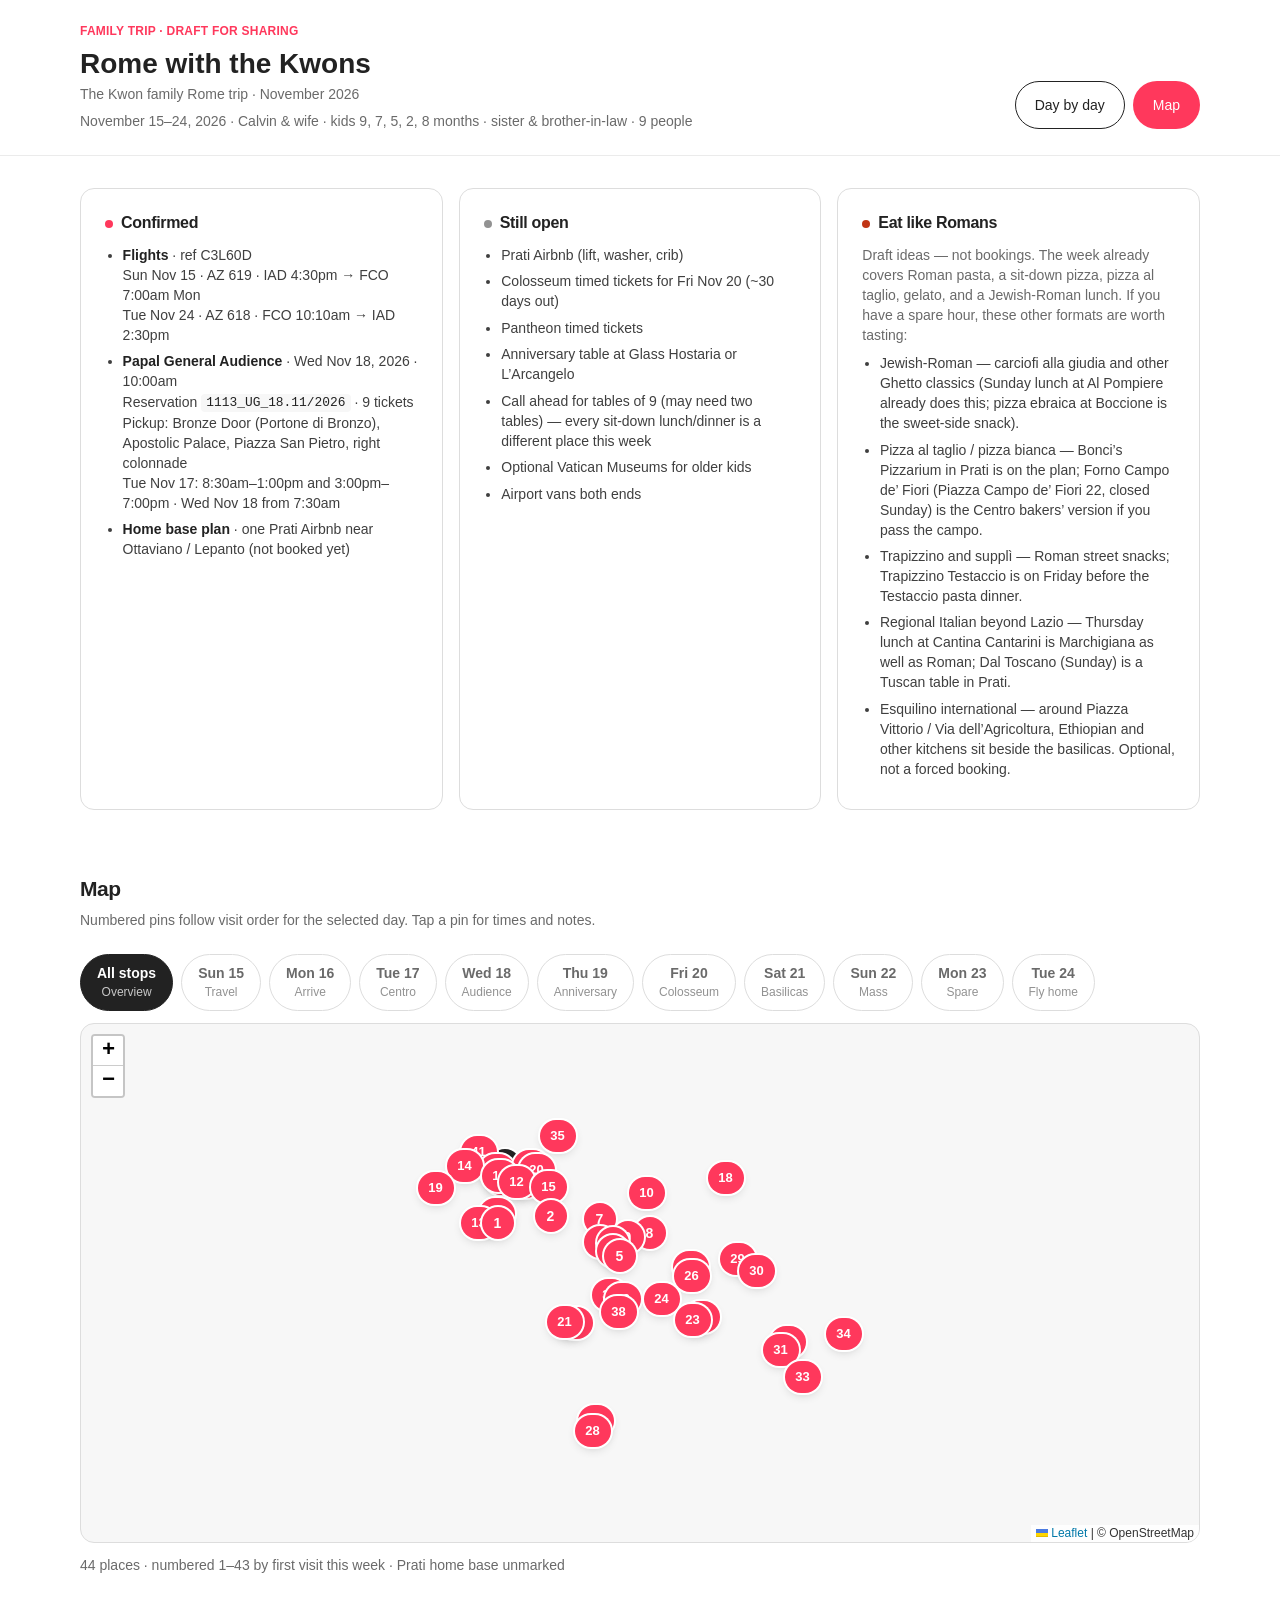
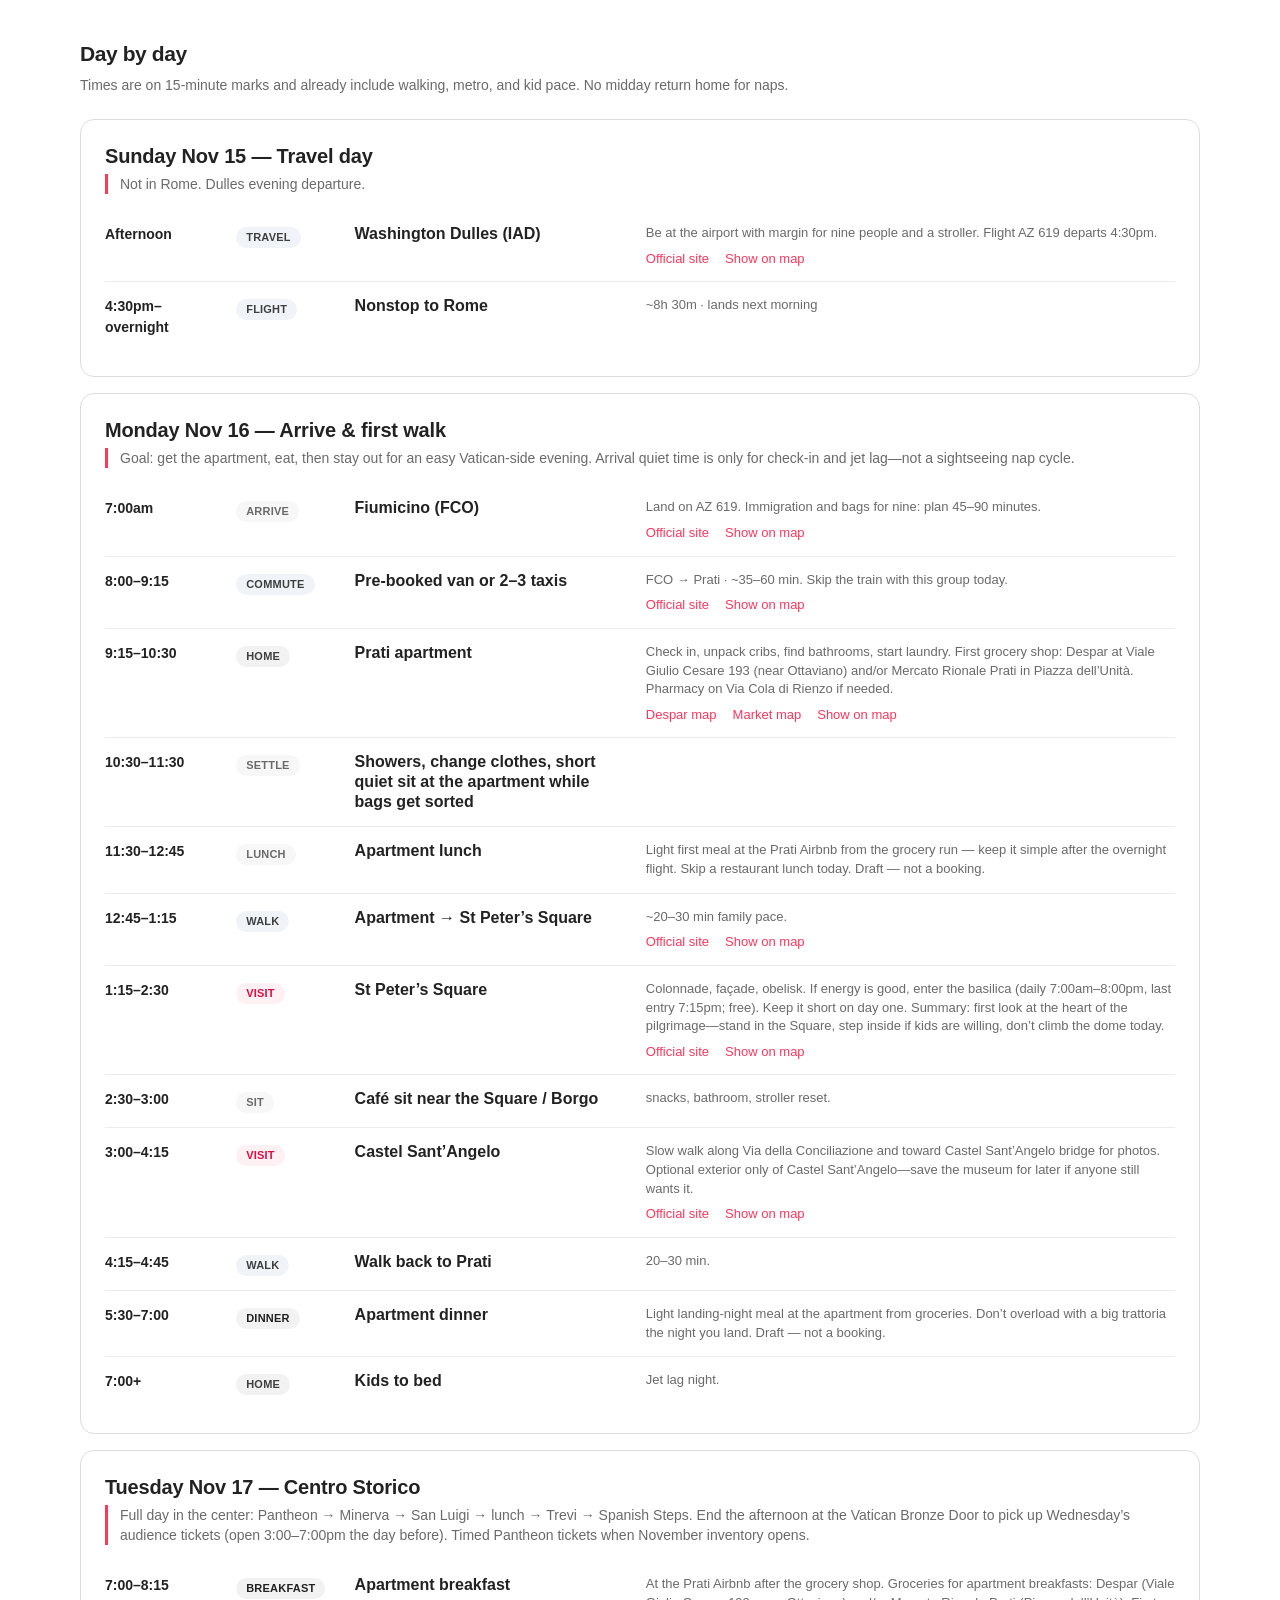
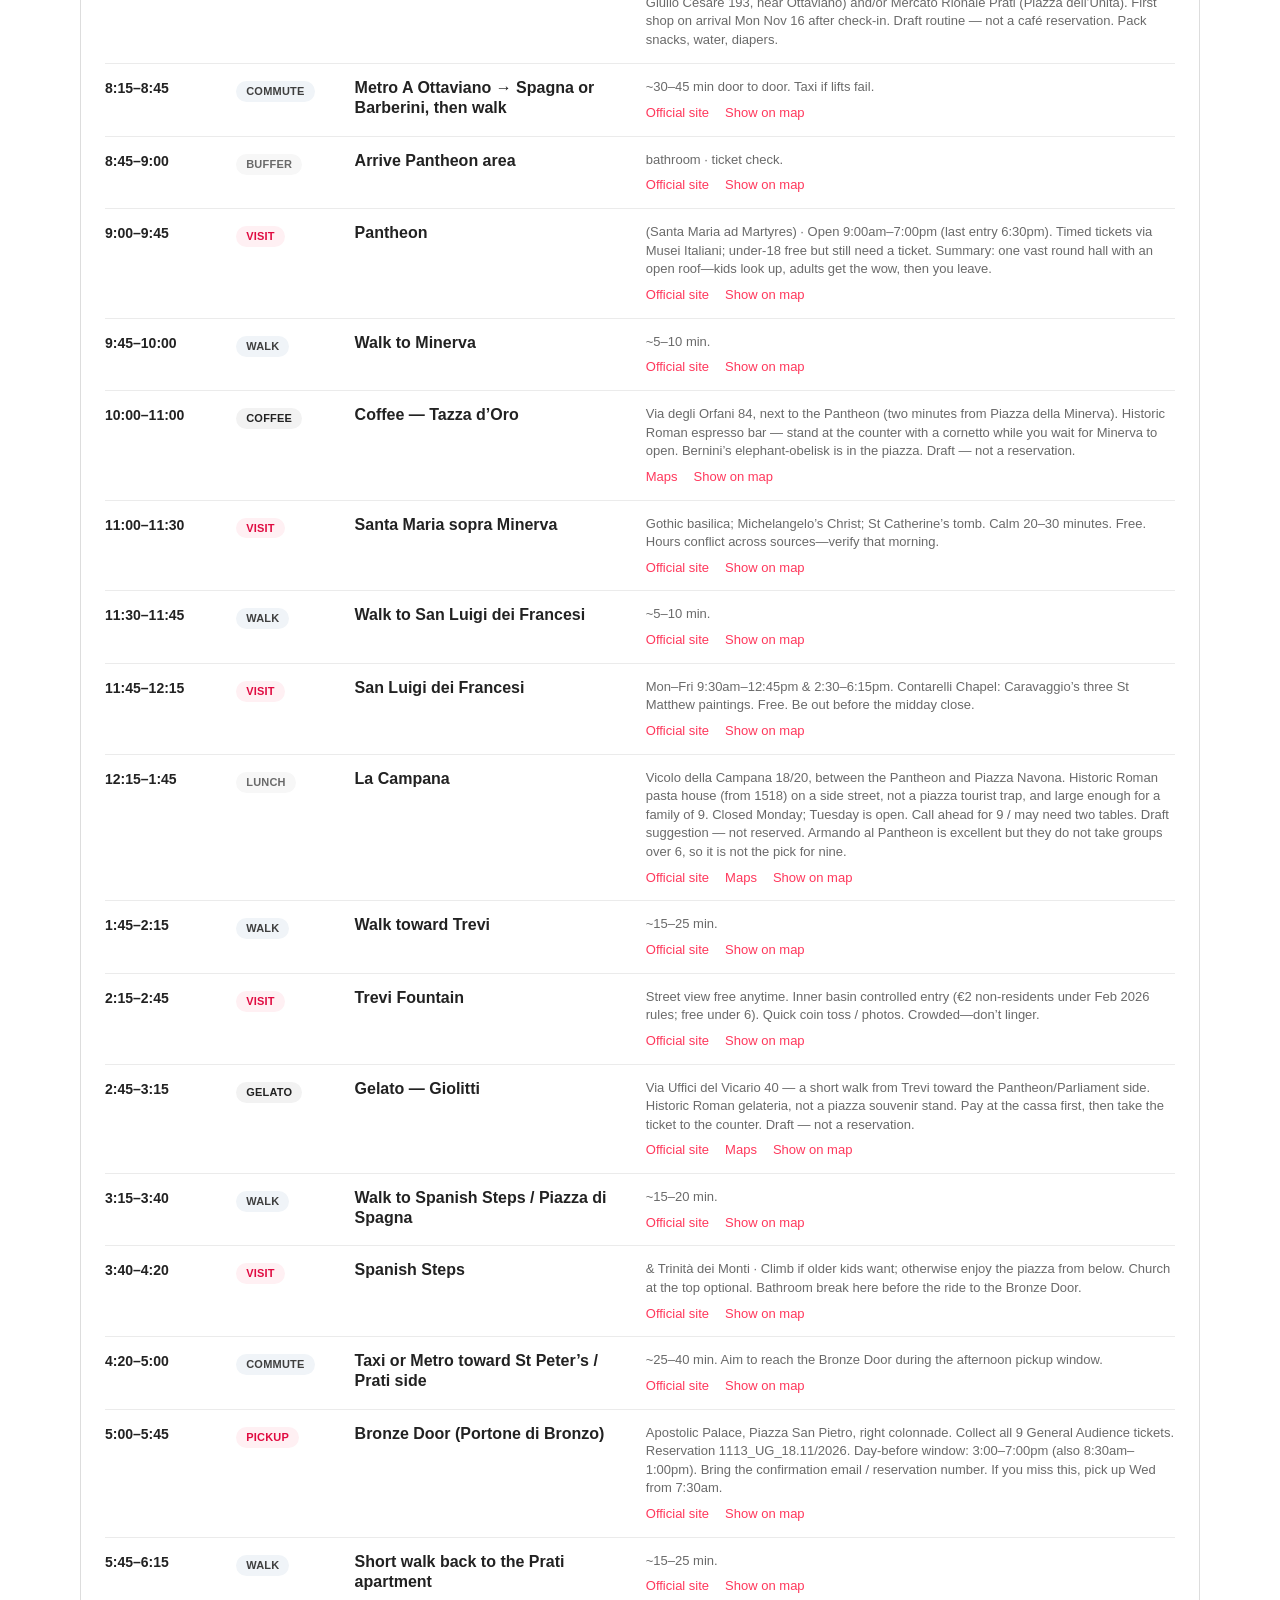
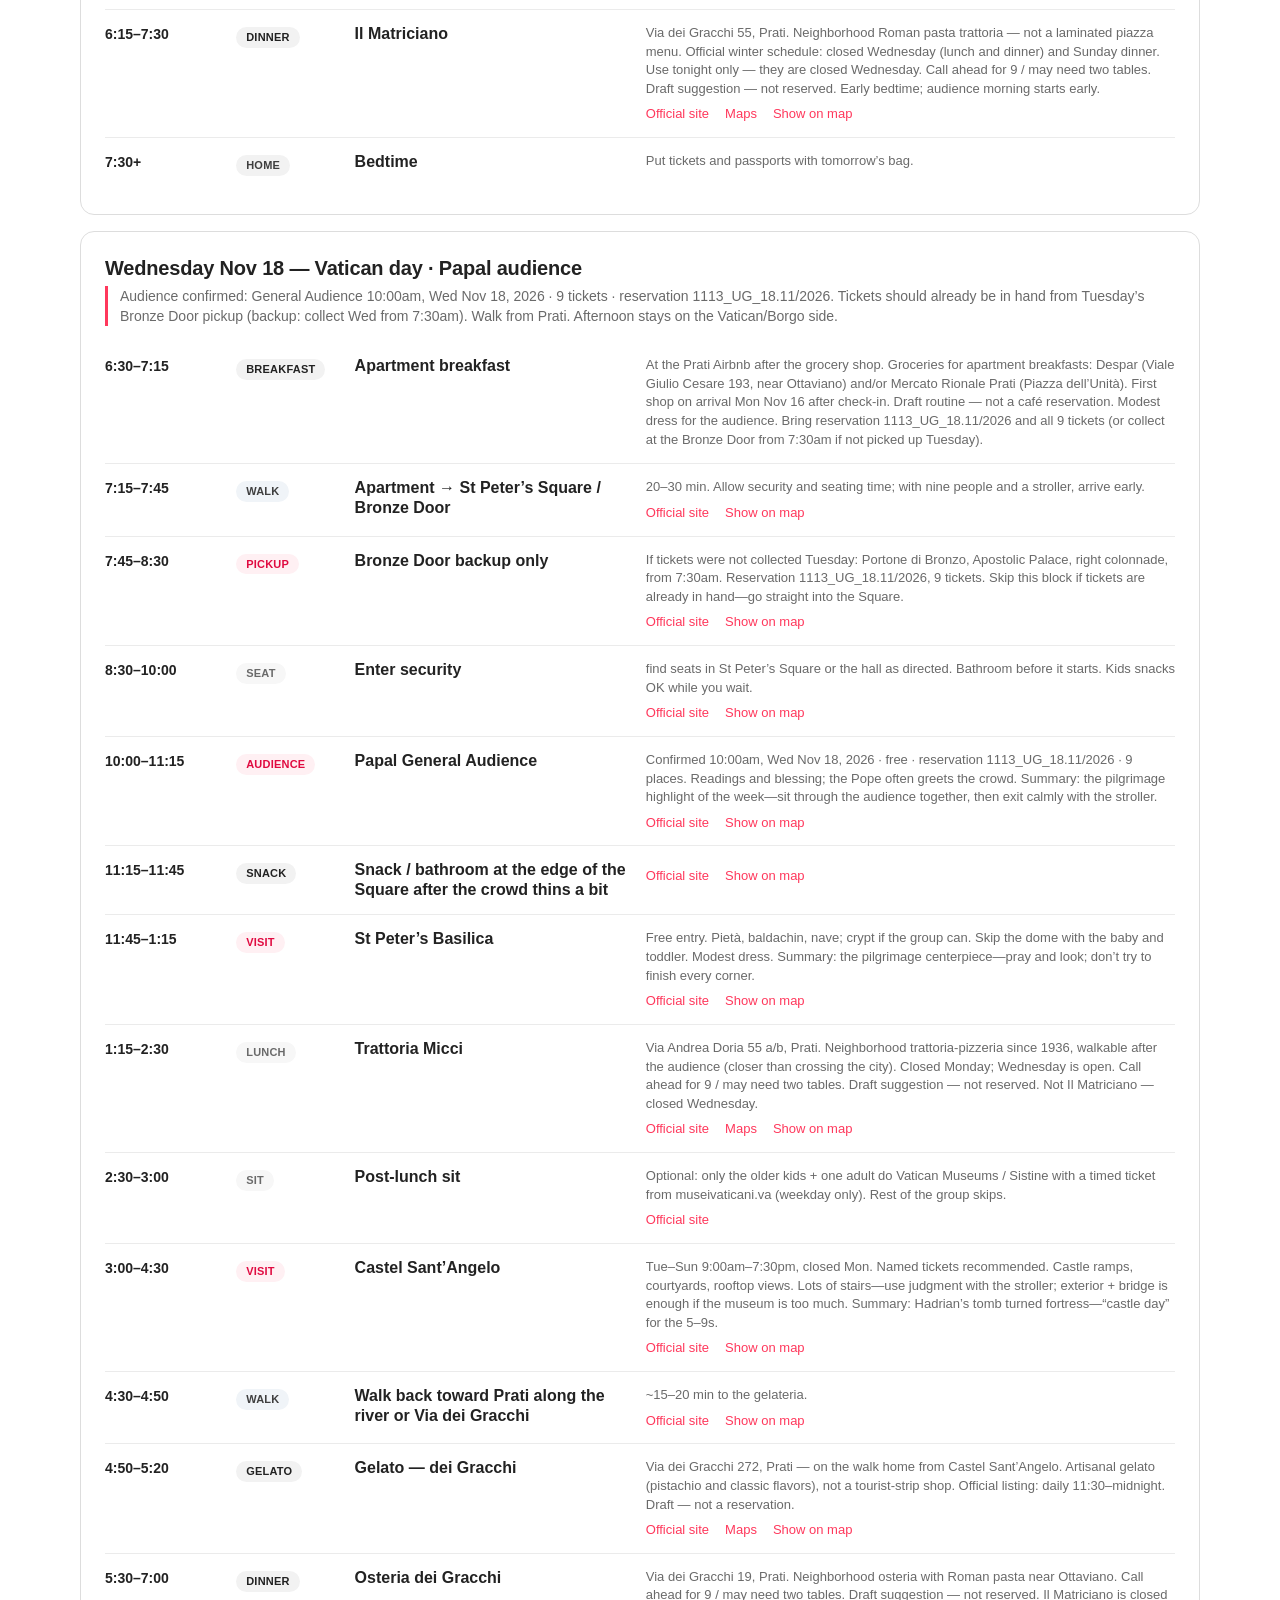
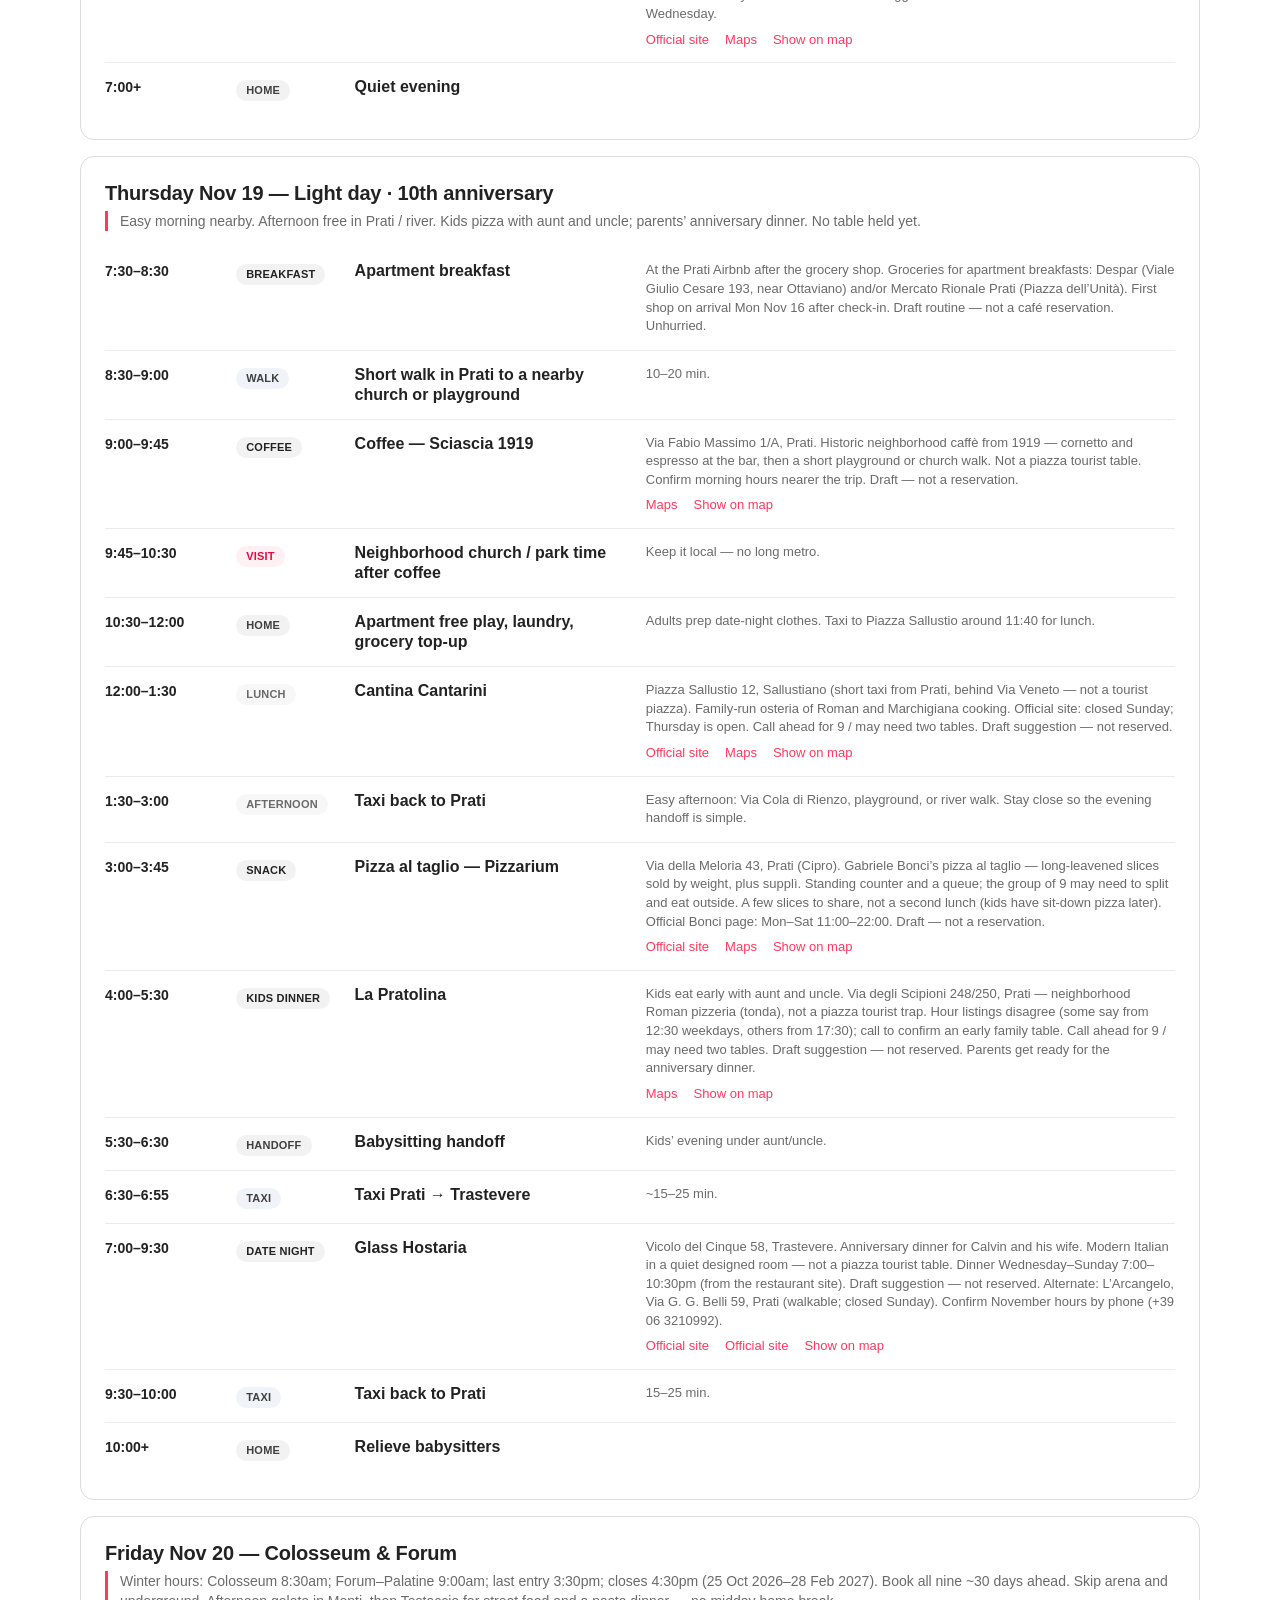
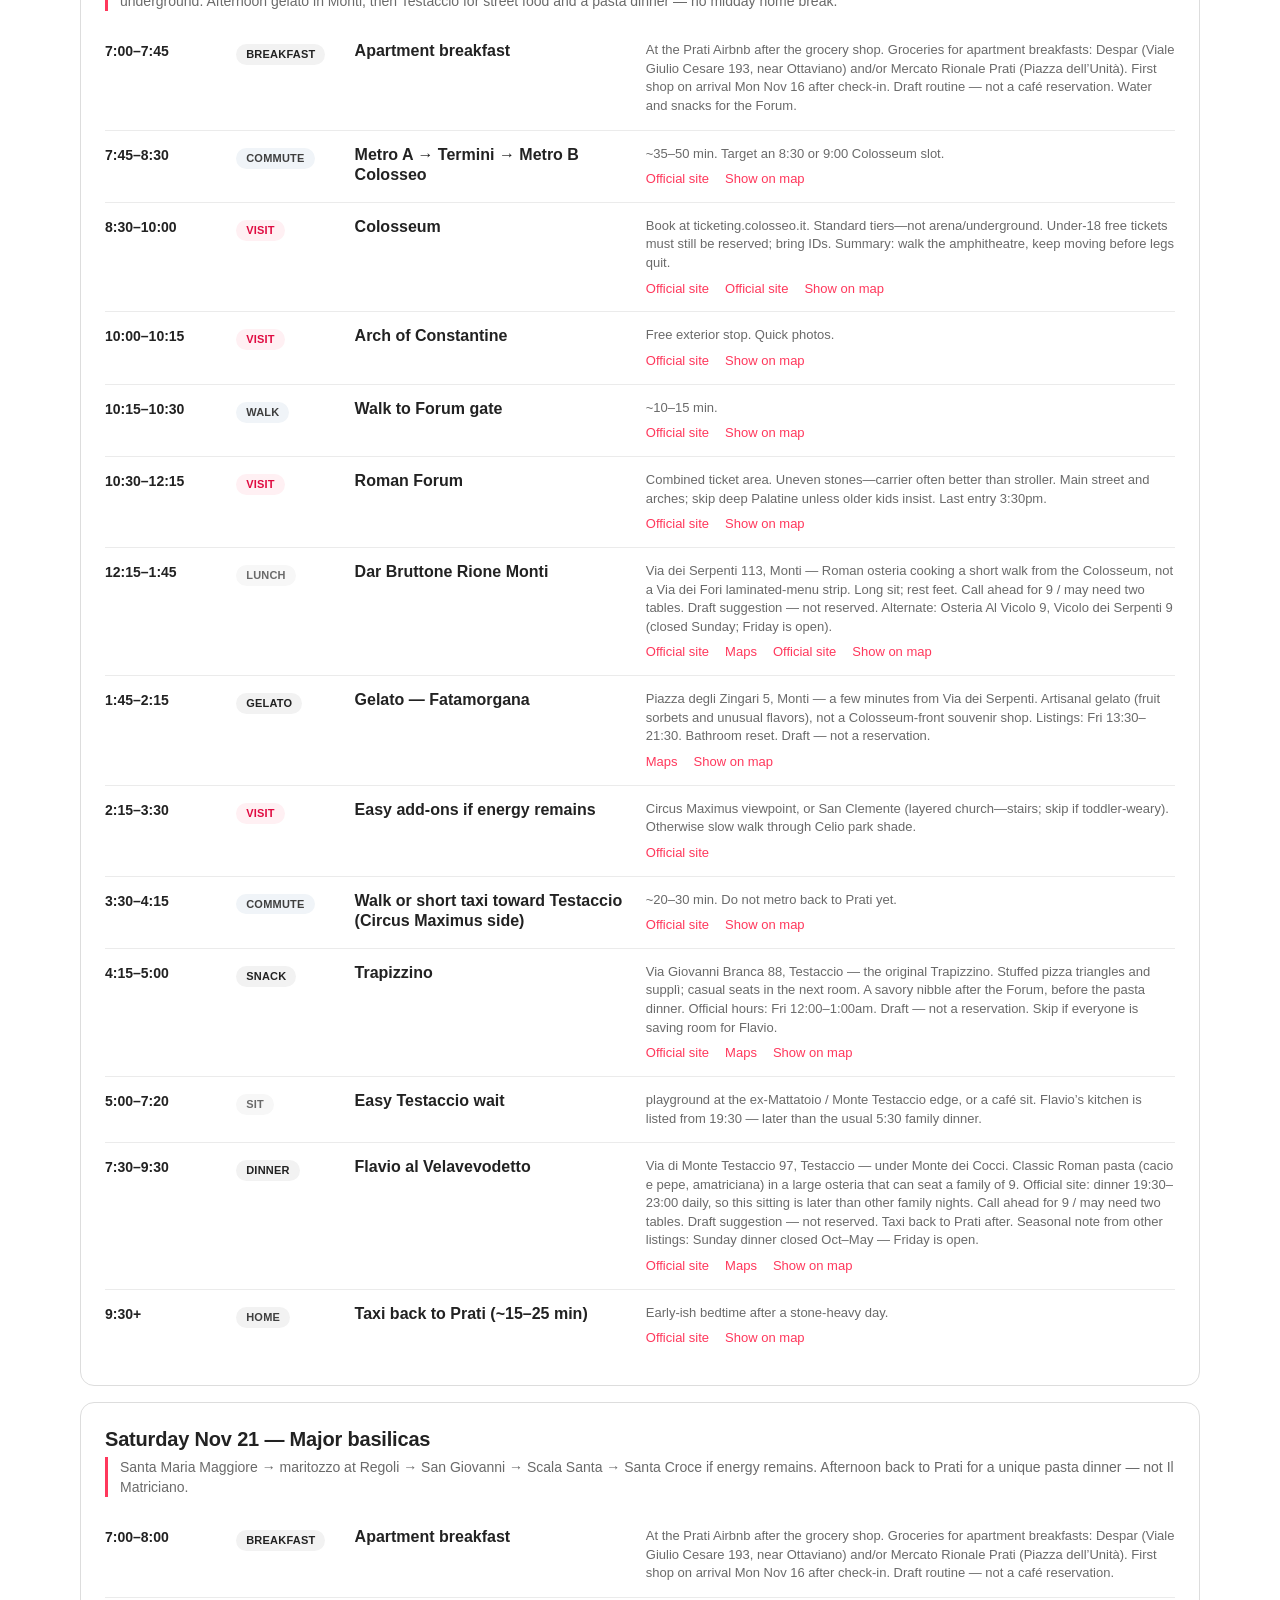
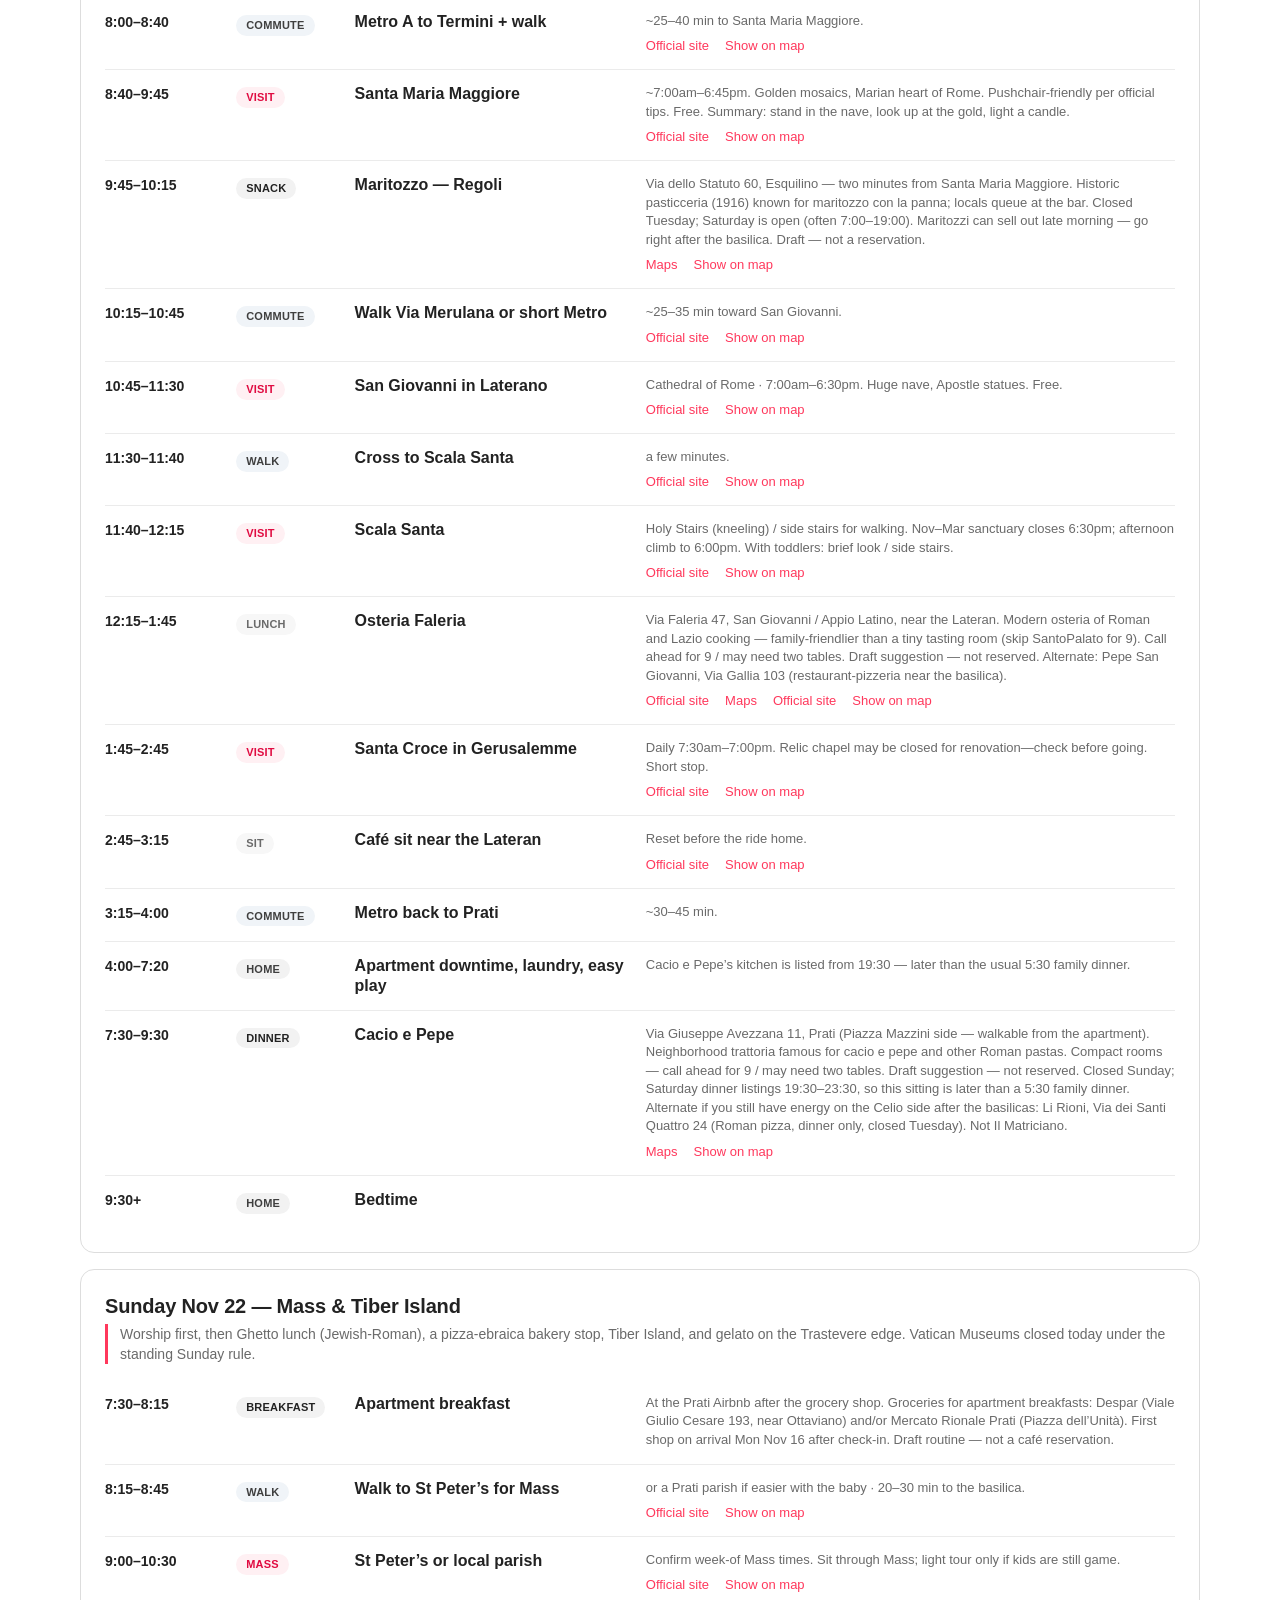
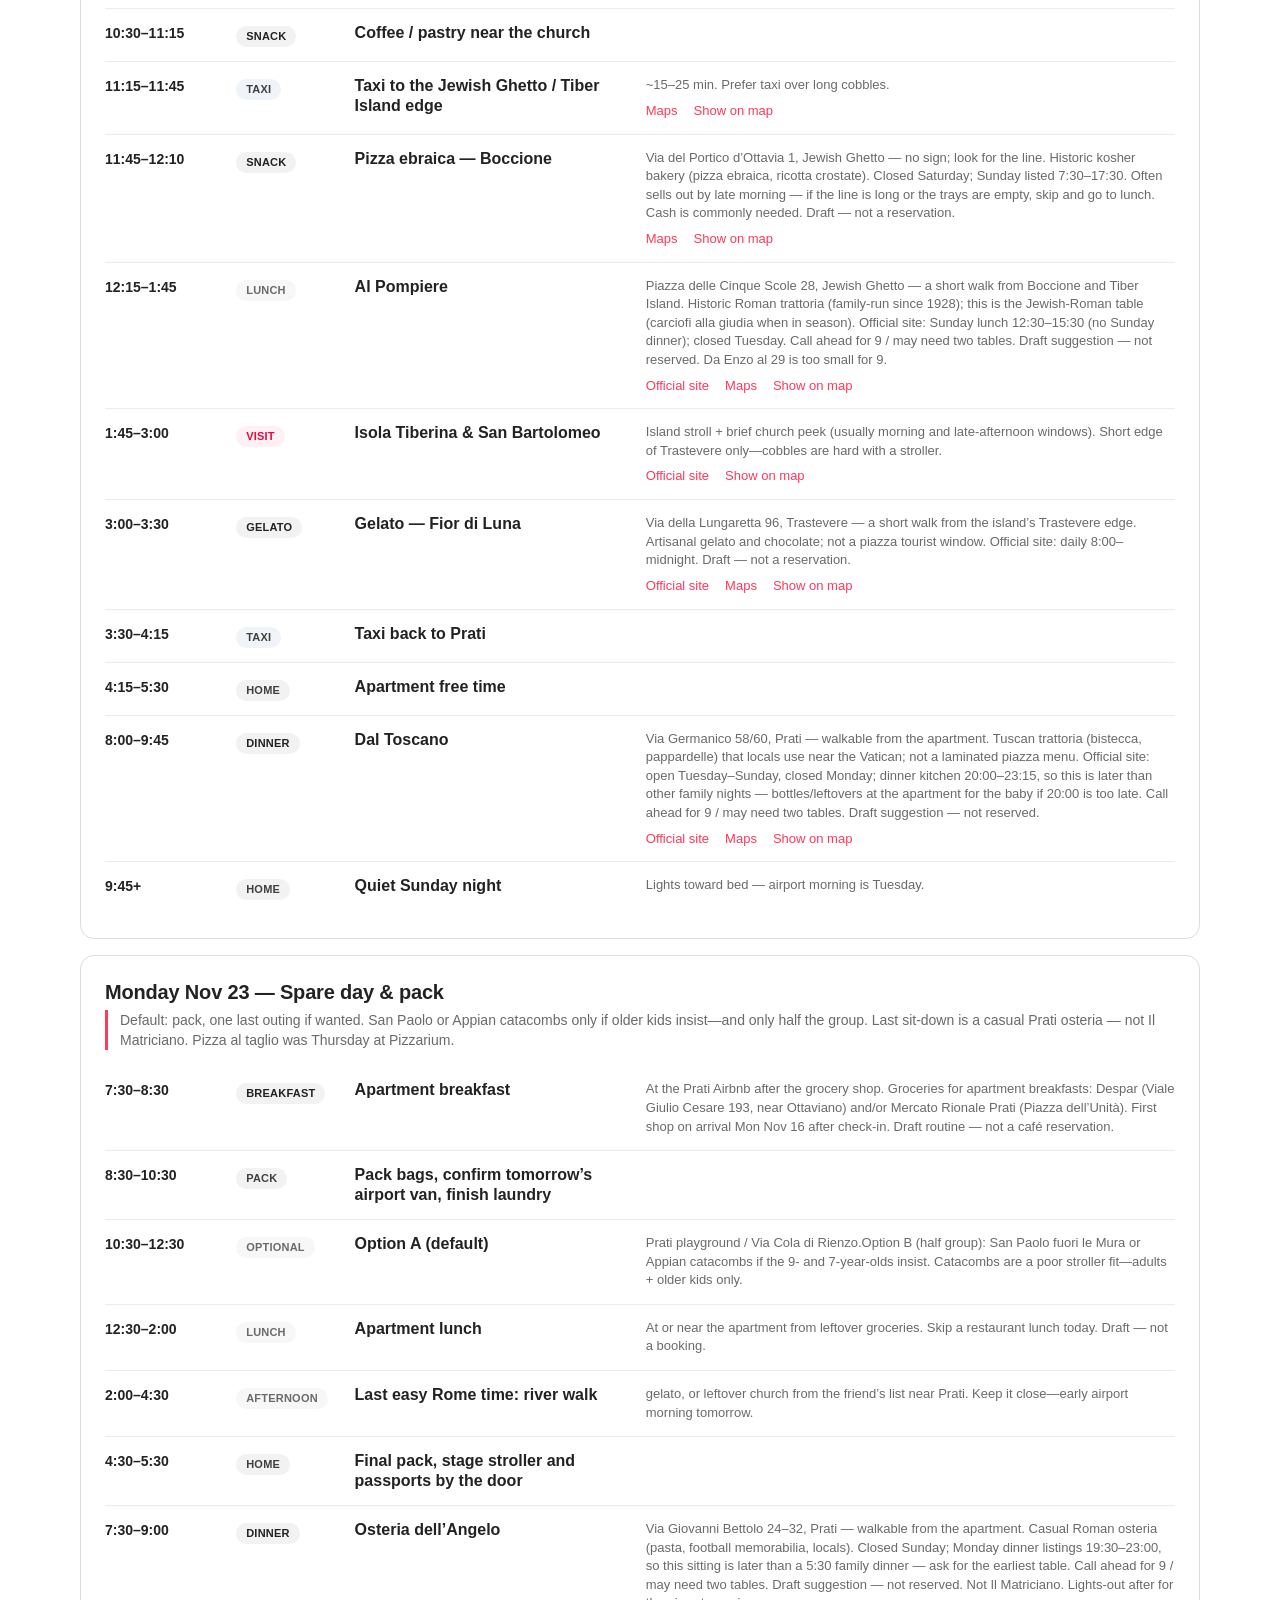
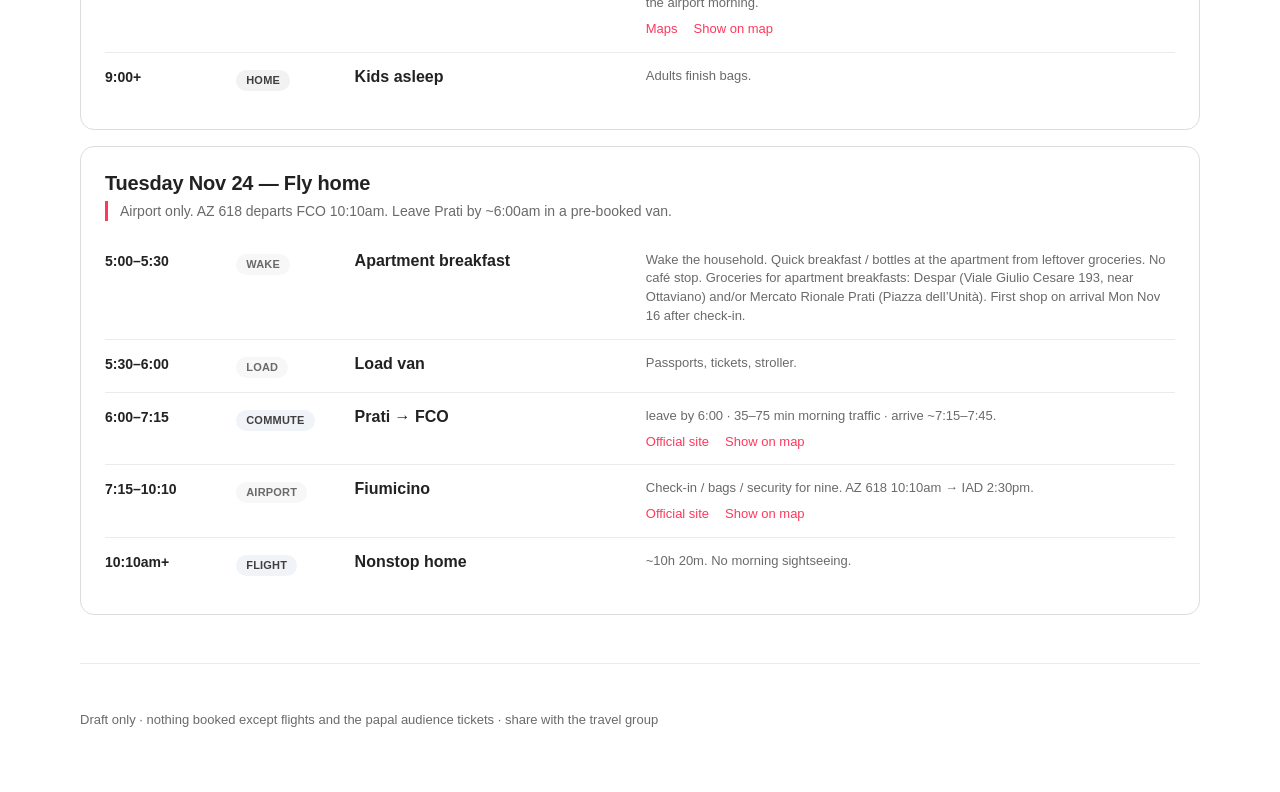
==== index.html @ 2310b5a6 "Give each sit-down meal a unique place and add snack stops. Stop repeating Il Matriciano and Trattor" ====
<!DOCTYPE html>
<html lang="en">
<head>
  <meta charset="utf-8" />
  <meta name="viewport" content="width=device-width, initial-scale=1" />
  <meta http-equiv="Cache-Control" content="no-cache" />
  <title>Kwon Family Rome · Nov 15–24, 2026</title>
  <meta name="description" content="Shared family itinerary for Rome with maps, times, and visit notes." />
  <link rel="icon" href="data:image/svg+xml,%3Csvg xmlns='http://www.w3.org/2000/svg' viewBox='0 0 32 32'%3E%3Ccircle cx='16' cy='16' r='16' fill='%23ff385c'/%3E%3C/svg%3E" />
  <link rel="stylesheet" href="vendor/leaflet/leaflet.css?v=20260917f" />
  <link rel="stylesheet" href="css/styles.css?v=20260917f" />
</head>
<body>
  <header class="top">
    <div class="wrap top-inner">
      <div>
        <p class="eyebrow">Family trip · draft for sharing</p>
        <h1>Rome with the Kwons</h1>
        <p class="hero-line">The Kwon family Rome trip · November 2026</p>
        <p class="lede" id="lede">November 15–24, 2026</p>
      </div>
      <div class="top-actions">
        <a class="btn ghost" href="#days">Day by day</a>
        <a class="btn" href="#map-section">Map</a>
      </div>
    </div>
  </header>

  <main>
    <section class="wrap hero-grid">
      <article class="card confirm">
        <h2>Confirmed</h2>
        <ul id="confirmed-list"></ul>
      </article>
      <article class="card open">
        <h2>Still open</h2>
        <ul id="open-list"></ul>
      </article>
      <article class="card eat">
        <h2>Eat like Romans</h2>
        <p class="eat-intro" id="eat-intro"></p>
        <ul id="eat-list"></ul>
      </article>
    </section>

    <section class="wrap" id="map-section">
      <div class="section-head">
        <h2>Map</h2>
        <p class="hint">Numbered pins follow visit order for the selected day. Tap a pin for times and notes.</p>
      </div>
      <div class="day-tabs" id="day-tabs" role="tablist" aria-label="Choose a day"></div>
      <div id="map-canvas" data-map-root="1" aria-label="Rome trip map" style="min-height:420px;width:100%"></div>
      <p class="map-caption" id="map-caption"></p>
    </section>

    <section class="wrap" id="days">
      <div class="section-head">
        <h2>Day by day</h2>
        <p class="hint">Times are on 15-minute marks and already include walking, metro, and kid pace. No midday return home for naps.</p>
      </div>
      <div id="day-panels"></div>
    </section>
  </main>

  <footer class="wrap foot">
    <p>Draft only · nothing booked except flights and the papal audience tickets · share with the travel group</p>
  </footer>

  <script src="vendor/leaflet/leaflet.js?v=20260917f"></script>
  <script src="js/trip-app.20260917f.js"></script>
</body>
</html>
---- vendor/leaflet/leaflet.css ----
/* required styles */

.leaflet-pane,
.leaflet-tile,
.leaflet-marker-icon,
.leaflet-marker-shadow,
.leaflet-tile-container,
.leaflet-pane > svg,
.leaflet-pane > canvas,
.leaflet-zoom-box,
.leaflet-image-layer,
.leaflet-layer {
	position: absolute;
	left: 0;
	top: 0;
	}
.leaflet-container {
	overflow: hidden;
	}
.leaflet-tile,
.leaflet-marker-icon,
.leaflet-marker-shadow {
	-webkit-user-select: none;
	   -moz-user-select: none;
	        user-select: none;
	  -webkit-user-drag: none;
	}
/* Prevents IE11 from highlighting tiles in blue */
.leaflet-tile::selection {
	background: transparent;
}
/* Safari renders non-retina tile on retina better with this, but Chrome is worse */
.leaflet-safari .leaflet-tile {
	image-rendering: -webkit-optimize-contrast;
	}
/* hack that prevents hw layers "stretching" when loading new tiles */
.leaflet-safari .leaflet-tile-container {
	width: 1600px;
	height: 1600px;
	-webkit-transform-origin: 0 0;
	}
.leaflet-marker-icon,
.leaflet-marker-shadow {
	display: block;
	}
/* .leaflet-container svg: reset svg max-width decleration shipped in Joomla! (joomla.org) 3.x */
/* .leaflet-container img: map is broken in FF if you have max-width: 100% on tiles */
.leaflet-container .leaflet-overlay-pane svg {
	max-width: none !important;
	max-height: none !important;
	}
.leaflet-container .leaflet-marker-pane img,
.leaflet-container .leaflet-shadow-pane img,
.leaflet-container .leaflet-tile-pane img,
.leaflet-container img.leaflet-image-layer,
.leaflet-container .leaflet-tile {
	max-width: none !important;
	max-height: none !important;
	width: auto;
	padding: 0;
	}

.leaflet-container img.leaflet-tile {
	/* See: https://bugs.chromium.org/p/chromium/issues/detail?id=600120 */
	mix-blend-mode: plus-lighter;
}

.leaflet-container.leaflet-touch-zoom {
	-ms-touch-action: pan-x pan-y;
	touch-action: pan-x pan-y;
	}
.leaflet-container.leaflet-touch-drag {
	-ms-touch-action: pinch-zoom;
	/* Fallback for FF which doesn't support pinch-zoom */
	touch-action: none;
	touch-action: pinch-zoom;
}
.leaflet-container.leaflet-touch-drag.leaflet-touch-zoom {
	-ms-touch-action: none;
	touch-action: none;
}
.leaflet-container {
	-webkit-tap-highlight-color: transparent;
}
.leaflet-container a {
	-webkit-tap-highlight-color: rgba(51, 181, 229, 0.4);
}
.leaflet-tile {
	filter: inherit;
	visibility: hidden;
	}
.leaflet-tile-loaded {
	visibility: inherit;
	}
.leaflet-zoom-box {
	width: 0;
	height: 0;
	-moz-box-sizing: border-box;
	     box-sizing: border-box;
	z-index: 800;
	}
/* workaround for https://bugzilla.mozilla.org/show_bug.cgi?id=888319 */
.leaflet-overlay-pane svg {
	-moz-user-select: none;
	}

.leaflet-pane         { z-index: 400; }

.leaflet-tile-pane    { z-index: 200; }
.leaflet-overlay-pane { z-index: 400; }
.leaflet-shadow-pane  { z-index: 500; }
.leaflet-marker-pane  { z-index: 600; }
.leaflet-tooltip-pane   { z-index: 650; }
.leaflet-popup-pane   { z-index: 700; }

.leaflet-map-pane canvas { z-index: 100; }
.leaflet-map-pane svg    { z-index: 200; }

.leaflet-vml-shape {
	width: 1px;
	height: 1px;
	}
.lvml {
	behavior: url(#default#VML);
	display: inline-block;
	position: absolute;
	}


/* control positioning */

.leaflet-control {
	position: relative;
	z-index: 800;
	pointer-events: visiblePainted; /* IE 9-10 doesn't have auto */
	pointer-events: auto;
	}
.leaflet-top,
.leaflet-bottom {
	position: absolute;
	z-index: 1000;
	pointer-events: none;
	}
.leaflet-top {
	top: 0;
	}
.leaflet-right {
	right: 0;
	}
.leaflet-bottom {
	bottom: 0;
	}
.leaflet-left {
	left: 0;
	}
.leaflet-control {
	float: left;
	clear: both;
	}
.leaflet-right .leaflet-control {
	float: right;
	}
.leaflet-top .leaflet-control {
	margin-top: 10px;
	}
.leaflet-bottom .leaflet-control {
	margin-bottom: 10px;
	}
.leaflet-left .leaflet-control {
	margin-left: 10px;
	}
.leaflet-right .leaflet-control {
	margin-right: 10px;
	}


/* zoom and fade animations */

.leaflet-fade-anim .leaflet-popup {
	opacity: 0;
	-webkit-transition: opacity 0.2s linear;
	   -moz-transition: opacity 0.2s linear;
	        transition: opacity 0.2s linear;
	}
.leaflet-fade-anim .leaflet-map-pane .leaflet-popup {
	opacity: 1;
	}
.leaflet-zoom-animated {
	-webkit-transform-origin: 0 0;
	    -ms-transform-origin: 0 0;
	        transform-origin: 0 0;
	}
svg.leaflet-zoom-animated {
	will-change: transform;
}

.leaflet-zoom-anim .leaflet-zoom-animated {
	-webkit-transition: -webkit-transform 0.25s cubic-bezier(0,0,0.25,1);
	   -moz-transition:    -moz-transform 0.25s cubic-bezier(0,0,0.25,1);
	        transition:         transform 0.25s cubic-bezier(0,0,0.25,1);
	}
.leaflet-zoom-anim .leaflet-tile,
.leaflet-pan-anim .leaflet-tile {
	-webkit-transition: none;
	   -moz-transition: none;
	        transition: none;
	}

.leaflet-zoom-anim .leaflet-zoom-hide {
	visibility: hidden;
	}


/* cursors */

.leaflet-interactive {
	cursor: pointer;
	}
.leaflet-grab {
	cursor: -webkit-grab;
	cursor:    -moz-grab;
	cursor:         grab;
	}
.leaflet-crosshair,
.leaflet-crosshair .leaflet-interactive {
	cursor: crosshair;
	}
.leaflet-popup-pane,
.leaflet-control {
	cursor: auto;
	}
.leaflet-dragging .leaflet-grab,
.leaflet-dragging .leaflet-grab .leaflet-interactive,
.leaflet-dragging .leaflet-marker-draggable {
	cursor: move;
	cursor: -webkit-grabbing;
	cursor:    -moz-grabbing;
	cursor:         grabbing;
	}

/* marker & overlays interactivity */
.leaflet-marker-icon,
.leaflet-marker-shadow,
.leaflet-image-layer,
.leaflet-pane > svg path,
.leaflet-tile-container {
	pointer-events: none;
	}

.leaflet-marker-icon.leaflet-interactive,
.leaflet-image-layer.leaflet-interactive,
.leaflet-pane > svg path.leaflet-interactive,
svg.leaflet-image-layer.leaflet-interactive path {
	pointer-events: visiblePainted; /* IE 9-10 doesn't have auto */
	pointer-events: auto;
	}

/* visual tweaks */

.leaflet-container {
	background: #ddd;
	outline-offset: 1px;
	}
.leaflet-container a {
	color: #0078A8;
	}
.leaflet-zoom-box {
	border: 2px dotted #38f;
	background: rgba(255,255,255,0.5);
	}


/* general typography */
.leaflet-container {
	font-family: "Helvetica Neue", Arial, Helvetica, sans-serif;
	font-size: 12px;
	font-size: 0.75rem;
	line-height: 1.5;
	}


/* general toolbar styles */

.leaflet-bar {
	box-shadow: 0 1px 5px rgba(0,0,0,0.65);
	border-radius: 4px;
	}
.leaflet-bar a {
	background-color: #fff;
	border-bottom: 1px solid #ccc;
	width: 26px;
	height: 26px;
	line-height: 26px;
	display: block;
	text-align: center;
	text-decoration: none;
	color: black;
	}
.leaflet-bar a,
.leaflet-control-layers-toggle {
	background-position: 50% 50%;
	background-repeat: no-repeat;
	display: block;
	}
.leaflet-bar a:hover,
.leaflet-bar a:focus {
	background-color: #f4f4f4;
	}
.leaflet-bar a:first-child {
	border-top-left-radius: 4px;
	border-top-right-radius: 4px;
	}
.leaflet-bar a:last-child {
	border-bottom-left-radius: 4px;
	border-bottom-right-radius: 4px;
	border-bottom: none;
	}
.leaflet-bar a.leaflet-disabled {
	cursor: default;
	background-color: #f4f4f4;
	color: #bbb;
	}

.leaflet-touch .leaflet-bar a {
	width: 30px;
	height: 30px;
	line-height: 30px;
	}
.leaflet-touch .leaflet-bar a:first-child {
	border-top-left-radius: 2px;
	border-top-right-radius: 2px;
	}
.leaflet-touch .leaflet-bar a:last-child {
	border-bottom-left-radius: 2px;
	border-bottom-right-radius: 2px;
	}

/* zoom control */

.leaflet-control-zoom-in,
.leaflet-control-zoom-out {
	font: bold 18px 'Lucida Console', Monaco, monospace;
	text-indent: 1px;
	}

.leaflet-touch .leaflet-control-zoom-in, .leaflet-touch .leaflet-control-zoom-out  {
	font-size: 22px;
	}


/* layers control */

.leaflet-control-layers {
	box-shadow: 0 1px 5px rgba(0,0,0,0.4);
	background: #fff;
	border-radius: 5px;
	}
.leaflet-control-layers-toggle {
	background-image: url(images/layers.png);
	width: 36px;
	height: 36px;
	}
.leaflet-retina .leaflet-control-layers-toggle {
	background-image: url(images/layers-2x.png);
	background-size: 26px 26px;
	}
.leaflet-touch .leaflet-control-layers-toggle {
	width: 44px;
	height: 44px;
	}
.leaflet-control-layers .leaflet-control-layers-list,
.leaflet-control-layers-expanded .leaflet-control-layers-toggle {
	display: none;
	}
.leaflet-control-layers-expanded .leaflet-control-layers-list {
	display: block;
	position: relative;
	}
.leaflet-control-layers-expanded {
	padding: 6px 10px 6px 6px;
	color: #333;
	background: #fff;
	}
.leaflet-control-layers-scrollbar {
	overflow-y: scroll;
	overflow-x: hidden;
	padding-right: 5px;
	}
.leaflet-control-layers-selector {
	margin-top: 2px;
	position: relative;
	top: 1px;
	}
.leaflet-control-layers label {
	display: block;
	font-size: 13px;
	font-size: 1.08333em;
	}
.leaflet-control-layers-separator {
	height: 0;
	border-top: 1px solid #ddd;
	margin: 5px -10px 5px -6px;
	}

/* Default icon URLs */
.leaflet-default-icon-path { /* used only in path-guessing heuristic, see L.Icon.Default */
	background-image: url(images/marker-icon.png);
	}


/* attribution and scale controls */

.leaflet-container .leaflet-control-attribution {
	background: #fff;
	background: rgba(255, 255, 255, 0.8);
	margin: 0;
	}
.leaflet-control-attribution,
.leaflet-control-scale-line {
	padding: 0 5px;
	color: #333;
	line-height: 1.4;
	}
.leaflet-control-attribution a {
	text-decoration: none;
	}
.leaflet-control-attribution a:hover,
.leaflet-control-attribution a:focus {
	text-decoration: underline;
	}
.leaflet-attribution-flag {
	display: inline !important;
	vertical-align: baseline !important;
	width: 1em;
	height: 0.6669em;
	}
.leaflet-left .leaflet-control-scale {
	margin-left: 5px;
	}
.leaflet-bottom .leaflet-control-scale {
	margin-bottom: 5px;
	}
.leaflet-control-scale-line {
	border: 2px solid #777;
	border-top: none;
	line-height: 1.1;
	padding: 2px 5px 1px;
	white-space: nowrap;
	-moz-box-sizing: border-box;
	     box-sizing: border-box;
	background: rgba(255, 255, 255, 0.8);
	text-shadow: 1px 1px #fff;
	}
.leaflet-control-scale-line:not(:first-child) {
	border-top: 2px solid #777;
	border-bottom: none;
	margin-top: -2px;
	}
.leaflet-control-scale-line:not(:first-child):not(:last-child) {
	border-bottom: 2px solid #777;
	}

.leaflet-touch .leaflet-control-attribution,
.leaflet-touch .leaflet-control-layers,
.leaflet-touch .leaflet-bar {
	box-shadow: none;
	}
.leaflet-touch .leaflet-control-layers,
.leaflet-touch .leaflet-bar {
	border: 2px solid rgba(0,0,0,0.2);
	background-clip: padding-box;
	}


/* popup */

.leaflet-popup {
	position: absolute;
	text-align: center;
	margin-bottom: 20px;
	}
.leaflet-popup-content-wrapper {
	padding: 1px;
	text-align: left;
	border-radius: 12px;
	}
.leaflet-popup-content {
	margin: 13px 24px 13px 20px;
	line-height: 1.3;
	font-size: 13px;
	font-size: 1.08333em;
	min-height: 1px;
	}
.leaflet-popup-content p {
	margin: 17px 0;
	margin: 1.3em 0;
	}
.leaflet-popup-tip-container {
	width: 40px;
	height: 20px;
	position: absolute;
	left: 50%;
	margin-top: -1px;
	margin-left: -20px;
	overflow: hidden;
	pointer-events: none;
	}
.leaflet-popup-tip {
	width: 17px;
	height: 17px;
	padding: 1px;

	margin: -10px auto 0;
	pointer-events: auto;

	-webkit-transform: rotate(45deg);
	   -moz-transform: rotate(45deg);
	    -ms-transform: rotate(45deg);
	        transform: rotate(45deg);
	}
.leaflet-popup-content-wrapper,
.leaflet-popup-tip {
	background: white;
	color: #333;
	box-shadow: 0 3px 14px rgba(0,0,0,0.4);
	}
.leaflet-container a.leaflet-popup-close-button {
	position: absolute;
	top: 0;
	right: 0;
	border: none;
	text-align: center;
	width: 24px;
	height: 24px;
	font: 16px/24px Tahoma, Verdana, sans-serif;
	color: #757575;
	text-decoration: none;
	background: transparent;
	}
.leaflet-container a.leaflet-popup-close-button:hover,
.leaflet-container a.leaflet-popup-close-button:focus {
	color: #585858;
	}
.leaflet-popup-scrolled {
	overflow: auto;
	}

.leaflet-oldie .leaflet-popup-content-wrapper {
	-ms-zoom: 1;
	}
.leaflet-oldie .leaflet-popup-tip {
	width: 24px;
	margin: 0 auto;

	-ms-filter: "progid:DXImageTransform.Microsoft.Matrix(M11=0.70710678, M12=0.70710678, M21=-0.70710678, M22=0.70710678)";
	filter: progid:DXImageTransform.Microsoft.Matrix(M11=0.70710678, M12=0.70710678, M21=-0.70710678, M22=0.70710678);
	}

.leaflet-oldie .leaflet-control-zoom,
.leaflet-oldie .leaflet-control-layers,
.leaflet-oldie .leaflet-popup-content-wrapper,
.leaflet-oldie .leaflet-popup-tip {
	border: 1px solid #999;
	}


/* div icon */

.leaflet-div-icon {
	background: #fff;
	border: 1px solid #666;
	}


/* Tooltip */
/* Base styles for the element that has a tooltip */
.leaflet-tooltip {
	position: absolute;
	padding: 6px;
	background-color: #fff;
	border: 1px solid #fff;
	border-radius: 3px;
	color: #222;
	white-space: nowrap;
	-webkit-user-select: none;
	-moz-user-select: none;
	-ms-user-select: none;
	user-select: none;
	pointer-events: none;
	box-shadow: 0 1px 3px rgba(0,0,0,0.4);
	}
.leaflet-tooltip.leaflet-interactive {
	cursor: pointer;
	pointer-events: auto;
	}
.leaflet-tooltip-top:before,
.leaflet-tooltip-bottom:before,
.leaflet-tooltip-left:before,
.leaflet-tooltip-right:before {
	position: absolute;
	pointer-events: none;
	border: 6px solid transparent;
	background: transparent;
	content: "";
	}

/* Directions */

.leaflet-tooltip-bottom {
	margin-top: 6px;
}
.leaflet-tooltip-top {
	margin-top: -6px;
}
.leaflet-tooltip-bottom:before,
.leaflet-tooltip-top:before {
	left: 50%;
	margin-left: -6px;
	}
.leaflet-tooltip-top:before {
	bottom: 0;
	margin-bottom: -12px;
	border-top-color: #fff;
	}
.leaflet-tooltip-bottom:before {
	top: 0;
	margin-top: -12px;
	margin-left: -6px;
	border-bottom-color: #fff;
	}
.leaflet-tooltip-left {
	margin-left: -6px;
}
.leaflet-tooltip-right {
	margin-left: 6px;
}
.leaflet-tooltip-left:before,
.leaflet-tooltip-right:before {
	top: 50%;
	margin-top: -6px;
	}
.leaflet-tooltip-left:before {
	right: 0;
	margin-right: -12px;
	border-left-color: #fff;
	}
.leaflet-tooltip-right:before {
	left: 0;
	margin-left: -12px;
	border-right-color: #fff;
	}

/* Printing */

@media print {
	/* Prevent printers from removing background-images of controls. */
	.leaflet-control {
		-webkit-print-color-adjust: exact;
		print-color-adjust: exact;
		}
	}
---- css/styles.css ----
/* Kwon Family Rome — visual language guided by Airbnb DESIGN.md tokens */

:root {
  --primary: #ff385c;
  --primary-active: #e00b41;
  --primary-disabled: #ffd1da;
  --ink: #222222;
  --body: #3f3f3f;
  --muted: #6a6a6a;
  --muted-soft: #929292;
  --hairline: #dddddd;
  --hairline-soft: #ebebeb;
  --border-strong: #c1c1c1;
  --canvas: #ffffff;
  --surface-soft: #f7f7f7;
  --surface-card: #ffffff;
  --surface-strong: #f2f2f2;
  --on-primary: #ffffff;
  --legal-link: #428bff;
  --error: #c13515;

  --font: -apple-system, BlinkMacSystemFont, "Segoe UI", Roboto, Helvetica, Arial, sans-serif;
  --radius-sm: 8px;
  --radius-md: 14px;
  --radius-lg: 20px;
  --radius-full: 9999px;
  --shadow: rgba(0, 0, 0, 0.02) 0 0 0 1px, rgba(0, 0, 0, 0.04) 0 2px 6px, rgba(0, 0, 0, 0.1) 0 4px 8px;
  --space-sm: 8px;
  --space-md: 12px;
  --space-base: 16px;
  --space-lg: 24px;
  --space-xl: 32px;
  --space-xxl: 48px;
  --space-section: 64px;
}

* { box-sizing: border-box; }

html { scroll-behavior: smooth; }

body {
  margin: 0;
  font-family: var(--font);
  font-size: 16px;
  font-weight: 400;
  line-height: 1.5;
  color: var(--ink);
  background: var(--canvas);
  -webkit-font-smoothing: antialiased;
}

h1, h2, h3 {
  font-family: var(--font);
  font-weight: 600;
  letter-spacing: -0.02em;
  color: var(--ink);
  margin: 0;
}

h1 {
  font-size: clamp(1.5rem, 4vw, 1.75rem); /* ~24–28px display-xl */
  font-weight: 700;
  line-height: 1.43;
  letter-spacing: 0;
}

h2 {
  font-size: 1.3125rem; /* 21px display-md */
  font-weight: 700;
  line-height: 1.43;
}

h3 {
  font-size: 1.25rem; /* 20px display-sm */
  font-weight: 600;
  line-height: 1.2;
  letter-spacing: -0.18px;
}

a { color: var(--ink); }
a:hover { color: var(--primary); }

.wrap {
  width: min(1120px, calc(100% - 2.5rem));
  margin-inline: auto;
}

/* —— Top nav / header —— */
.top {
  position: sticky;
  top: 0;
  z-index: 20;
  background: var(--canvas);
  border-bottom: 1px solid var(--hairline-soft);
}

.top-inner {
  display: flex;
  gap: var(--space-lg);
  justify-content: space-between;
  align-items: flex-end;
  padding: var(--space-lg) 0;
  min-height: 80px;
}

.eyebrow {
  margin: 0 0 4px;
  font-size: 12px;
  font-weight: 700;
  line-height: 1.33;
  letter-spacing: 0.02em;
  text-transform: uppercase;
  color: var(--primary);
}

.hero-line {
  margin: 0 0 6px;
  font-size: 14px;
  font-weight: 500;
  color: var(--muted);
}

.lede {
  margin: 0;
  font-size: 14px;
  line-height: 1.43;
  color: var(--muted);
}

.top-actions {
  display: flex;
  gap: var(--space-sm);
  flex-wrap: wrap;
  padding-bottom: 2px;
}

/* —— Buttons (pill / soft) —— */
.btn {
  display: inline-flex;
  align-items: center;
  justify-content: center;
  height: 48px;
  padding: 10px 20px;
  border-radius: var(--radius-full);
  text-decoration: none;
  background: var(--primary);
  color: var(--on-primary);
  font-family: var(--font);
  font-size: 14px;
  font-weight: 500;
  line-height: 1.29;
  border: none;
  cursor: pointer;
  transition: background 0.15s ease;
}

.btn:hover {
  background: var(--primary-active);
  color: var(--on-primary);
}

.btn.ghost {
  background: var(--canvas);
  color: var(--ink);
  border: 1px solid var(--ink);
  padding: 9px 19px;
}

.btn.ghost:hover {
  background: var(--surface-soft);
  color: var(--ink);
}

/* —— Hero cards —— */
.hero-grid {
  display: grid;
  grid-template-columns: repeat(3, minmax(0, 1fr));
  gap: var(--space-base);
  margin: var(--space-xl) auto var(--space-base);
}

.card {
  background: var(--surface-card);
  border: 1px solid var(--hairline);
  border-radius: var(--radius-md);
  padding: var(--space-lg);
  box-shadow: none;
}

.card:hover {
  box-shadow: var(--shadow);
}

.card h2 {
  margin: 0 0 var(--space-md);
  font-size: 16px;
  font-weight: 600;
  line-height: 1.25;
}

.card.confirm h2::before,
.card.open h2::before,
.card.eat h2::before {
  content: "";
  display: inline-block;
  width: 8px;
  height: 8px;
  border-radius: 50%;
  margin-right: 8px;
  vertical-align: middle;
}

.card.confirm h2::before { background: var(--primary); }
.card.open h2::before { background: var(--muted-soft); }
.card.eat h2::before { background: #c13515; }

.eat-intro {
  margin: 0 0 8px;
  font-size: 14px;
  line-height: 1.43;
  color: var(--muted);
}

.card ul {
  margin: 0;
  padding-left: 1.1rem;
  color: var(--body);
  font-size: 14px;
  line-height: 1.43;
}

.card li { margin: 0.4rem 0; }
.card li strong { color: var(--ink); font-weight: 600; }
.card code {
  font-size: 0.92em;
  background: var(--surface-soft);
  padding: 0.1em 0.4em;
  border-radius: 4px;
  color: var(--ink);
}

/* —— Sections —— */
.section-head {
  margin: var(--space-section) 0 var(--space-lg);
}

.section-head h2 { margin: 0 0 6px; }

.hint {
  margin: 0;
  font-size: 14px;
  line-height: 1.43;
  color: var(--muted);
}

/* —— Day tabs (pill category strip) —— */
.day-tabs {
  display: flex;
  gap: var(--space-sm);
  overflow-x: auto;
  padding-bottom: var(--space-md);
  scrollbar-width: thin;
}

.day-tab {
  flex: 0 0 auto;
  border: 1px solid var(--hairline);
  background: var(--canvas);
  border-radius: var(--radius-full);
  padding: 10px 16px;
  cursor: pointer;
  font-family: var(--font);
  font-size: 14px;
  font-weight: 500;
  color: var(--muted);
  line-height: 1.25;
  transition: background 0.15s ease, color 0.15s ease, border-color 0.15s ease;
}

.day-tab strong {
  display: block;
  font-size: 14px;
  font-weight: 600;
  color: inherit;
}

.day-tab span {
  display: block;
  font-size: 12px;
  font-weight: 400;
  color: var(--muted-soft);
  margin-top: 2px;
}

.day-tab:hover {
  background: var(--surface-soft);
  color: var(--ink);
}

.day-tab.active {
  background: var(--ink);
  color: var(--on-primary);
  border-color: var(--ink);
}

.day-tab.active span {
  color: rgba(255, 255, 255, 0.75);
}

/* —— Map —— */
#map-canvas,
#leaflet-map {
  min-height: 420px;
  height: min(58vh, 520px);
  border-radius: var(--radius-md);
  border: 1px solid var(--hairline);
  background: var(--surface-soft);
  overflow: hidden;
}

.map-caption {
  color: var(--muted);
  font-size: 14px;
  line-height: 1.43;
  margin: var(--space-md) 0 0;
}

/* Numbered map pins — coral circle badges, readable on OSM tiles */
.leaflet-div-icon.map-pin-wrap {
  background: transparent;
  border: none;
}

.map-pin {
  width: 32px;
  height: 32px;
  border-radius: var(--radius-full);
  background: var(--primary);
  color: var(--on-primary);
  font-family: var(--font);
  font-size: 14px;
  font-weight: 700;
  line-height: 1;
  font-variant-numeric: tabular-nums;
  display: flex;
  align-items: center;
  justify-content: center;
  box-shadow: 0 0 0 2px var(--canvas), var(--shadow);
  letter-spacing: 0;
}

.map-pin-wide {
  width: 36px;
  font-size: 13px;
}

.map-pin-home {
  background: var(--ink);
  color: var(--on-primary);
  font-size: 12px;
  font-weight: 700;
  letter-spacing: 0.02em;
}

/* —— Day panels —— */
.day-panel {
  background: var(--surface-card);
  border: 1px solid var(--hairline);
  border-radius: var(--radius-md);
  padding: var(--space-lg);
  margin: 0 0 var(--space-base);
}

.day-panel h3 {
  margin: 0 0 6px;
}

.day-note {
  margin: 0 0 var(--space-base);
  color: var(--muted);
  font-size: 14px;
  line-height: 1.43;
  border-left: 3px solid var(--primary);
  padding-left: 12px;
}

.timeline {
  list-style: none;
  margin: 0;
  padding: 0;
}

.block {
  display: grid;
  grid-template-columns: 7.2rem 6.4rem minmax(9.5rem, 0.78fr) minmax(12rem, 1.5fr);
  column-gap: var(--space-base);
  row-gap: 6px;
  padding: 14px 0;
  border-top: 1px solid var(--hairline-soft);
  align-items: start;
}

.block:first-child { border-top: none; }

.time {
  font-variant-numeric: tabular-nums;
  font-weight: 600;
  font-size: 14px;
  color: var(--ink);
}

.kind-cell {
  min-width: 0;
}

.kind {
  display: inline-flex;
  align-self: start;
  justify-content: center;
  border-radius: var(--radius-full);
  padding: 4px 10px;
  font-size: 11px;
  font-weight: 600;
  line-height: 1.18;
  letter-spacing: 0.02em;
  text-transform: uppercase;
  background: var(--surface-soft);
  color: var(--muted);
}

.kind.visit,
.kind.pickup,
.kind.audience,
.kind.mass {
  background: #fff0f3;
  color: var(--primary-active);
}

.kind.meal,
.kind.dinner,
.kind.date,
.kind.lunch,
.kind.breakfast,
.kind.snack,
.kind.gelato,
.kind.coffee {
  background: var(--surface-strong);
  color: var(--ink);
}

.kind.move,
.kind.commute,
.kind.walk,
.kind.flight,
.kind.travel,
.kind.taxi,
.kind.arrive,
.kind.airport {
  background: #f0f4f8;
  color: #3f3f3f;
}

.kind.rest,
.kind.sit,
.kind.settle,
.kind.seat,
.kind.afternoon,
.kind.optional {
  background: var(--surface-soft);
  color: var(--muted);
}

.kind.home,
.kind.pack,
.kind.handoff,
.kind.load,
.kind.wake,
.kind.buffer {
  background: var(--surface-strong);
  color: var(--body);
}

.label {
  font-size: 16px;
  font-weight: 600;
  line-height: 1.25;
  color: var(--ink);
  min-width: 0;
}

.detail {
  min-width: 0;
}

.detail-text {
  margin: 0;
  color: var(--muted);
  font-size: 13px;
  font-weight: 400;
  line-height: 1.43;
}

.block-actions {
  display: flex;
  flex-wrap: wrap;
  align-items: center;
  gap: 4px 16px;
  margin-top: 8px;
}

.place-link {
  font-size: 13px;
  font-weight: 500;
  line-height: 1.29;
  color: var(--primary);
  text-decoration: none;
}

.place-link:hover {
  color: var(--primary-active);
  text-decoration: underline;
}

.pin-link {
  display: inline-block;
  margin-top: 0;
  font-size: 13px;
  font-weight: 500;
  line-height: 1.29;
  color: var(--primary);
  cursor: pointer;
  background: none;
  border: none;
  padding: 0;
  font-family: var(--font);
}

.pin-link:hover { color: var(--primary-active); text-decoration: underline; }

/* —— Footer —— */
.foot {
  padding: var(--space-xxl) 0 var(--space-section);
  color: var(--muted);
  font-size: 13px;
  line-height: 1.23;
  border-top: 1px solid var(--hairline-soft);
  margin-top: var(--space-xxl);
}

.foot p { margin: 0; }

/* —— Leaflet popup —— */
.leaflet-popup-content {
  font-family: var(--font);
  margin: 12px 14px !important;
}

.popup h4 {
  margin: 0 0 4px;
  font-family: var(--font);
  font-size: 16px;
  font-weight: 600;
  color: var(--ink);
}

.popup p {
  margin: 4px 0;
  color: var(--body);
  font-size: 14px;
  line-height: 1.43;
}

.popup a { color: var(--primary); font-weight: 500; }

.badge {
  display: inline-block;
  font-size: 11px;
  font-weight: 600;
  line-height: 1.18;
  letter-spacing: 0;
  text-transform: none;
  background: var(--canvas);
  color: var(--ink);
  border: 1px solid var(--hairline);
  border-radius: var(--radius-full);
  padding: 4px 10px;
  margin-bottom: 8px;
  margin-right: 6px;
  box-shadow: var(--shadow);
}

.badge.stop-badge {
  background: var(--primary);
  color: var(--on-primary);
  border-color: var(--primary);
  box-shadow: none;
}

@media (max-width: 960px) {
  .hero-grid { grid-template-columns: 1fr; }
}

@media (max-width: 800px) {
  .top-inner {
    align-items: flex-start;
    flex-direction: column;
    min-height: auto;
  }
  .block {
    grid-template-columns: 5.8rem 6rem 1fr;
  }
  .kind-cell { grid-column: 2; width: max-content; }
  .label { grid-column: 3; }
  .detail { grid-column: 1 / -1; }
  .section-head { margin-top: var(--space-xxl); }
}

@media (max-width: 560px) {
  .block {
    grid-template-columns: 5.5rem 1fr;
  }
  .kind-cell { grid-column: 2; }
  .label,
  .detail { grid-column: 1 / -1; }
}
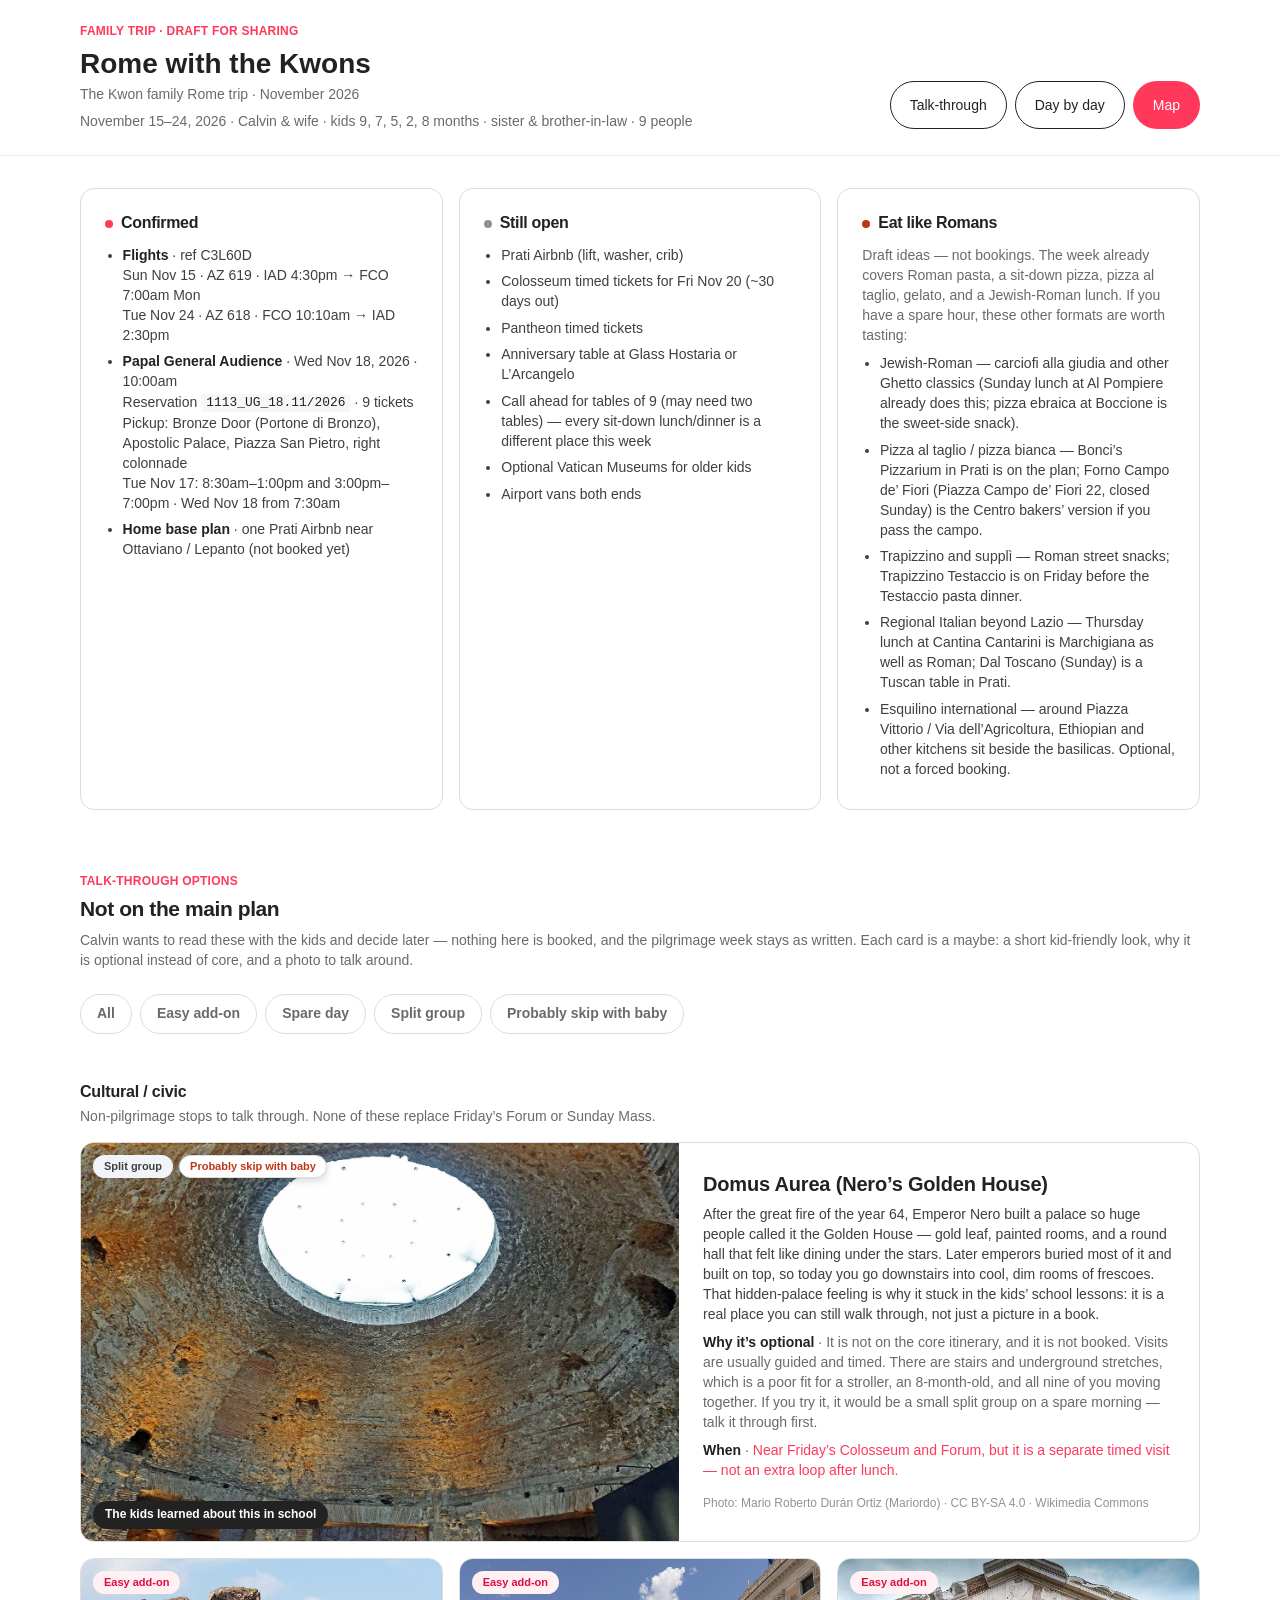
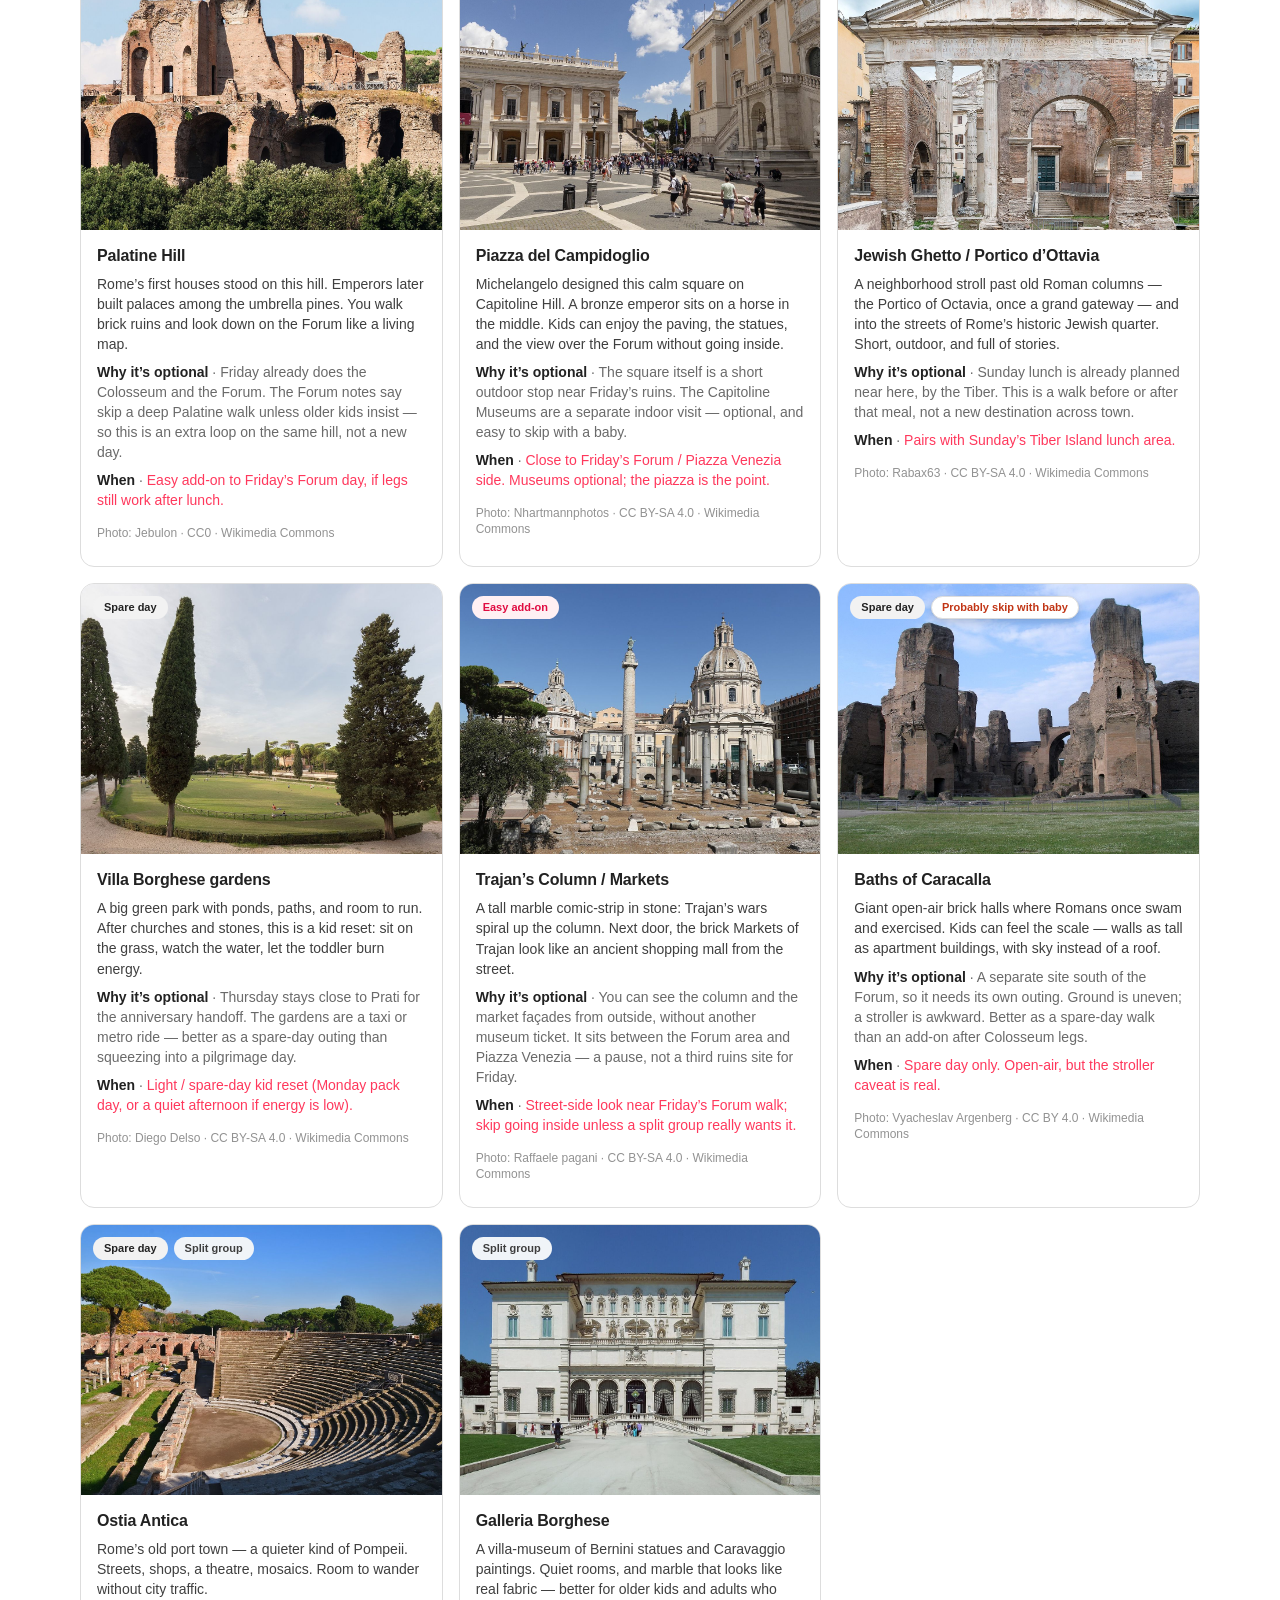
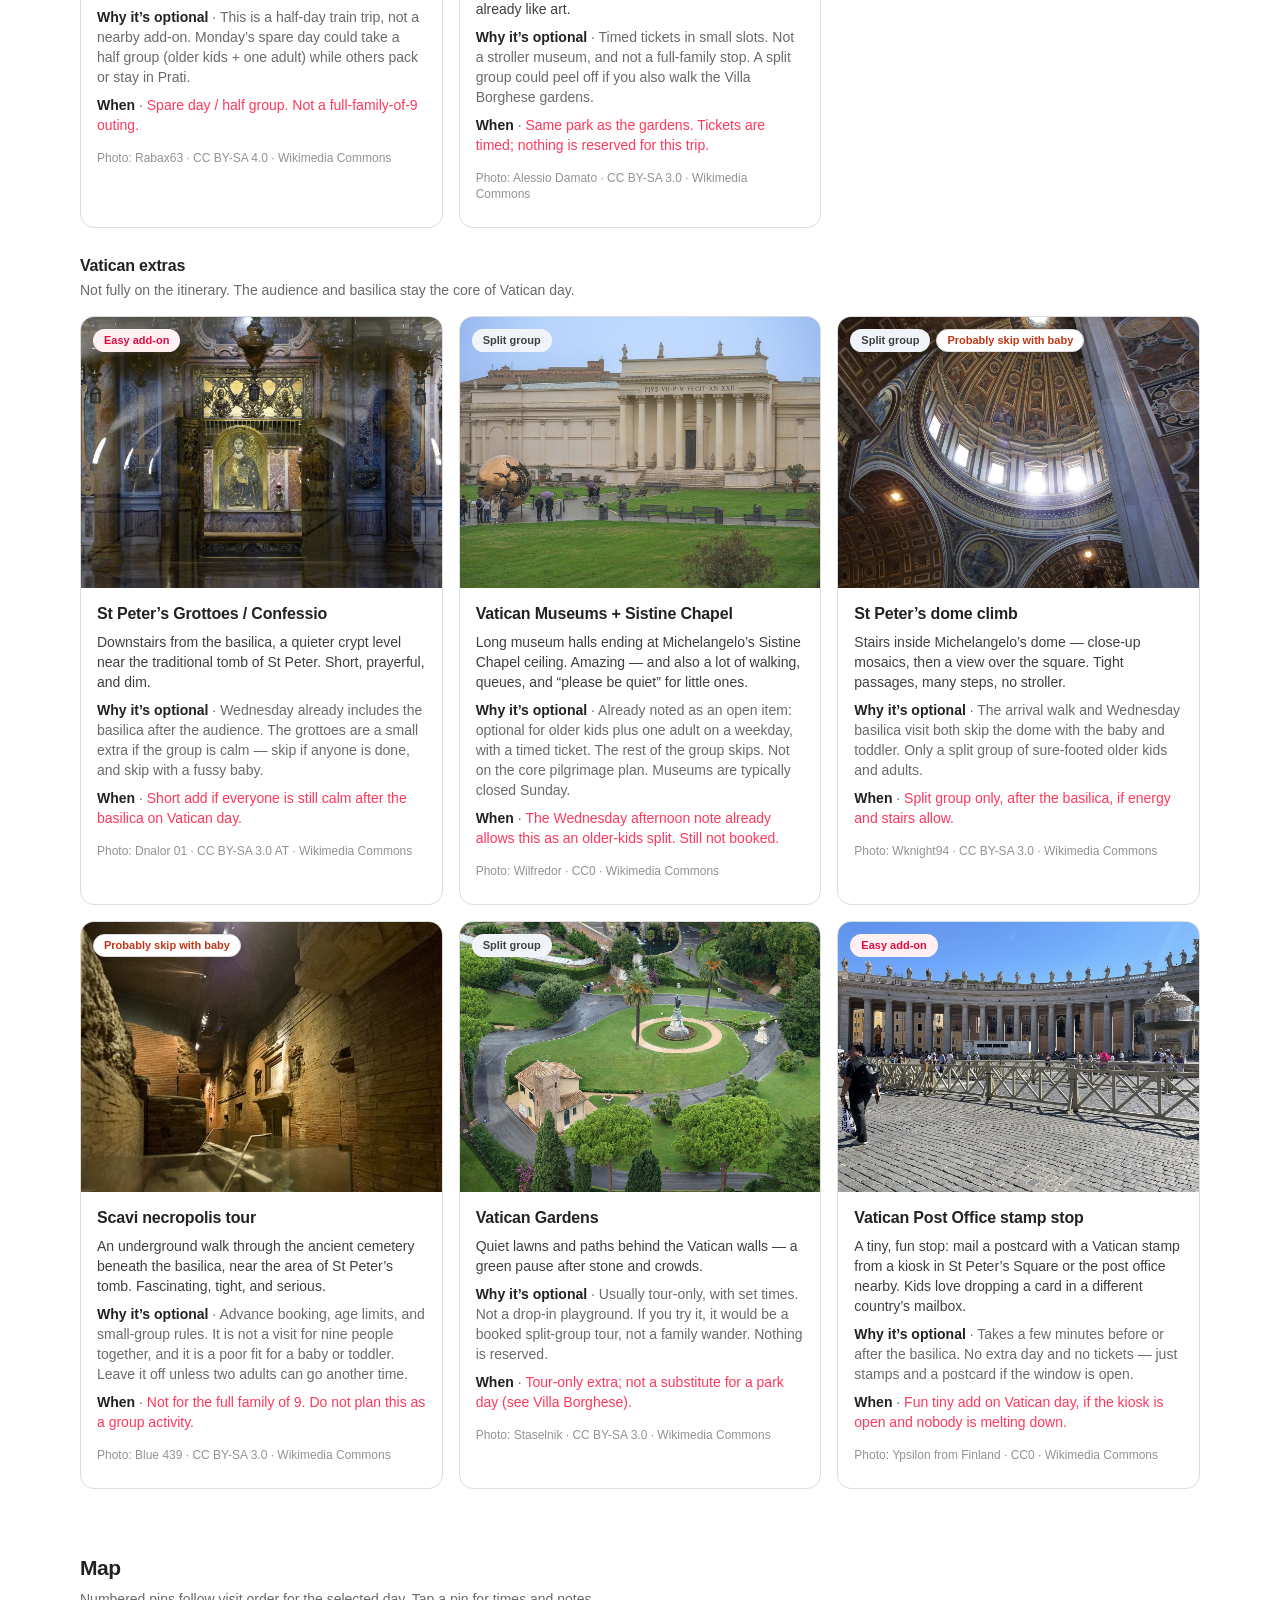
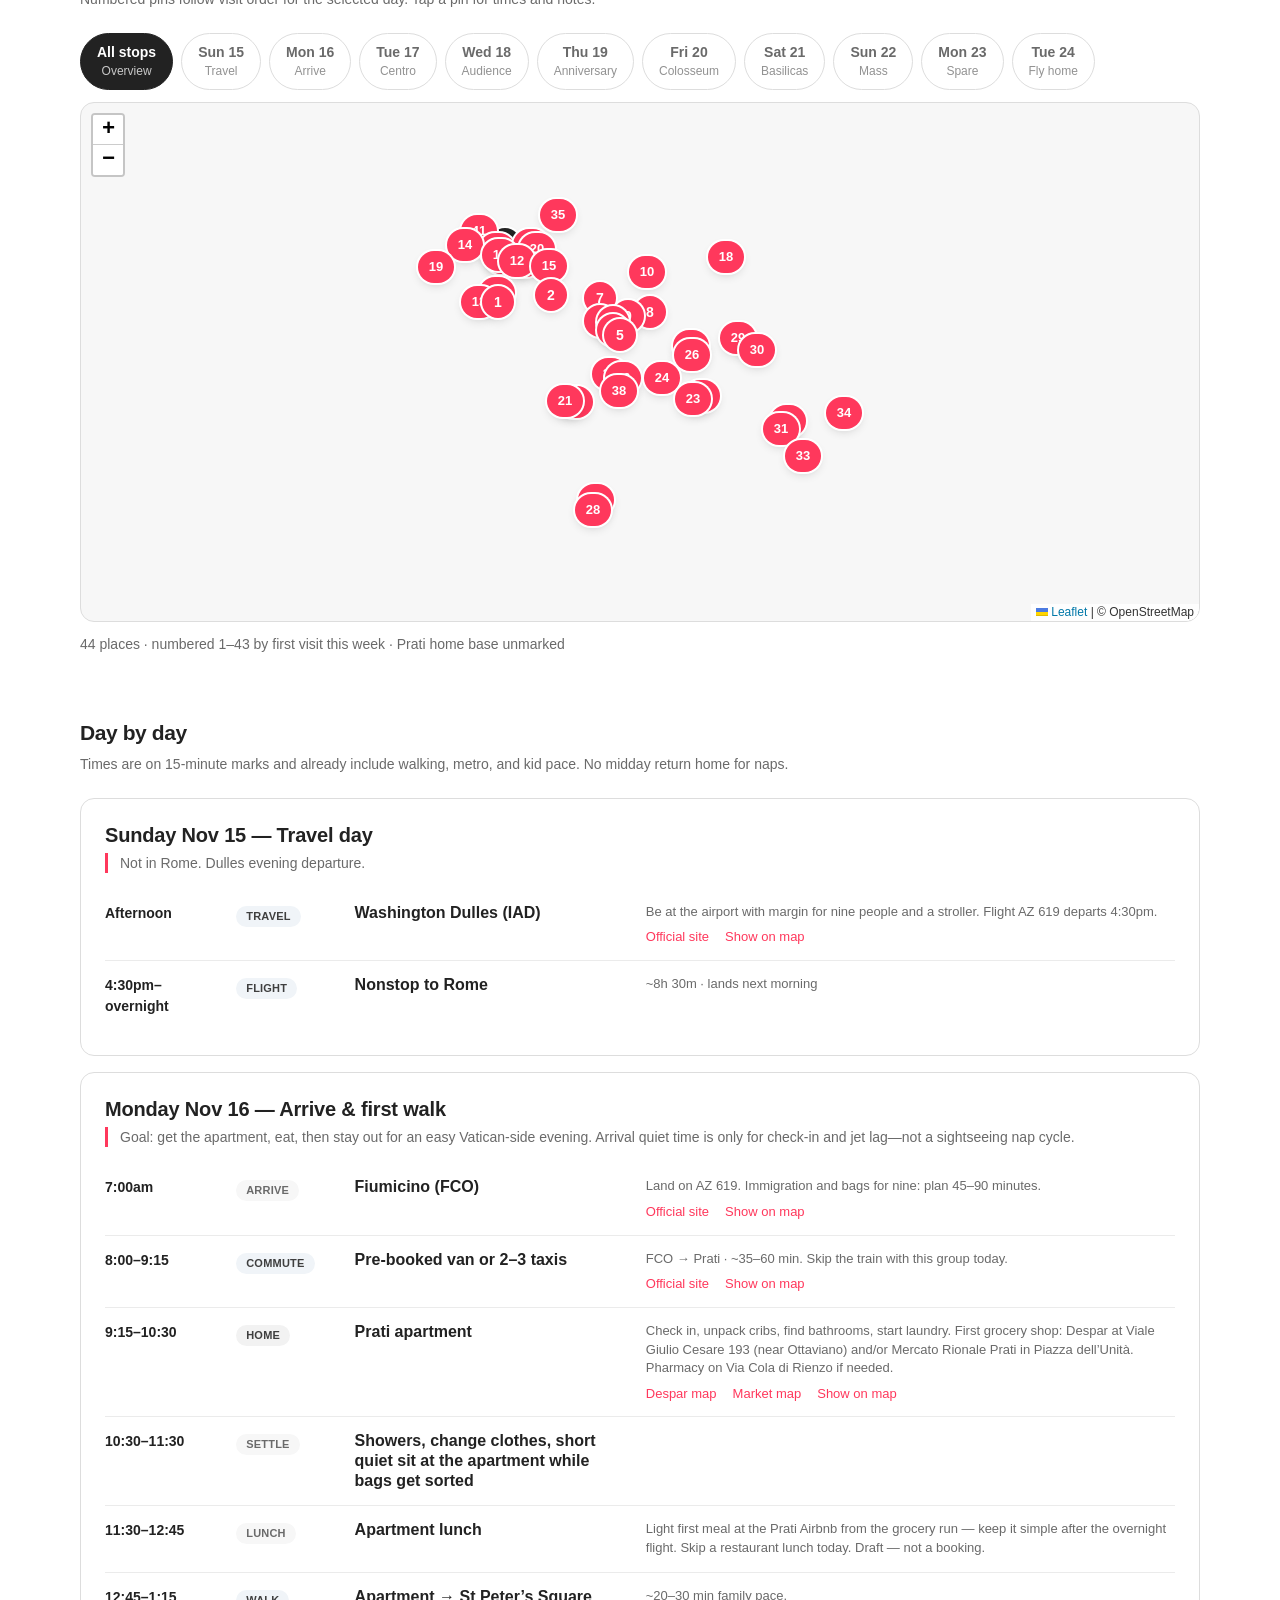
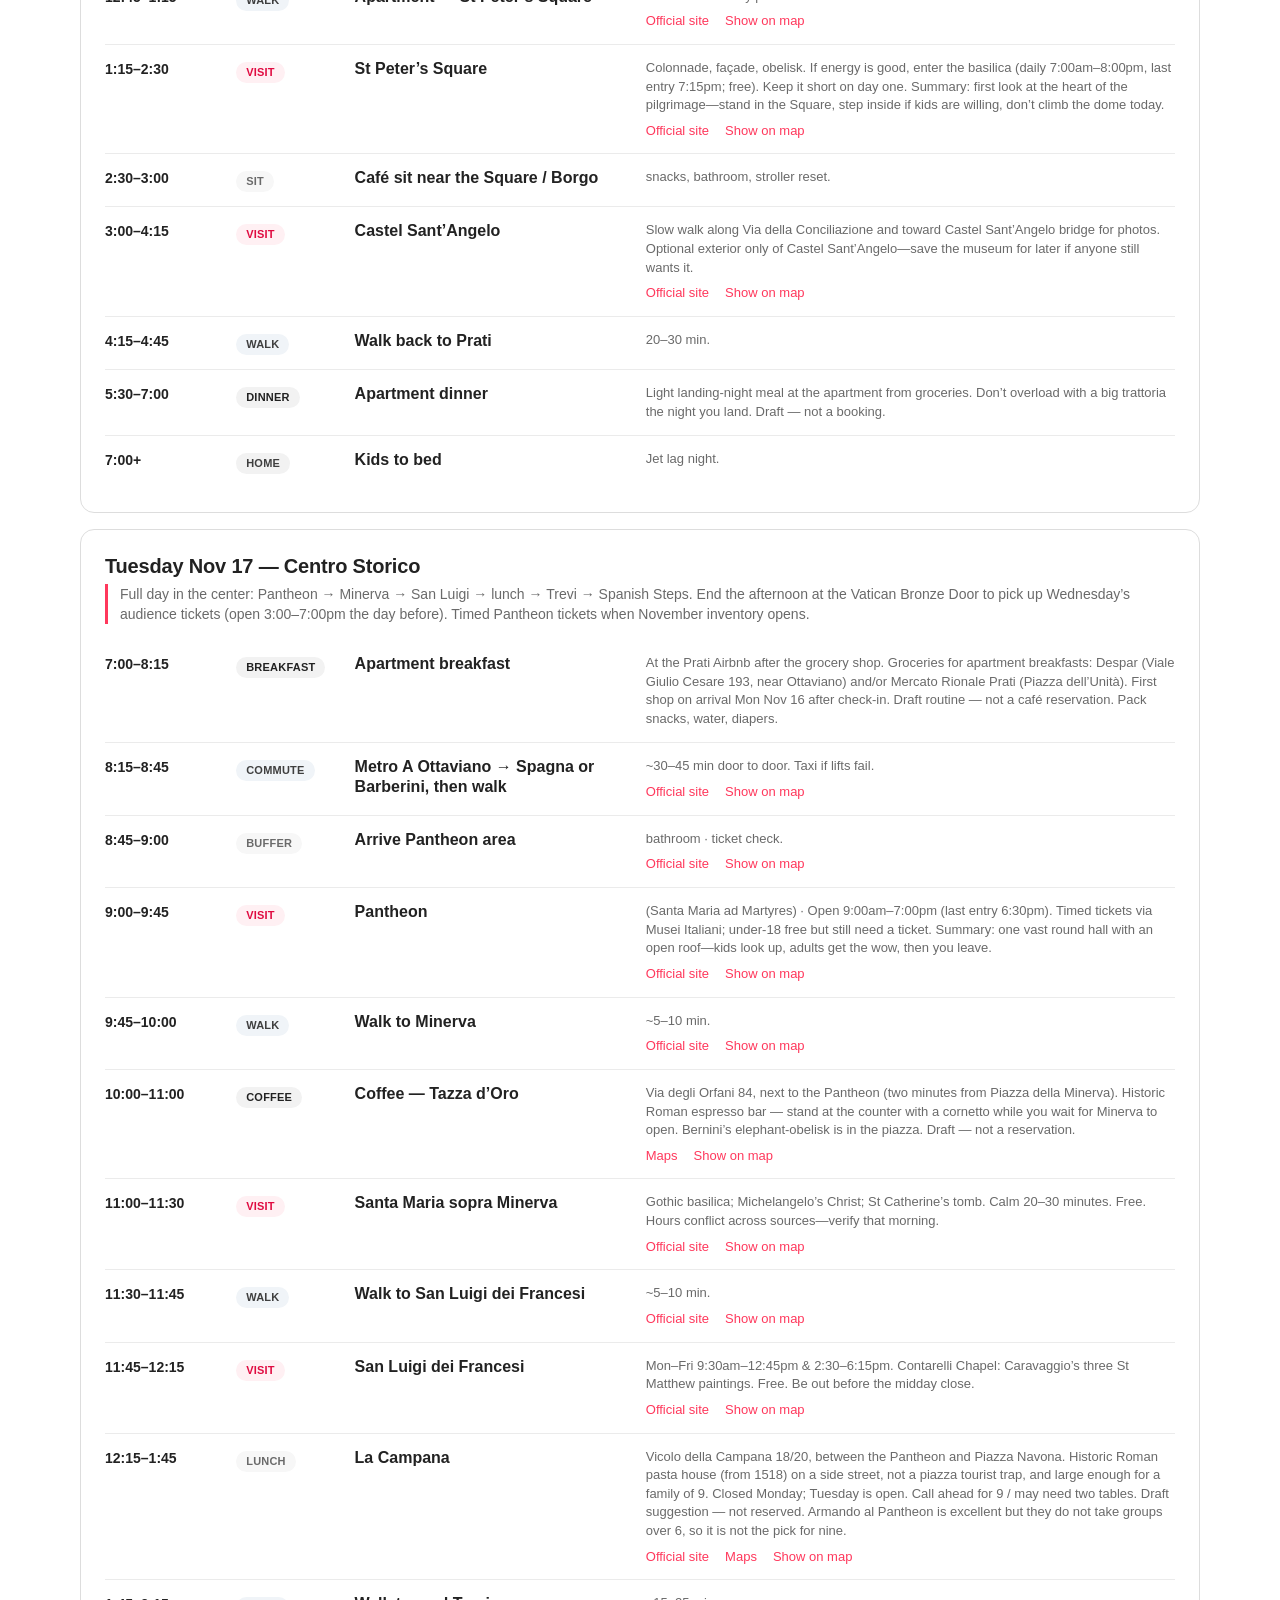
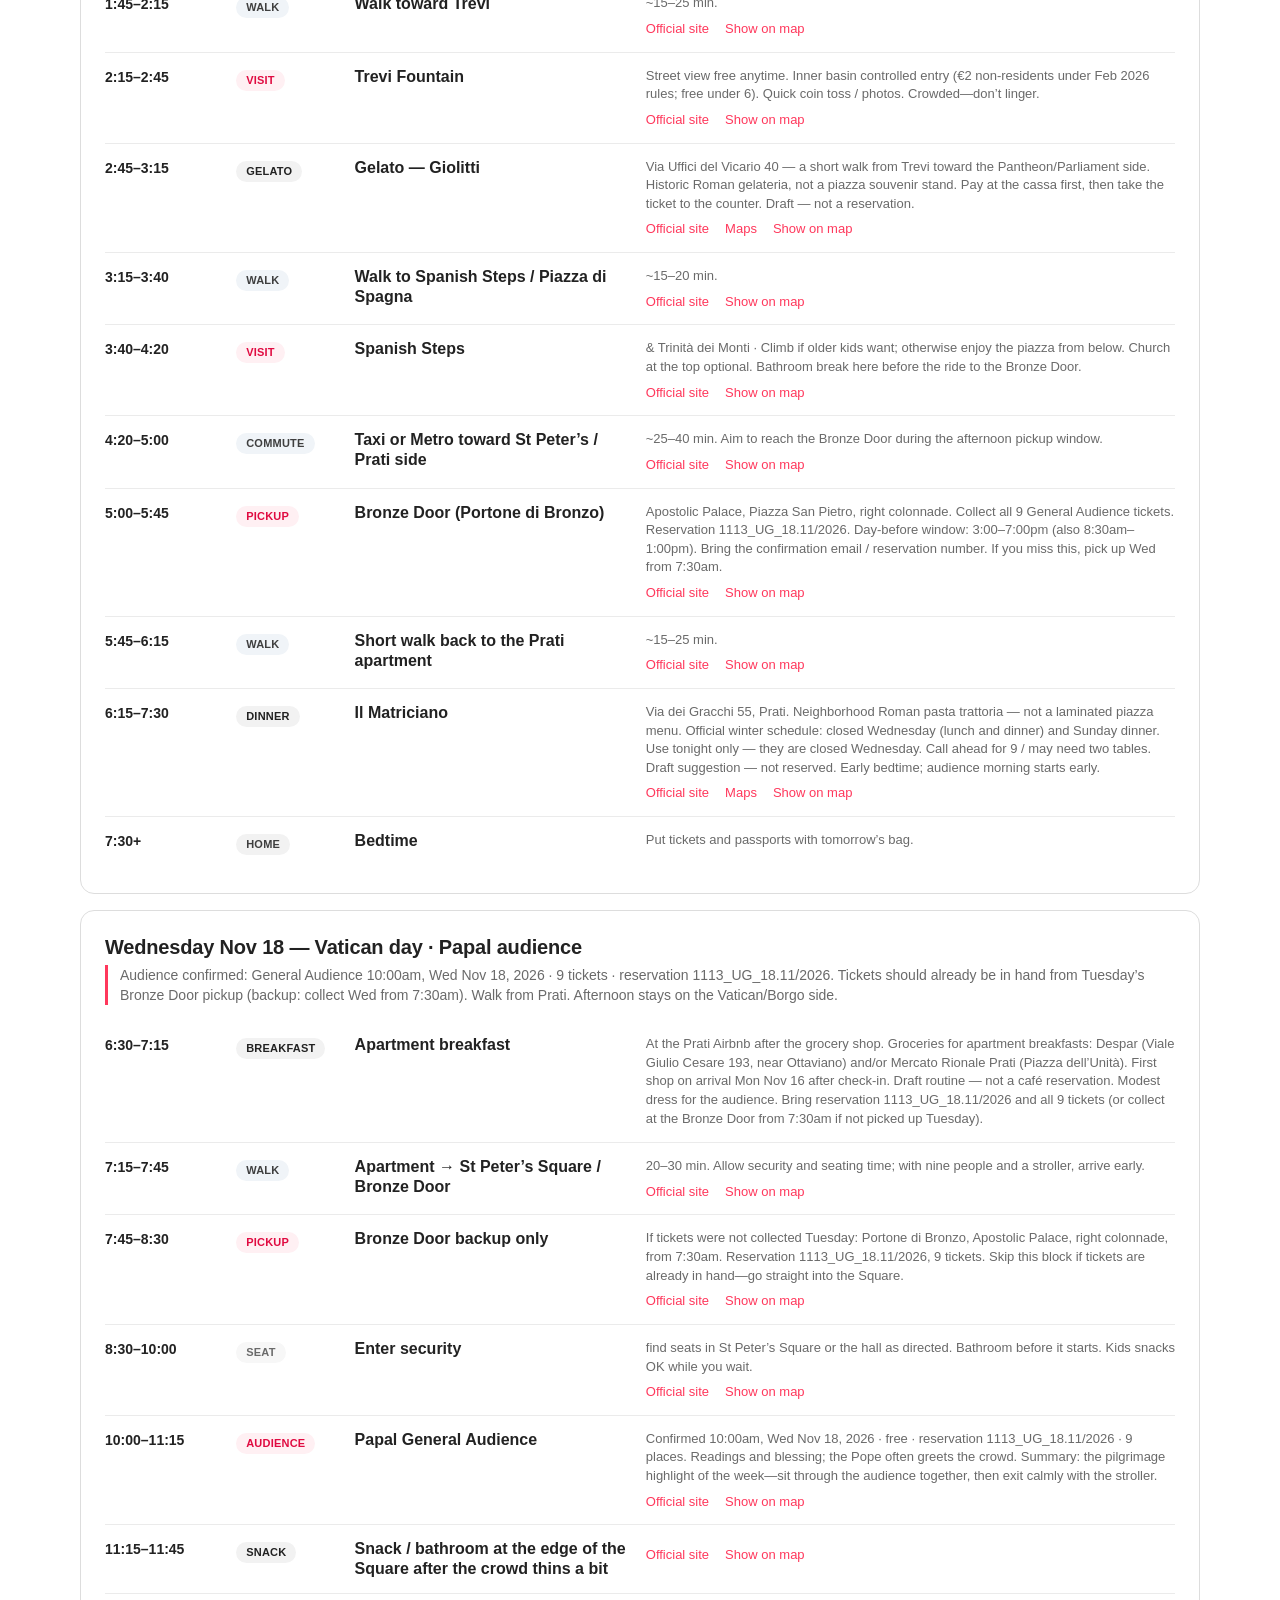
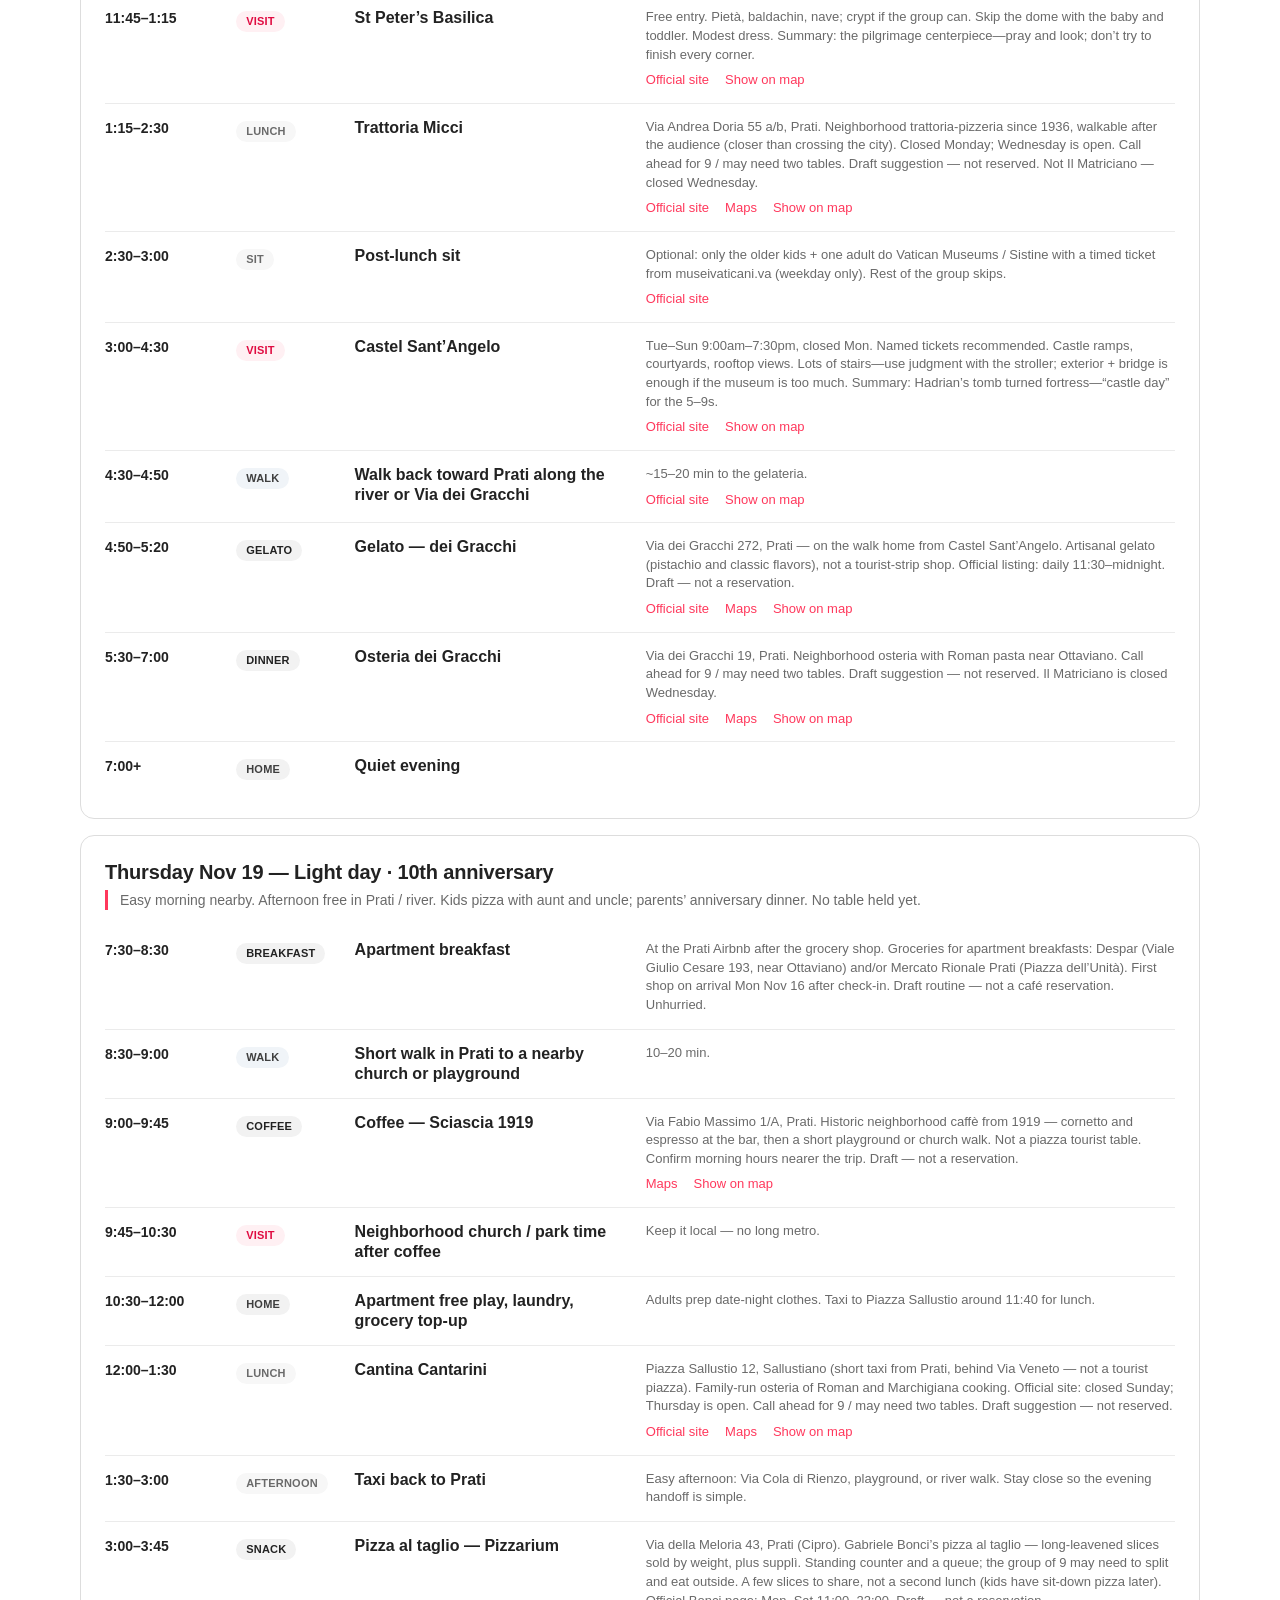
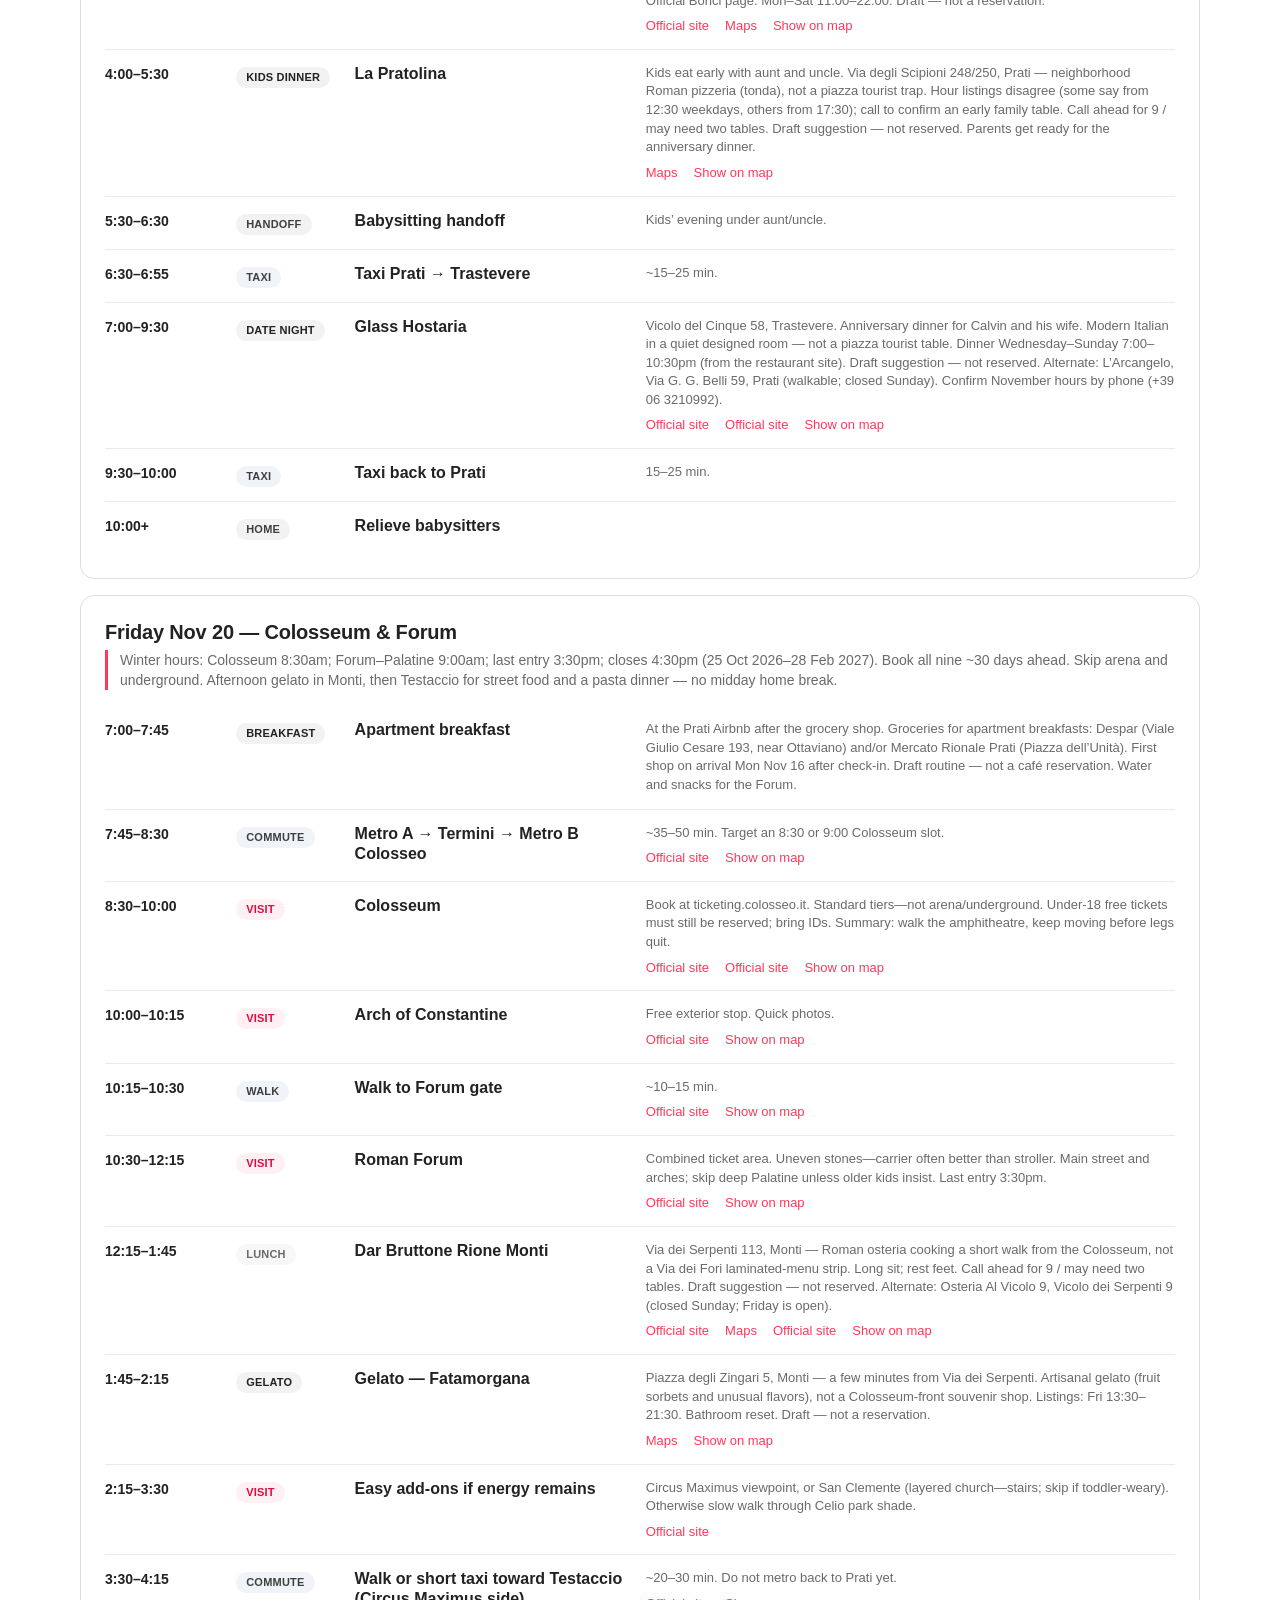
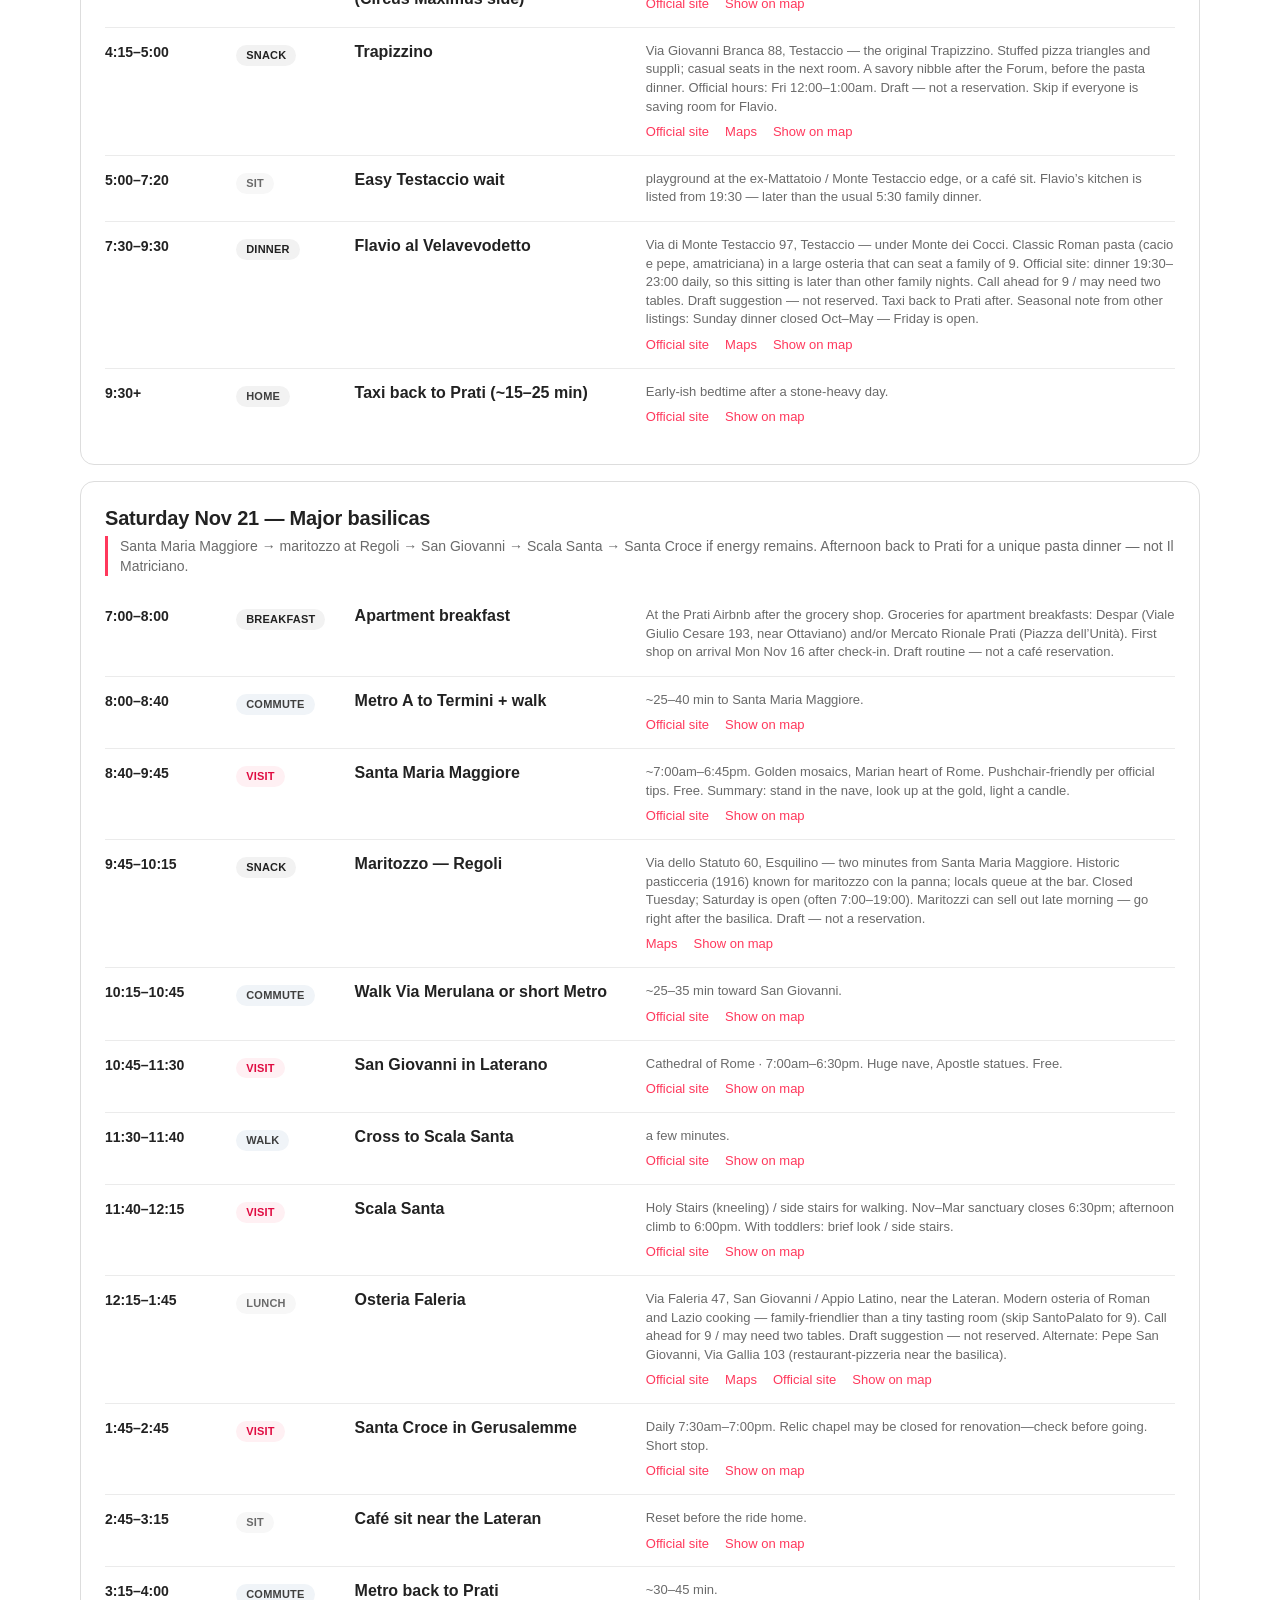
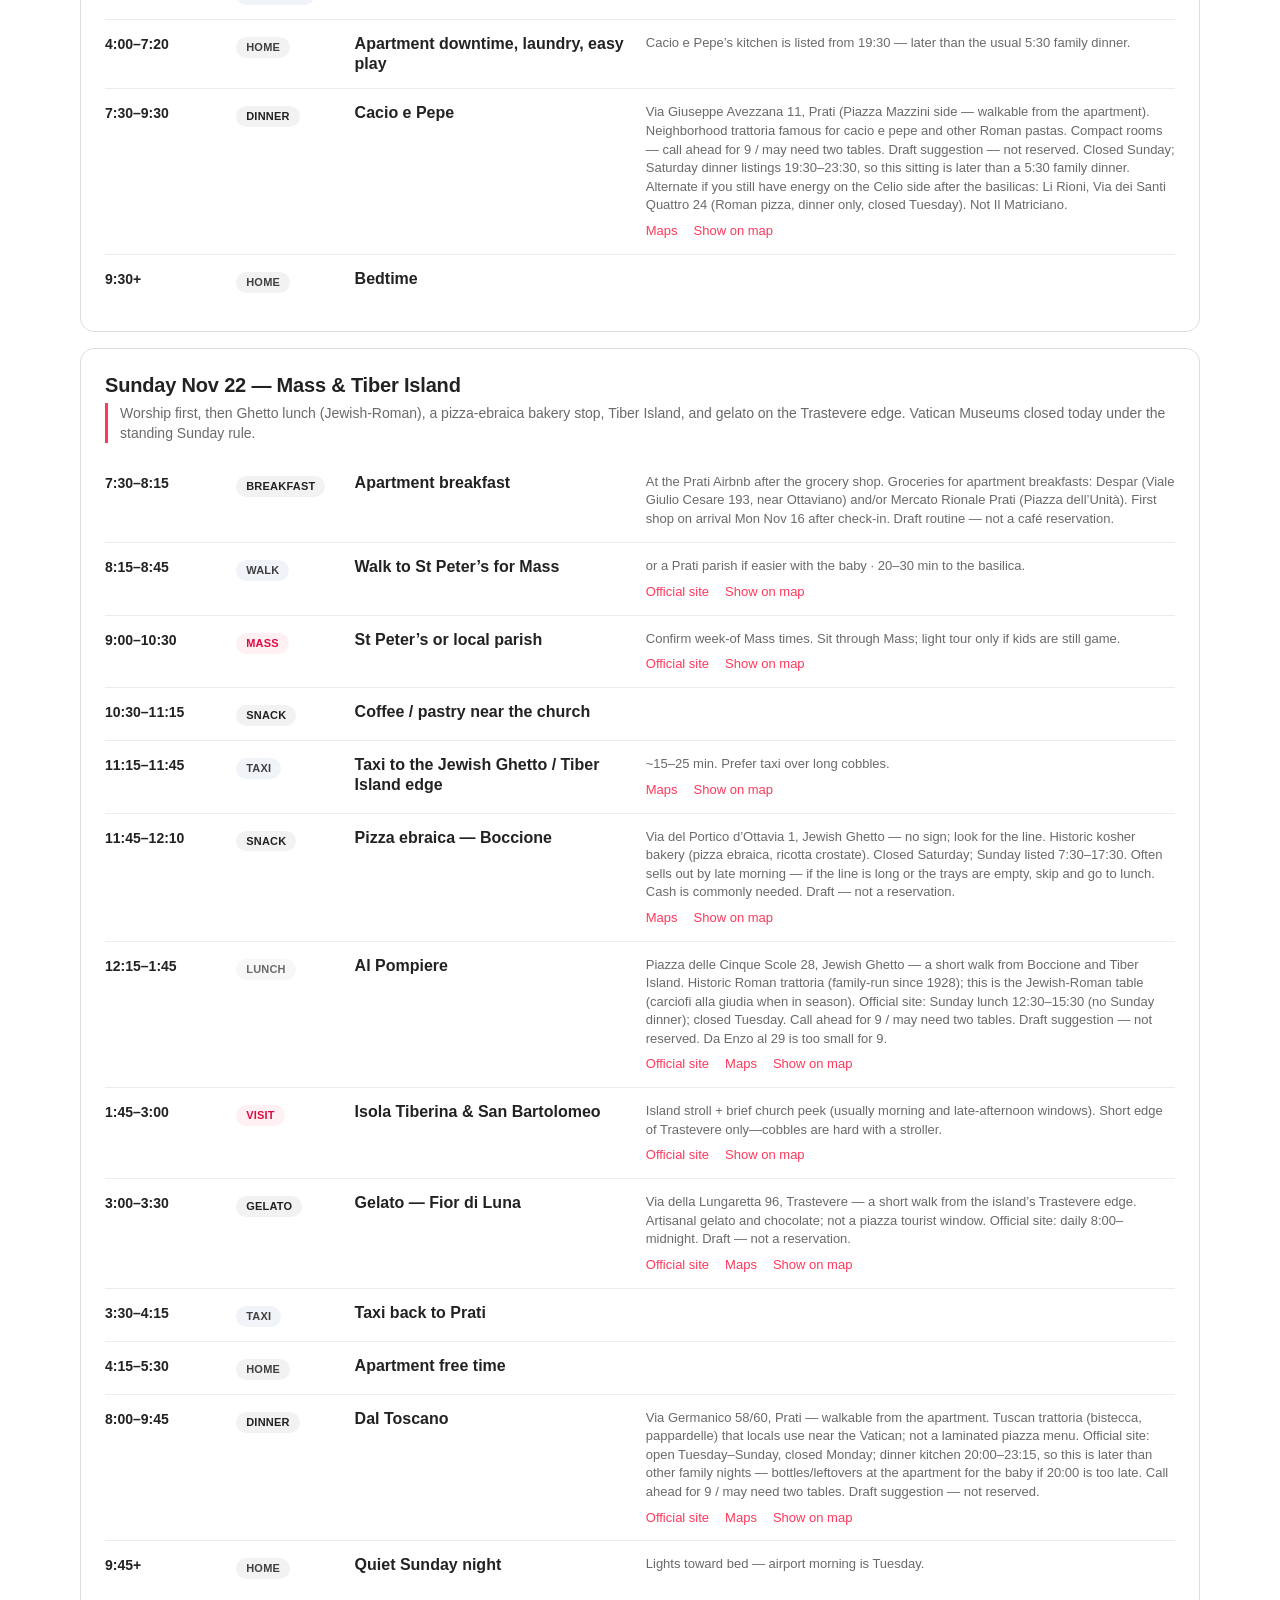
==== commit 524c977b: "Add talk-through options gallery for optional Rome stops Family-facing section of cultural and Vatic" ====
--- a/index.html
+++ b/index.html
@@ -7,8 +7,8 @@
   <title>Kwon Family Rome · Nov 15–24, 2026</title>
   <meta name="description" content="Shared family itinerary for Rome with maps, times, and visit notes." />
   <link rel="icon" href="data:image/svg+xml,%3Csvg xmlns='http://www.w3.org/2000/svg' viewBox='0 0 32 32'%3E%3Ccircle cx='16' cy='16' r='16' fill='%23ff385c'/%3E%3C/svg%3E" />
-  <link rel="stylesheet" href="vendor/leaflet/leaflet.css?v=20260917f" />
-  <link rel="stylesheet" href="css/styles.css?v=20260917f" />
+  <link rel="stylesheet" href="vendor/leaflet/leaflet.css?v=20260917g" />
+  <link rel="stylesheet" href="css/styles.css?v=20260917g" />
 </head>
 <body>
   <header class="top">
@@ -20,6 +20,7 @@
         <p class="lede" id="lede">November 15–24, 2026</p>
       </div>
       <div class="top-actions">
+        <a class="btn ghost" href="#options">Talk-through</a>
         <a class="btn ghost" href="#days">Day by day</a>
         <a class="btn" href="#map-section">Map</a>
       </div>
@@ -41,6 +42,16 @@
         <p class="eat-intro" id="eat-intro"></p>
         <ul id="eat-list"></ul>
       </article>
+    </section>
+
+    <section class="wrap" id="options">
+      <div class="section-head">
+        <p class="eyebrow" id="options-kicker">Talk-through options</p>
+        <h2 id="options-title">Not on the main plan</h2>
+        <p class="hint" id="options-intro">Optional cultural stops to discuss with the kids. Nothing here is booked, and the day-by-day pilgrimage plan stays as written.</p>
+      </div>
+      <div class="day-tabs options-filters" id="options-filters" role="tablist" aria-label="Filter talk-through options"></div>
+      <div class="options-grid" id="options-grid"></div>
     </section>
 
     <section class="wrap" id="map-section">
@@ -66,7 +77,7 @@
     <p>Draft only · nothing booked except flights and the papal audience tickets · share with the travel group</p>
   </footer>
 
-  <script src="vendor/leaflet/leaflet.js?v=20260917f"></script>
-  <script src="js/trip-app.20260917f.js"></script>
+  <script src="vendor/leaflet/leaflet.js?v=20260917g"></script>
+  <script src="js/trip-app.20260917g.js"></script>
 </body>
 </html>
--- a/css/styles.css
+++ b/css/styles.css
@@ -537,6 +537,235 @@
 
 .pin-link:hover { color: var(--primary-active); text-decoration: underline; }
 
+/* —— Talk-through options gallery —— */
+.options-filters {
+  margin-bottom: var(--space-lg);
+}
+
+.options-filters .day-tab strong {
+  display: inline;
+}
+
+.options-grid {
+  display: grid;
+  grid-template-columns: repeat(3, minmax(0, 1fr));
+  gap: var(--space-base);
+}
+
+.option-card {
+  background: var(--surface-card);
+  border: 1px solid var(--hairline);
+  border-radius: var(--radius-md);
+  overflow: hidden;
+  display: flex;
+  flex-direction: column;
+  min-width: 0;
+}
+
+.option-card:hover {
+  box-shadow: var(--shadow);
+}
+
+.option-card.featured {
+  grid-column: 1 / -1;
+  display: grid;
+  grid-template-columns: minmax(0, 1.15fr) minmax(0, 1fr);
+  align-items: stretch;
+}
+
+.option-photo-wrap {
+  position: relative;
+  background: var(--surface-strong);
+  aspect-ratio: 4 / 3;
+  overflow: hidden;
+}
+
+.option-card.featured .option-photo-wrap {
+  aspect-ratio: auto;
+  min-height: 280px;
+}
+
+.option-photo {
+  width: 100%;
+  height: 100%;
+  object-fit: cover;
+  display: block;
+}
+
+.option-photo-fallback {
+  width: 100%;
+  height: 100%;
+  min-height: 180px;
+  display: flex;
+  align-items: center;
+  justify-content: center;
+  padding: var(--space-lg);
+  text-align: center;
+  color: var(--muted);
+  font-size: 14px;
+  background: var(--surface-soft);
+}
+
+.option-badges {
+  position: absolute;
+  top: 12px;
+  left: 12px;
+  right: 12px;
+  display: flex;
+  flex-wrap: wrap;
+  gap: 6px;
+}
+
+.option-badge {
+  display: inline-flex;
+  align-items: center;
+  border-radius: var(--radius-full);
+  padding: 4px 10px;
+  font-size: 11px;
+  font-weight: 600;
+  line-height: 1.18;
+  background: var(--canvas);
+  color: var(--ink);
+  border: 1px solid var(--hairline);
+  box-shadow: var(--shadow);
+}
+
+.option-badge.easy-add-on {
+  background: #fff0f3;
+  color: var(--primary-active);
+  border-color: transparent;
+  box-shadow: none;
+}
+
+.option-badge.spare-day {
+  background: var(--surface-strong);
+  color: var(--ink);
+  border-color: transparent;
+  box-shadow: none;
+}
+
+.option-badge.split-group {
+  background: #f0f4f8;
+  color: var(--body);
+  border-color: transparent;
+  box-shadow: none;
+}
+
+.option-badge.skip-with-baby {
+  background: var(--canvas);
+  color: var(--error);
+  border-color: var(--hairline);
+  box-shadow: var(--shadow);
+}
+
+.option-callout {
+  position: absolute;
+  bottom: 12px;
+  left: 12px;
+  right: 12px;
+  width: max-content;
+  max-width: calc(100% - 24px);
+  background: var(--ink);
+  color: var(--on-primary);
+  border-radius: var(--radius-full);
+  padding: 6px 12px;
+  font-size: 12px;
+  font-weight: 600;
+  line-height: 1.33;
+}
+
+.option-body {
+  padding: var(--space-base) var(--space-base) var(--space-lg);
+  display: flex;
+  flex-direction: column;
+  gap: 8px;
+  flex: 1;
+}
+
+.option-card.featured .option-body {
+  padding: var(--space-lg);
+  justify-content: center;
+}
+
+.option-body h3 {
+  margin: 0;
+  font-size: 16px;
+  font-weight: 600;
+  line-height: 1.25;
+}
+
+.option-card.featured .option-body h3 {
+  font-size: 1.25rem;
+  line-height: 1.2;
+}
+
+.option-blurb,
+.option-why,
+.option-pair {
+  margin: 0;
+  font-size: 14px;
+  line-height: 1.43;
+  color: var(--body);
+}
+
+.option-why,
+.option-pair {
+  color: var(--muted);
+}
+
+.option-why strong,
+.option-pair strong {
+  color: var(--ink);
+  font-weight: 600;
+}
+
+.option-pair a {
+  color: var(--primary);
+  font-weight: 500;
+  text-decoration: none;
+}
+
+.option-pair a:hover {
+  color: var(--primary-active);
+  text-decoration: underline;
+}
+
+.option-credit {
+  margin: 8px 0 0;
+  font-size: 12px;
+  line-height: 1.33;
+  color: var(--muted-soft);
+}
+
+.option-empty {
+  grid-column: 1 / -1;
+  margin: 0;
+  padding: var(--space-xl);
+  text-align: center;
+  color: var(--muted);
+  background: var(--surface-soft);
+  border-radius: var(--radius-md);
+}
+
+.options-group {
+  grid-column: 1 / -1;
+  margin: var(--space-md) 0 0;
+}
+
+.options-group h3 {
+  margin: 0 0 4px;
+  font-size: 16px;
+  font-weight: 600;
+  line-height: 1.25;
+}
+
+.options-group p {
+  margin: 0;
+  font-size: 14px;
+  line-height: 1.43;
+  color: var(--muted);
+}
+
 /* —— Footer —— */
 .foot {
   padding: var(--space-xxl) 0 var(--space-section);
@@ -596,11 +825,23 @@
   box-shadow: none;
 }
 
+@media (max-width: 1128px) {
+  .options-grid { grid-template-columns: repeat(2, minmax(0, 1fr)); }
+}
+
 @media (max-width: 960px) {
   .hero-grid { grid-template-columns: 1fr; }
 }
 
 @media (max-width: 800px) {
+  .options-grid { grid-template-columns: 1fr; }
+  .option-card.featured {
+    grid-template-columns: 1fr;
+  }
+  .option-card.featured .option-photo-wrap {
+    aspect-ratio: 4 / 3;
+    min-height: 0;
+  }
   .top-inner {
     align-items: flex-start;
     flex-direction: column;
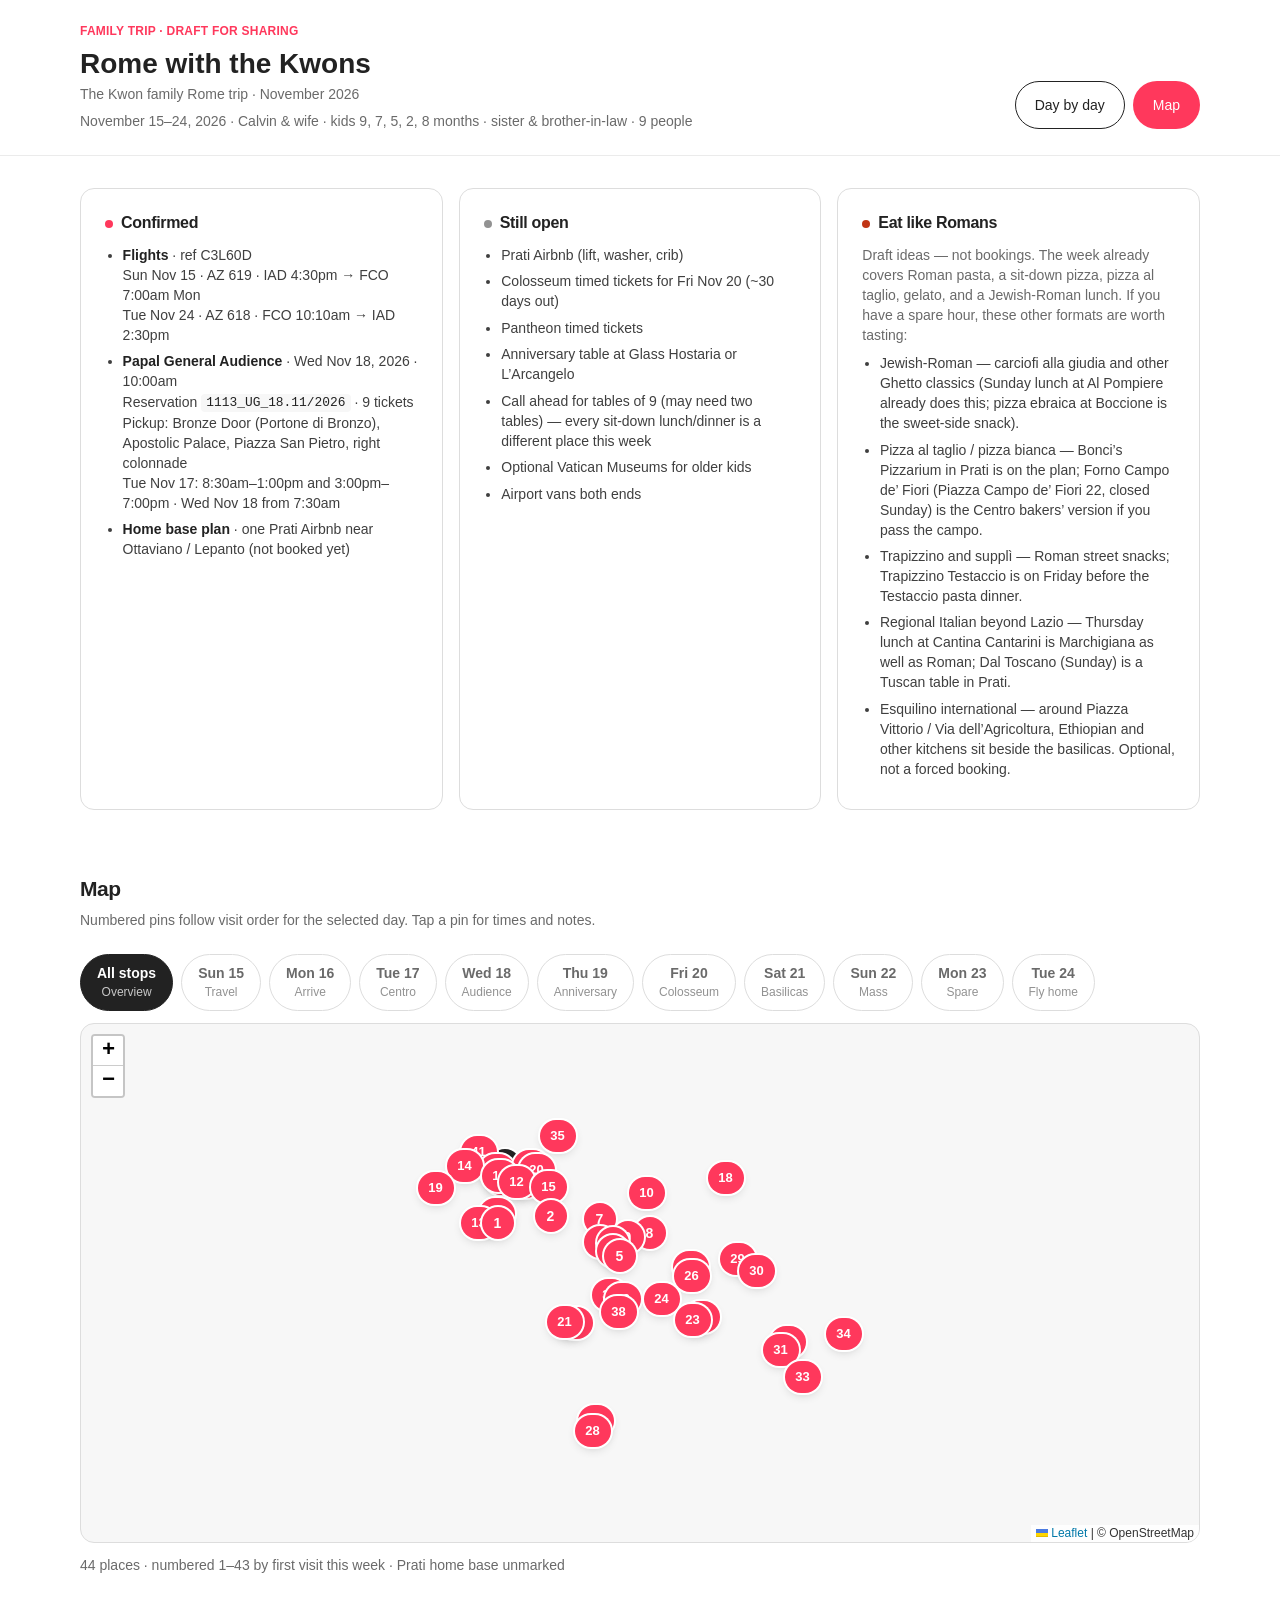
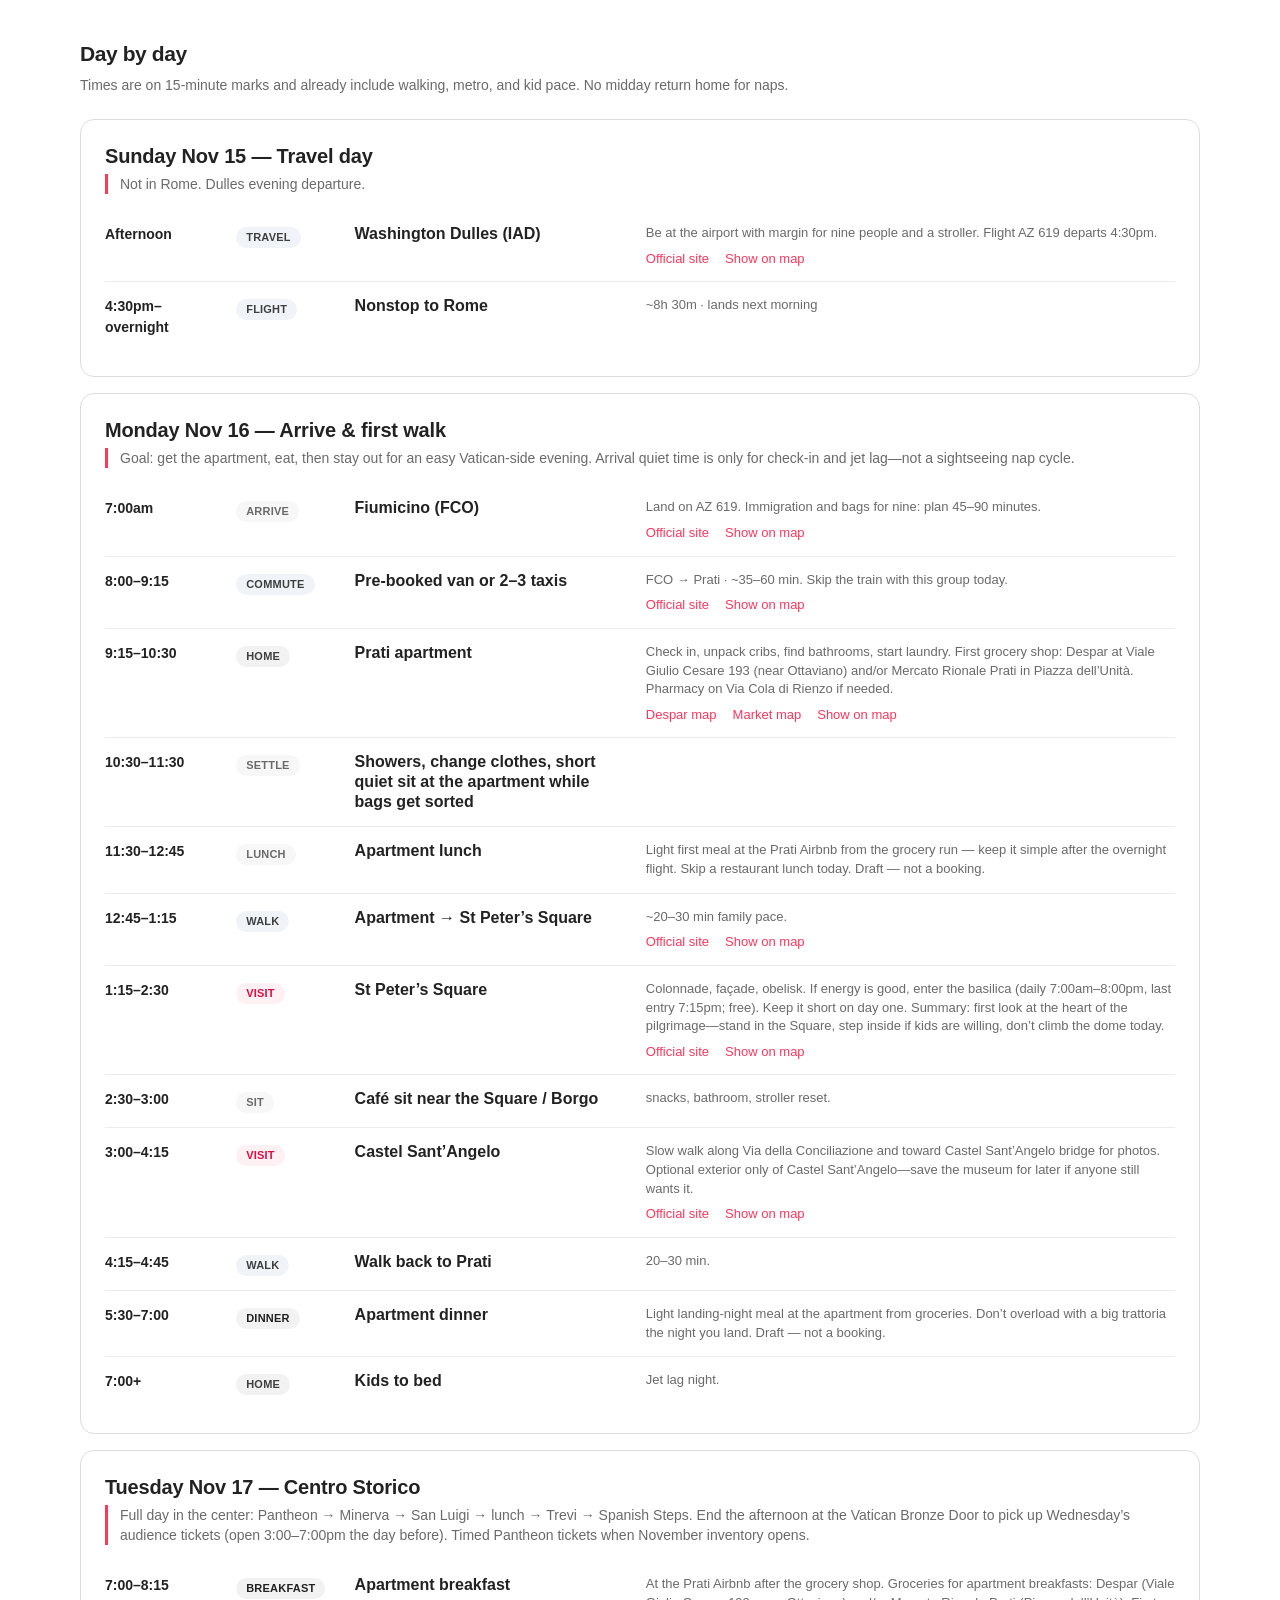
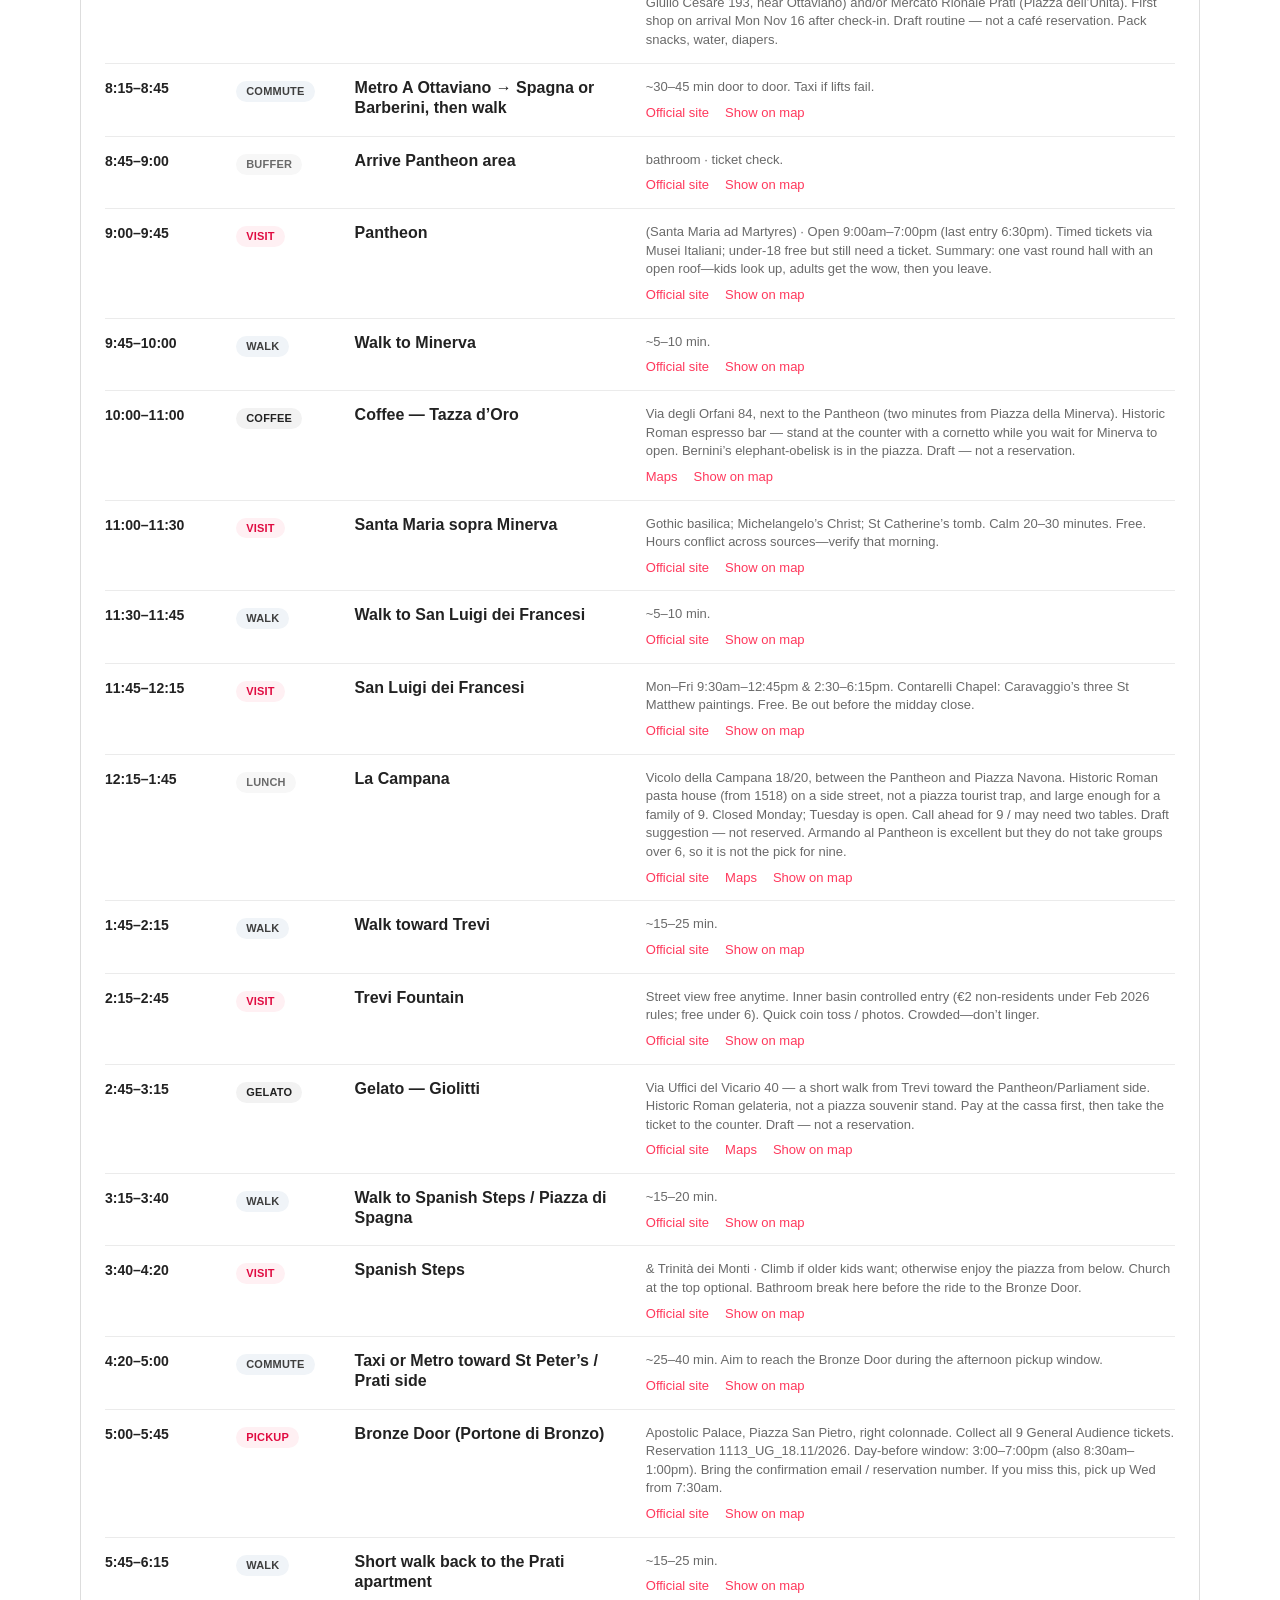
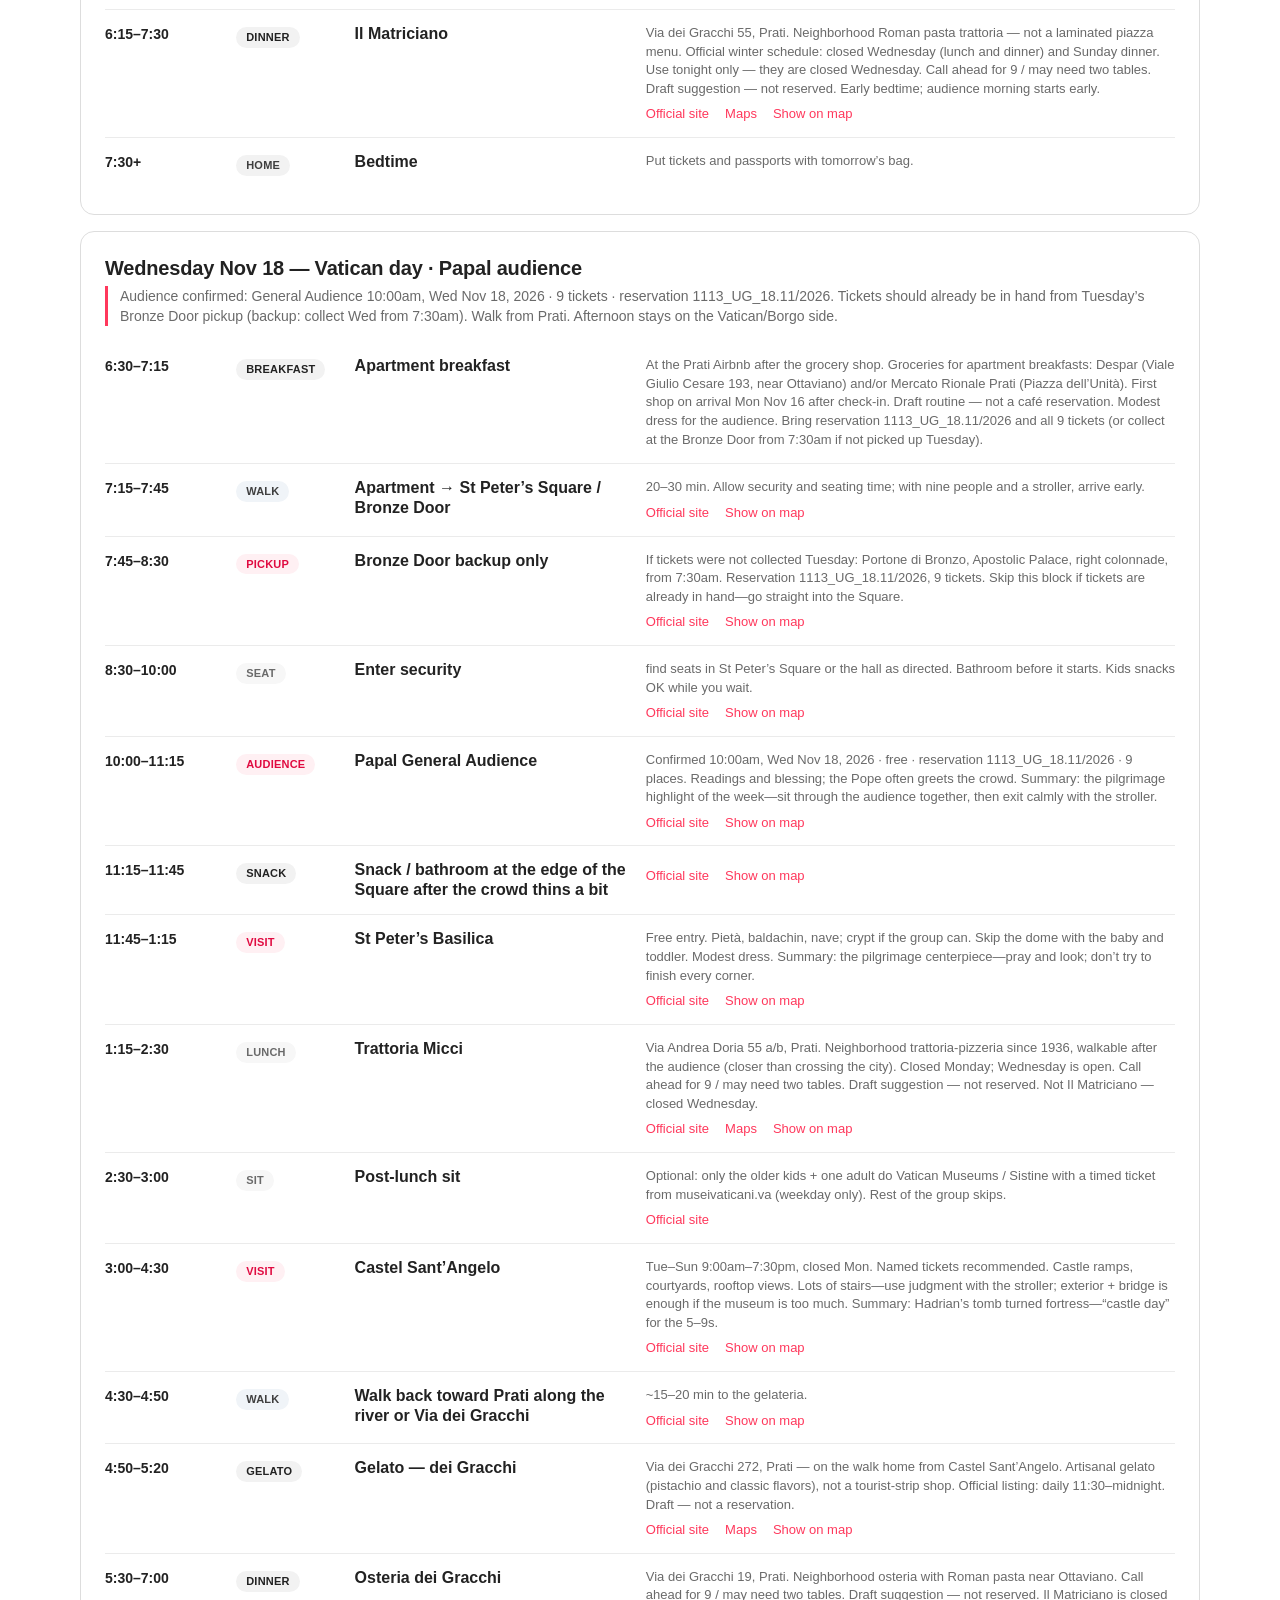
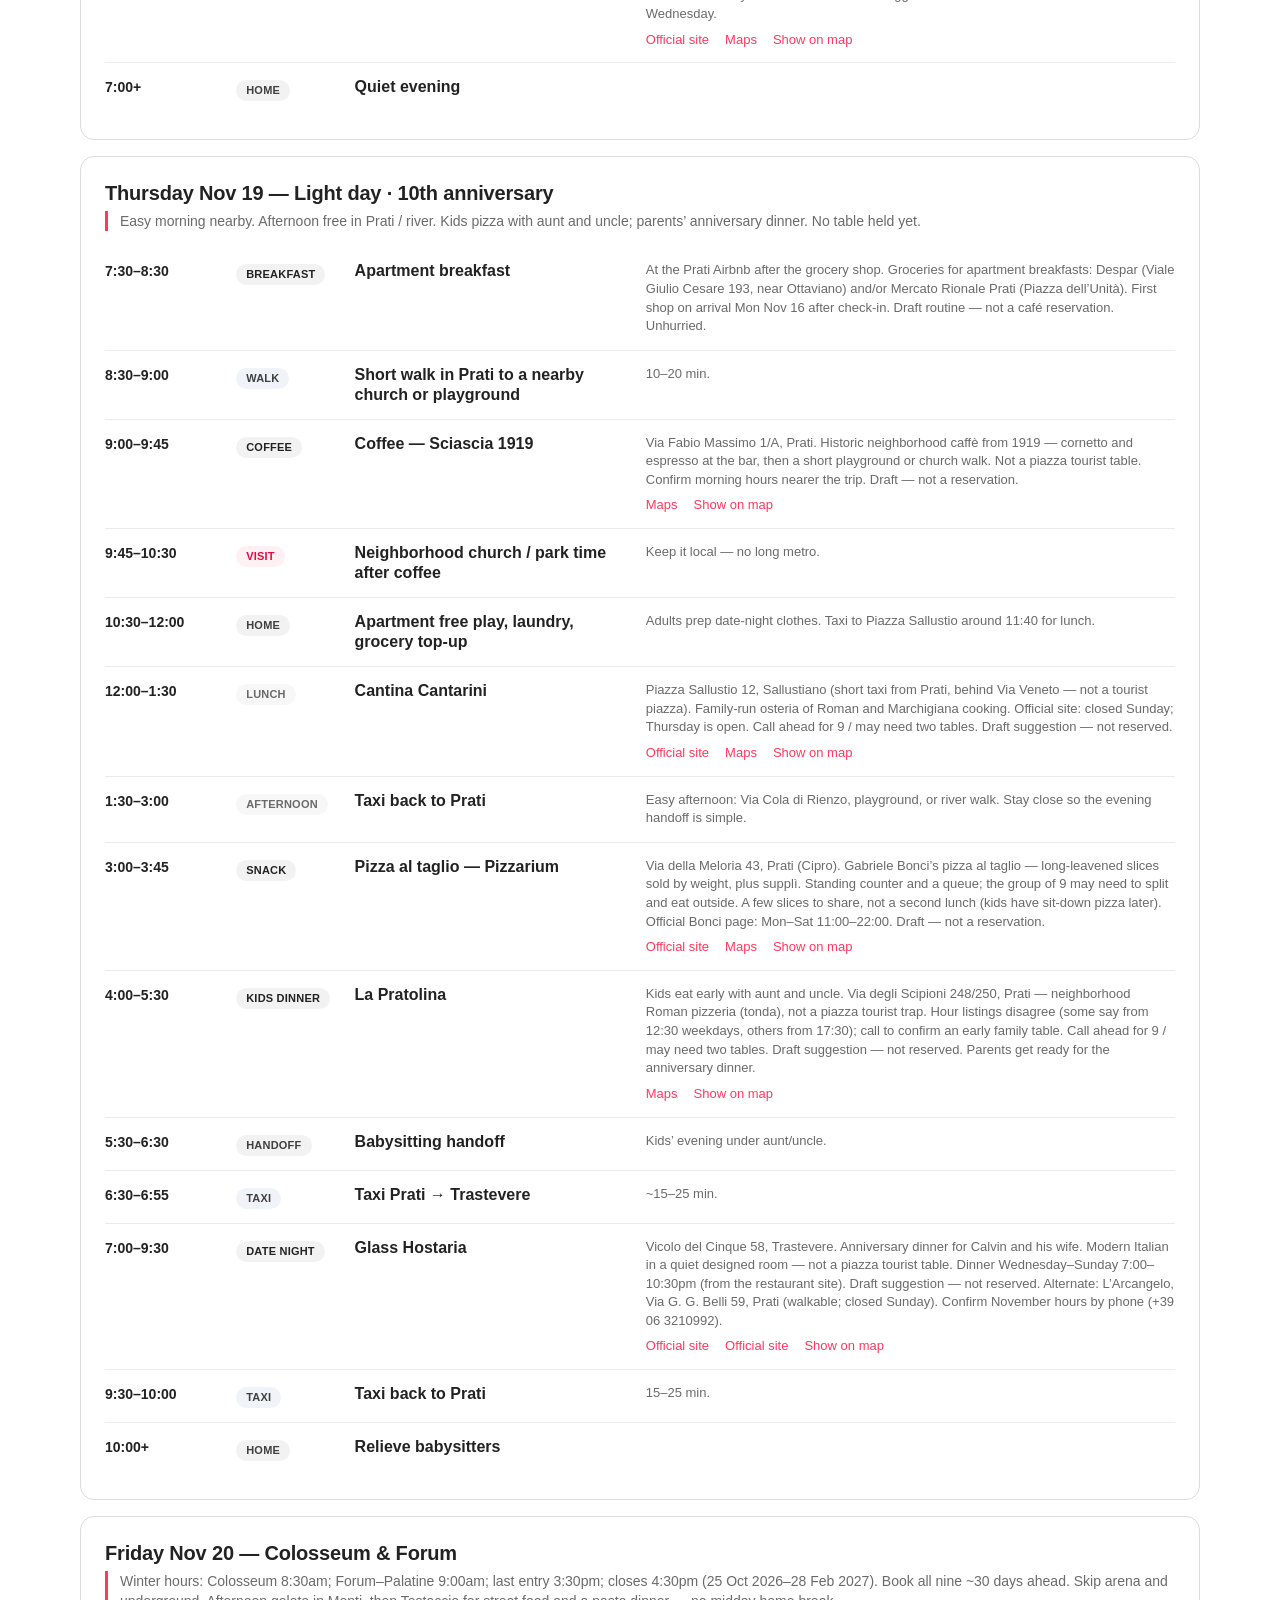
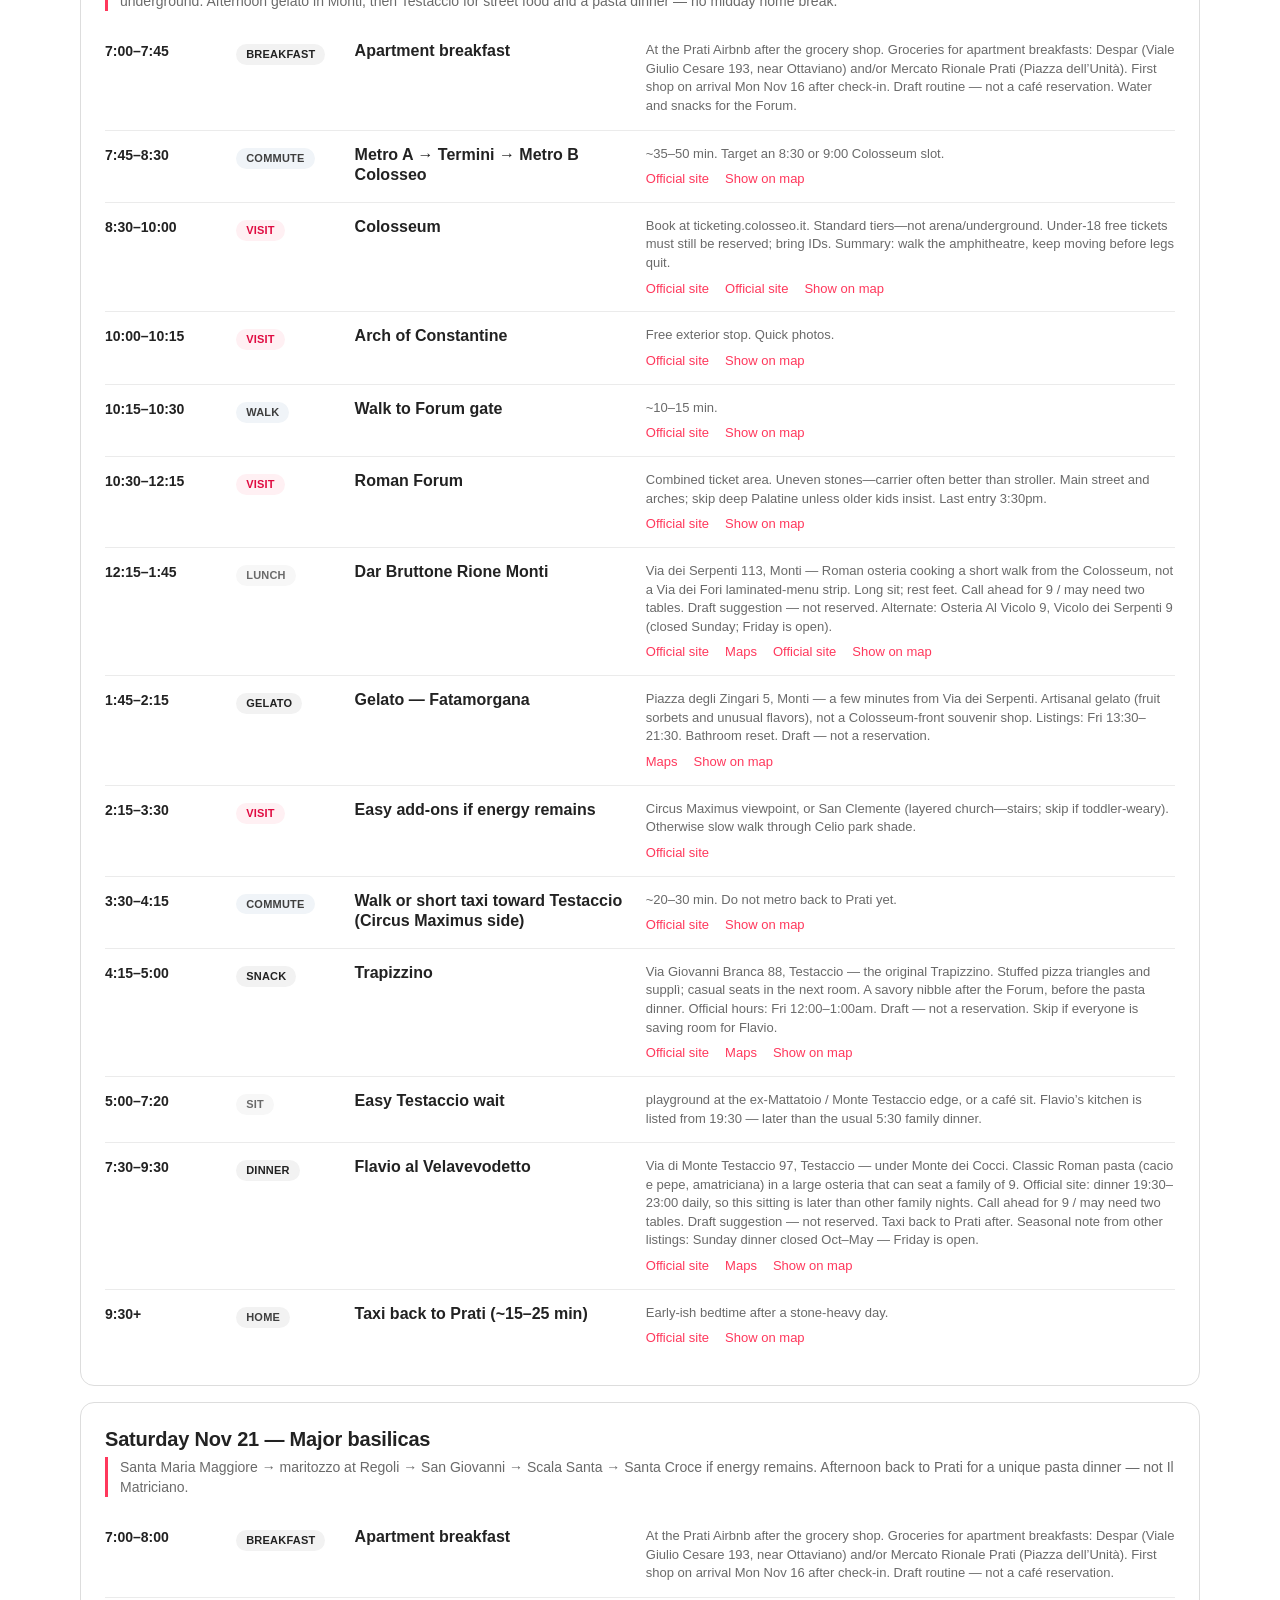
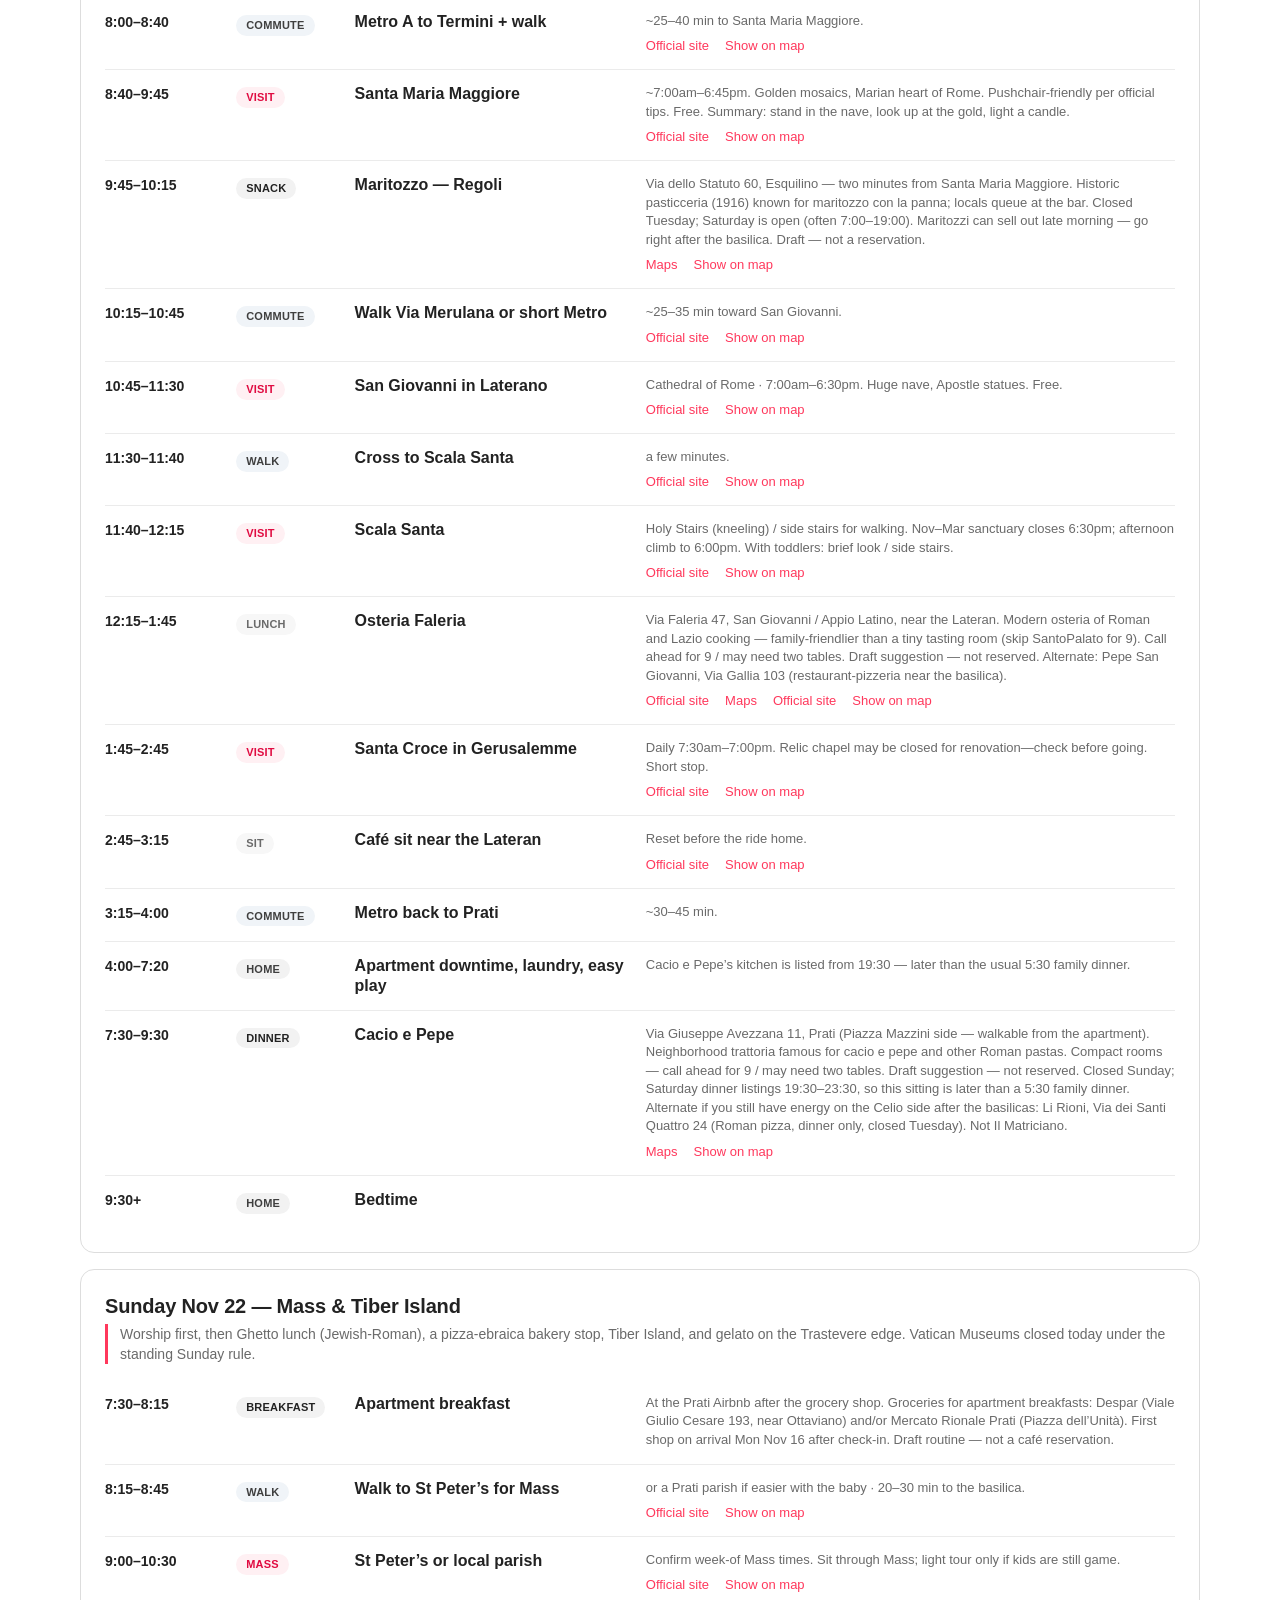
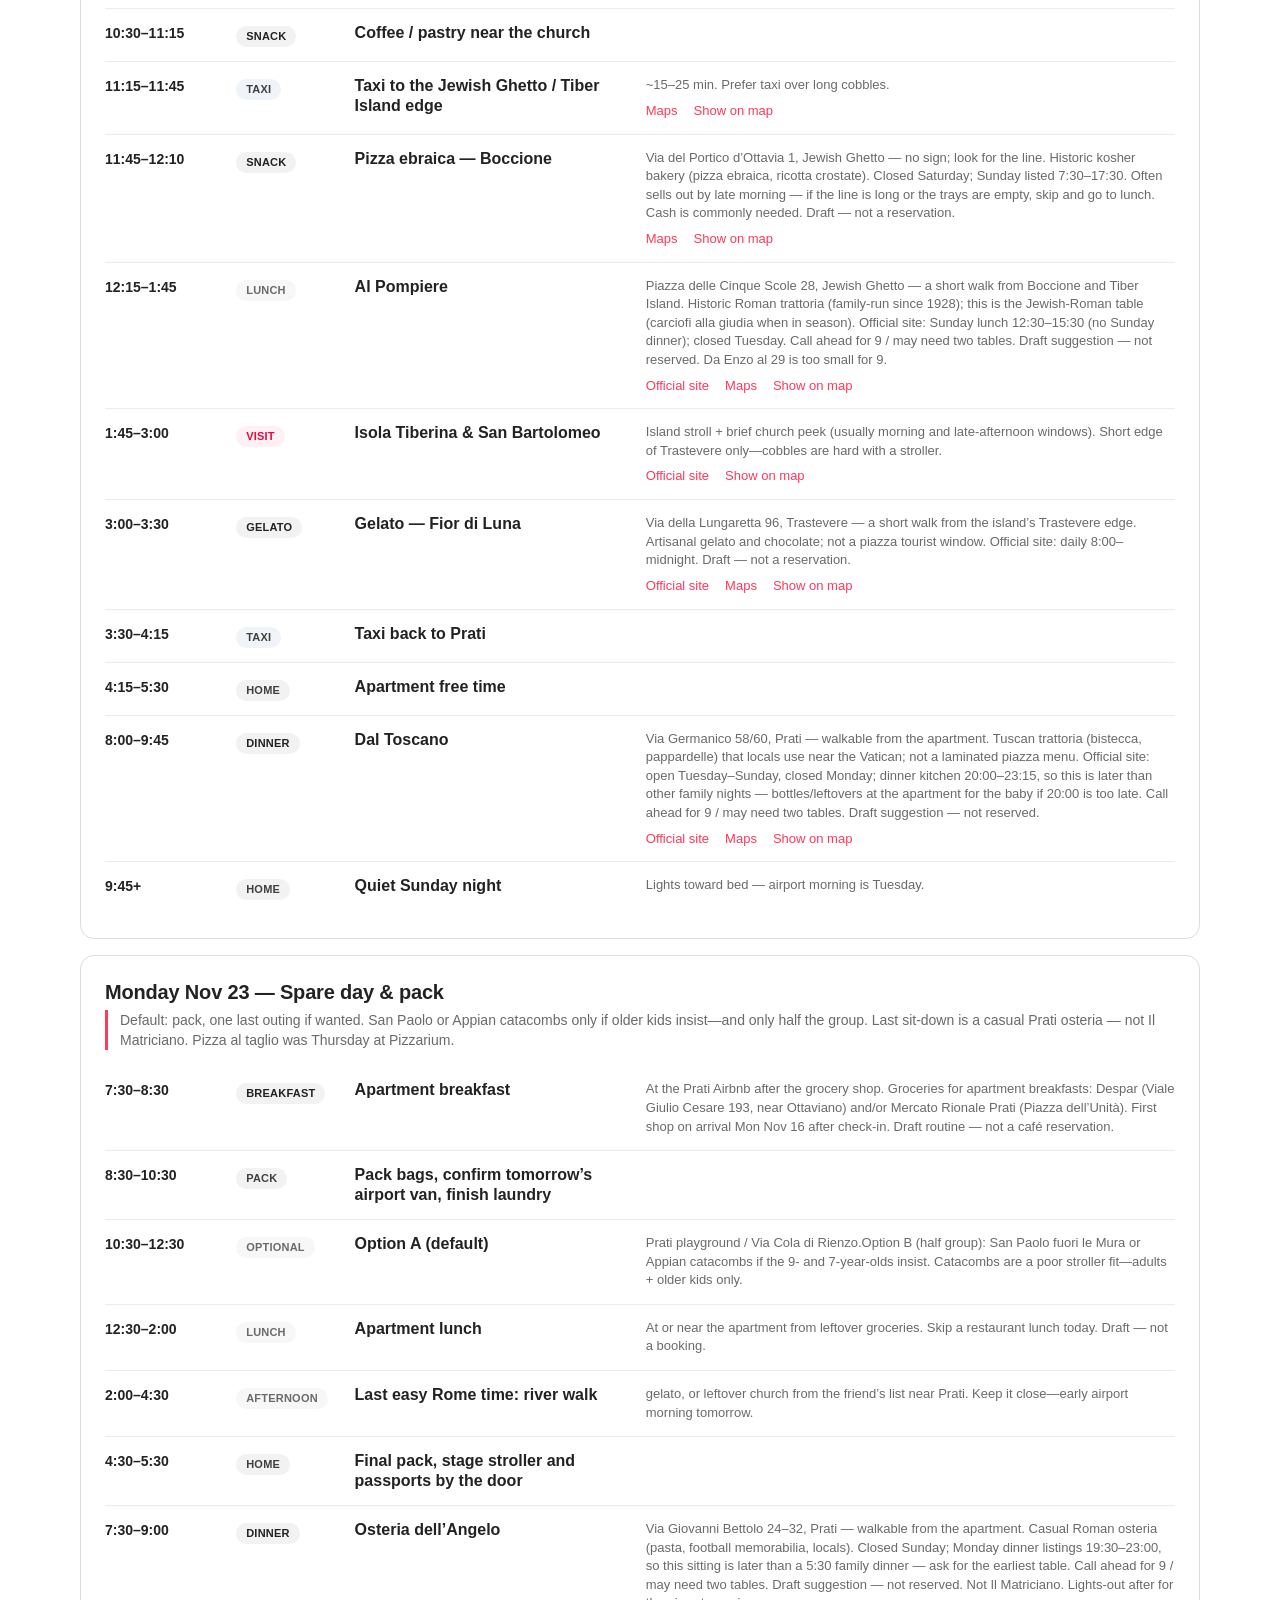
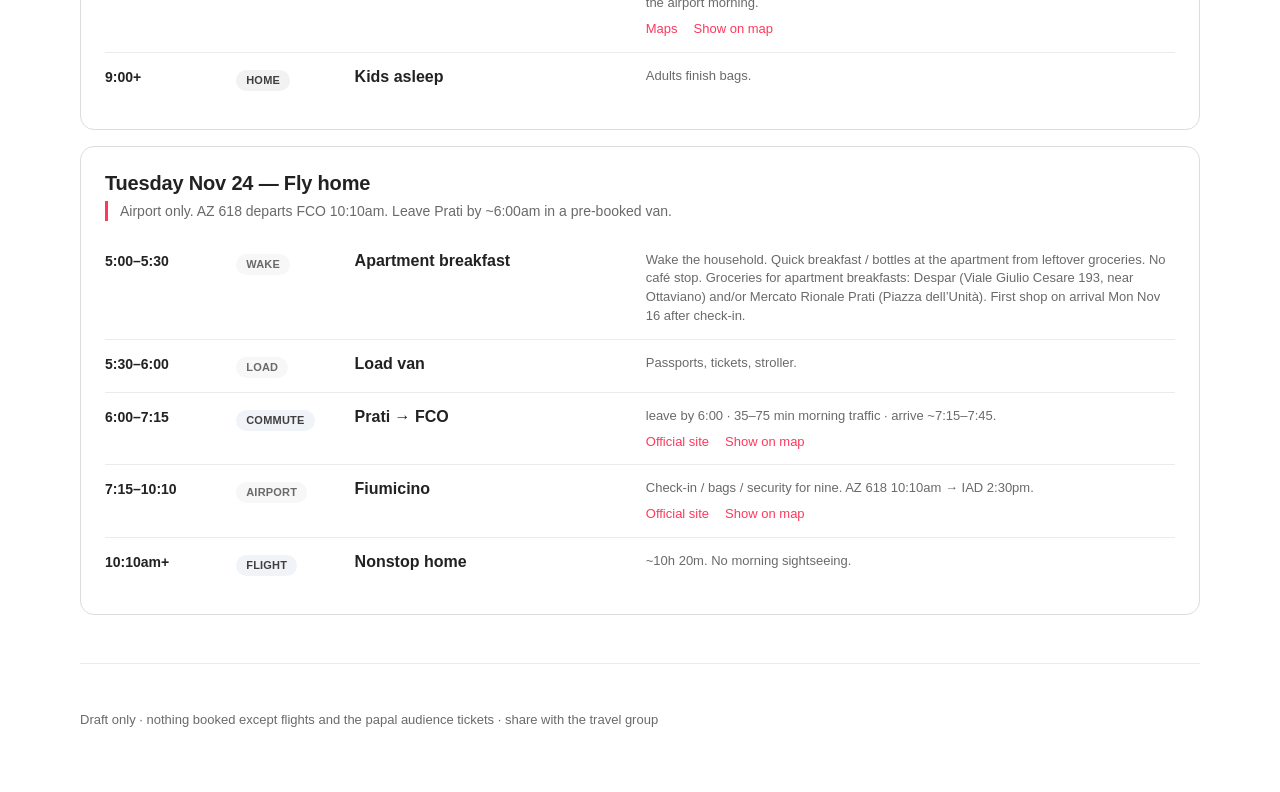
==== commit 9f77dc3d: "Unique meals, snack stops, and Eat like Romans Stop repeating Il Matriciano and Trattoria Micci. The" ====
--- a/index.html
+++ b/index.html
@@ -7,8 +7,8 @@
   <title>Kwon Family Rome · Nov 15–24, 2026</title>
   <meta name="description" content="Shared family itinerary for Rome with maps, times, and visit notes." />
   <link rel="icon" href="data:image/svg+xml,%3Csvg xmlns='http://www.w3.org/2000/svg' viewBox='0 0 32 32'%3E%3Ccircle cx='16' cy='16' r='16' fill='%23ff385c'/%3E%3C/svg%3E" />
-  <link rel="stylesheet" href="vendor/leaflet/leaflet.css?v=20260917g" />
-  <link rel="stylesheet" href="css/styles.css?v=20260917g" />
+  <link rel="stylesheet" href="vendor/leaflet/leaflet.css?v=20260917f" />
+  <link rel="stylesheet" href="css/styles.css?v=20260917f" />
 </head>
 <body>
   <header class="top">
@@ -20,7 +20,6 @@
         <p class="lede" id="lede">November 15–24, 2026</p>
       </div>
       <div class="top-actions">
-        <a class="btn ghost" href="#options">Talk-through</a>
         <a class="btn ghost" href="#days">Day by day</a>
         <a class="btn" href="#map-section">Map</a>
       </div>
@@ -42,16 +41,6 @@
         <p class="eat-intro" id="eat-intro"></p>
         <ul id="eat-list"></ul>
       </article>
-    </section>
-
-    <section class="wrap" id="options">
-      <div class="section-head">
-        <p class="eyebrow" id="options-kicker">Talk-through options</p>
-        <h2 id="options-title">Not on the main plan</h2>
-        <p class="hint" id="options-intro">Optional cultural stops to discuss with the kids. Nothing here is booked, and the day-by-day pilgrimage plan stays as written.</p>
-      </div>
-      <div class="day-tabs options-filters" id="options-filters" role="tablist" aria-label="Filter talk-through options"></div>
-      <div class="options-grid" id="options-grid"></div>
     </section>
 
     <section class="wrap" id="map-section">
@@ -77,7 +66,7 @@
     <p>Draft only · nothing booked except flights and the papal audience tickets · share with the travel group</p>
   </footer>
 
-  <script src="vendor/leaflet/leaflet.js?v=20260917g"></script>
-  <script src="js/trip-app.20260917g.js"></script>
+  <script src="vendor/leaflet/leaflet.js?v=20260917f"></script>
+  <script src="js/trip-app.20260917f.js"></script>
 </body>
 </html>
--- a/css/styles.css
+++ b/css/styles.css
@@ -537,235 +537,6 @@
 
 .pin-link:hover { color: var(--primary-active); text-decoration: underline; }
 
-/* —— Talk-through options gallery —— */
-.options-filters {
-  margin-bottom: var(--space-lg);
-}
-
-.options-filters .day-tab strong {
-  display: inline;
-}
-
-.options-grid {
-  display: grid;
-  grid-template-columns: repeat(3, minmax(0, 1fr));
-  gap: var(--space-base);
-}
-
-.option-card {
-  background: var(--surface-card);
-  border: 1px solid var(--hairline);
-  border-radius: var(--radius-md);
-  overflow: hidden;
-  display: flex;
-  flex-direction: column;
-  min-width: 0;
-}
-
-.option-card:hover {
-  box-shadow: var(--shadow);
-}
-
-.option-card.featured {
-  grid-column: 1 / -1;
-  display: grid;
-  grid-template-columns: minmax(0, 1.15fr) minmax(0, 1fr);
-  align-items: stretch;
-}
-
-.option-photo-wrap {
-  position: relative;
-  background: var(--surface-strong);
-  aspect-ratio: 4 / 3;
-  overflow: hidden;
-}
-
-.option-card.featured .option-photo-wrap {
-  aspect-ratio: auto;
-  min-height: 280px;
-}
-
-.option-photo {
-  width: 100%;
-  height: 100%;
-  object-fit: cover;
-  display: block;
-}
-
-.option-photo-fallback {
-  width: 100%;
-  height: 100%;
-  min-height: 180px;
-  display: flex;
-  align-items: center;
-  justify-content: center;
-  padding: var(--space-lg);
-  text-align: center;
-  color: var(--muted);
-  font-size: 14px;
-  background: var(--surface-soft);
-}
-
-.option-badges {
-  position: absolute;
-  top: 12px;
-  left: 12px;
-  right: 12px;
-  display: flex;
-  flex-wrap: wrap;
-  gap: 6px;
-}
-
-.option-badge {
-  display: inline-flex;
-  align-items: center;
-  border-radius: var(--radius-full);
-  padding: 4px 10px;
-  font-size: 11px;
-  font-weight: 600;
-  line-height: 1.18;
-  background: var(--canvas);
-  color: var(--ink);
-  border: 1px solid var(--hairline);
-  box-shadow: var(--shadow);
-}
-
-.option-badge.easy-add-on {
-  background: #fff0f3;
-  color: var(--primary-active);
-  border-color: transparent;
-  box-shadow: none;
-}
-
-.option-badge.spare-day {
-  background: var(--surface-strong);
-  color: var(--ink);
-  border-color: transparent;
-  box-shadow: none;
-}
-
-.option-badge.split-group {
-  background: #f0f4f8;
-  color: var(--body);
-  border-color: transparent;
-  box-shadow: none;
-}
-
-.option-badge.skip-with-baby {
-  background: var(--canvas);
-  color: var(--error);
-  border-color: var(--hairline);
-  box-shadow: var(--shadow);
-}
-
-.option-callout {
-  position: absolute;
-  bottom: 12px;
-  left: 12px;
-  right: 12px;
-  width: max-content;
-  max-width: calc(100% - 24px);
-  background: var(--ink);
-  color: var(--on-primary);
-  border-radius: var(--radius-full);
-  padding: 6px 12px;
-  font-size: 12px;
-  font-weight: 600;
-  line-height: 1.33;
-}
-
-.option-body {
-  padding: var(--space-base) var(--space-base) var(--space-lg);
-  display: flex;
-  flex-direction: column;
-  gap: 8px;
-  flex: 1;
-}
-
-.option-card.featured .option-body {
-  padding: var(--space-lg);
-  justify-content: center;
-}
-
-.option-body h3 {
-  margin: 0;
-  font-size: 16px;
-  font-weight: 600;
-  line-height: 1.25;
-}
-
-.option-card.featured .option-body h3 {
-  font-size: 1.25rem;
-  line-height: 1.2;
-}
-
-.option-blurb,
-.option-why,
-.option-pair {
-  margin: 0;
-  font-size: 14px;
-  line-height: 1.43;
-  color: var(--body);
-}
-
-.option-why,
-.option-pair {
-  color: var(--muted);
-}
-
-.option-why strong,
-.option-pair strong {
-  color: var(--ink);
-  font-weight: 600;
-}
-
-.option-pair a {
-  color: var(--primary);
-  font-weight: 500;
-  text-decoration: none;
-}
-
-.option-pair a:hover {
-  color: var(--primary-active);
-  text-decoration: underline;
-}
-
-.option-credit {
-  margin: 8px 0 0;
-  font-size: 12px;
-  line-height: 1.33;
-  color: var(--muted-soft);
-}
-
-.option-empty {
-  grid-column: 1 / -1;
-  margin: 0;
-  padding: var(--space-xl);
-  text-align: center;
-  color: var(--muted);
-  background: var(--surface-soft);
-  border-radius: var(--radius-md);
-}
-
-.options-group {
-  grid-column: 1 / -1;
-  margin: var(--space-md) 0 0;
-}
-
-.options-group h3 {
-  margin: 0 0 4px;
-  font-size: 16px;
-  font-weight: 600;
-  line-height: 1.25;
-}
-
-.options-group p {
-  margin: 0;
-  font-size: 14px;
-  line-height: 1.43;
-  color: var(--muted);
-}
-
 /* —— Footer —— */
 .foot {
   padding: var(--space-xxl) 0 var(--space-section);
@@ -825,23 +596,11 @@
   box-shadow: none;
 }
 
-@media (max-width: 1128px) {
-  .options-grid { grid-template-columns: repeat(2, minmax(0, 1fr)); }
-}
-
 @media (max-width: 960px) {
   .hero-grid { grid-template-columns: 1fr; }
 }
 
 @media (max-width: 800px) {
-  .options-grid { grid-template-columns: 1fr; }
-  .option-card.featured {
-    grid-template-columns: 1fr;
-  }
-  .option-card.featured .option-photo-wrap {
-    aspect-ratio: 4 / 3;
-    min-height: 0;
-  }
   .top-inner {
     align-items: flex-start;
     flex-direction: column;
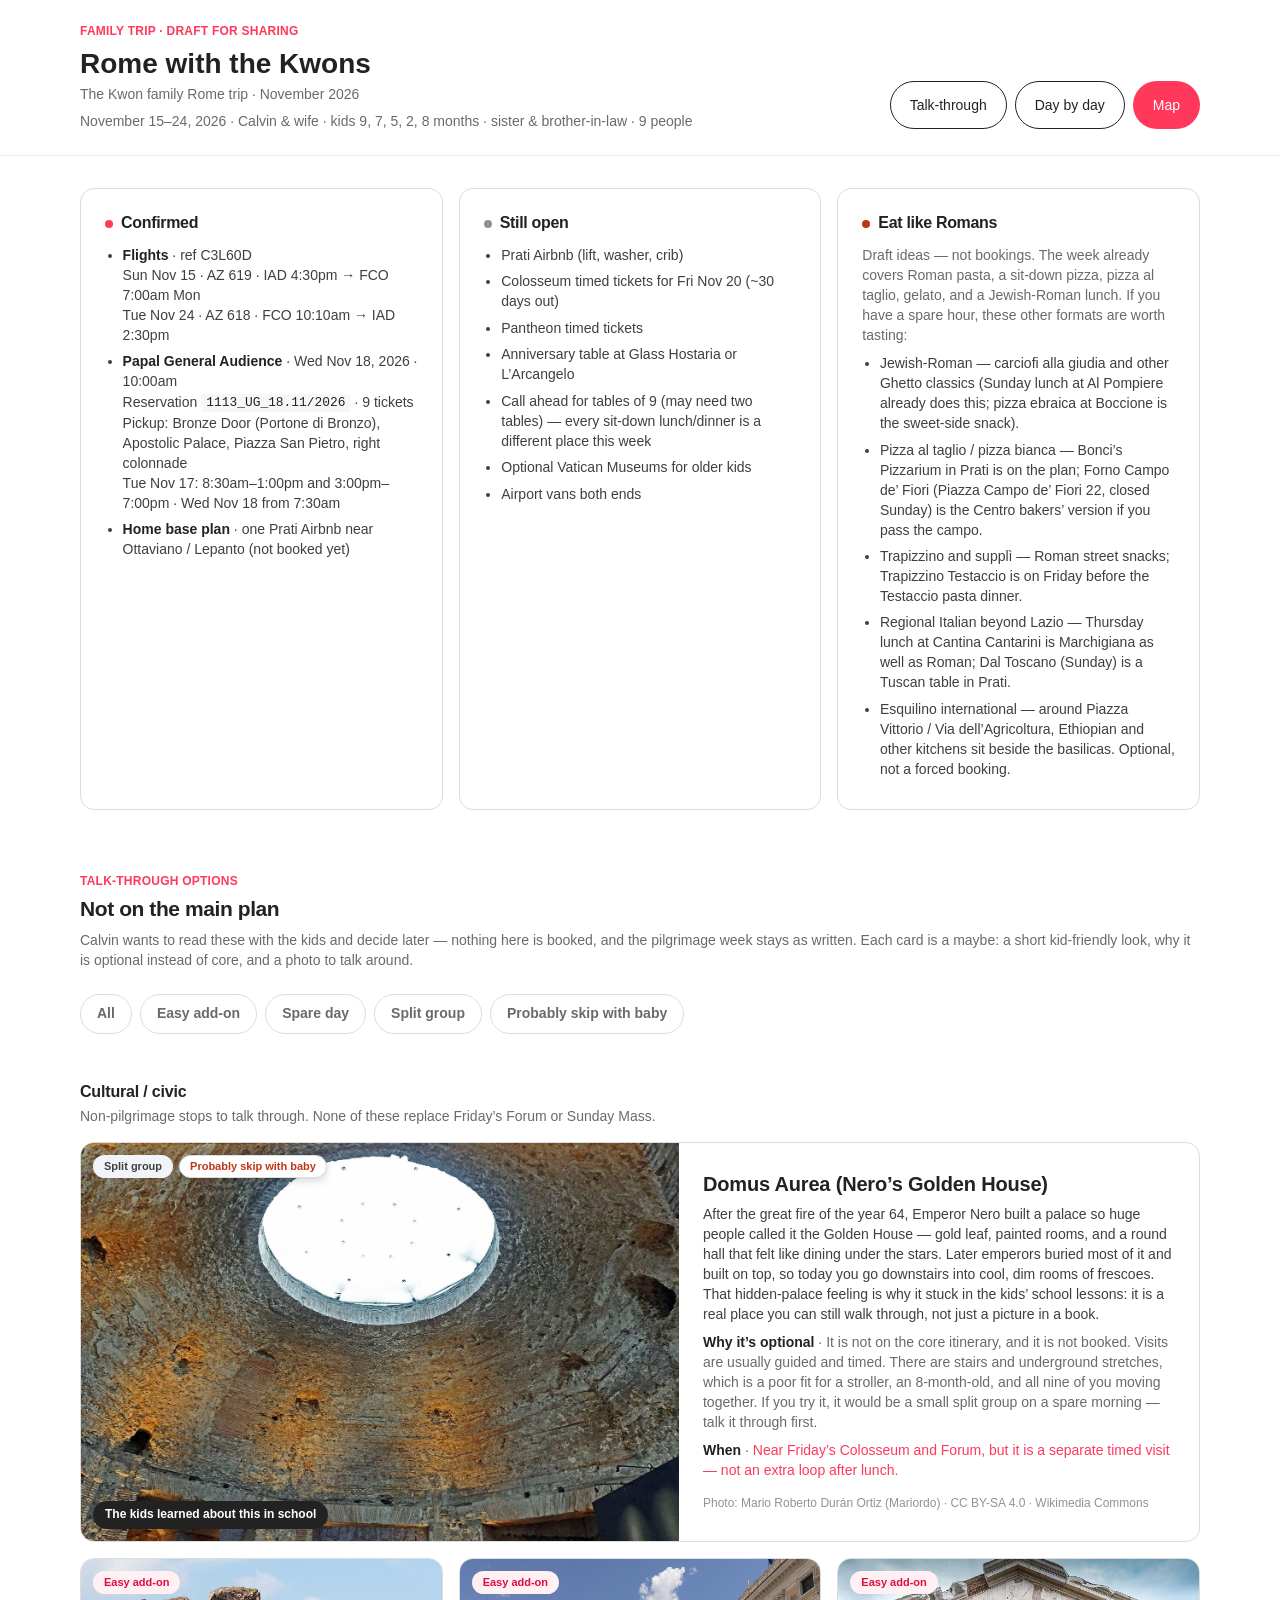
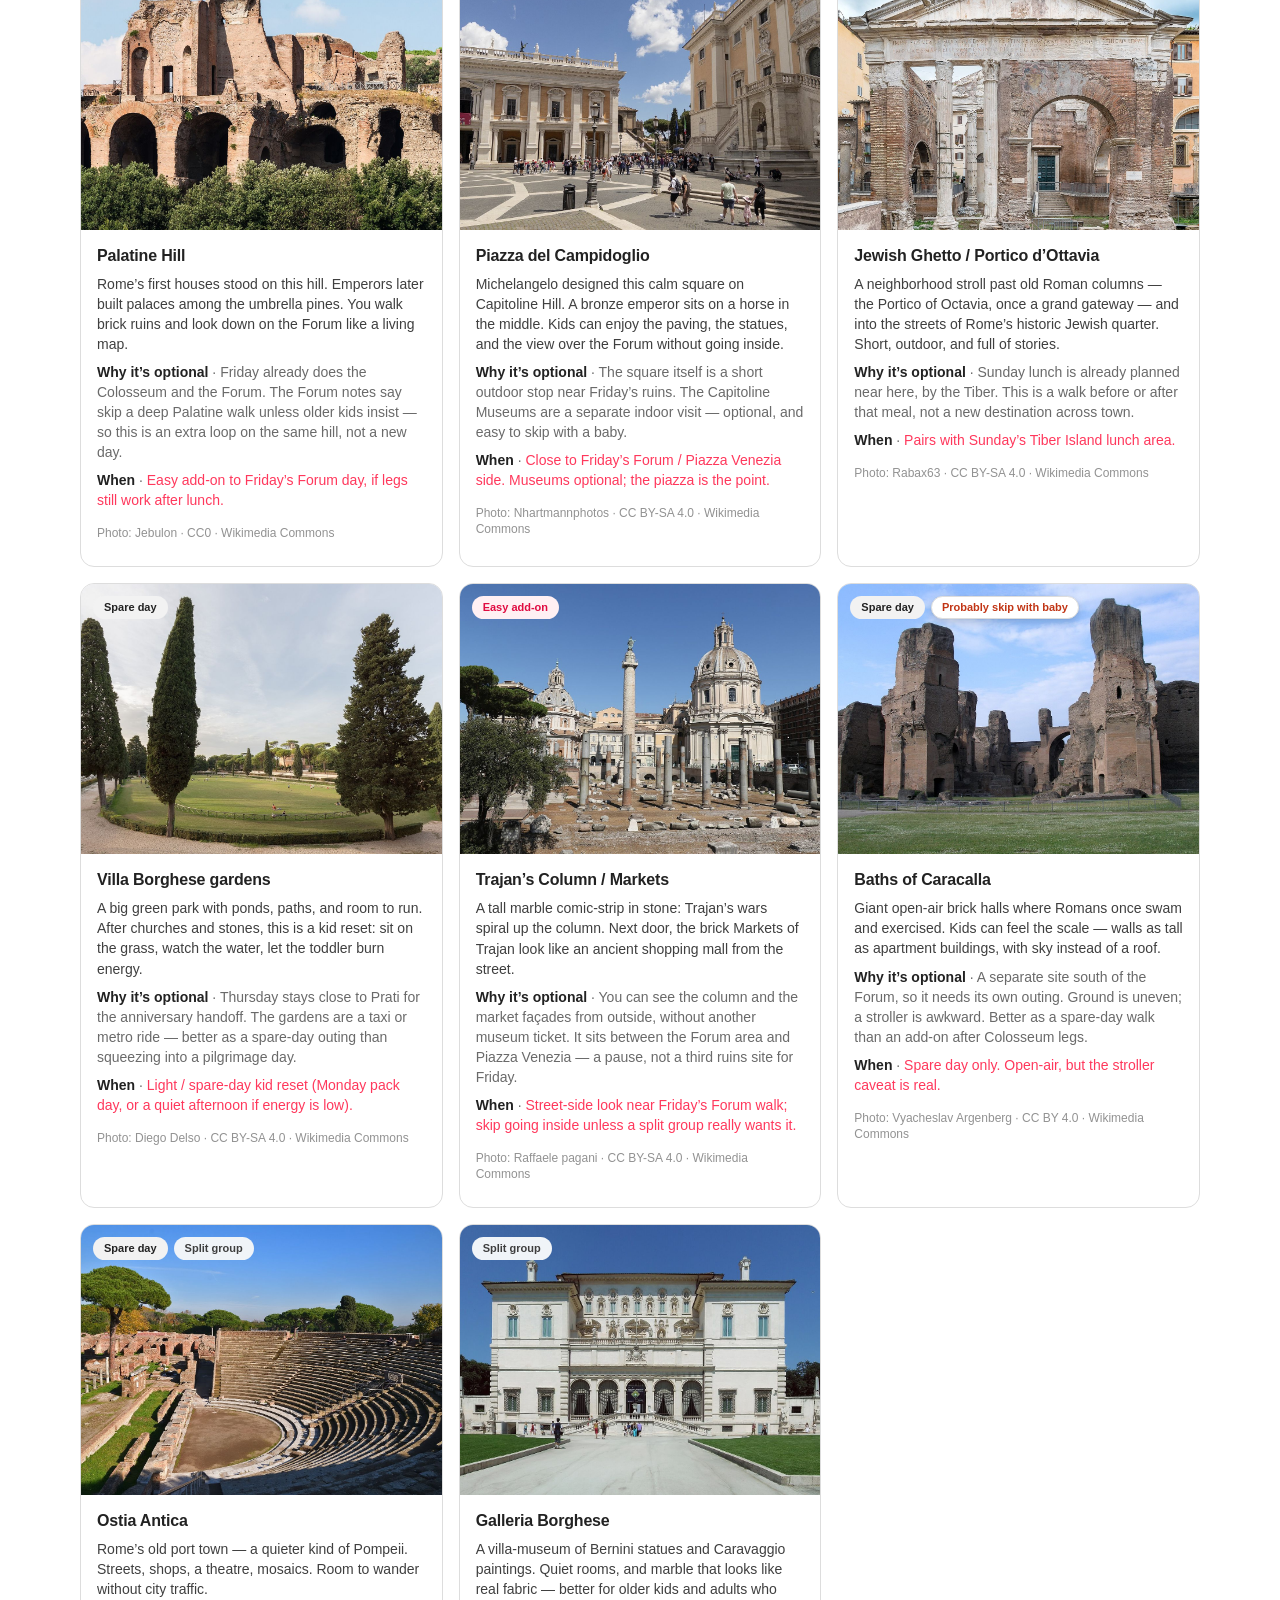
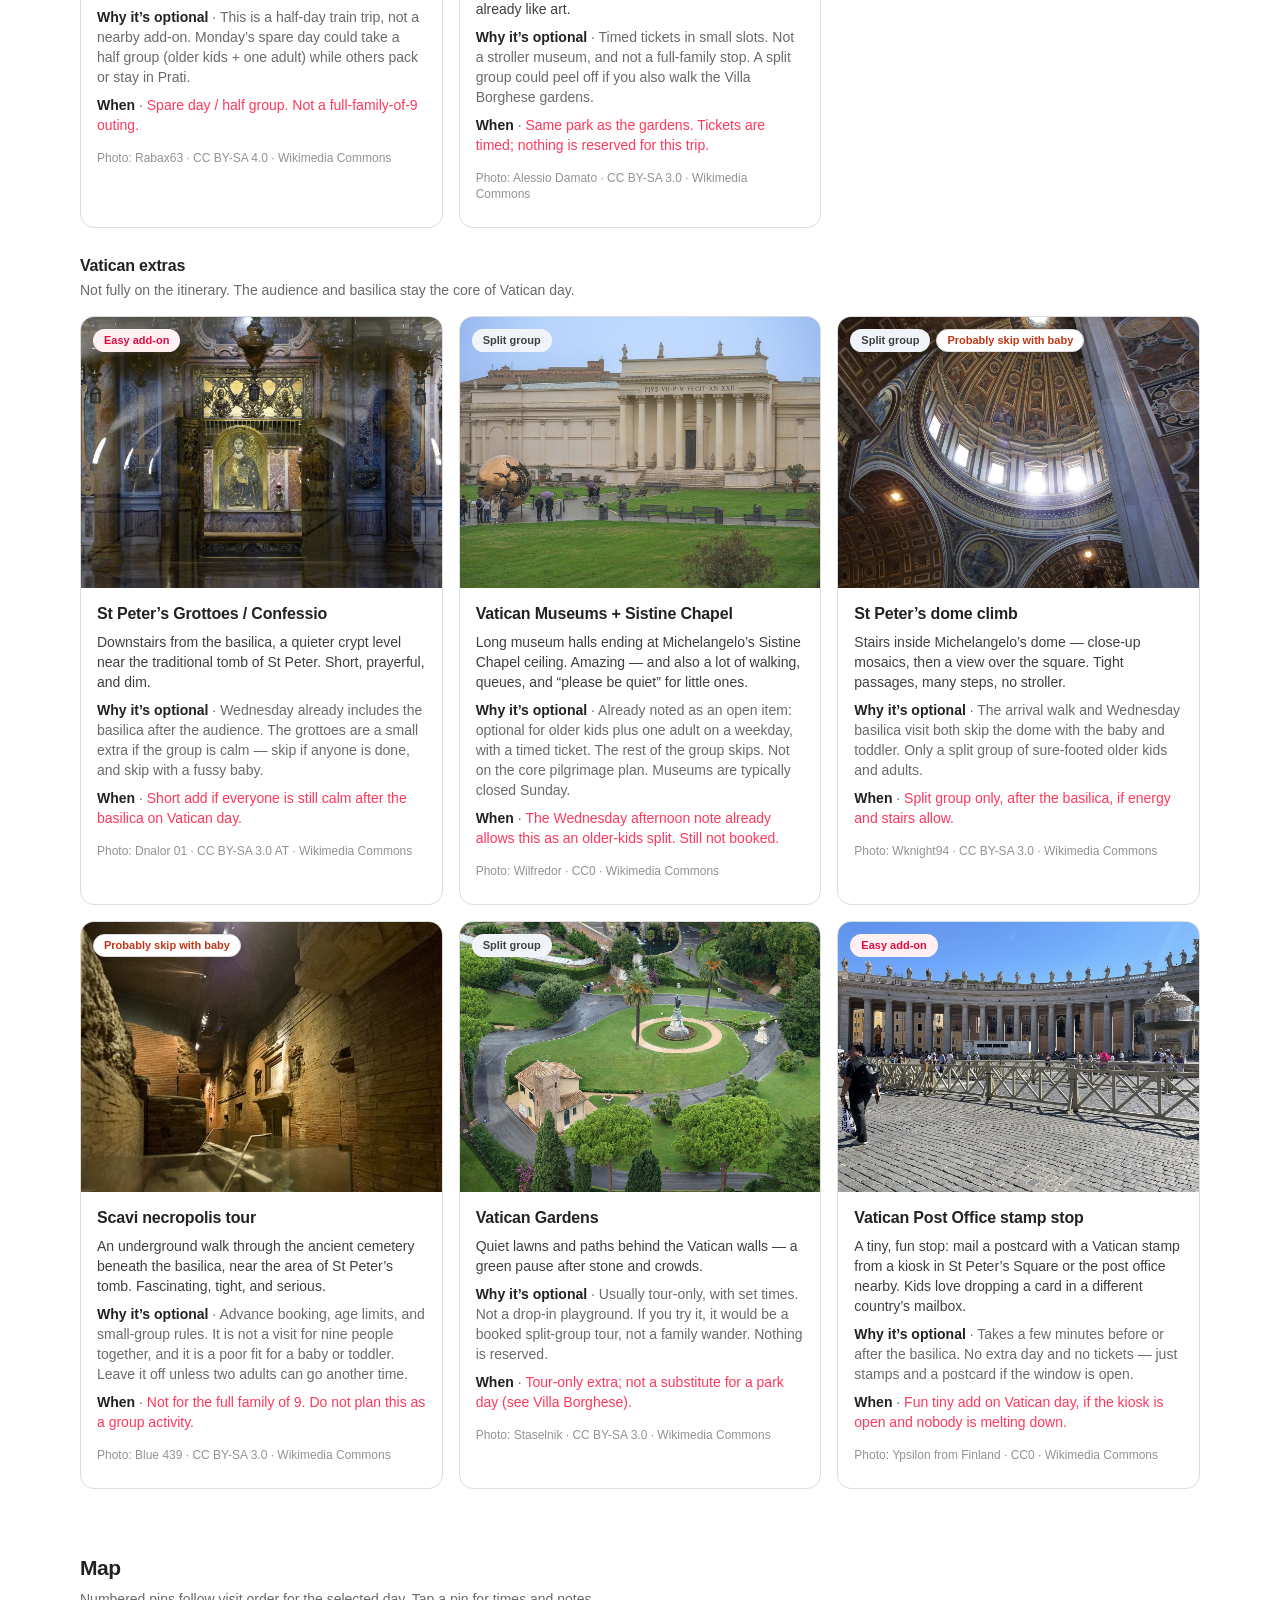
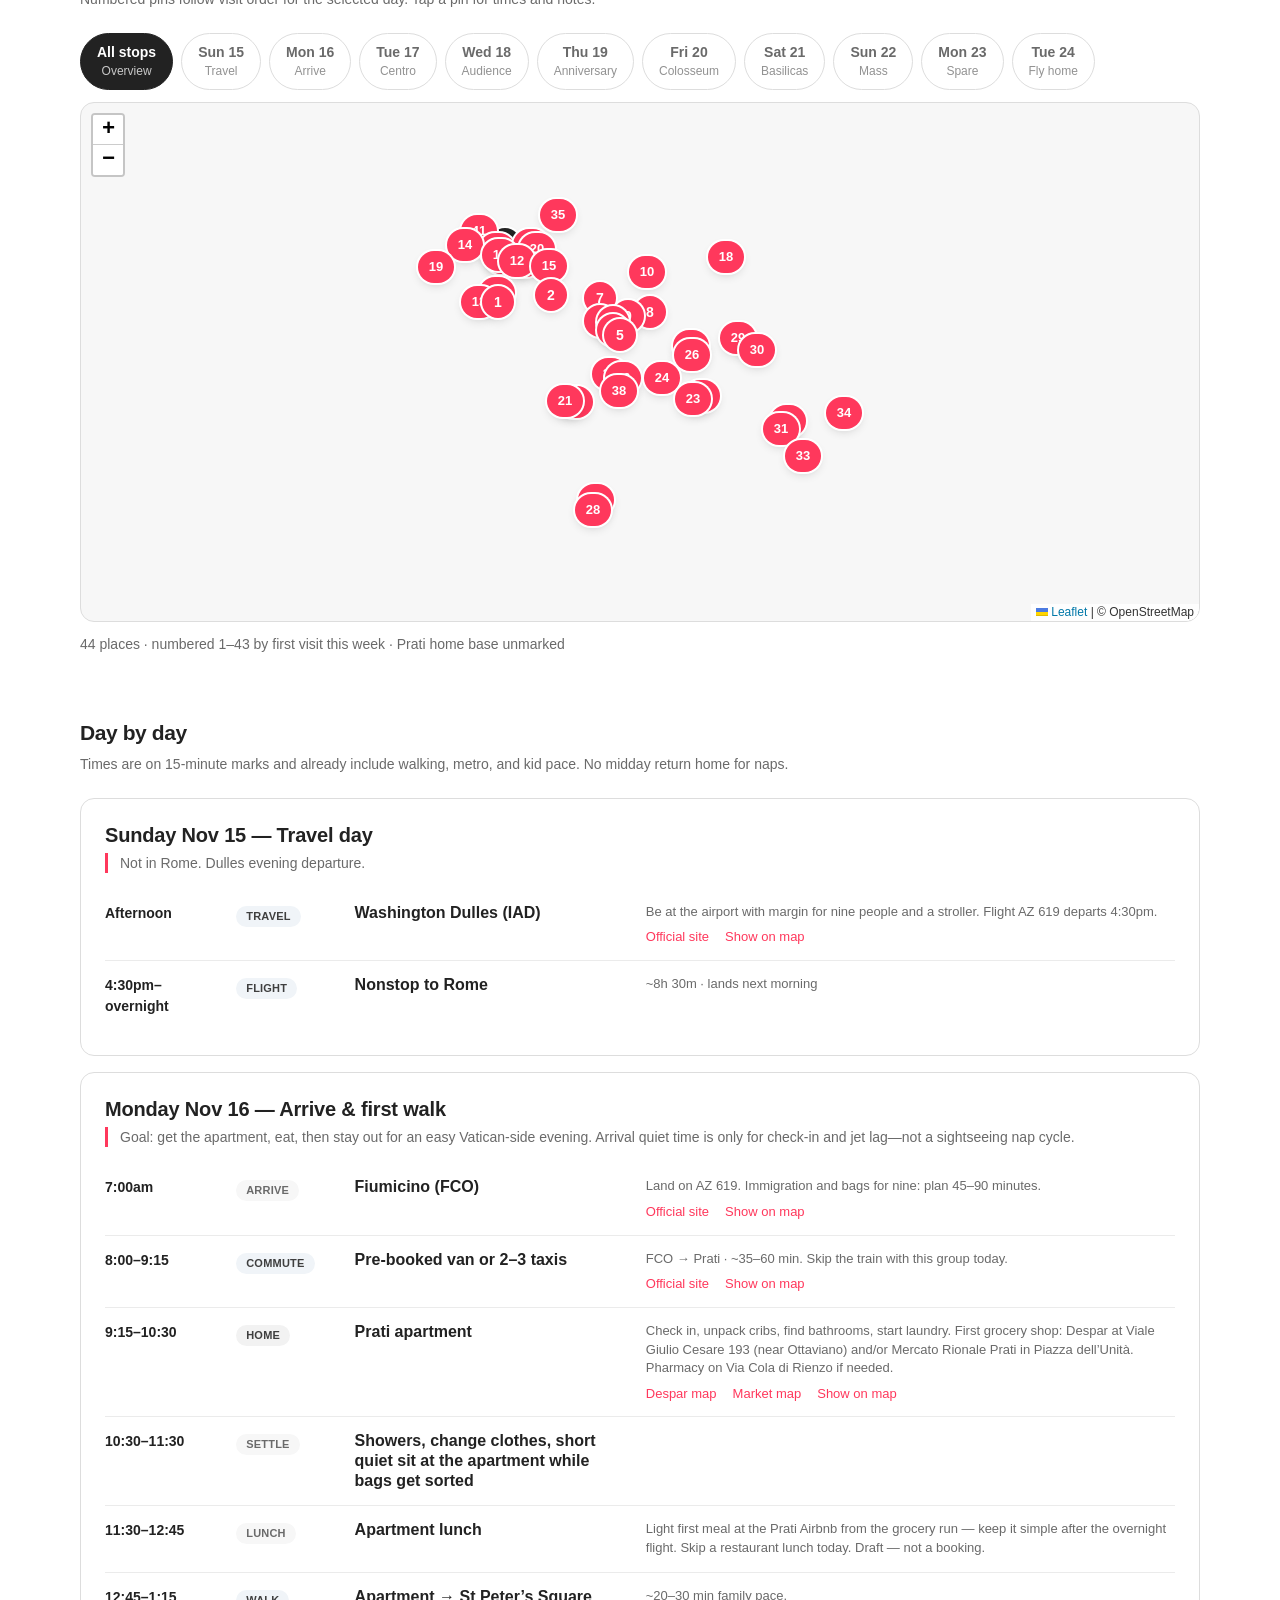
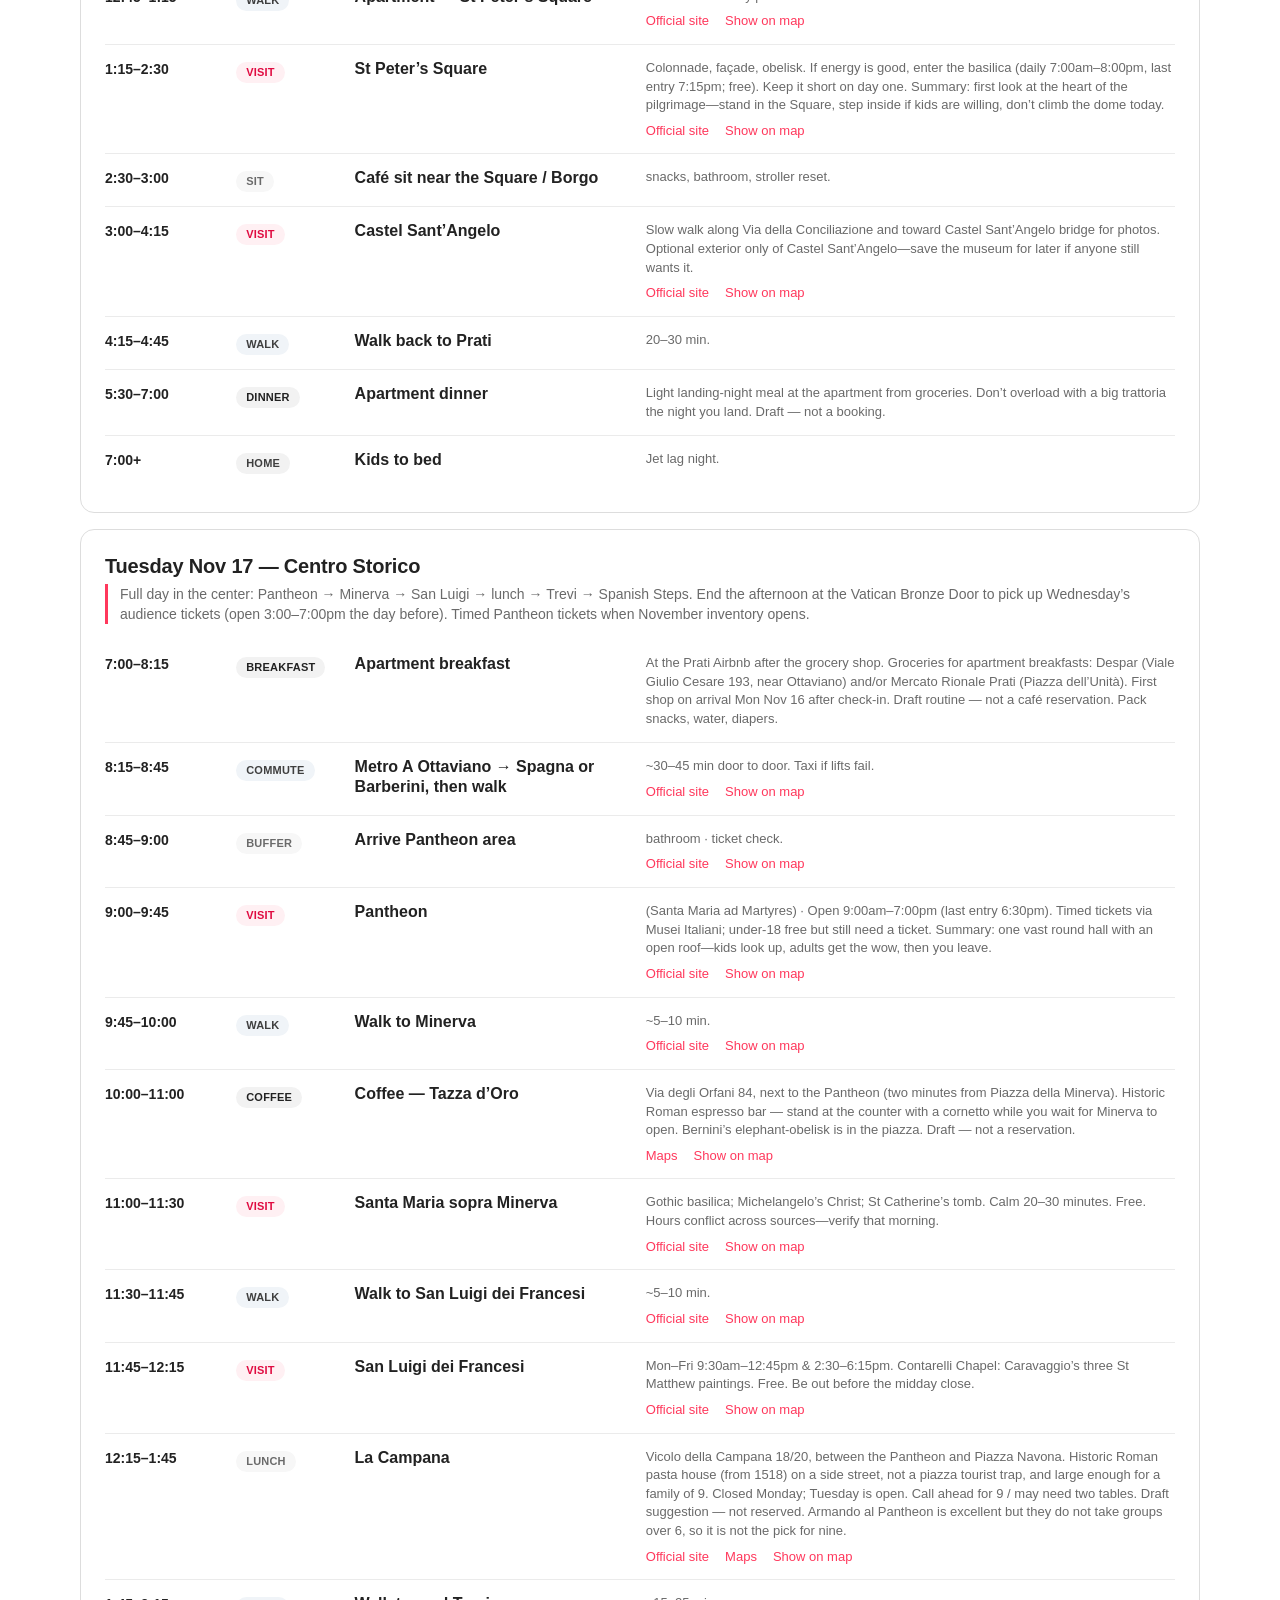
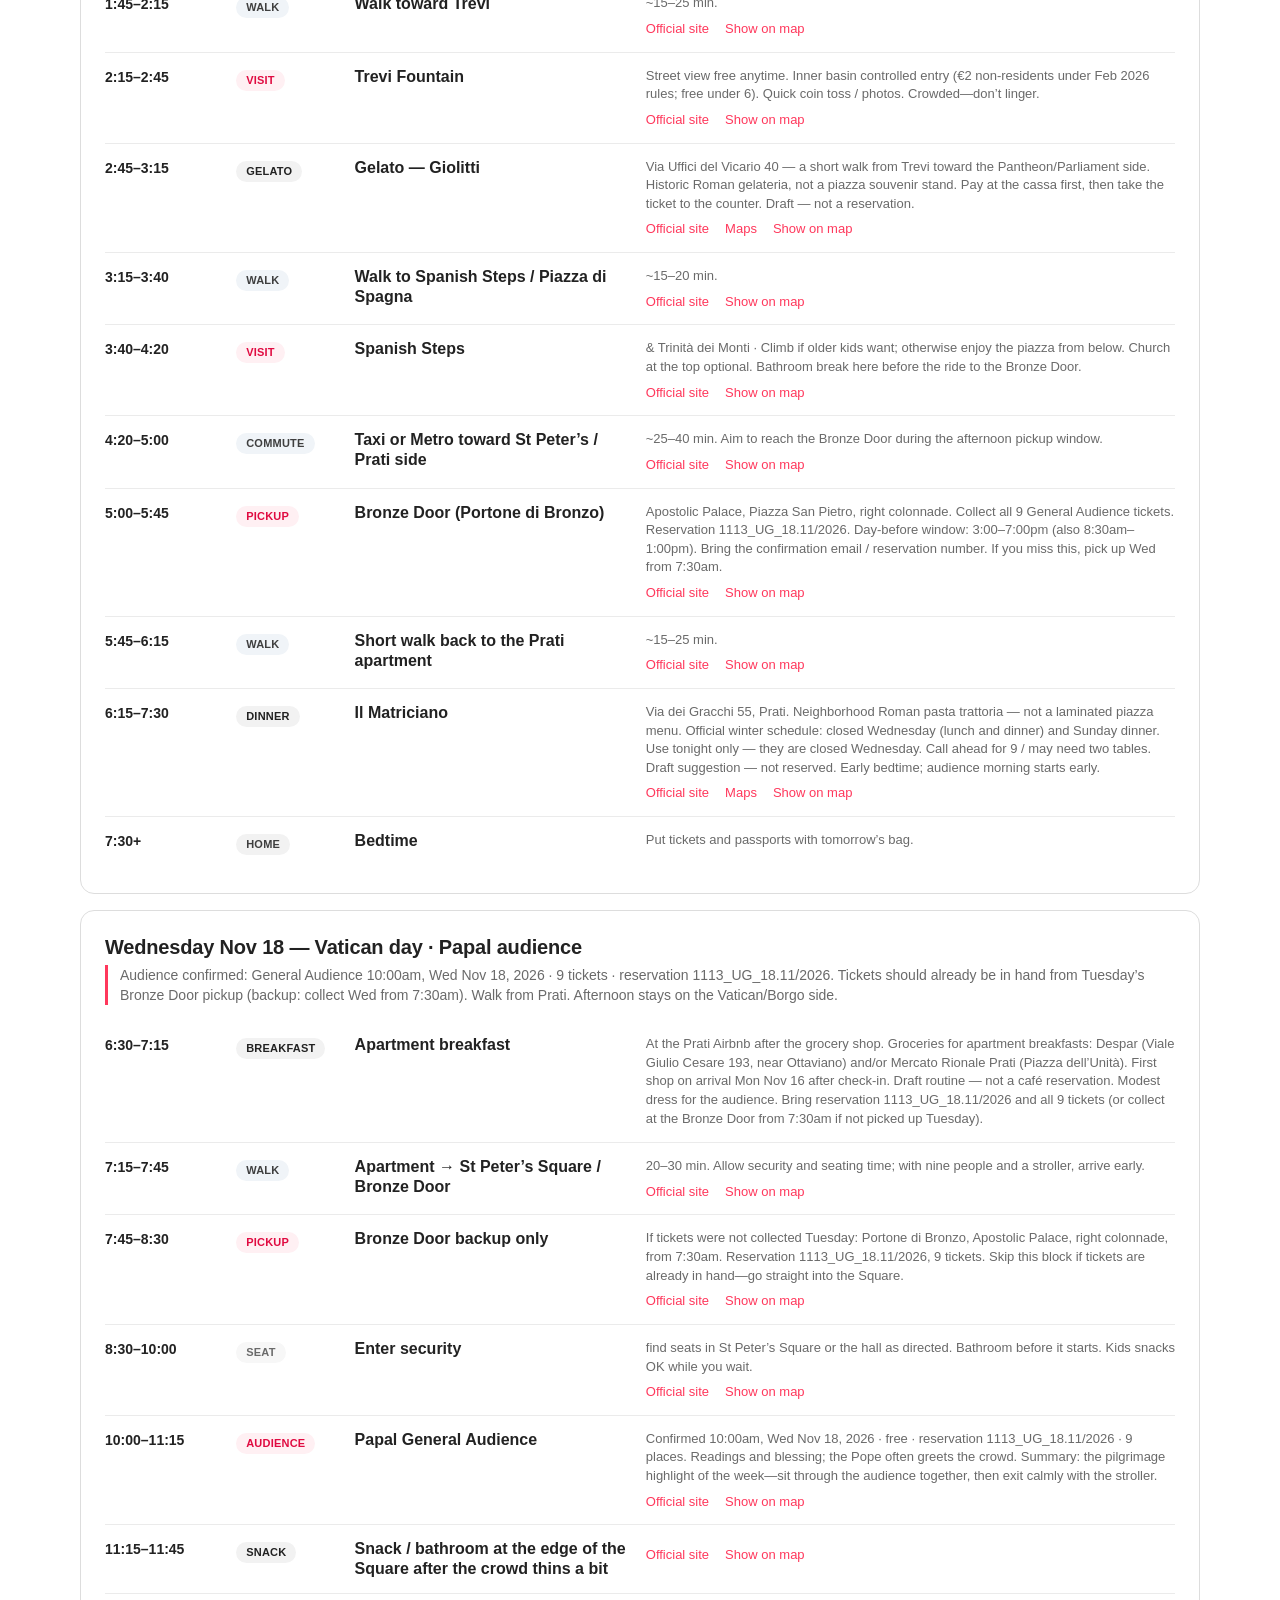
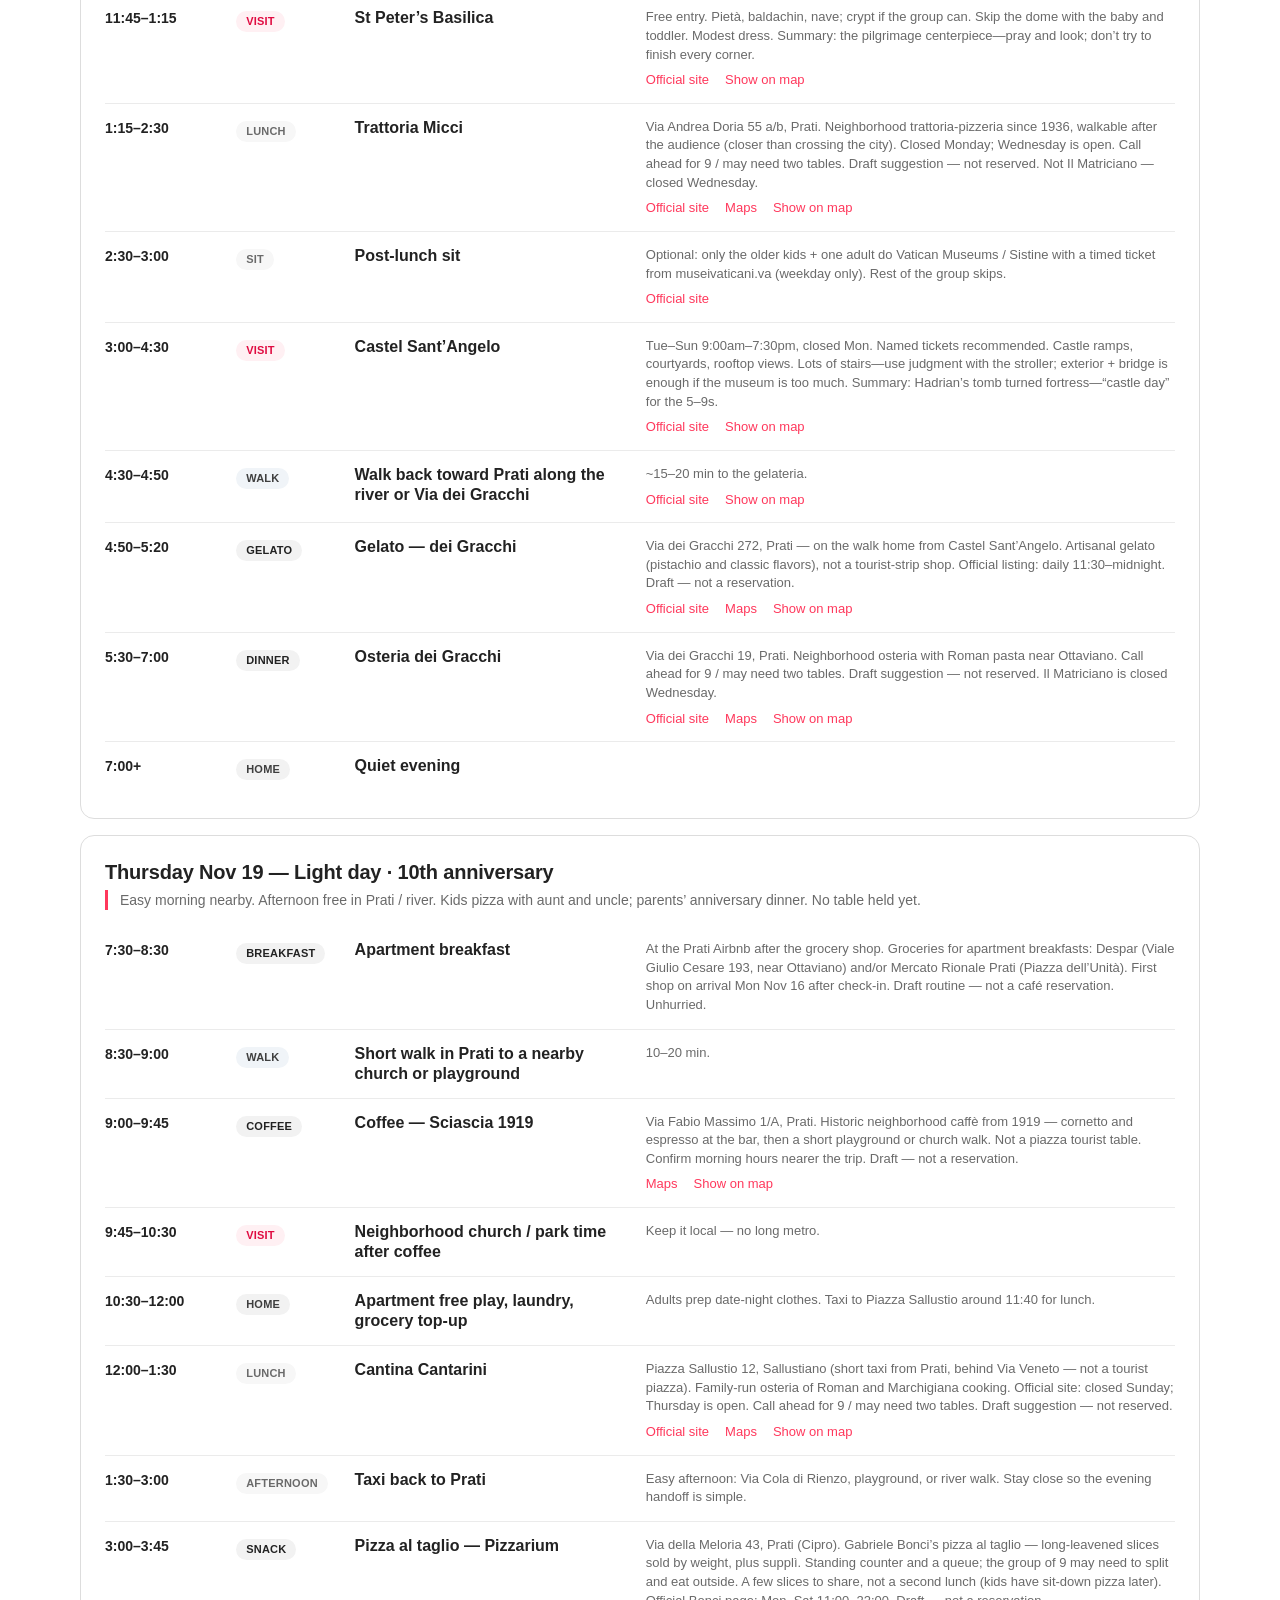
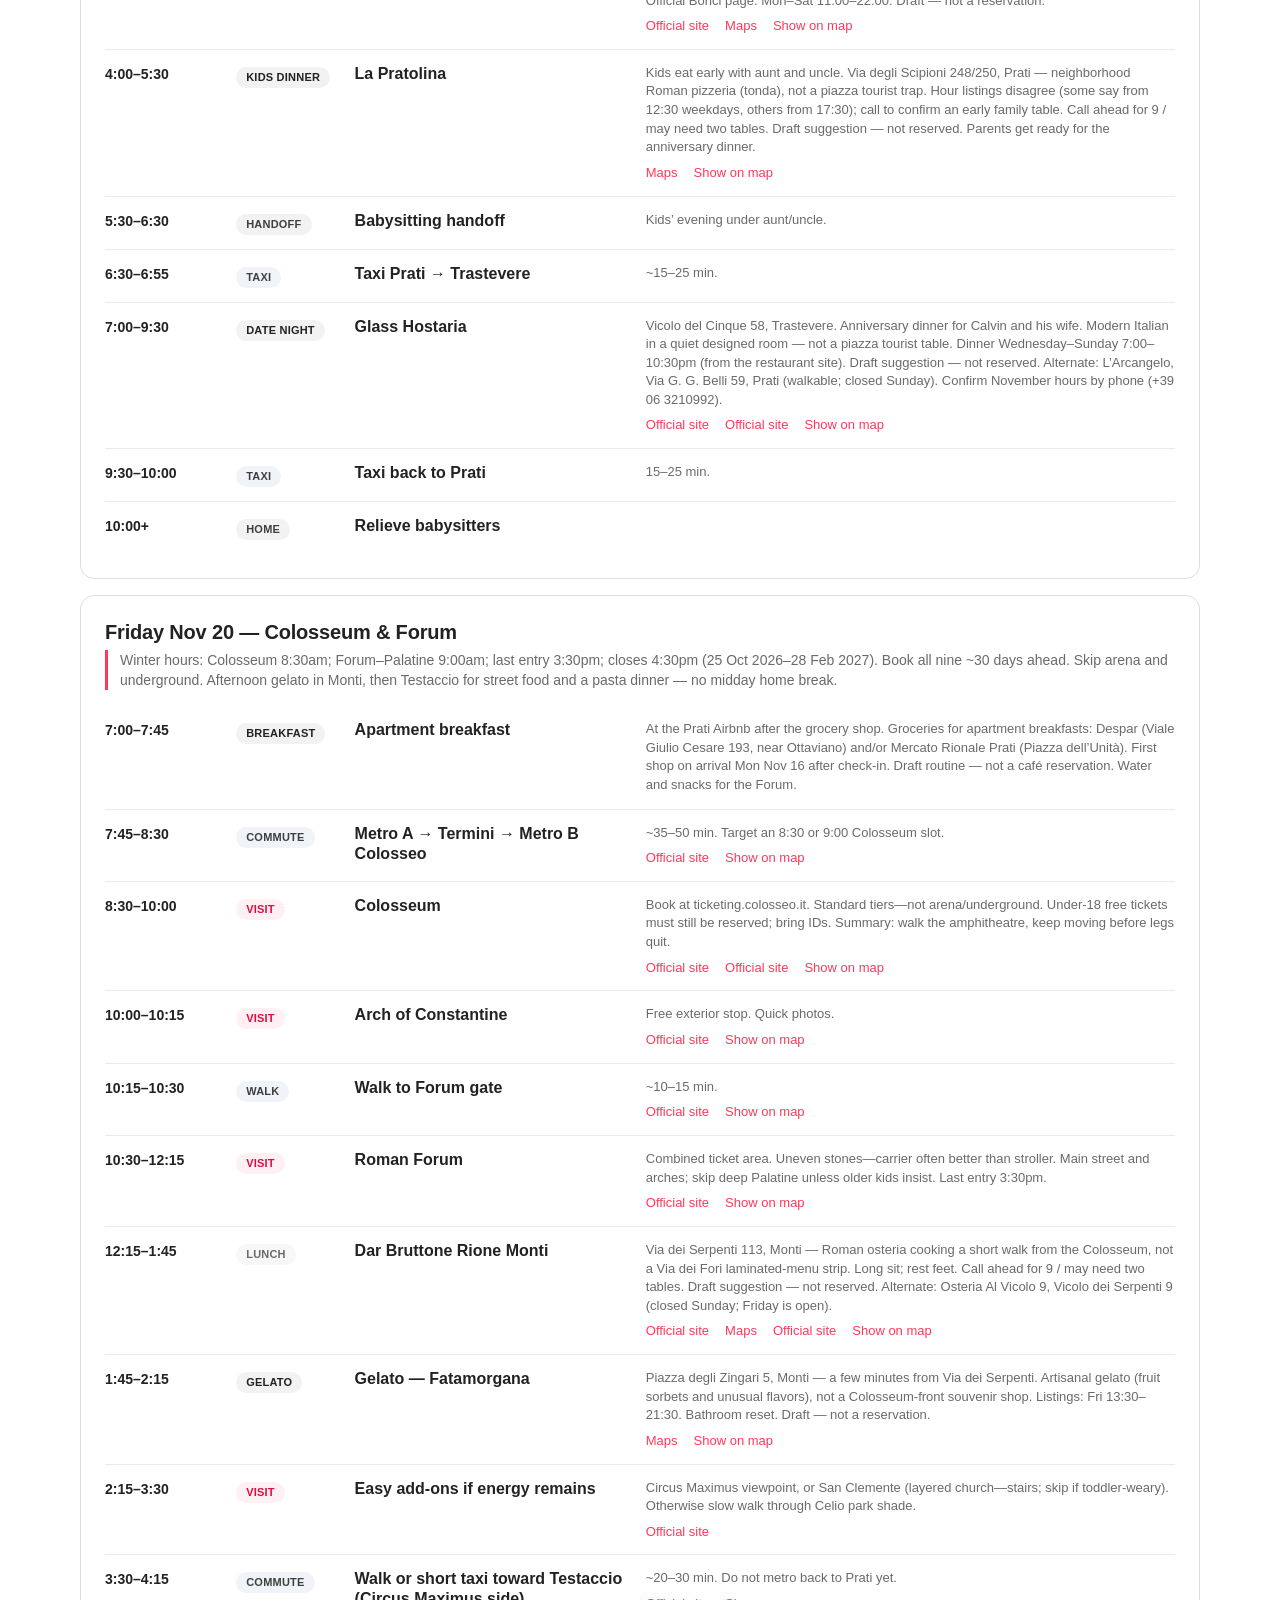
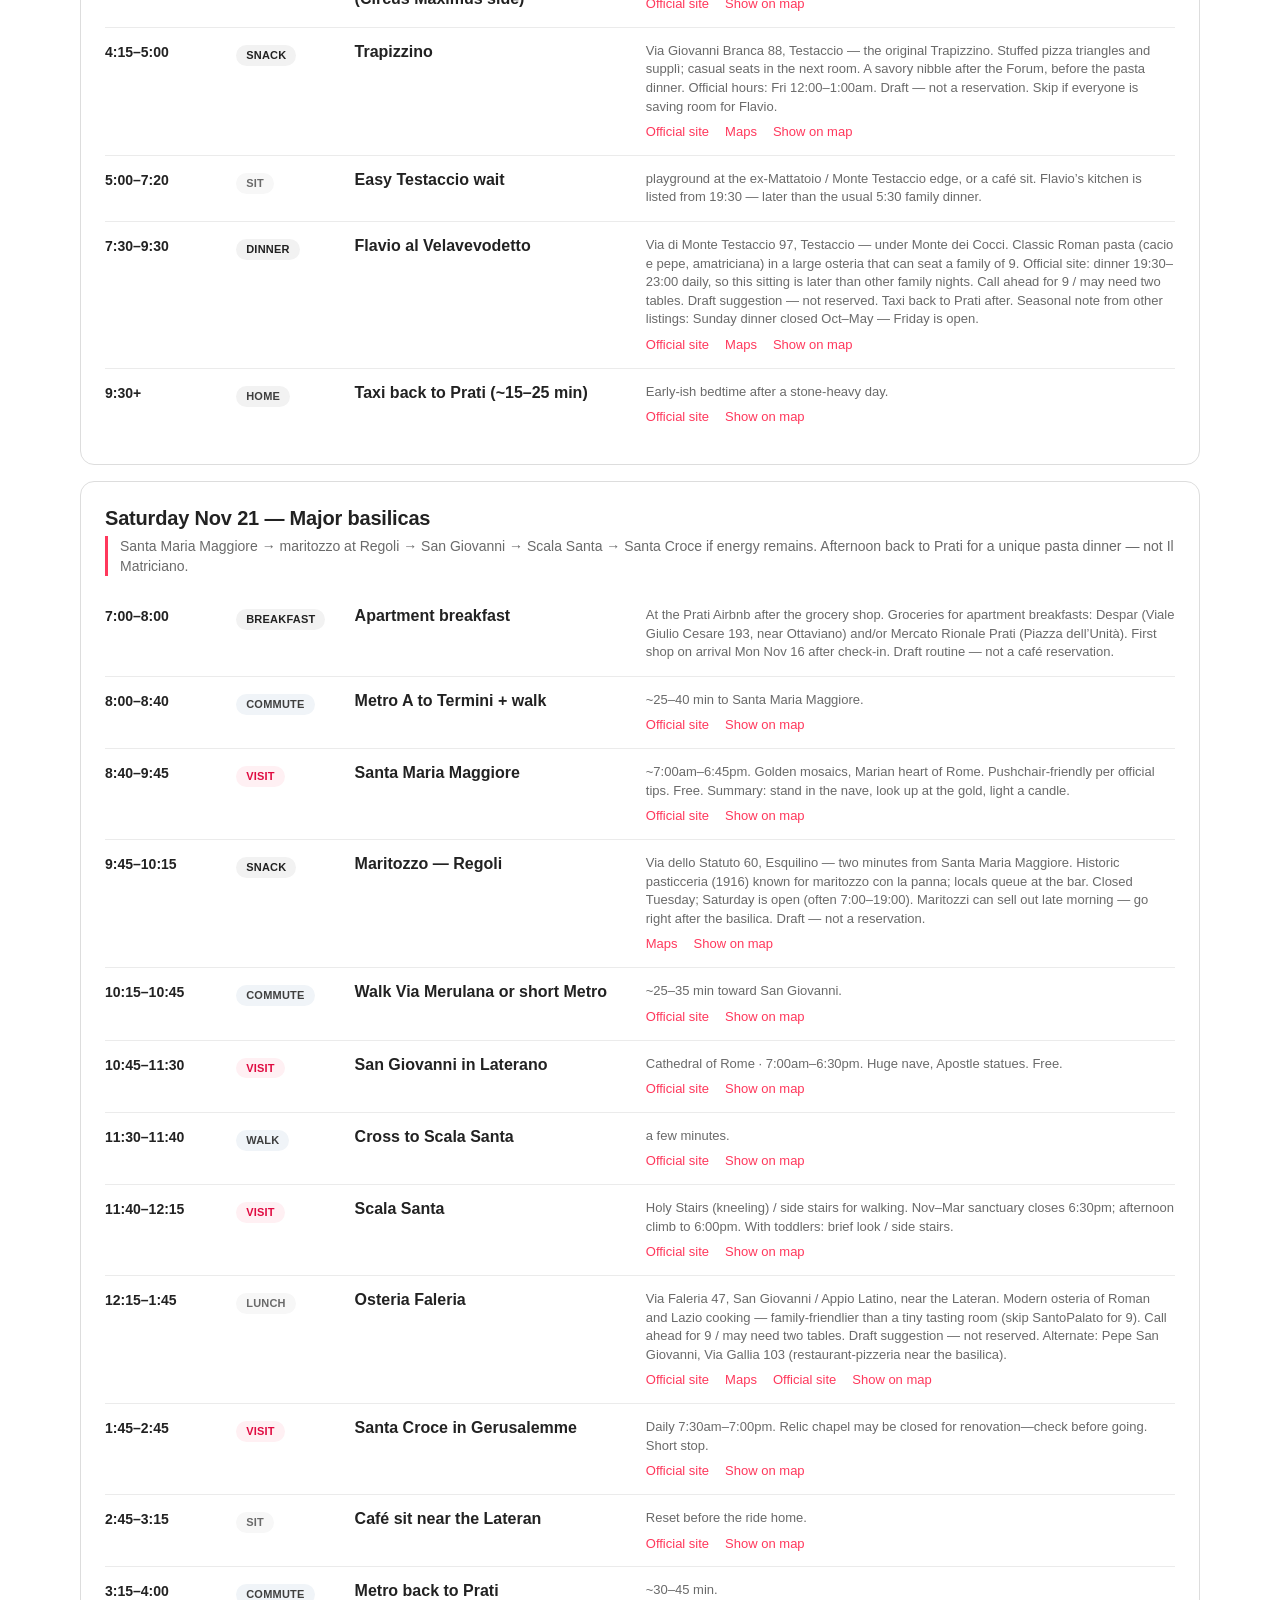
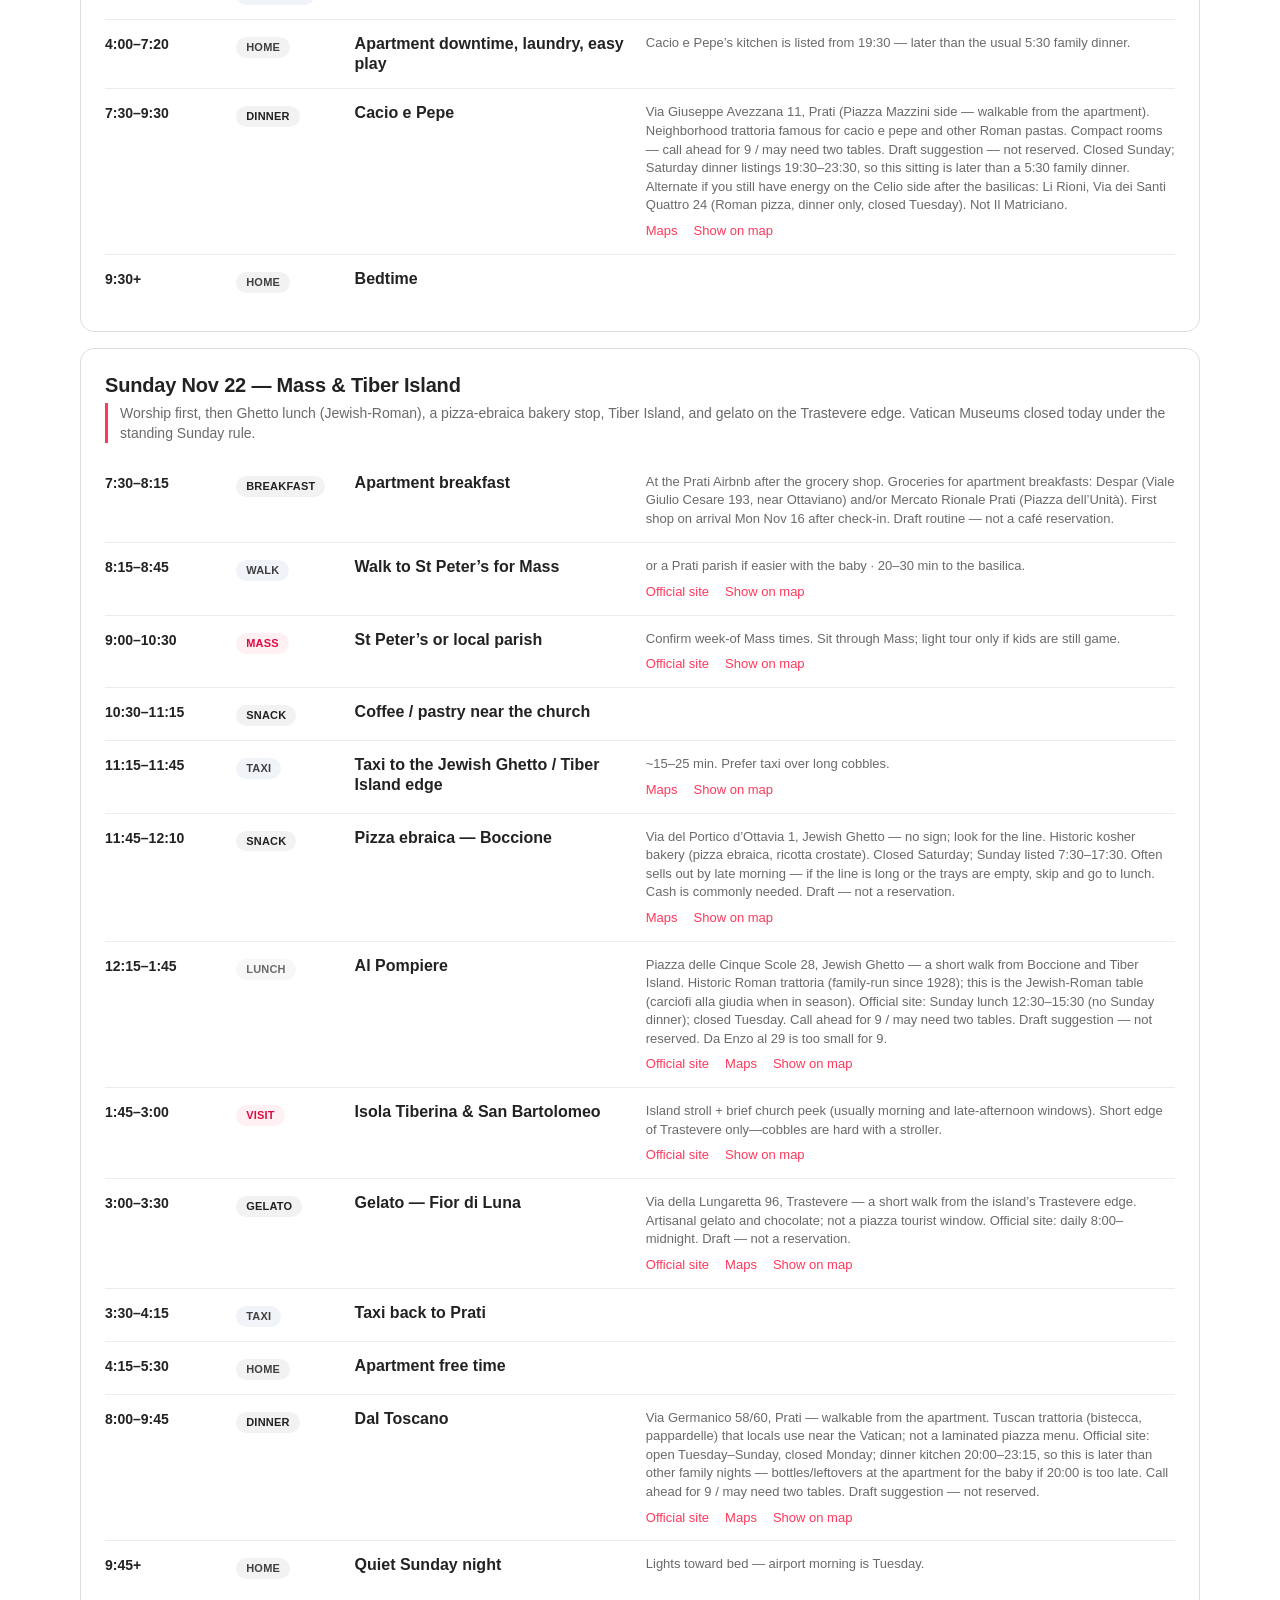
==== commit 7189733e: "Add talk-through options for optional Rome stops Family-facing section of cultural and Vatican extra" ====
--- a/index.html
+++ b/index.html
@@ -7,8 +7,8 @@
   <title>Kwon Family Rome · Nov 15–24, 2026</title>
   <meta name="description" content="Shared family itinerary for Rome with maps, times, and visit notes." />
   <link rel="icon" href="data:image/svg+xml,%3Csvg xmlns='http://www.w3.org/2000/svg' viewBox='0 0 32 32'%3E%3Ccircle cx='16' cy='16' r='16' fill='%23ff385c'/%3E%3C/svg%3E" />
-  <link rel="stylesheet" href="vendor/leaflet/leaflet.css?v=20260917f" />
-  <link rel="stylesheet" href="css/styles.css?v=20260917f" />
+  <link rel="stylesheet" href="vendor/leaflet/leaflet.css?v=20260917g" />
+  <link rel="stylesheet" href="css/styles.css?v=20260917g" />
 </head>
 <body>
   <header class="top">
@@ -20,6 +20,7 @@
         <p class="lede" id="lede">November 15–24, 2026</p>
       </div>
       <div class="top-actions">
+        <a class="btn ghost" href="#options">Talk-through</a>
         <a class="btn ghost" href="#days">Day by day</a>
         <a class="btn" href="#map-section">Map</a>
       </div>
@@ -41,6 +42,16 @@
         <p class="eat-intro" id="eat-intro"></p>
         <ul id="eat-list"></ul>
       </article>
+    </section>
+
+    <section class="wrap" id="options">
+      <div class="section-head">
+        <p class="eyebrow" id="options-kicker">Talk-through options</p>
+        <h2 id="options-title">Not on the main plan</h2>
+        <p class="hint" id="options-intro">Optional cultural stops to discuss with the kids. Nothing here is booked, and the day-by-day pilgrimage plan stays as written.</p>
+      </div>
+      <div class="day-tabs options-filters" id="options-filters" role="tablist" aria-label="Filter talk-through options"></div>
+      <div class="options-grid" id="options-grid"></div>
     </section>
 
     <section class="wrap" id="map-section">
@@ -66,7 +77,7 @@
     <p>Draft only · nothing booked except flights and the papal audience tickets · share with the travel group</p>
   </footer>
 
-  <script src="vendor/leaflet/leaflet.js?v=20260917f"></script>
-  <script src="js/trip-app.20260917f.js"></script>
+  <script src="vendor/leaflet/leaflet.js?v=20260917g"></script>
+  <script src="js/trip-app.20260917g.js"></script>
 </body>
 </html>
--- a/css/styles.css
+++ b/css/styles.css
@@ -537,6 +537,235 @@
 
 .pin-link:hover { color: var(--primary-active); text-decoration: underline; }
 
+/* —— Talk-through options gallery —— */
+.options-filters {
+  margin-bottom: var(--space-lg);
+}
+
+.options-filters .day-tab strong {
+  display: inline;
+}
+
+.options-grid {
+  display: grid;
+  grid-template-columns: repeat(3, minmax(0, 1fr));
+  gap: var(--space-base);
+}
+
+.option-card {
+  background: var(--surface-card);
+  border: 1px solid var(--hairline);
+  border-radius: var(--radius-md);
+  overflow: hidden;
+  display: flex;
+  flex-direction: column;
+  min-width: 0;
+}
+
+.option-card:hover {
+  box-shadow: var(--shadow);
+}
+
+.option-card.featured {
+  grid-column: 1 / -1;
+  display: grid;
+  grid-template-columns: minmax(0, 1.15fr) minmax(0, 1fr);
+  align-items: stretch;
+}
+
+.option-photo-wrap {
+  position: relative;
+  background: var(--surface-strong);
+  aspect-ratio: 4 / 3;
+  overflow: hidden;
+}
+
+.option-card.featured .option-photo-wrap {
+  aspect-ratio: auto;
+  min-height: 280px;
+}
+
+.option-photo {
+  width: 100%;
+  height: 100%;
+  object-fit: cover;
+  display: block;
+}
+
+.option-photo-fallback {
+  width: 100%;
+  height: 100%;
+  min-height: 180px;
+  display: flex;
+  align-items: center;
+  justify-content: center;
+  padding: var(--space-lg);
+  text-align: center;
+  color: var(--muted);
+  font-size: 14px;
+  background: var(--surface-soft);
+}
+
+.option-badges {
+  position: absolute;
+  top: 12px;
+  left: 12px;
+  right: 12px;
+  display: flex;
+  flex-wrap: wrap;
+  gap: 6px;
+}
+
+.option-badge {
+  display: inline-flex;
+  align-items: center;
+  border-radius: var(--radius-full);
+  padding: 4px 10px;
+  font-size: 11px;
+  font-weight: 600;
+  line-height: 1.18;
+  background: var(--canvas);
+  color: var(--ink);
+  border: 1px solid var(--hairline);
+  box-shadow: var(--shadow);
+}
+
+.option-badge.easy-add-on {
+  background: #fff0f3;
+  color: var(--primary-active);
+  border-color: transparent;
+  box-shadow: none;
+}
+
+.option-badge.spare-day {
+  background: var(--surface-strong);
+  color: var(--ink);
+  border-color: transparent;
+  box-shadow: none;
+}
+
+.option-badge.split-group {
+  background: #f0f4f8;
+  color: var(--body);
+  border-color: transparent;
+  box-shadow: none;
+}
+
+.option-badge.skip-with-baby {
+  background: var(--canvas);
+  color: var(--error);
+  border-color: var(--hairline);
+  box-shadow: var(--shadow);
+}
+
+.option-callout {
+  position: absolute;
+  bottom: 12px;
+  left: 12px;
+  right: 12px;
+  width: max-content;
+  max-width: calc(100% - 24px);
+  background: var(--ink);
+  color: var(--on-primary);
+  border-radius: var(--radius-full);
+  padding: 6px 12px;
+  font-size: 12px;
+  font-weight: 600;
+  line-height: 1.33;
+}
+
+.option-body {
+  padding: var(--space-base) var(--space-base) var(--space-lg);
+  display: flex;
+  flex-direction: column;
+  gap: 8px;
+  flex: 1;
+}
+
+.option-card.featured .option-body {
+  padding: var(--space-lg);
+  justify-content: center;
+}
+
+.option-body h3 {
+  margin: 0;
+  font-size: 16px;
+  font-weight: 600;
+  line-height: 1.25;
+}
+
+.option-card.featured .option-body h3 {
+  font-size: 1.25rem;
+  line-height: 1.2;
+}
+
+.option-blurb,
+.option-why,
+.option-pair {
+  margin: 0;
+  font-size: 14px;
+  line-height: 1.43;
+  color: var(--body);
+}
+
+.option-why,
+.option-pair {
+  color: var(--muted);
+}
+
+.option-why strong,
+.option-pair strong {
+  color: var(--ink);
+  font-weight: 600;
+}
+
+.option-pair a {
+  color: var(--primary);
+  font-weight: 500;
+  text-decoration: none;
+}
+
+.option-pair a:hover {
+  color: var(--primary-active);
+  text-decoration: underline;
+}
+
+.option-credit {
+  margin: 8px 0 0;
+  font-size: 12px;
+  line-height: 1.33;
+  color: var(--muted-soft);
+}
+
+.option-empty {
+  grid-column: 1 / -1;
+  margin: 0;
+  padding: var(--space-xl);
+  text-align: center;
+  color: var(--muted);
+  background: var(--surface-soft);
+  border-radius: var(--radius-md);
+}
+
+.options-group {
+  grid-column: 1 / -1;
+  margin: var(--space-md) 0 0;
+}
+
+.options-group h3 {
+  margin: 0 0 4px;
+  font-size: 16px;
+  font-weight: 600;
+  line-height: 1.25;
+}
+
+.options-group p {
+  margin: 0;
+  font-size: 14px;
+  line-height: 1.43;
+  color: var(--muted);
+}
+
 /* —— Footer —— */
 .foot {
   padding: var(--space-xxl) 0 var(--space-section);
@@ -596,11 +825,23 @@
   box-shadow: none;
 }
 
+@media (max-width: 1128px) {
+  .options-grid { grid-template-columns: repeat(2, minmax(0, 1fr)); }
+}
+
 @media (max-width: 960px) {
   .hero-grid { grid-template-columns: 1fr; }
 }
 
 @media (max-width: 800px) {
+  .options-grid { grid-template-columns: 1fr; }
+  .option-card.featured {
+    grid-template-columns: 1fr;
+  }
+  .option-card.featured .option-photo-wrap {
+    aspect-ratio: 4 / 3;
+    min-height: 0;
+  }
   .top-inner {
     align-items: flex-start;
     flex-direction: column;
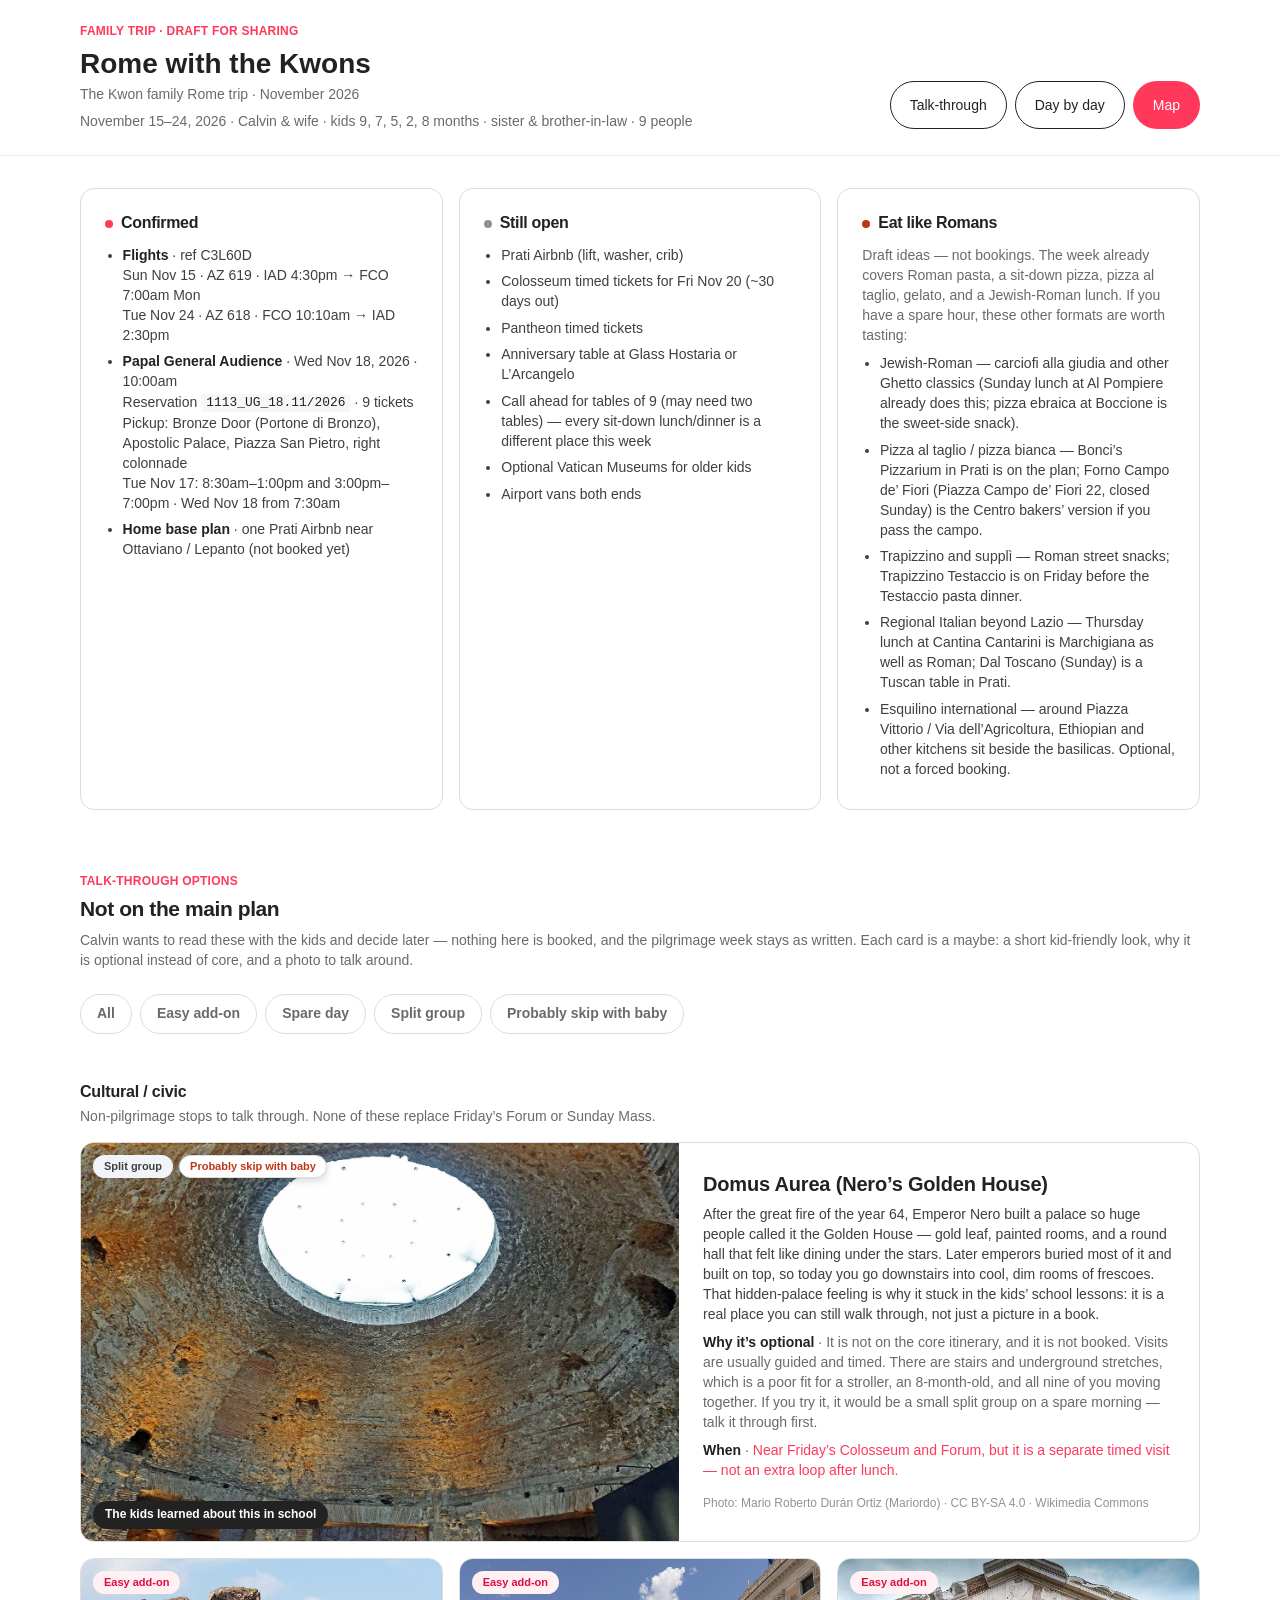
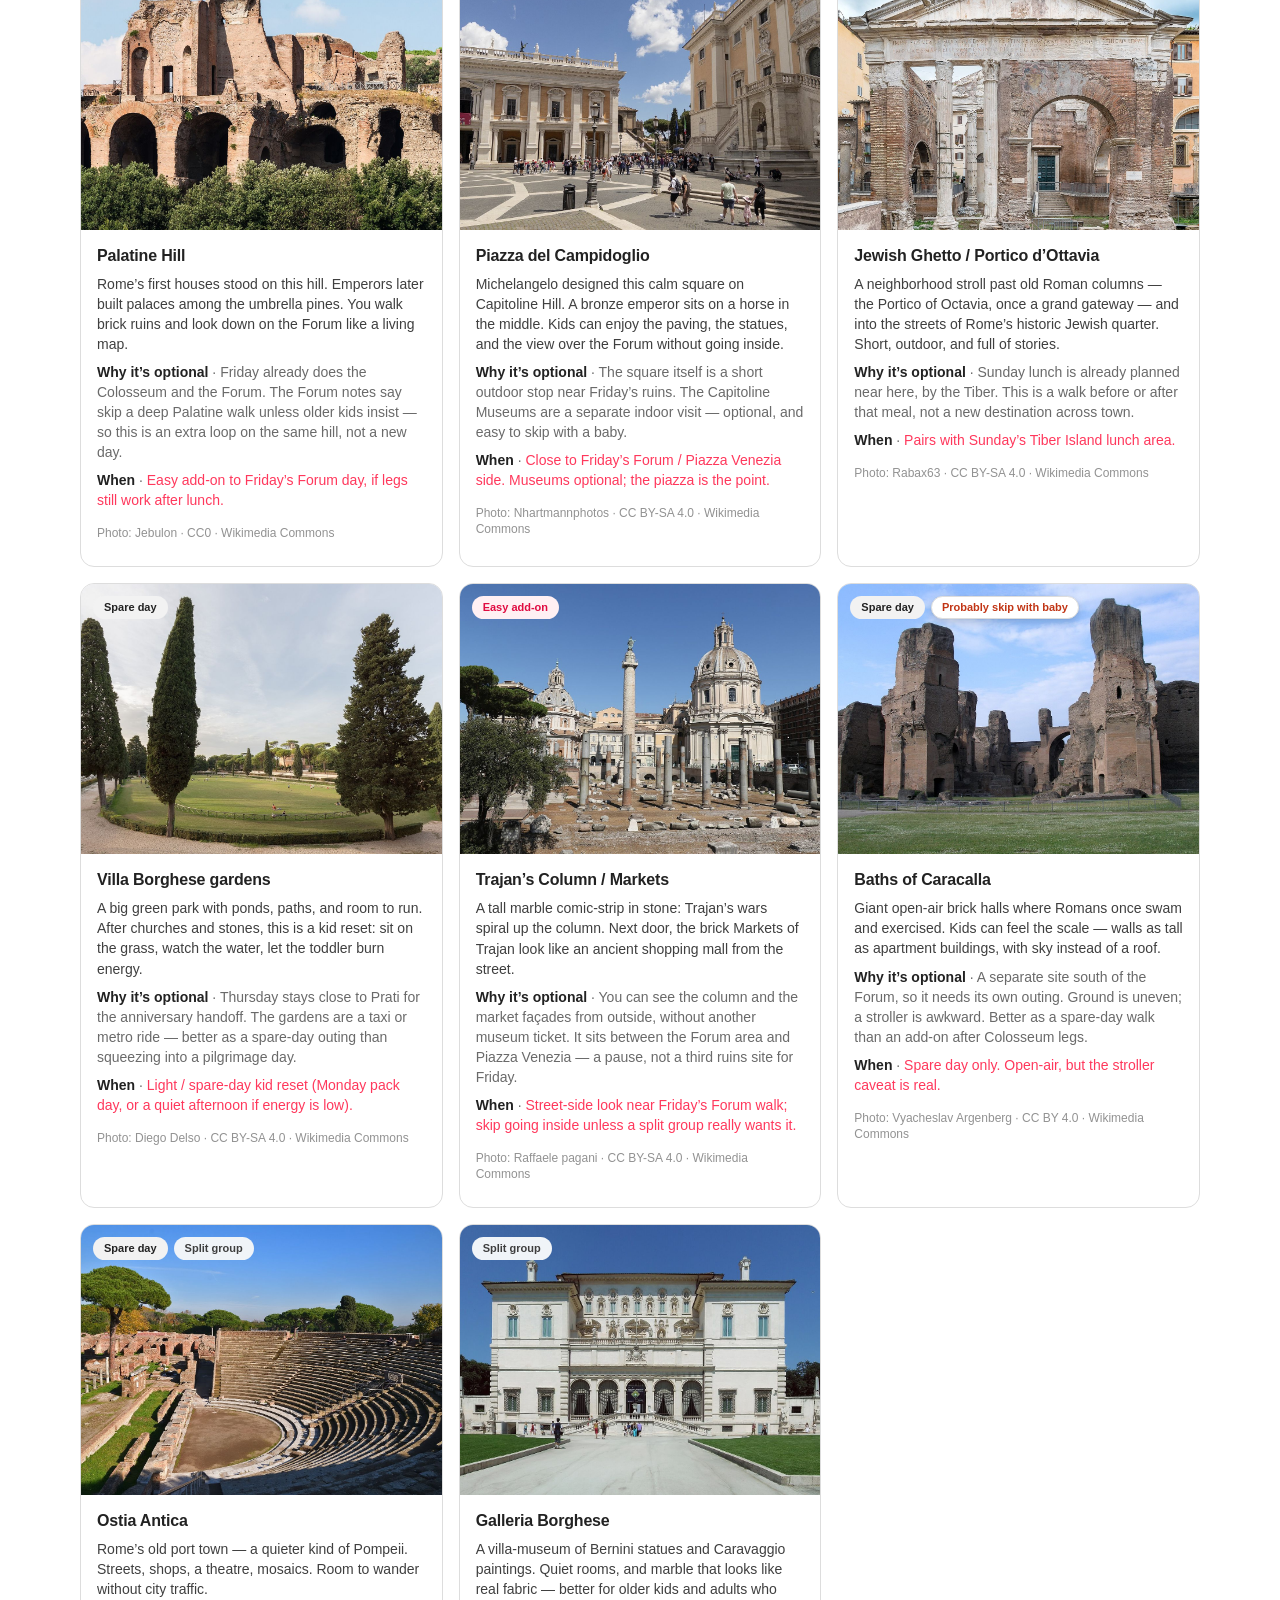
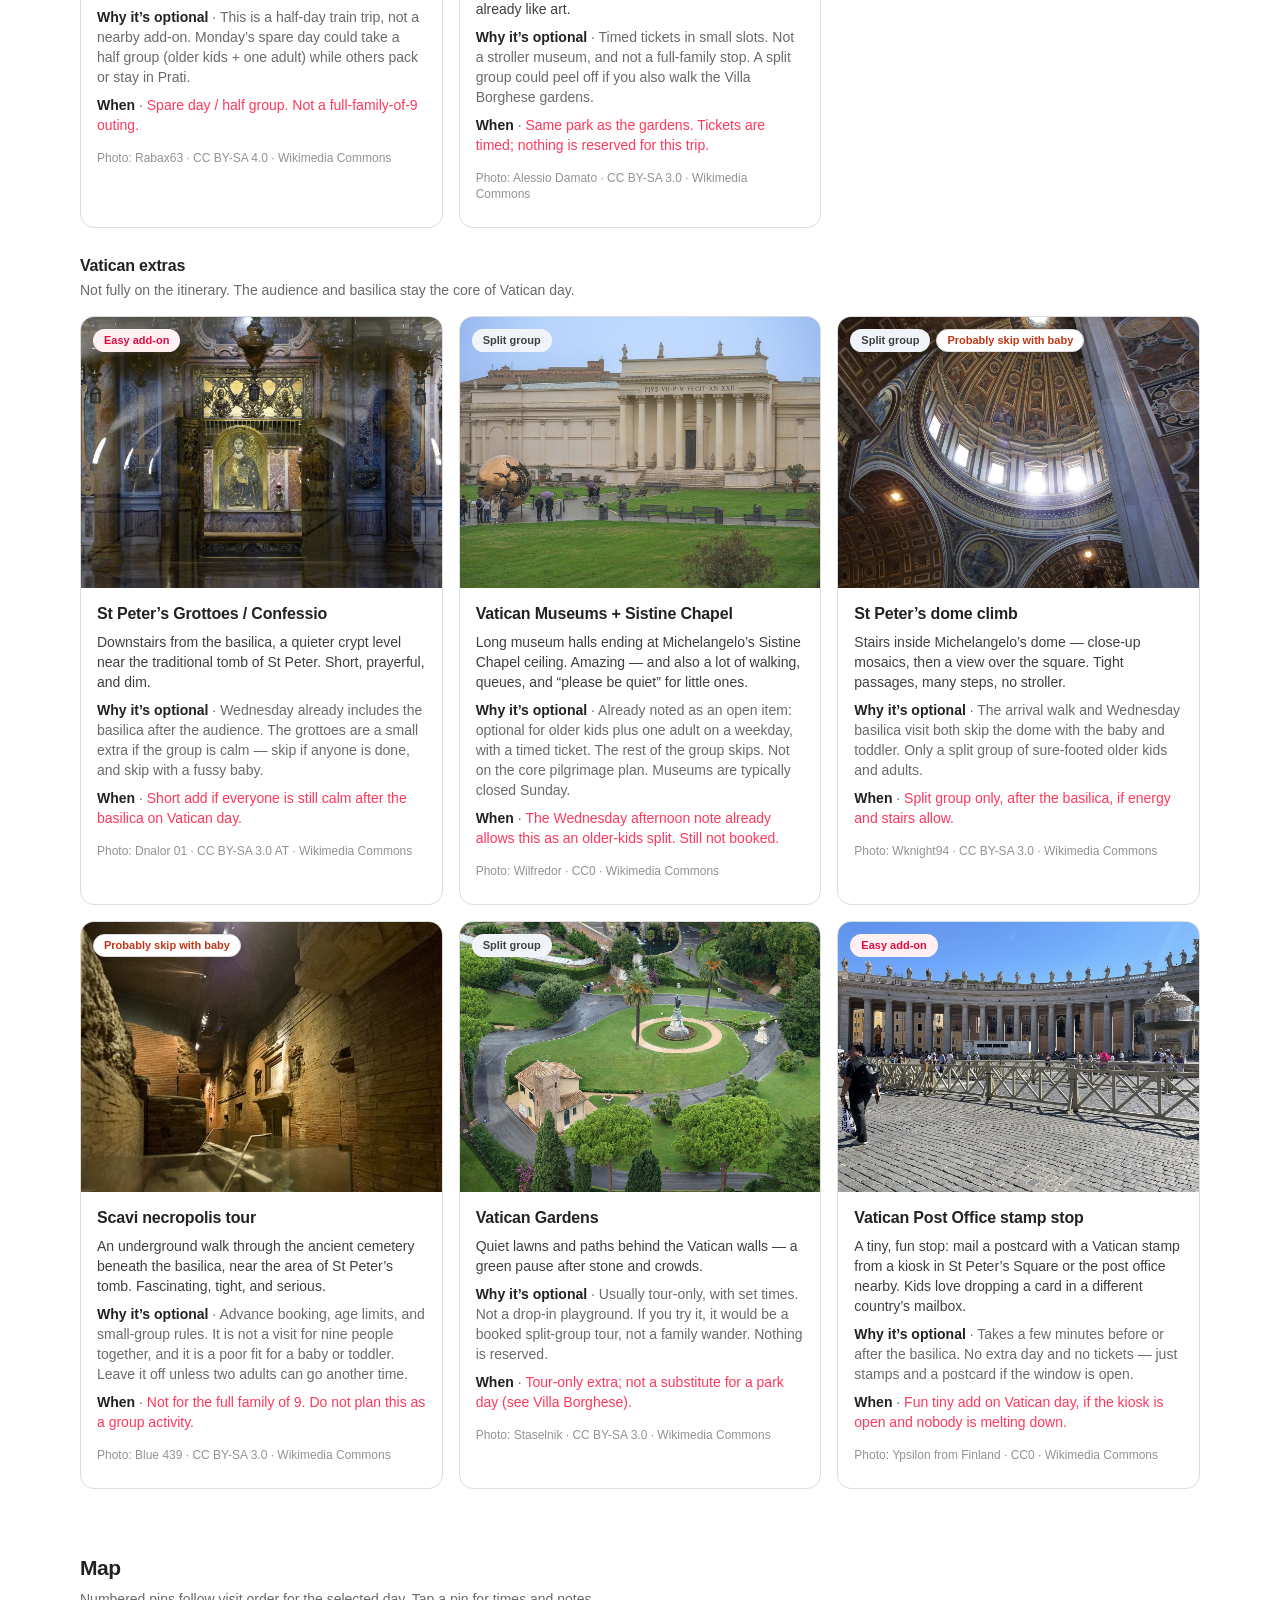
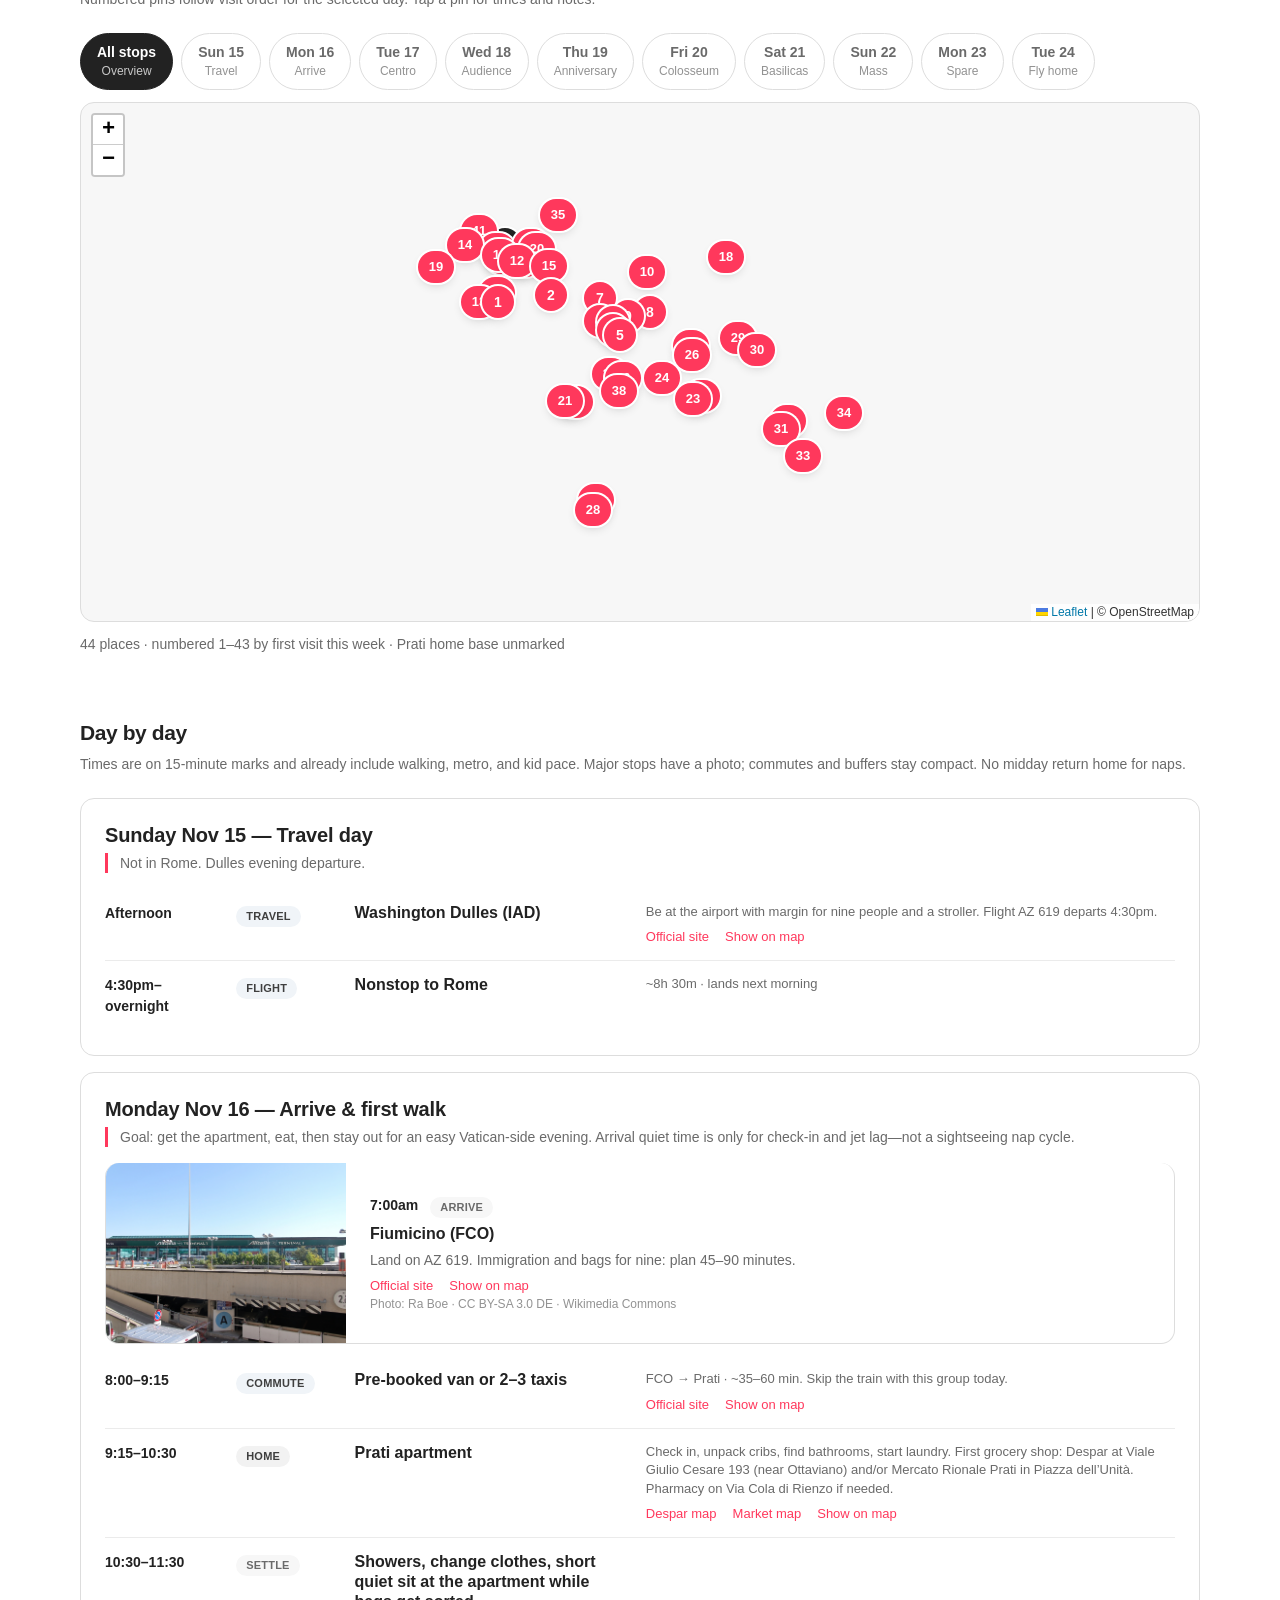
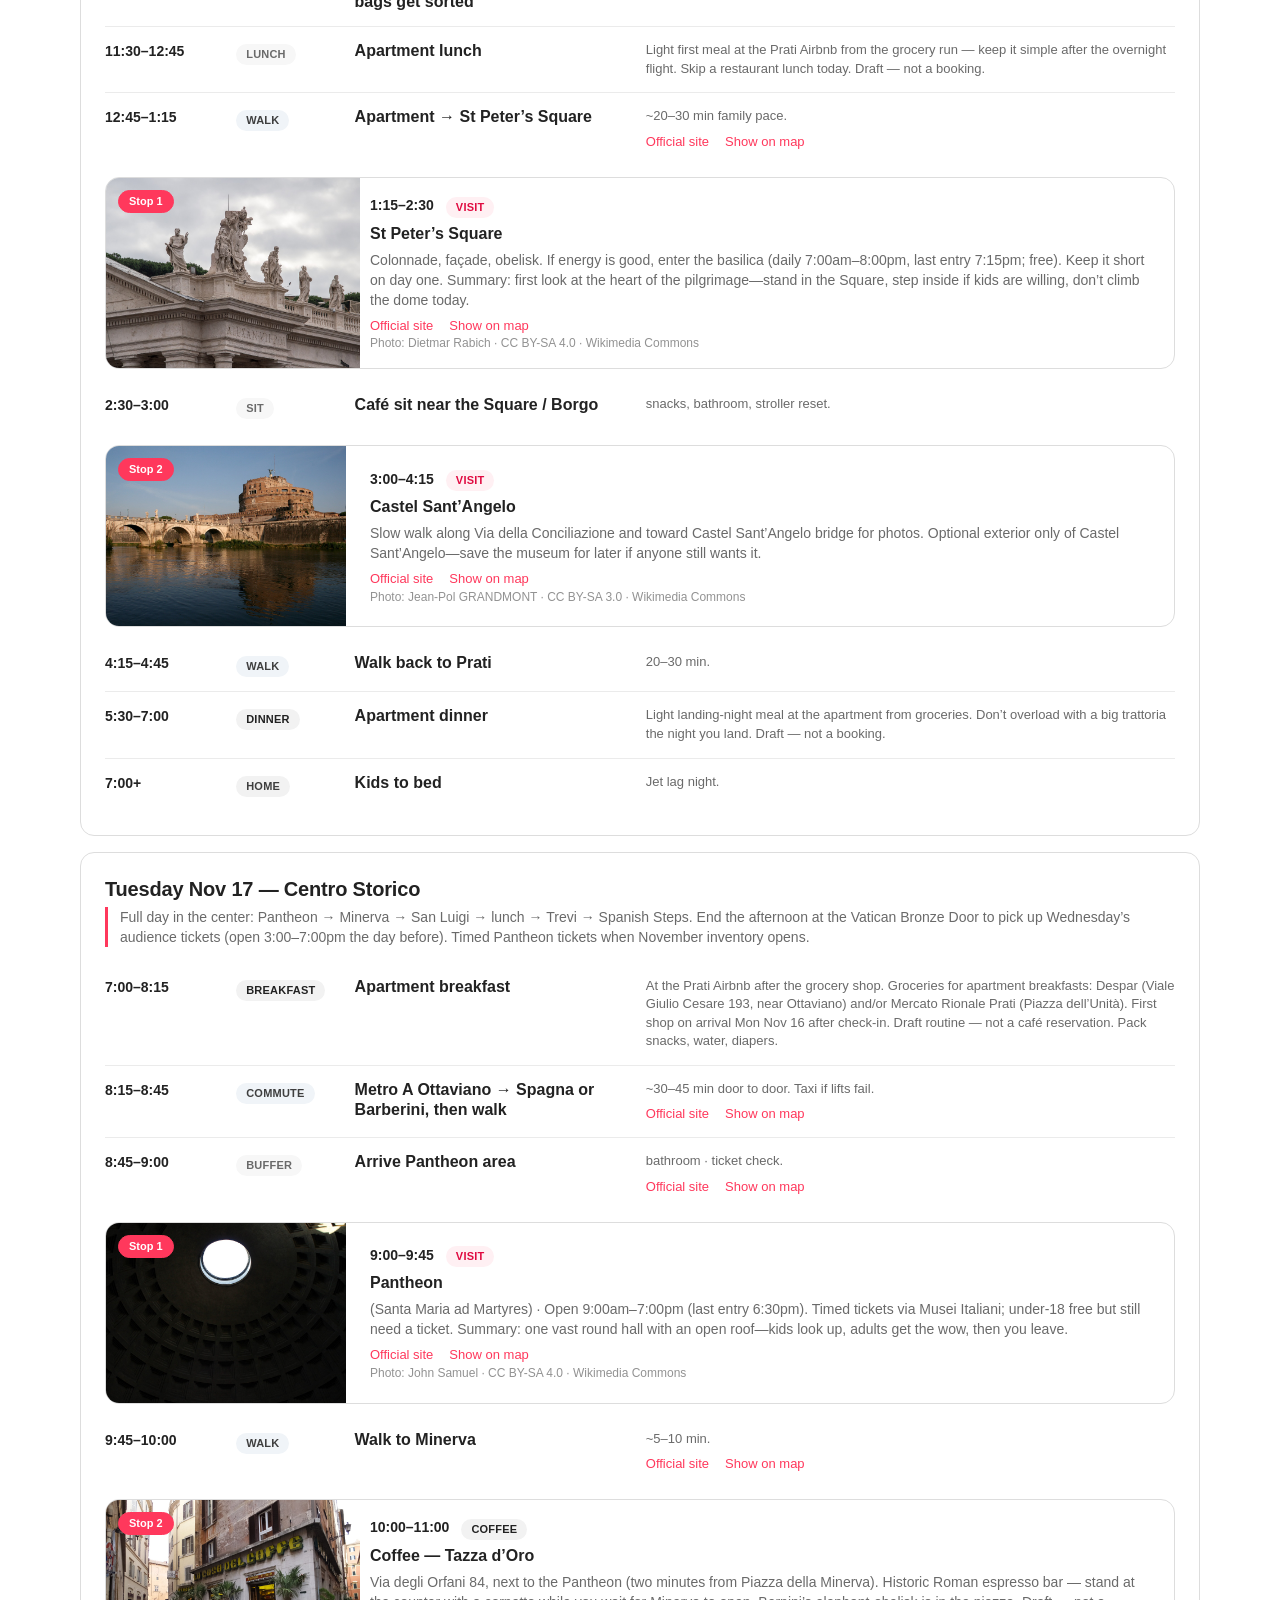
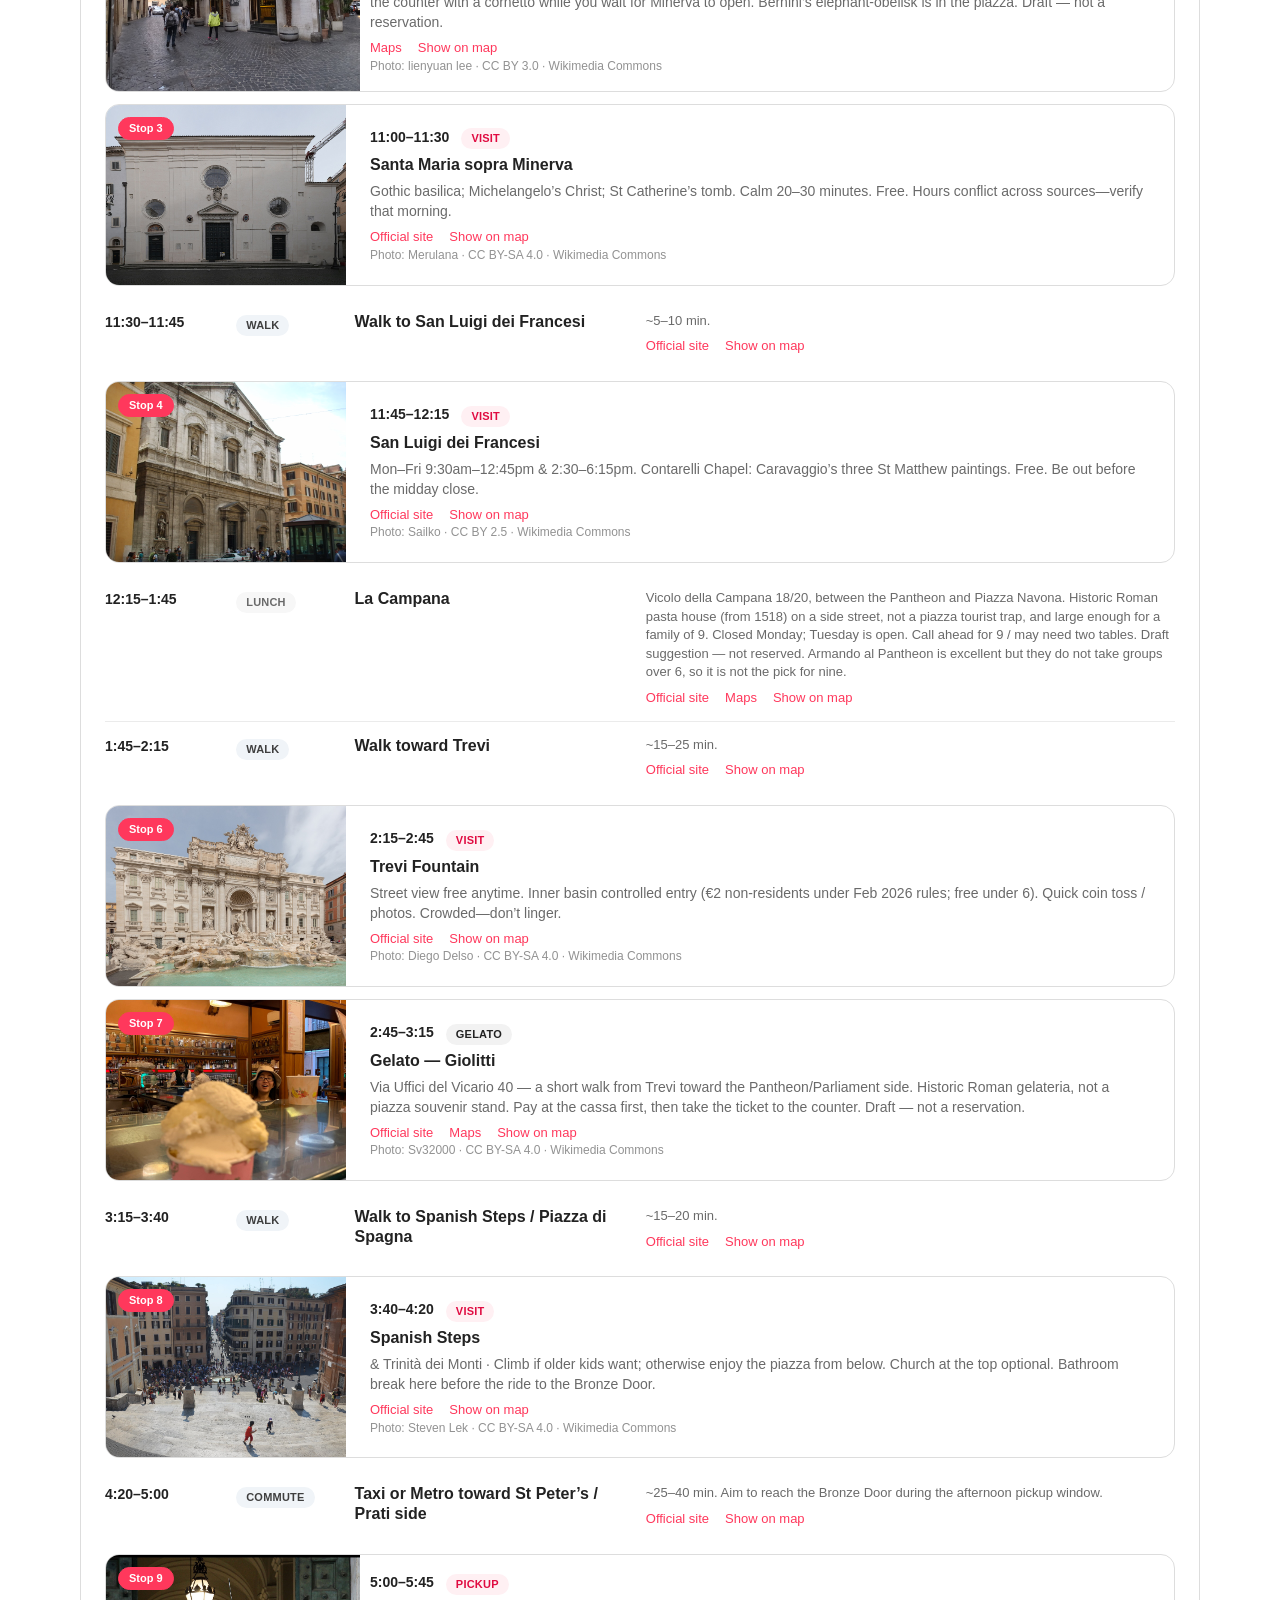
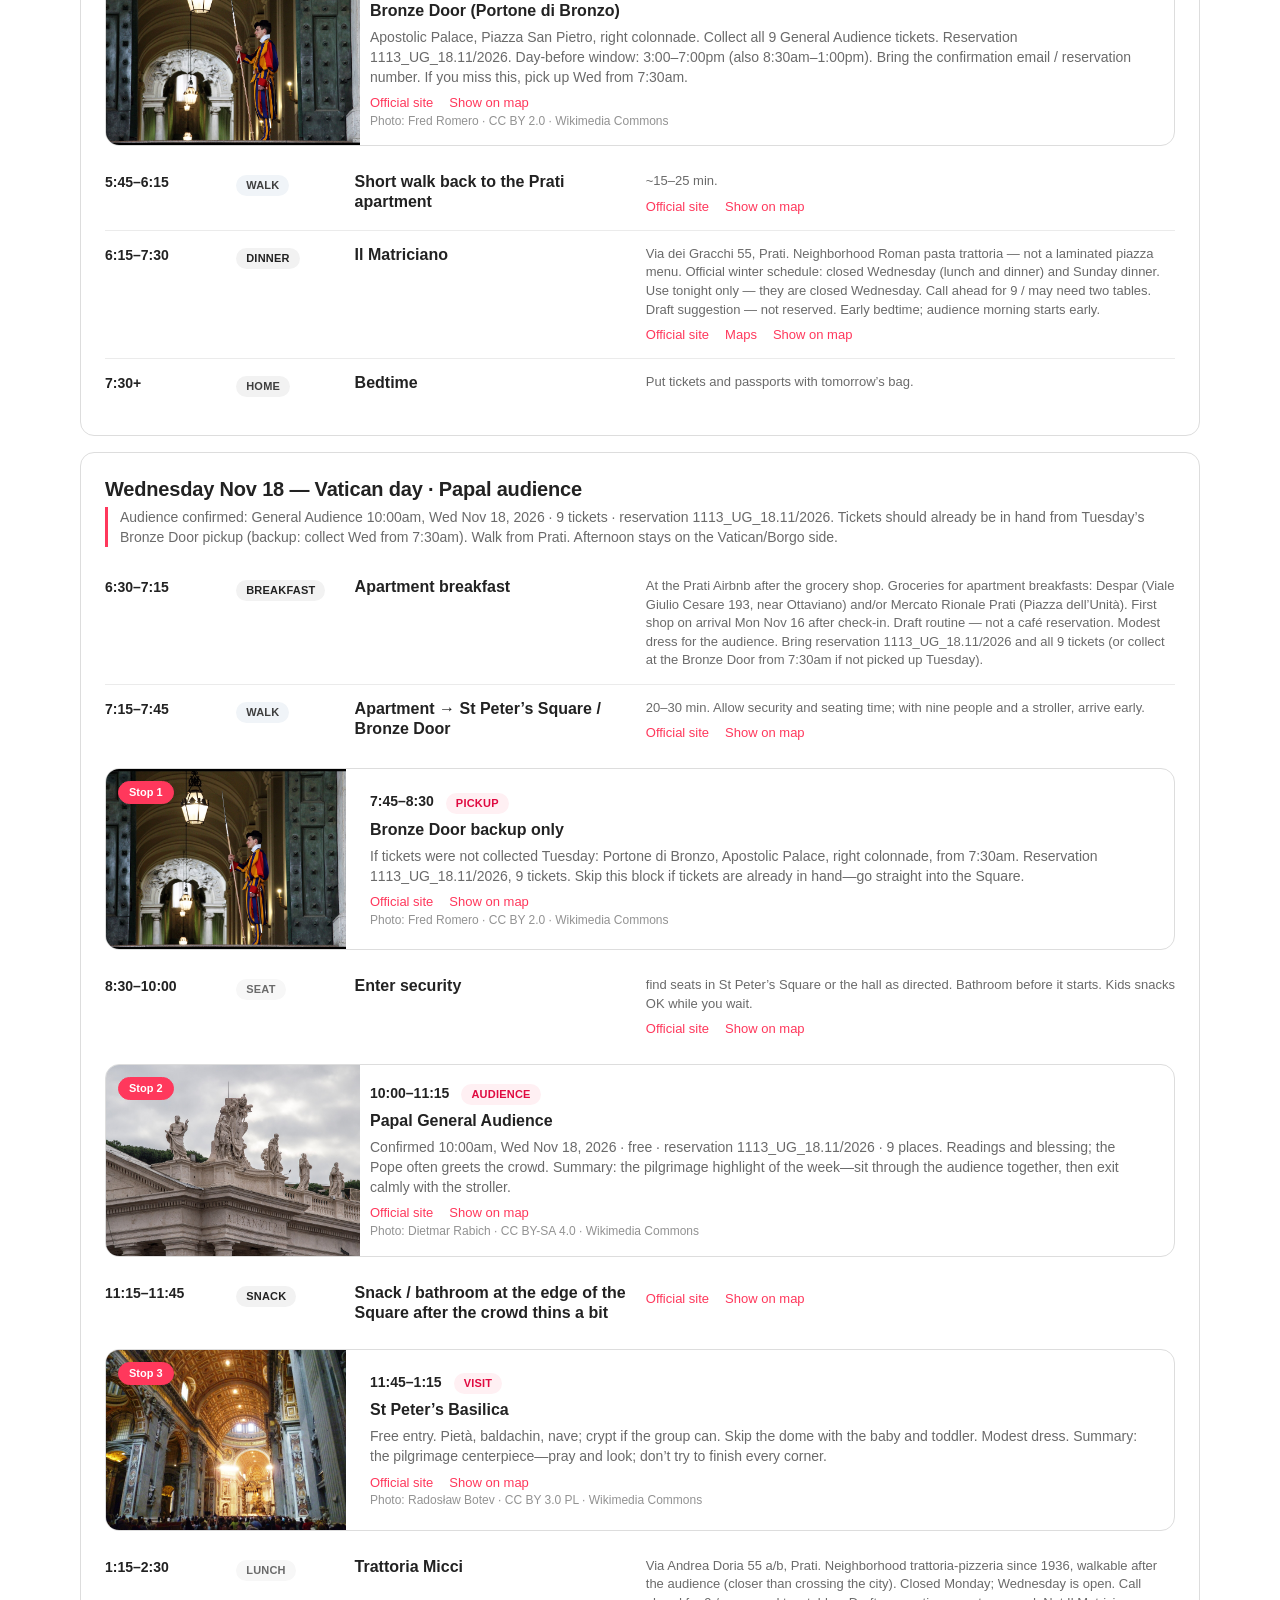
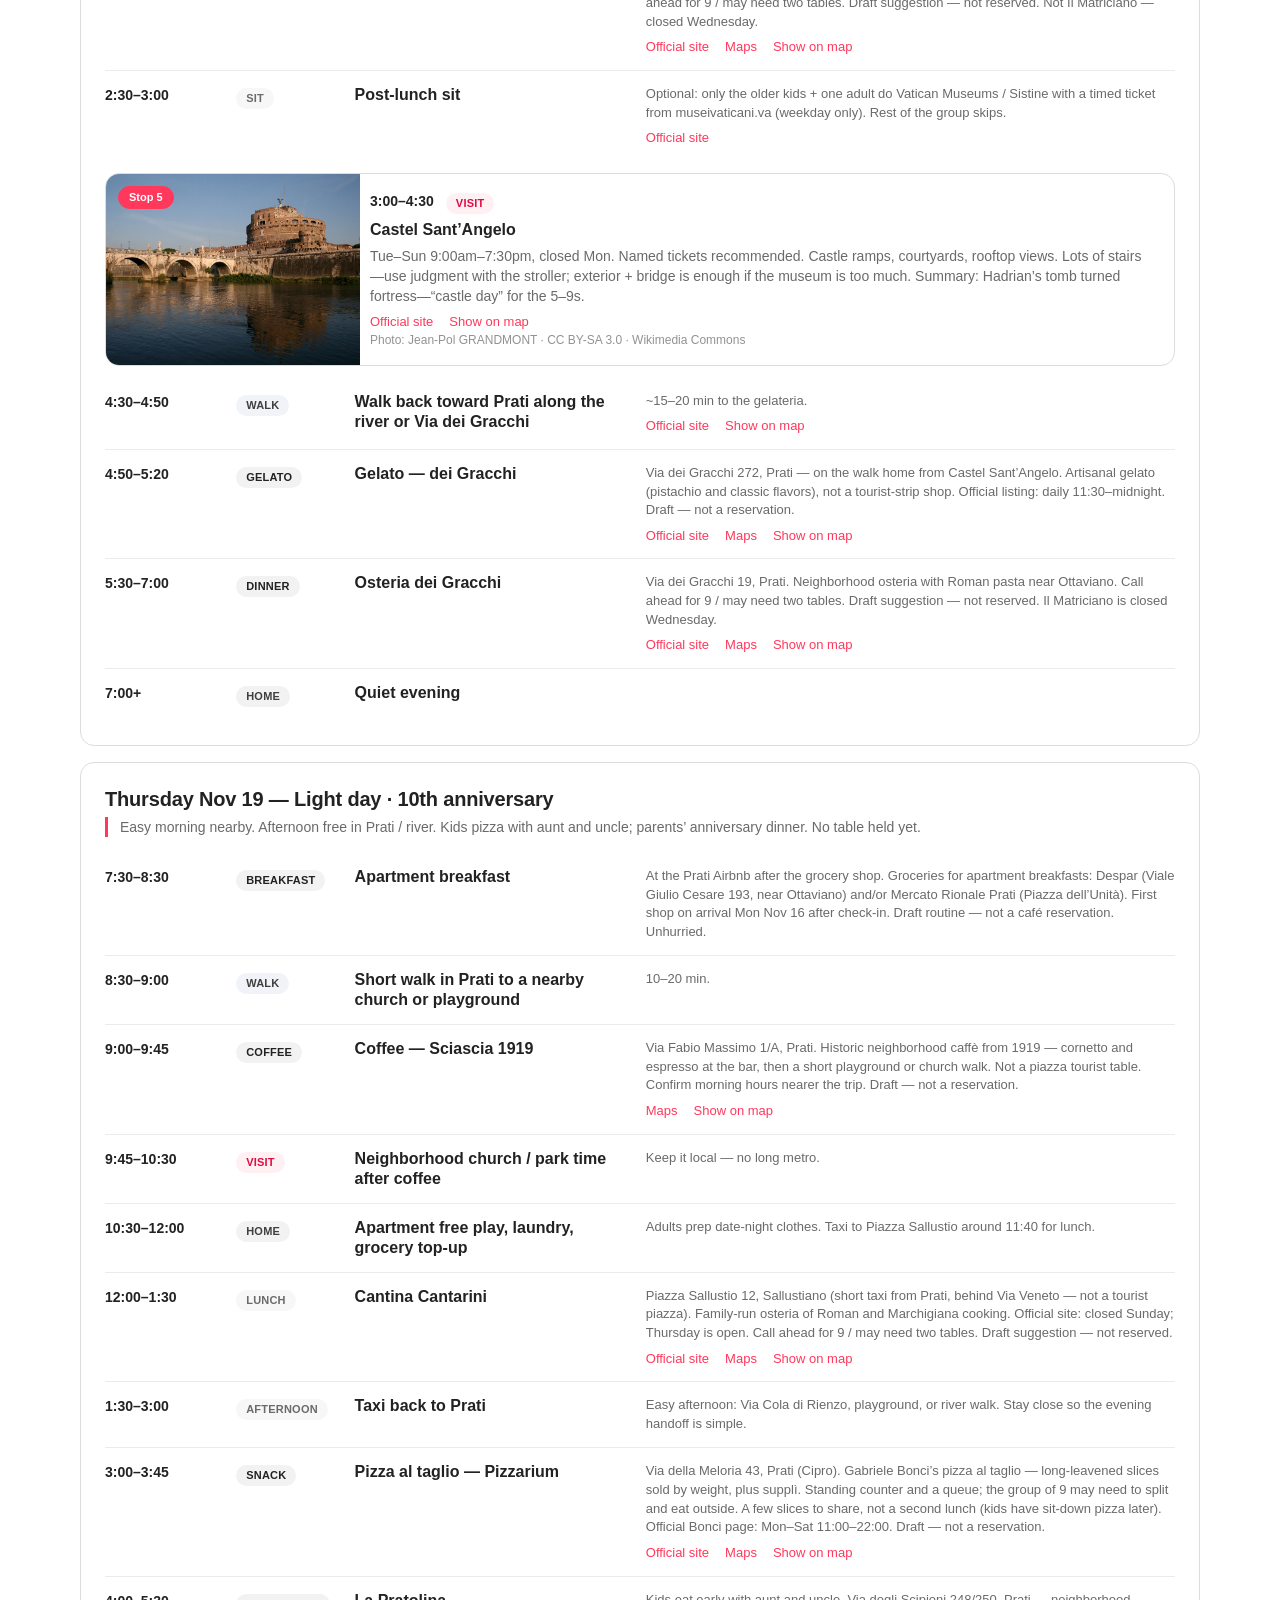
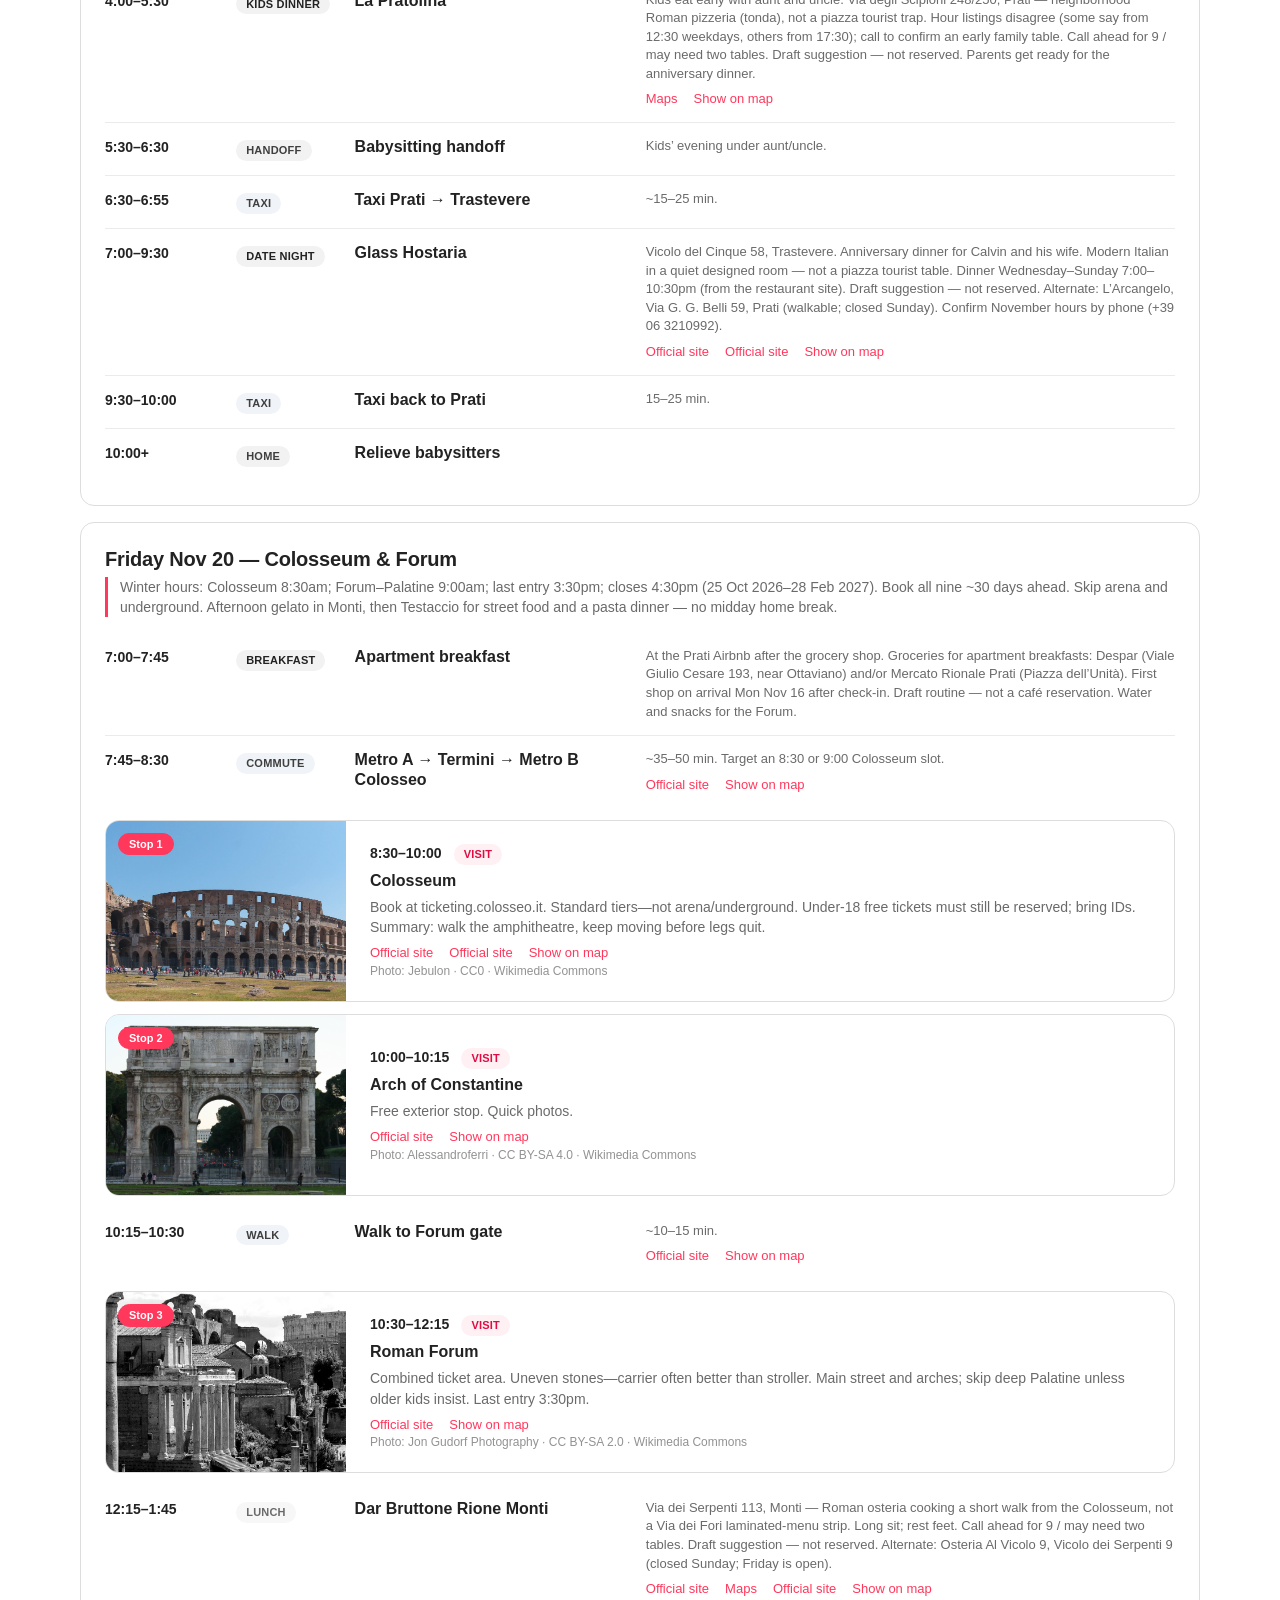
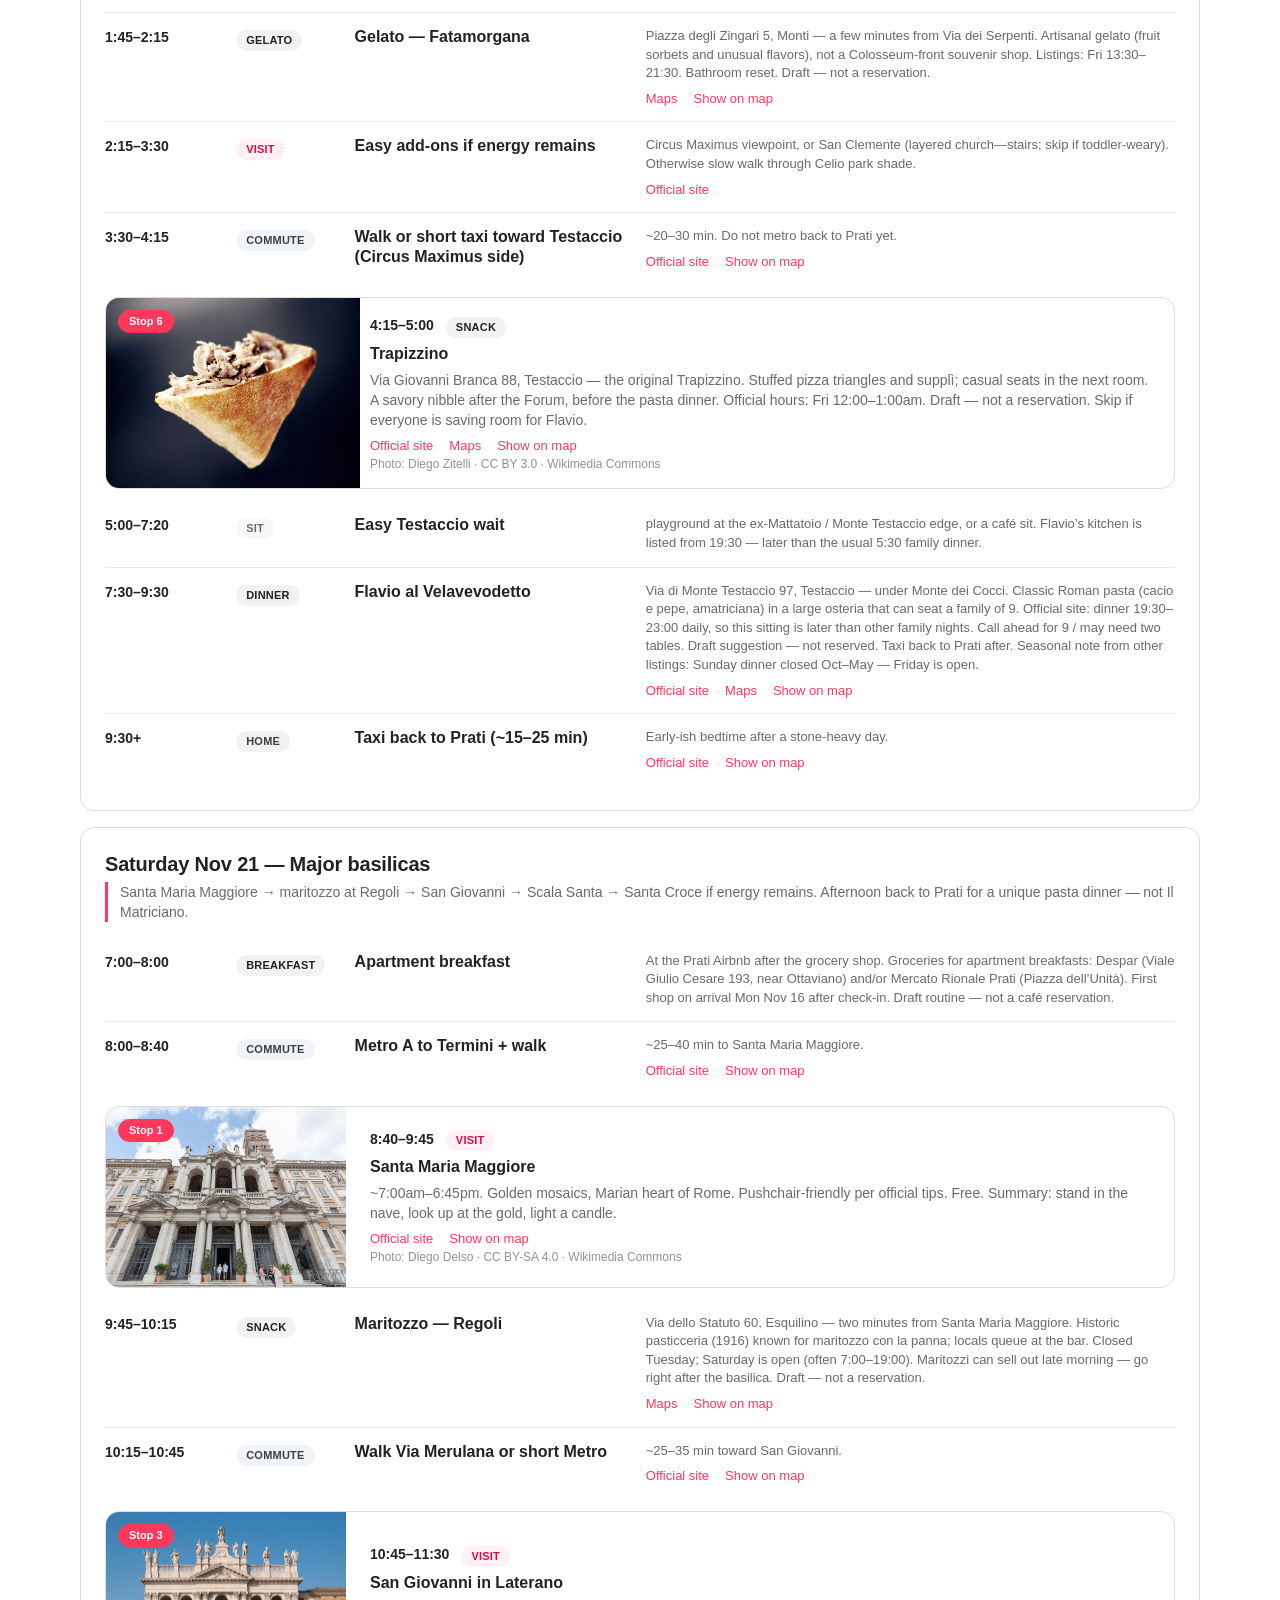
==== commit 866a78f2: "Give the day-by-day itinerary Talk-through-style photo cards Major visits, Mass, the audience, and a" ====
--- a/index.html
+++ b/index.html
@@ -7,8 +7,8 @@
   <title>Kwon Family Rome · Nov 15–24, 2026</title>
   <meta name="description" content="Shared family itinerary for Rome with maps, times, and visit notes." />
   <link rel="icon" href="data:image/svg+xml,%3Csvg xmlns='http://www.w3.org/2000/svg' viewBox='0 0 32 32'%3E%3Ccircle cx='16' cy='16' r='16' fill='%23ff385c'/%3E%3C/svg%3E" />
-  <link rel="stylesheet" href="vendor/leaflet/leaflet.css?v=20260917g" />
-  <link rel="stylesheet" href="css/styles.css?v=20260917g" />
+  <link rel="stylesheet" href="vendor/leaflet/leaflet.css?v=20260917h" />
+  <link rel="stylesheet" href="css/styles.css?v=20260917h" />
 </head>
 <body>
   <header class="top">
@@ -67,7 +67,7 @@
     <section class="wrap" id="days">
       <div class="section-head">
         <h2>Day by day</h2>
-        <p class="hint">Times are on 15-minute marks and already include walking, metro, and kid pace. No midday return home for naps.</p>
+        <p class="hint">Times are on 15-minute marks and already include walking, metro, and kid pace. Major stops have a photo; commutes and buffers stay compact. No midday return home for naps.</p>
       </div>
       <div id="day-panels"></div>
     </section>
@@ -77,7 +77,7 @@
     <p>Draft only · nothing booked except flights and the papal audience tickets · share with the travel group</p>
   </footer>
 
-  <script src="vendor/leaflet/leaflet.js?v=20260917g"></script>
-  <script src="js/trip-app.20260917g.js"></script>
+  <script src="vendor/leaflet/leaflet.js?v=20260917h"></script>
+  <script src="js/trip-app.20260917h.js"></script>
 </body>
 </html>
--- a/css/styles.css
+++ b/css/styles.css
@@ -402,6 +402,82 @@
 
 .block:first-child { border-top: none; }
 
+/* Photo-complemented major stops — same language as Talk-through cards */
+.stop-card {
+  display: grid;
+  grid-template-columns: minmax(168px, 240px) minmax(0, 1fr);
+  column-gap: 0;
+  row-gap: 0;
+  padding: 0;
+  margin: 12px 0;
+  border: 1px solid var(--hairline);
+  border-radius: var(--radius-md);
+  overflow: hidden;
+  background: var(--surface-card);
+  align-items: stretch;
+}
+
+.stop-card:hover {
+  box-shadow: var(--shadow);
+}
+
+.stop-card + .stop-card {
+  margin-top: 8px;
+}
+
+.block.stop-card + .block:not(.stop-card) {
+  border-top: none;
+}
+
+.stop-card .option-photo-wrap {
+  aspect-ratio: 4 / 3;
+  min-height: 0;
+  height: 100%;
+}
+
+.stop-body {
+  padding: var(--space-base) var(--space-lg);
+  display: flex;
+  flex-direction: column;
+  gap: 6px;
+  justify-content: center;
+  min-width: 0;
+}
+
+.stop-meta {
+  display: flex;
+  flex-wrap: wrap;
+  align-items: center;
+  gap: 8px 12px;
+}
+
+.stop-card .kind-cell {
+  min-width: 0;
+  width: max-content;
+}
+
+.stop-card .label {
+  font-size: 16px;
+  font-weight: 600;
+  line-height: 1.25;
+}
+
+.stop-card .detail-text {
+  font-size: 14px;
+  color: var(--muted);
+}
+
+.stop-card .option-credit {
+  margin-top: 2px;
+}
+
+.option-badge.stop-num {
+  background: var(--primary);
+  color: var(--on-primary);
+  border-color: var(--primary);
+  box-shadow: none;
+}
+
 .time {
   font-variant-numeric: tabular-nums;
   font-weight: 600;
@@ -847,20 +923,30 @@
     flex-direction: column;
     min-height: auto;
   }
-  .block {
+  .block:not(.stop-card) {
     grid-template-columns: 5.8rem 6rem 1fr;
   }
-  .kind-cell { grid-column: 2; width: max-content; }
-  .label { grid-column: 3; }
-  .detail { grid-column: 1 / -1; }
+  .block:not(.stop-card) .kind-cell { grid-column: 2; width: max-content; }
+  .block:not(.stop-card) .label { grid-column: 3; }
+  .block:not(.stop-card) .detail { grid-column: 1 / -1; }
+  .stop-card {
+    grid-template-columns: 1fr;
+  }
+  .stop-card .option-photo-wrap {
+    aspect-ratio: 16 / 10;
+    height: auto;
+  }
+  .stop-body {
+    padding: var(--space-base);
+  }
   .section-head { margin-top: var(--space-xxl); }
 }
 
 @media (max-width: 560px) {
-  .block {
+  .block:not(.stop-card) {
     grid-template-columns: 5.5rem 1fr;
   }
-  .kind-cell { grid-column: 2; }
-  .label,
-  .detail { grid-column: 1 / -1; }
-}
+  .block:not(.stop-card) .kind-cell { grid-column: 2; }
+  .block:not(.stop-card) .label,
+  .block:not(.stop-card) .detail { grid-column: 1 / -1; }
+}
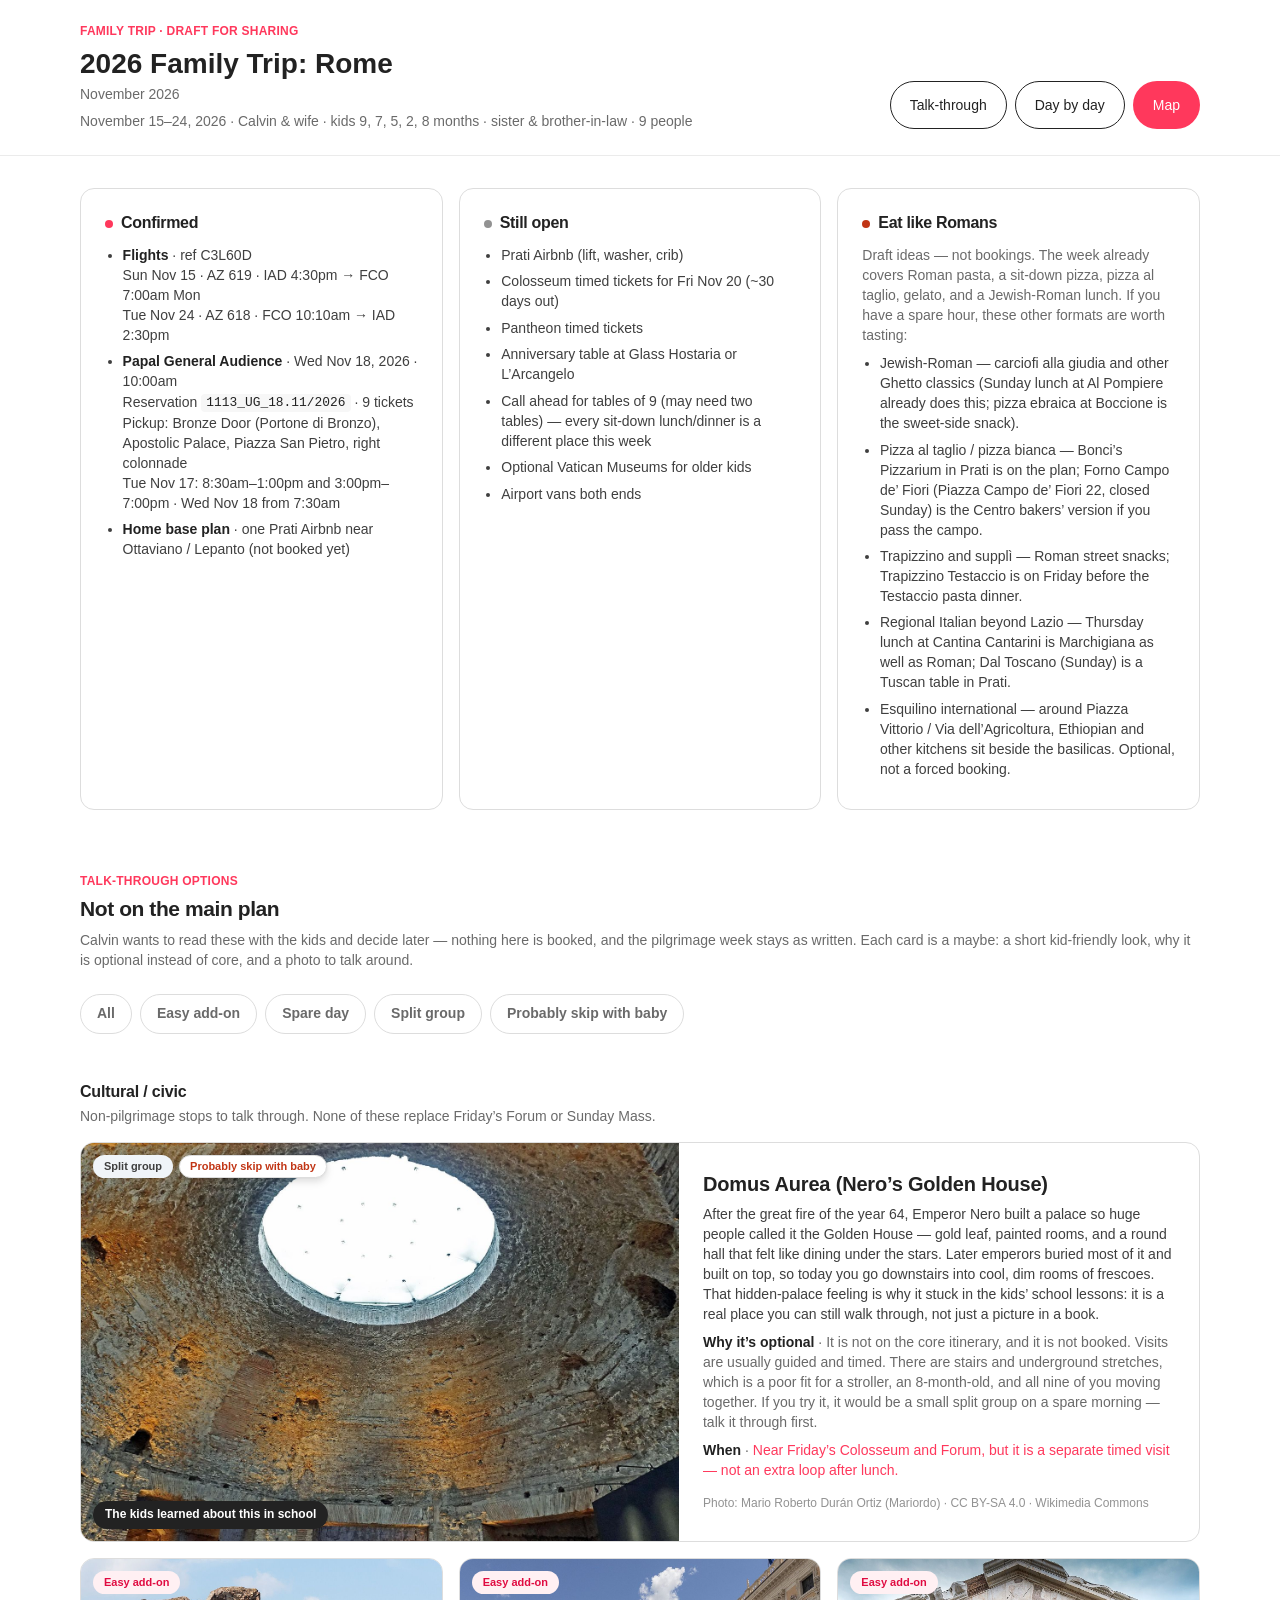
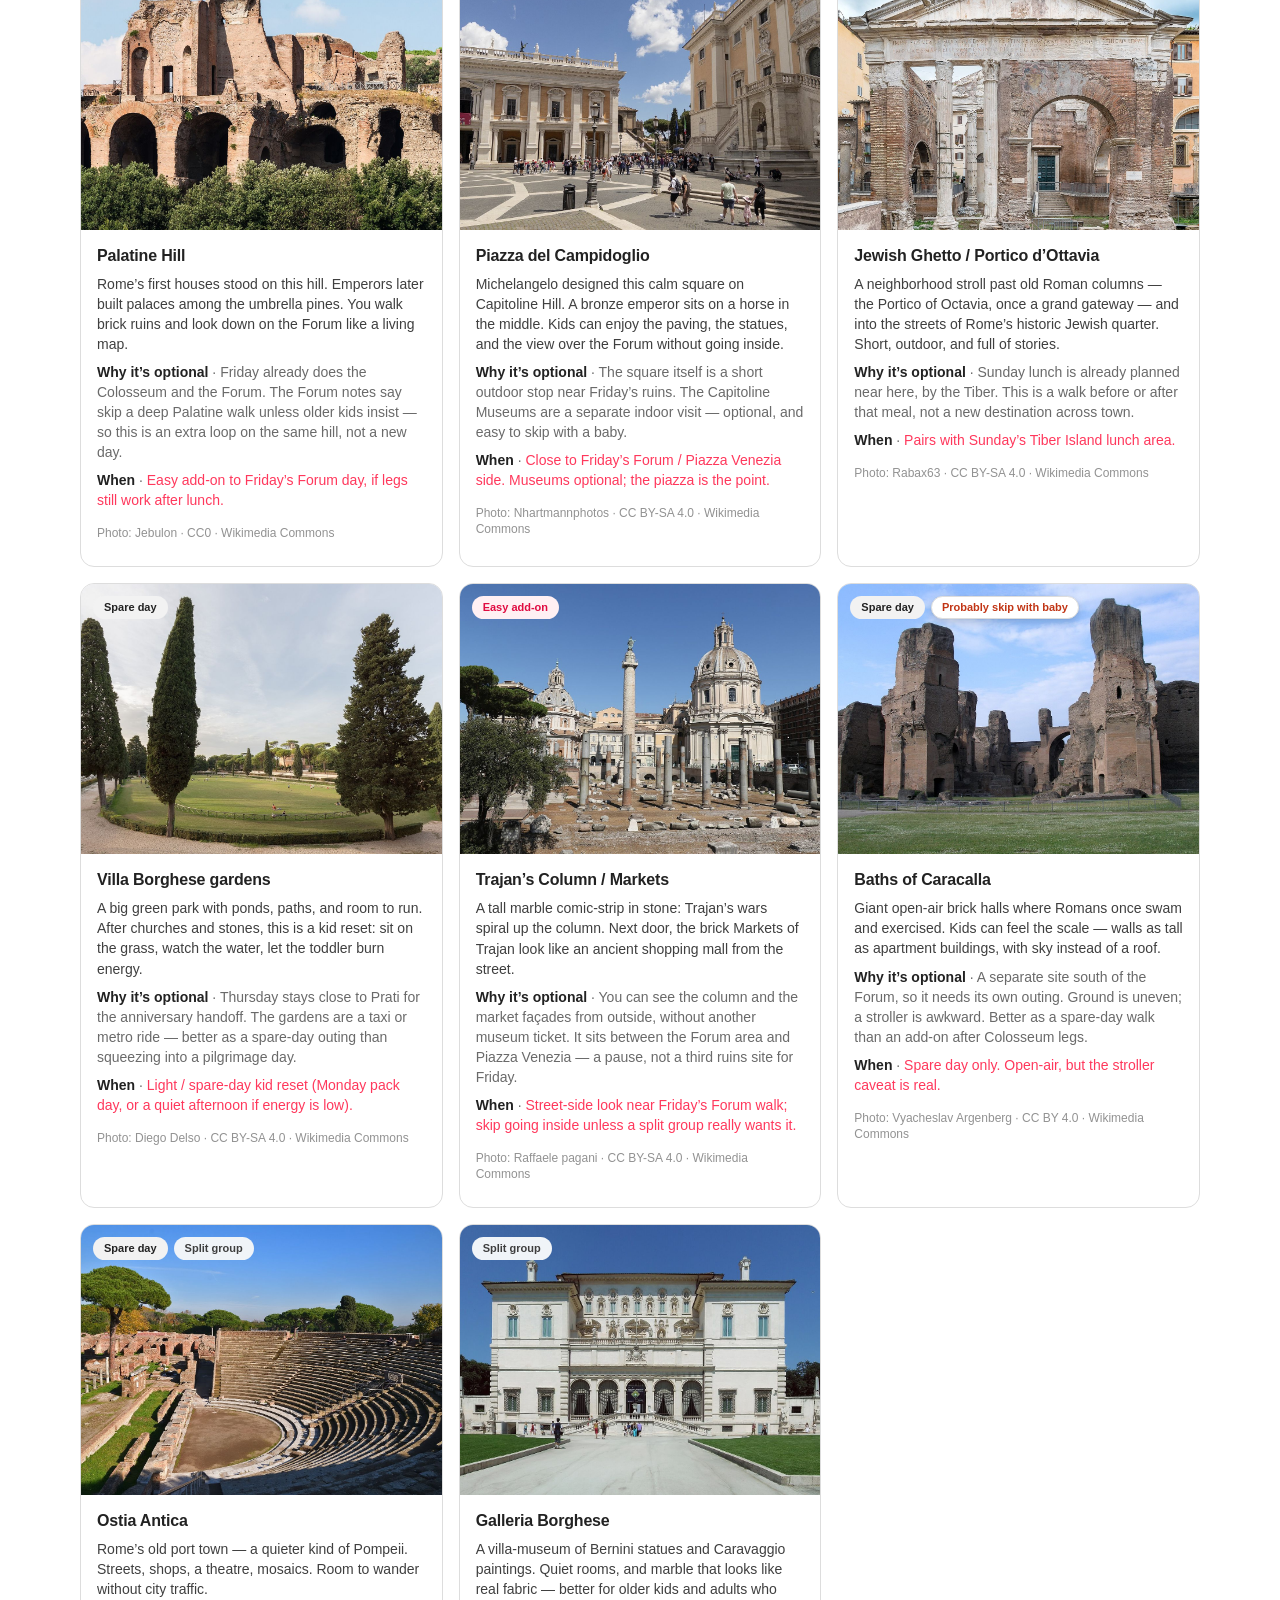
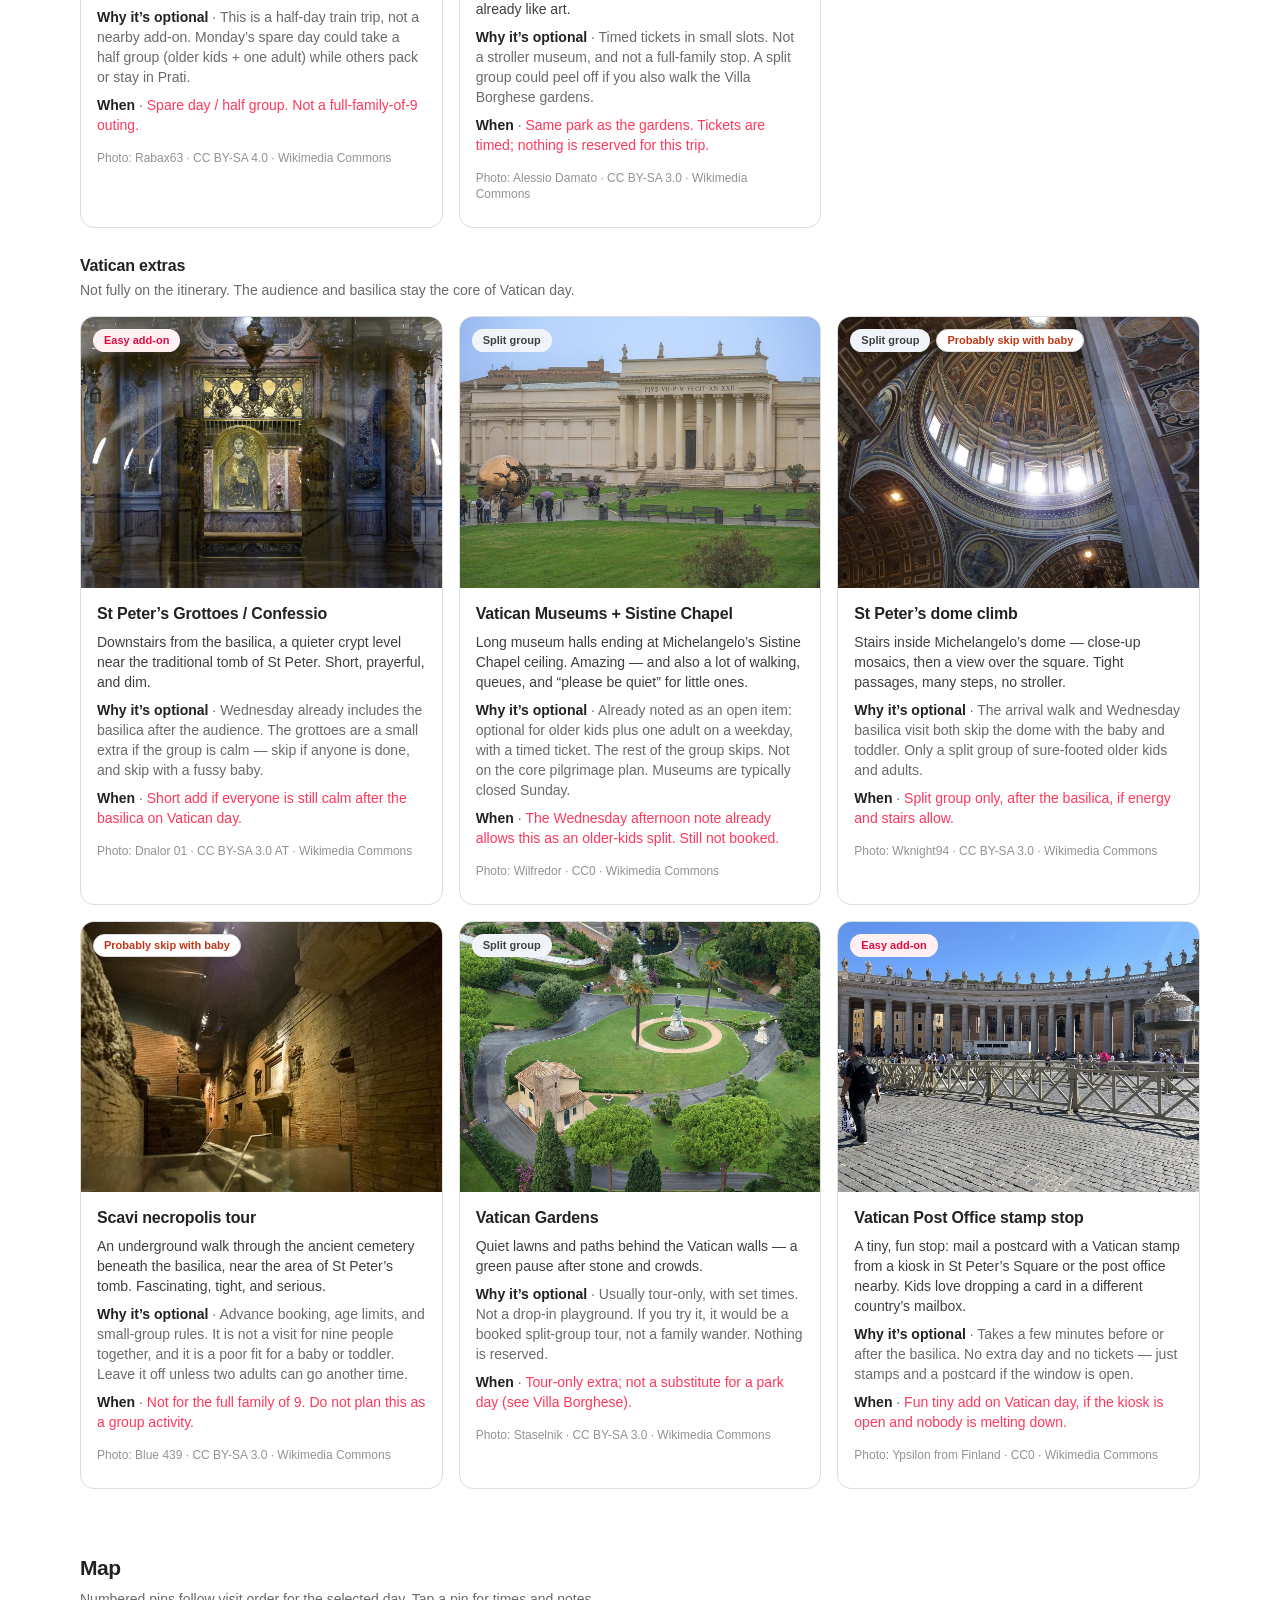
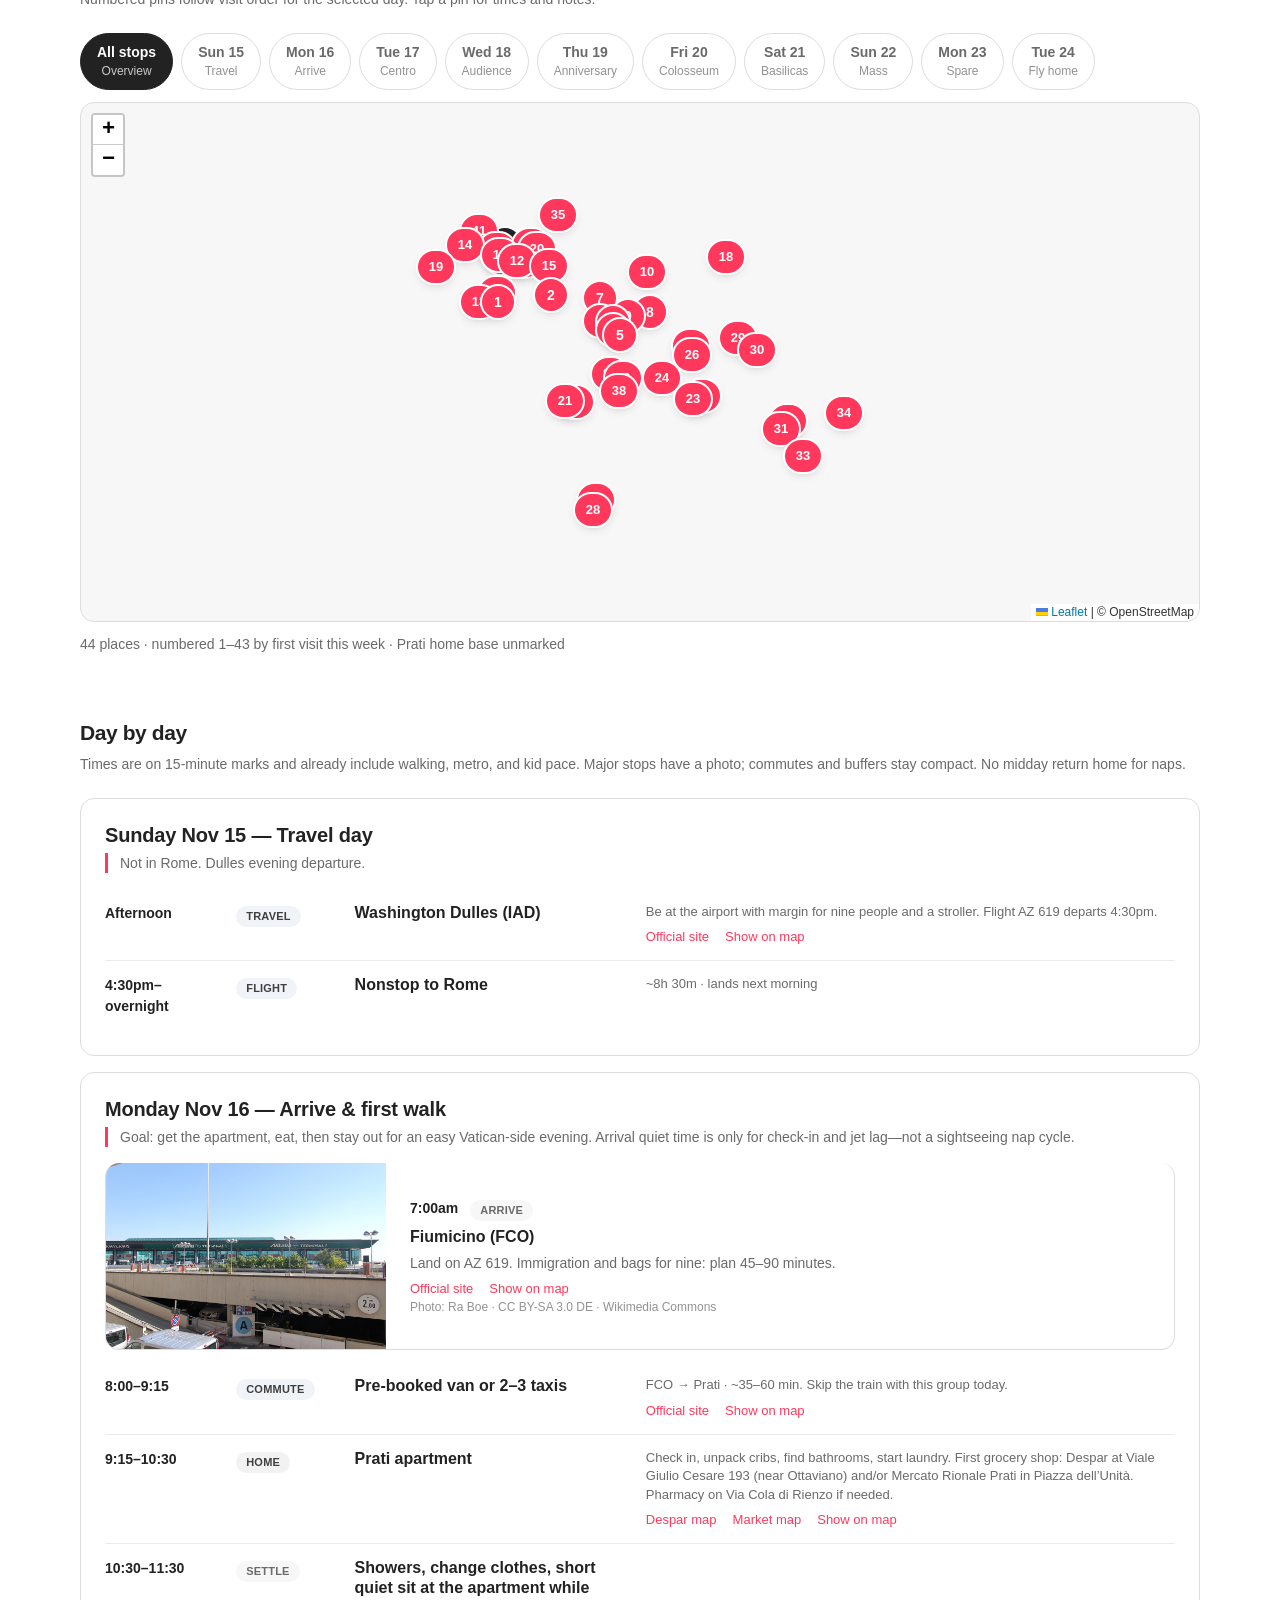
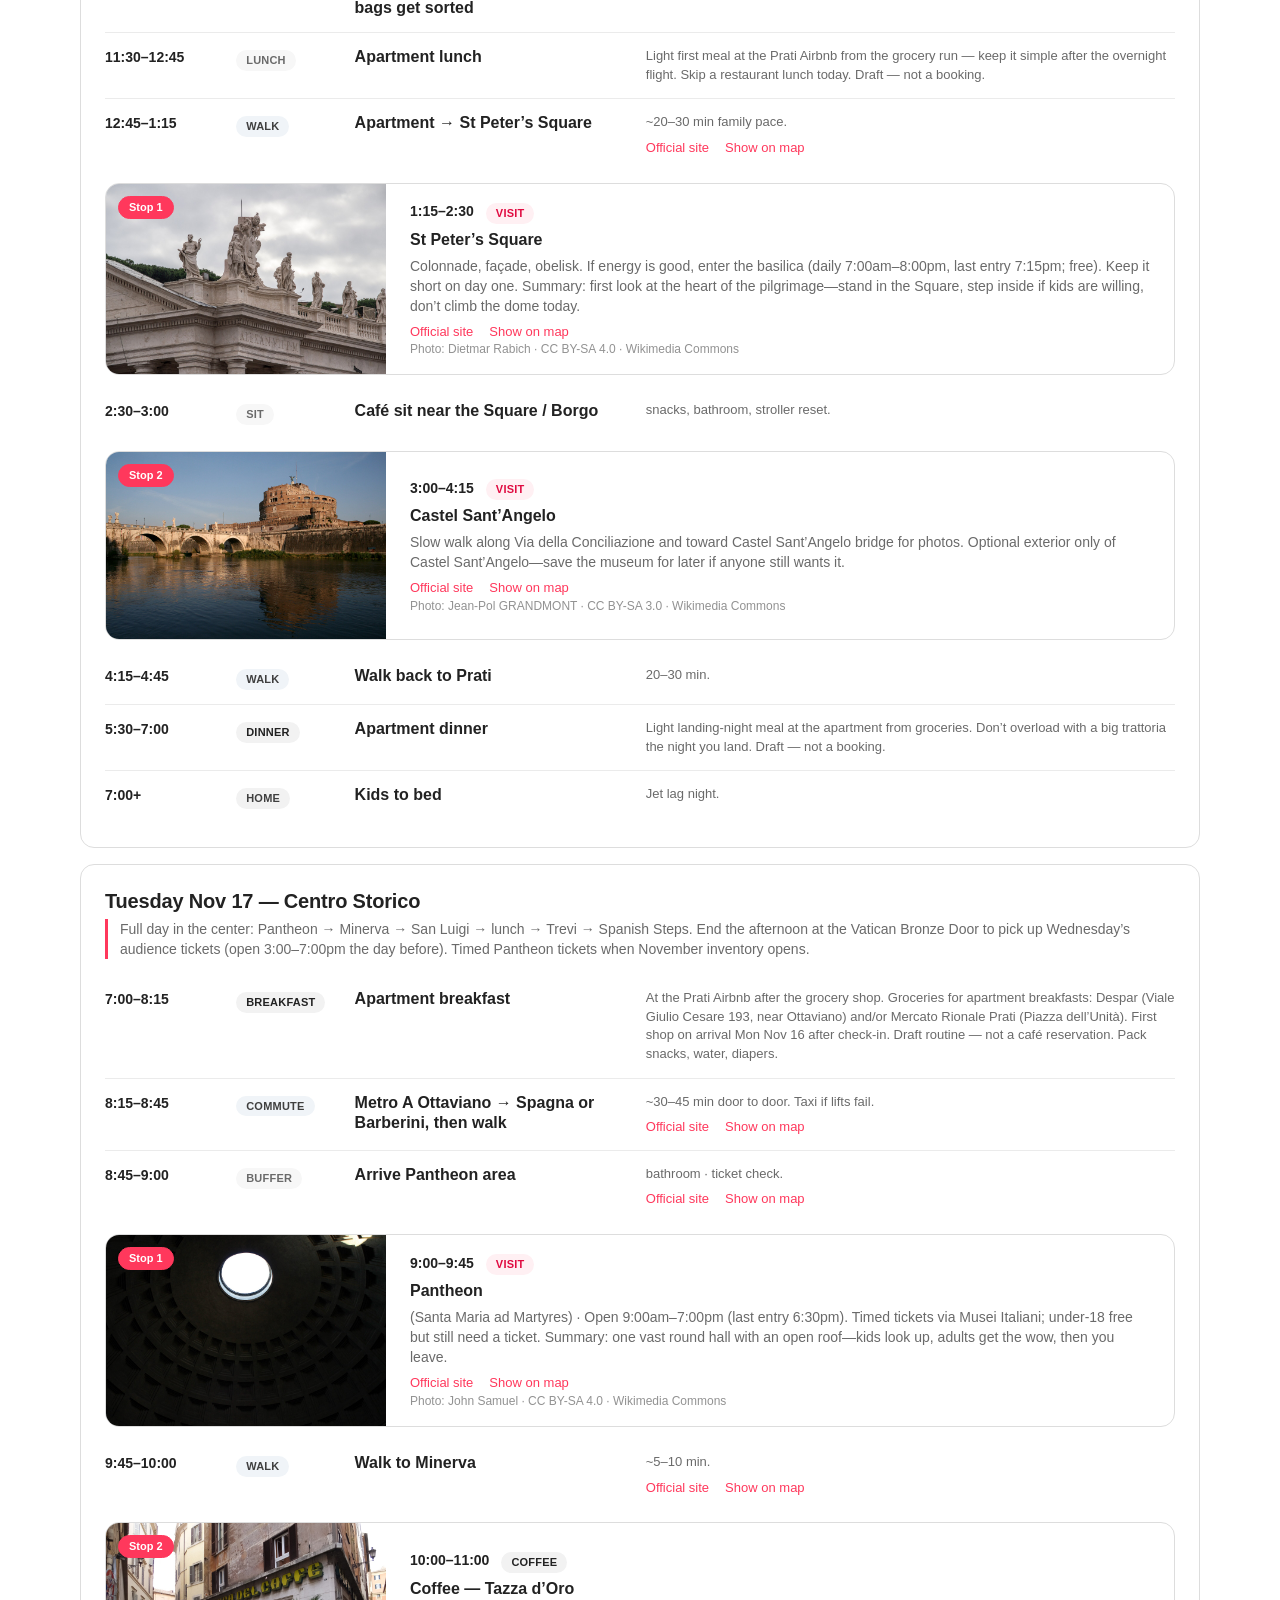
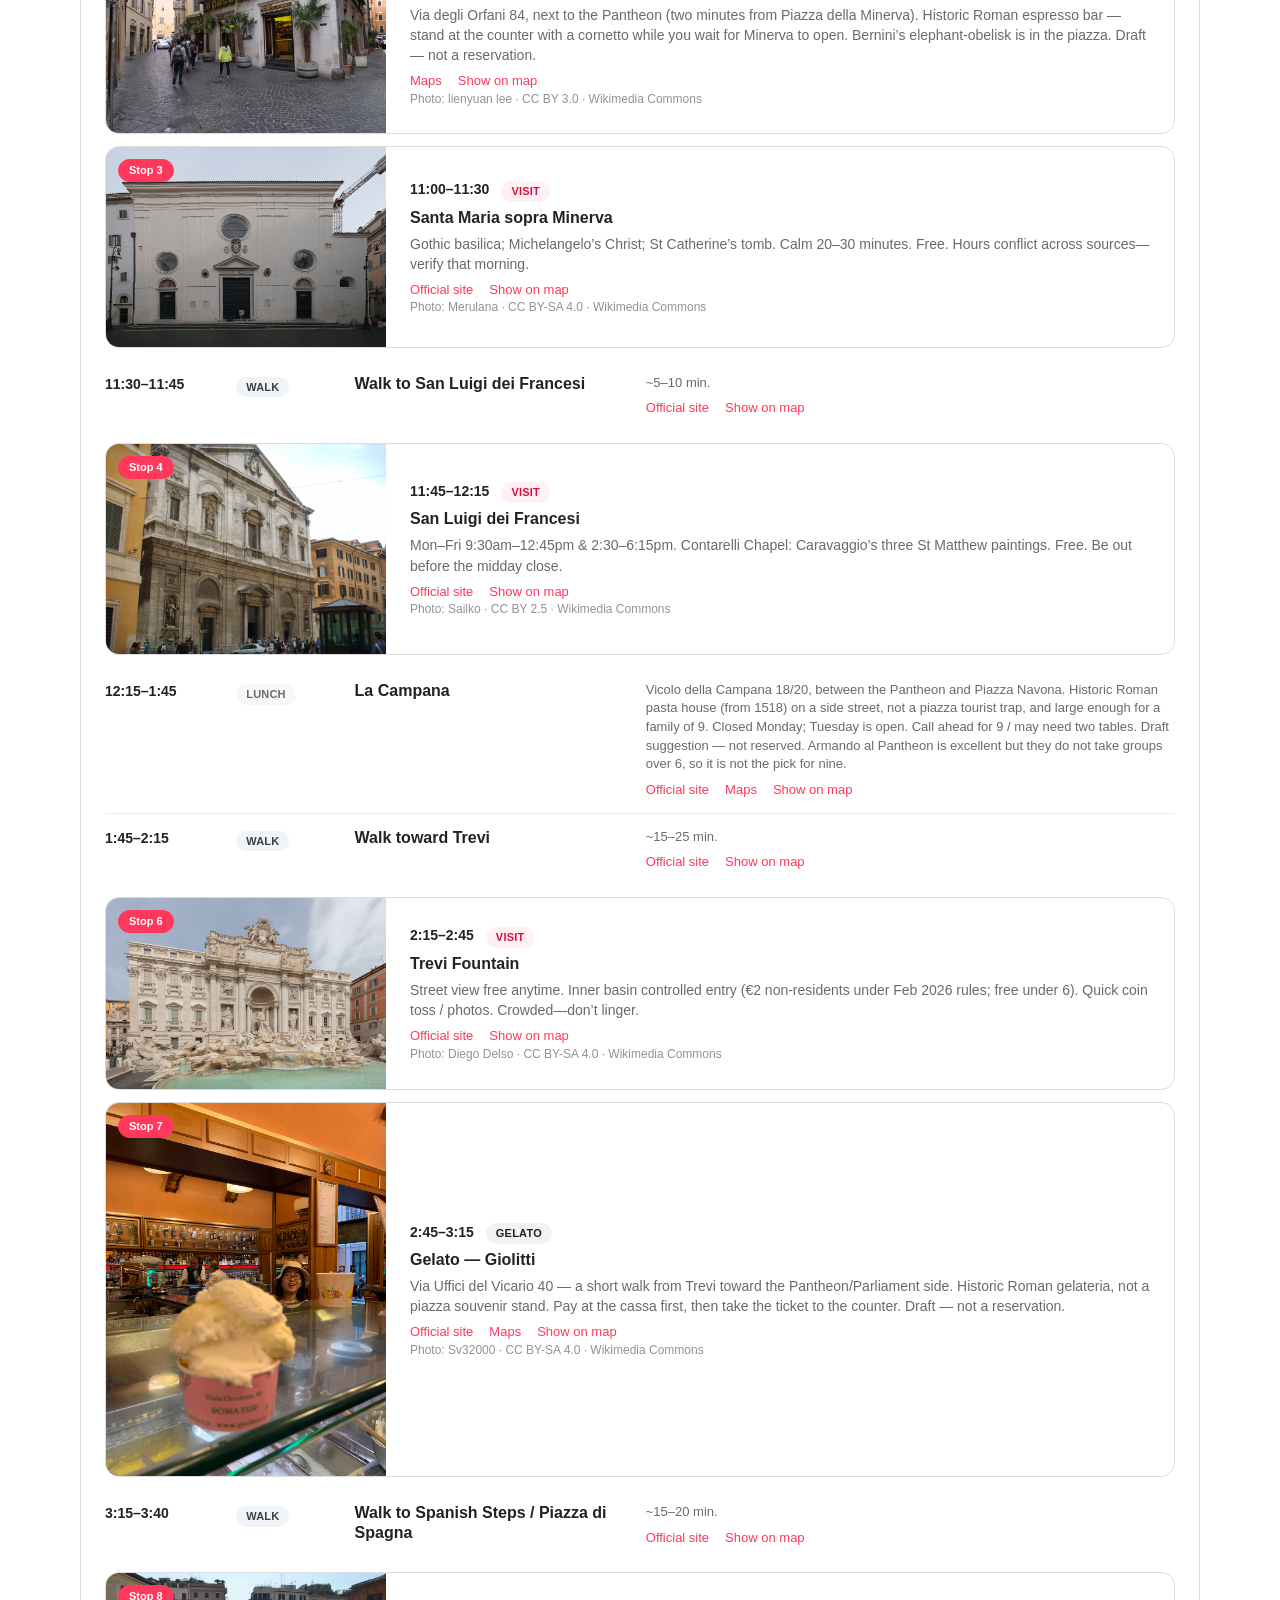
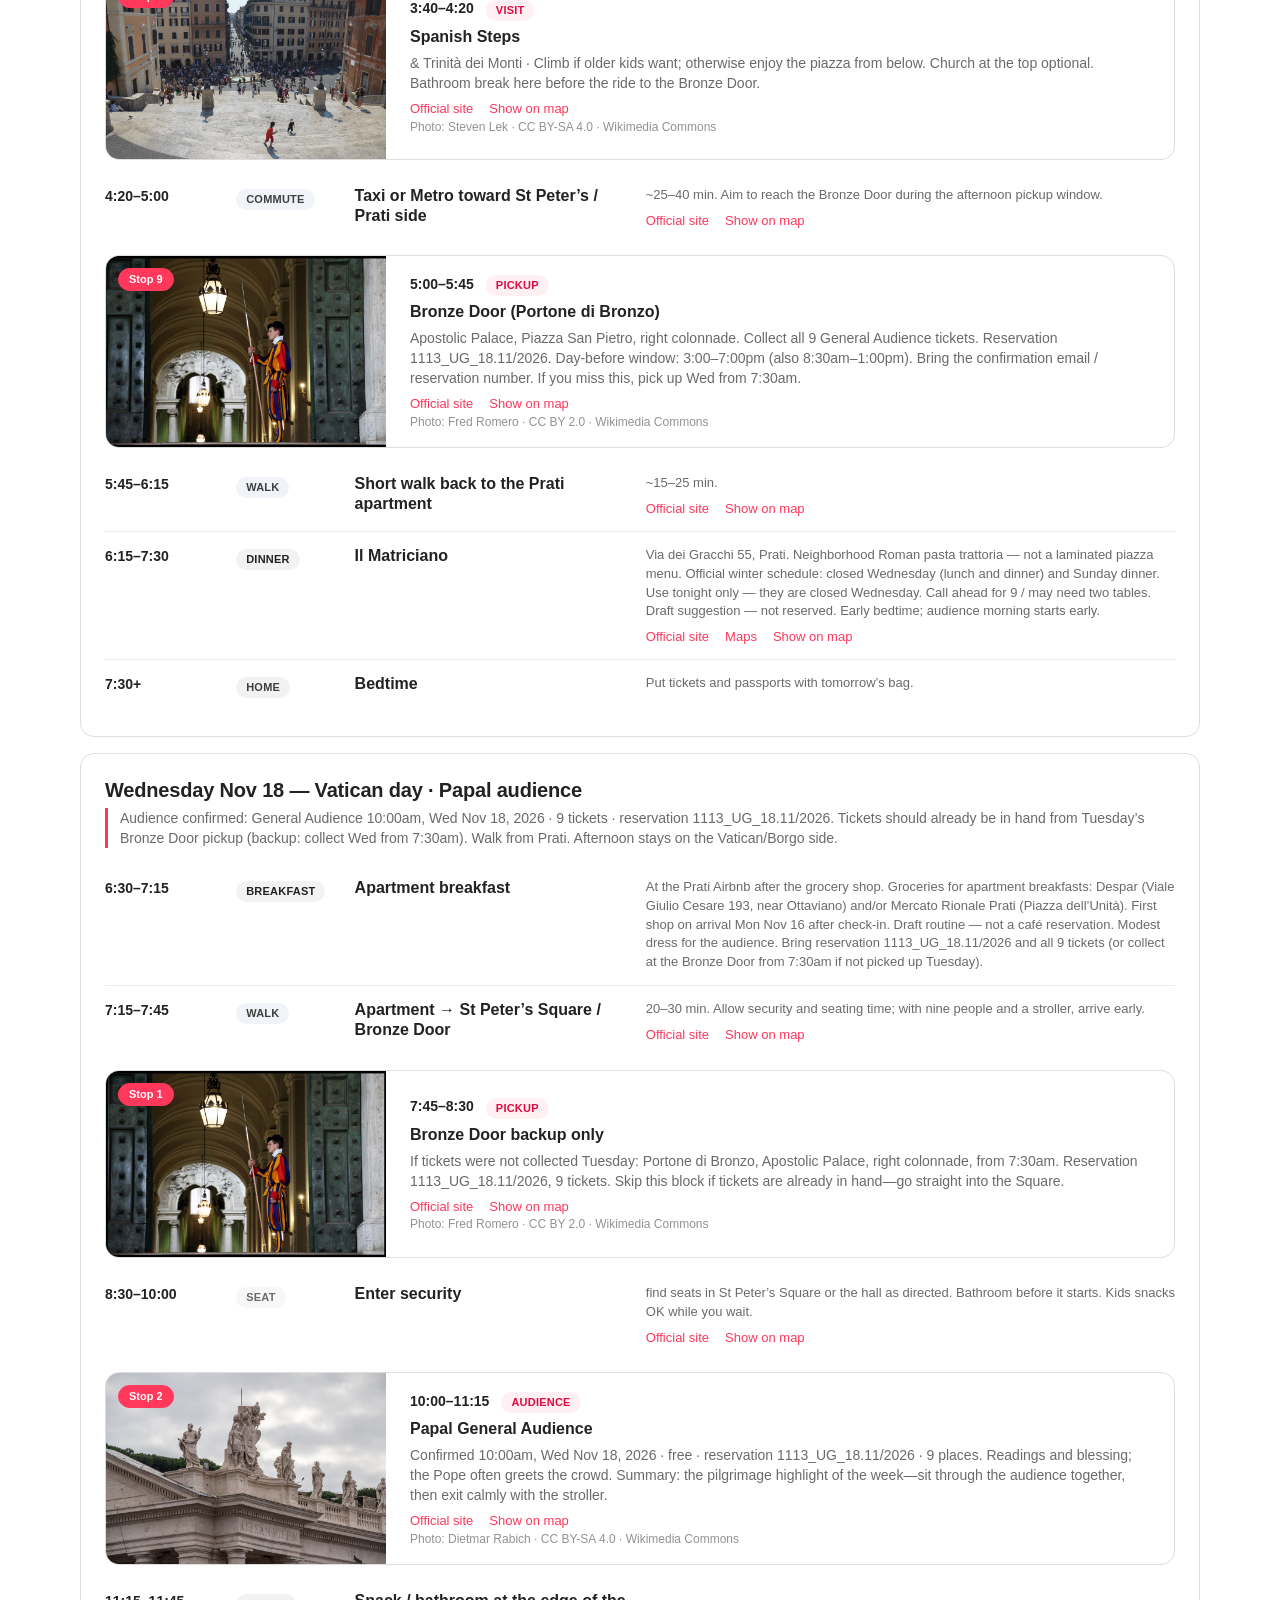
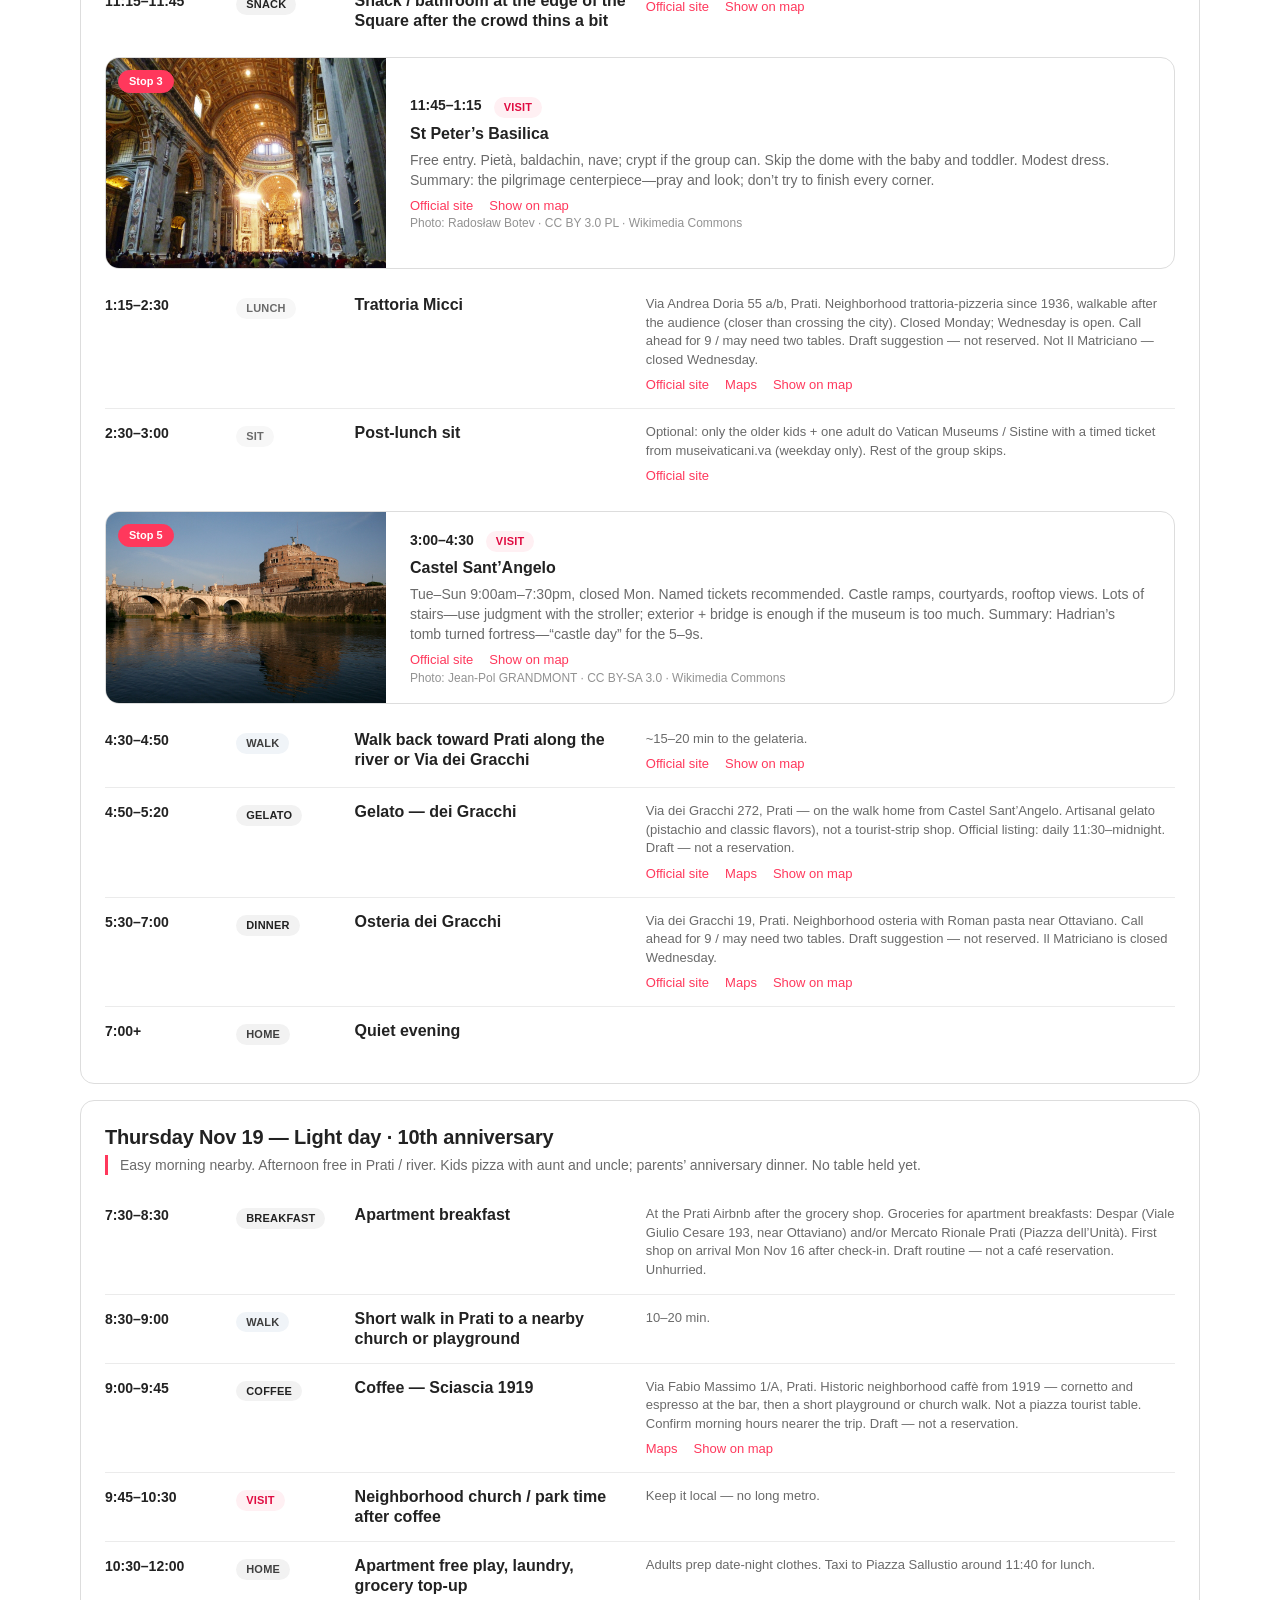
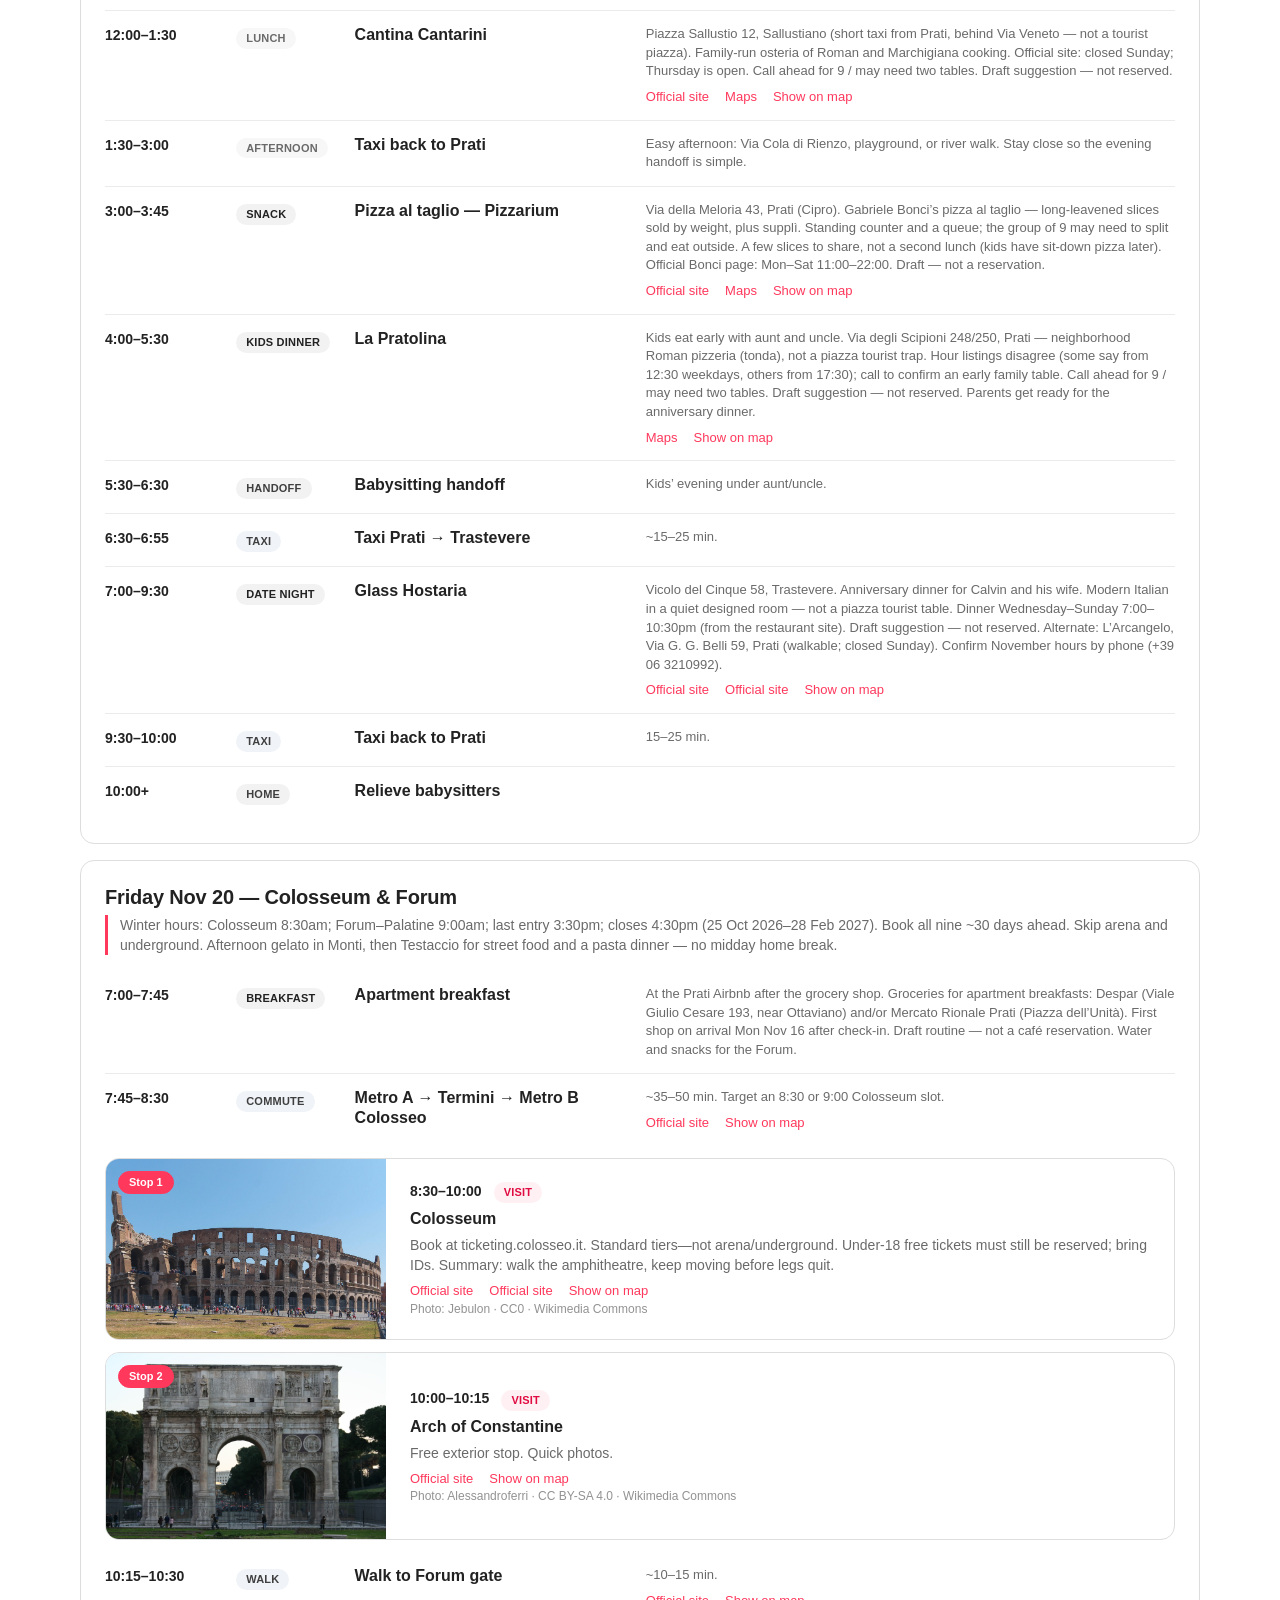
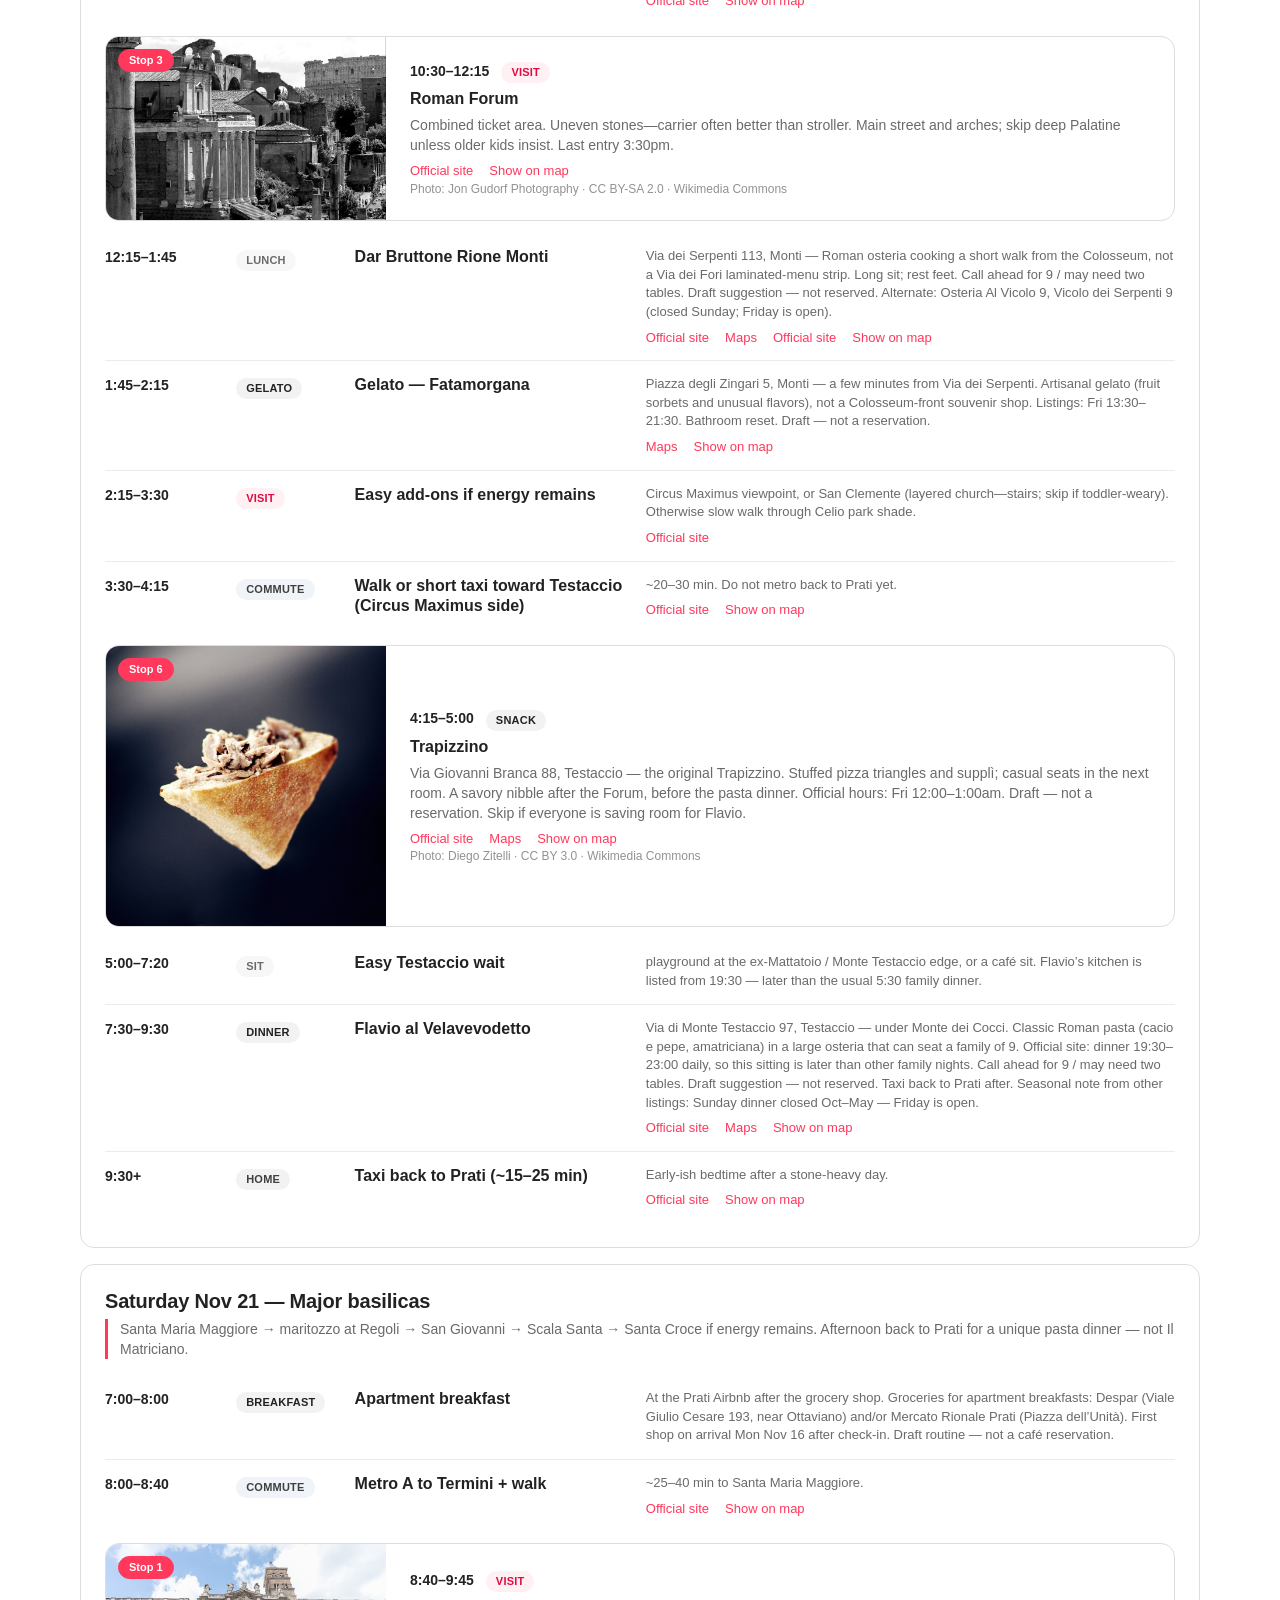
==== commit f3c2485b: "Rename public trip title to 2026 Family Trip: Rome The site header, document title, trip.json, and R" ====
--- a/index.html
+++ b/index.html
@@ -4,19 +4,19 @@
   <meta charset="utf-8" />
   <meta name="viewport" content="width=device-width, initial-scale=1" />
   <meta http-equiv="Cache-Control" content="no-cache" />
-  <title>Kwon Family Rome · Nov 15–24, 2026</title>
+  <title>2026 Family Trip: Rome</title>
   <meta name="description" content="Shared family itinerary for Rome with maps, times, and visit notes." />
   <link rel="icon" href="data:image/svg+xml,%3Csvg xmlns='http://www.w3.org/2000/svg' viewBox='0 0 32 32'%3E%3Ccircle cx='16' cy='16' r='16' fill='%23ff385c'/%3E%3C/svg%3E" />
-  <link rel="stylesheet" href="vendor/leaflet/leaflet.css?v=20260917h" />
-  <link rel="stylesheet" href="css/styles.css?v=20260917h" />
+  <link rel="stylesheet" href="vendor/leaflet/leaflet.css?v=20260917i" />
+  <link rel="stylesheet" href="css/styles.css?v=20260917i" />
 </head>
 <body>
   <header class="top">
     <div class="wrap top-inner">
       <div>
         <p class="eyebrow">Family trip · draft for sharing</p>
-        <h1>Rome with the Kwons</h1>
-        <p class="hero-line">The Kwon family Rome trip · November 2026</p>
+        <h1>2026 Family Trip: Rome</h1>
+        <p class="hero-line">November 2026</p>
         <p class="lede" id="lede">November 15–24, 2026</p>
       </div>
       <div class="top-actions">
@@ -77,7 +77,7 @@
     <p>Draft only · nothing booked except flights and the papal audience tickets · share with the travel group</p>
   </footer>
 
-  <script src="vendor/leaflet/leaflet.js?v=20260917h"></script>
-  <script src="js/trip-app.20260917h.js"></script>
+  <script src="vendor/leaflet/leaflet.js?v=20260917i"></script>
+  <script src="js/trip-app.20260917i.js"></script>
 </body>
 </html>
--- a/css/styles.css
+++ b/css/styles.css
@@ -405,7 +405,7 @@
 /* Photo-complemented major stops — same language as Talk-through cards */
 .stop-card {
   display: grid;
-  grid-template-columns: minmax(168px, 240px) minmax(0, 1fr);
+  grid-template-columns: minmax(200px, 280px) minmax(0, 1fr);
   column-gap: 0;
   row-gap: 0;
   padding: 0;
@@ -430,8 +430,8 @@
 }
 
 .stop-card .option-photo-wrap {
-  aspect-ratio: 4 / 3;
-  min-height: 0;
+  aspect-ratio: auto;
+  min-height: 180px;
   height: 100%;
 }
 
@@ -934,6 +934,7 @@
   }
   .stop-card .option-photo-wrap {
     aspect-ratio: 16 / 10;
+    min-height: 0;
     height: auto;
   }
   .stop-body {
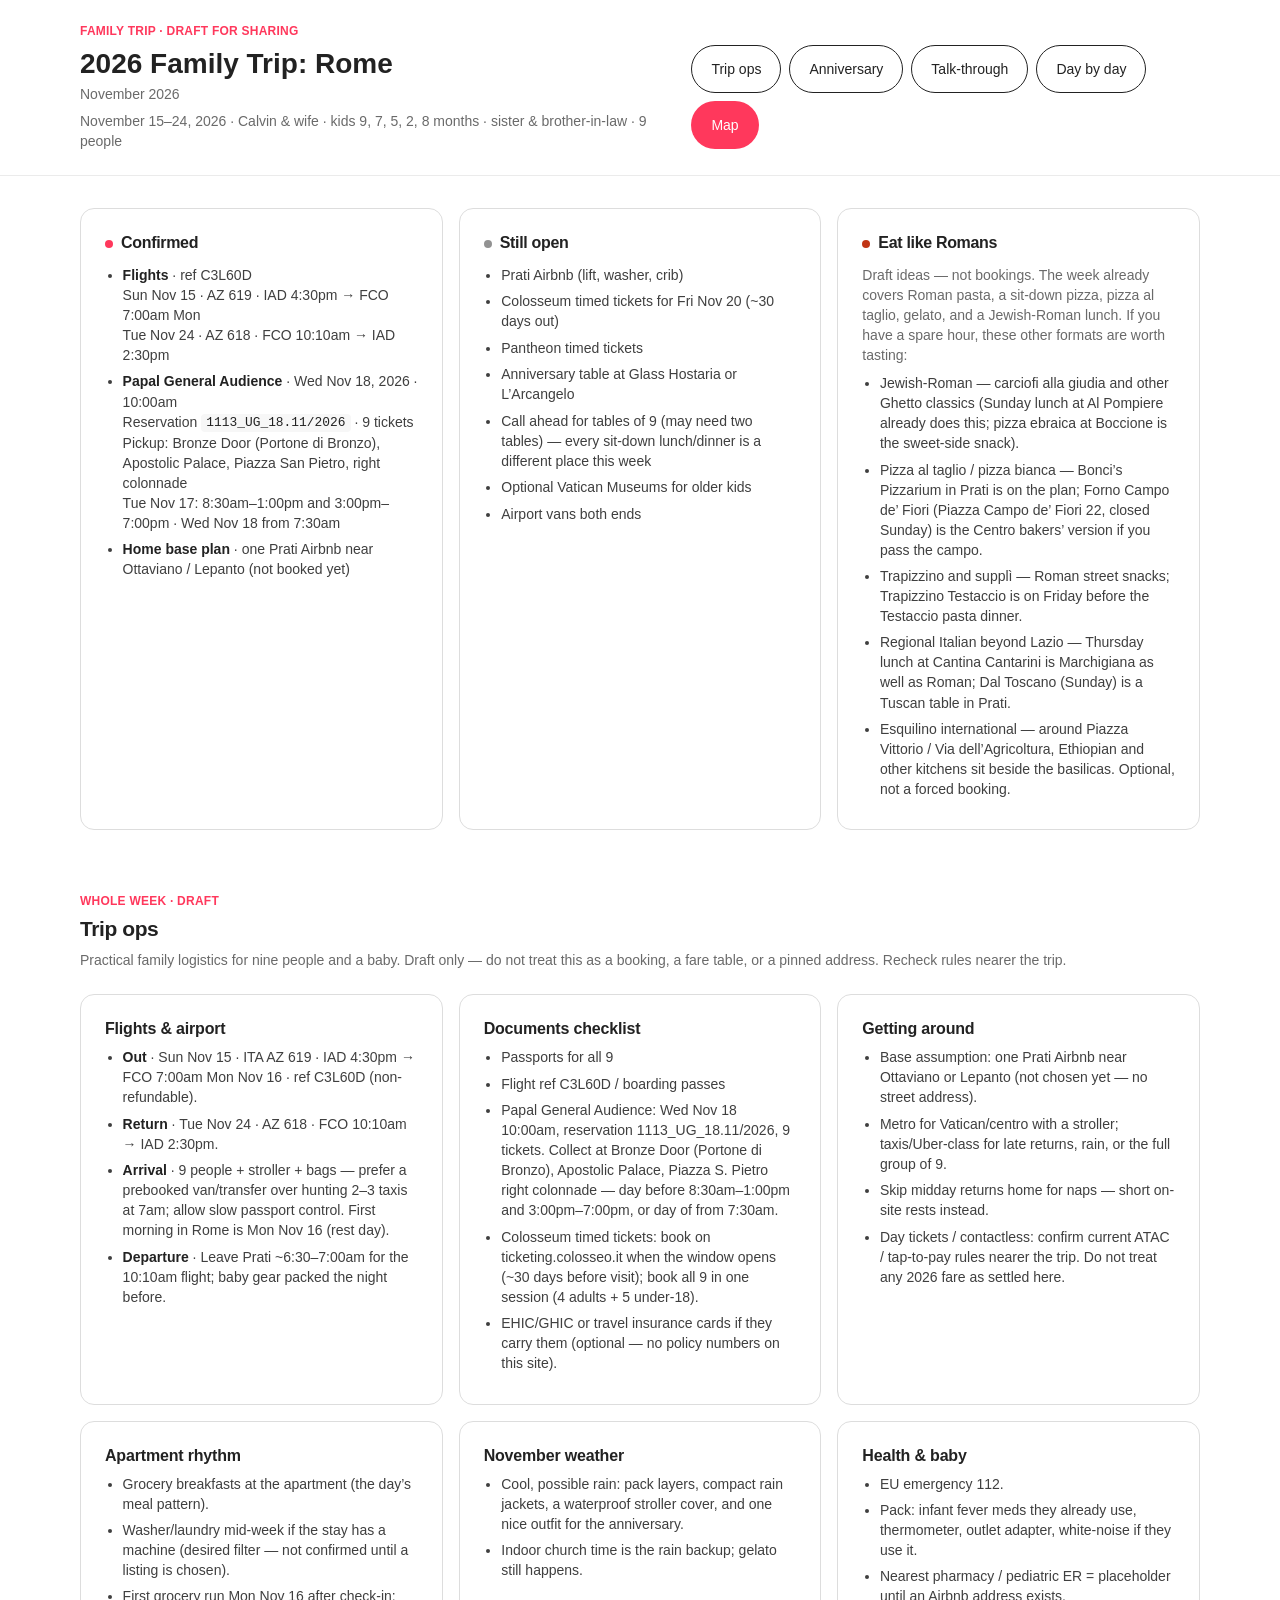
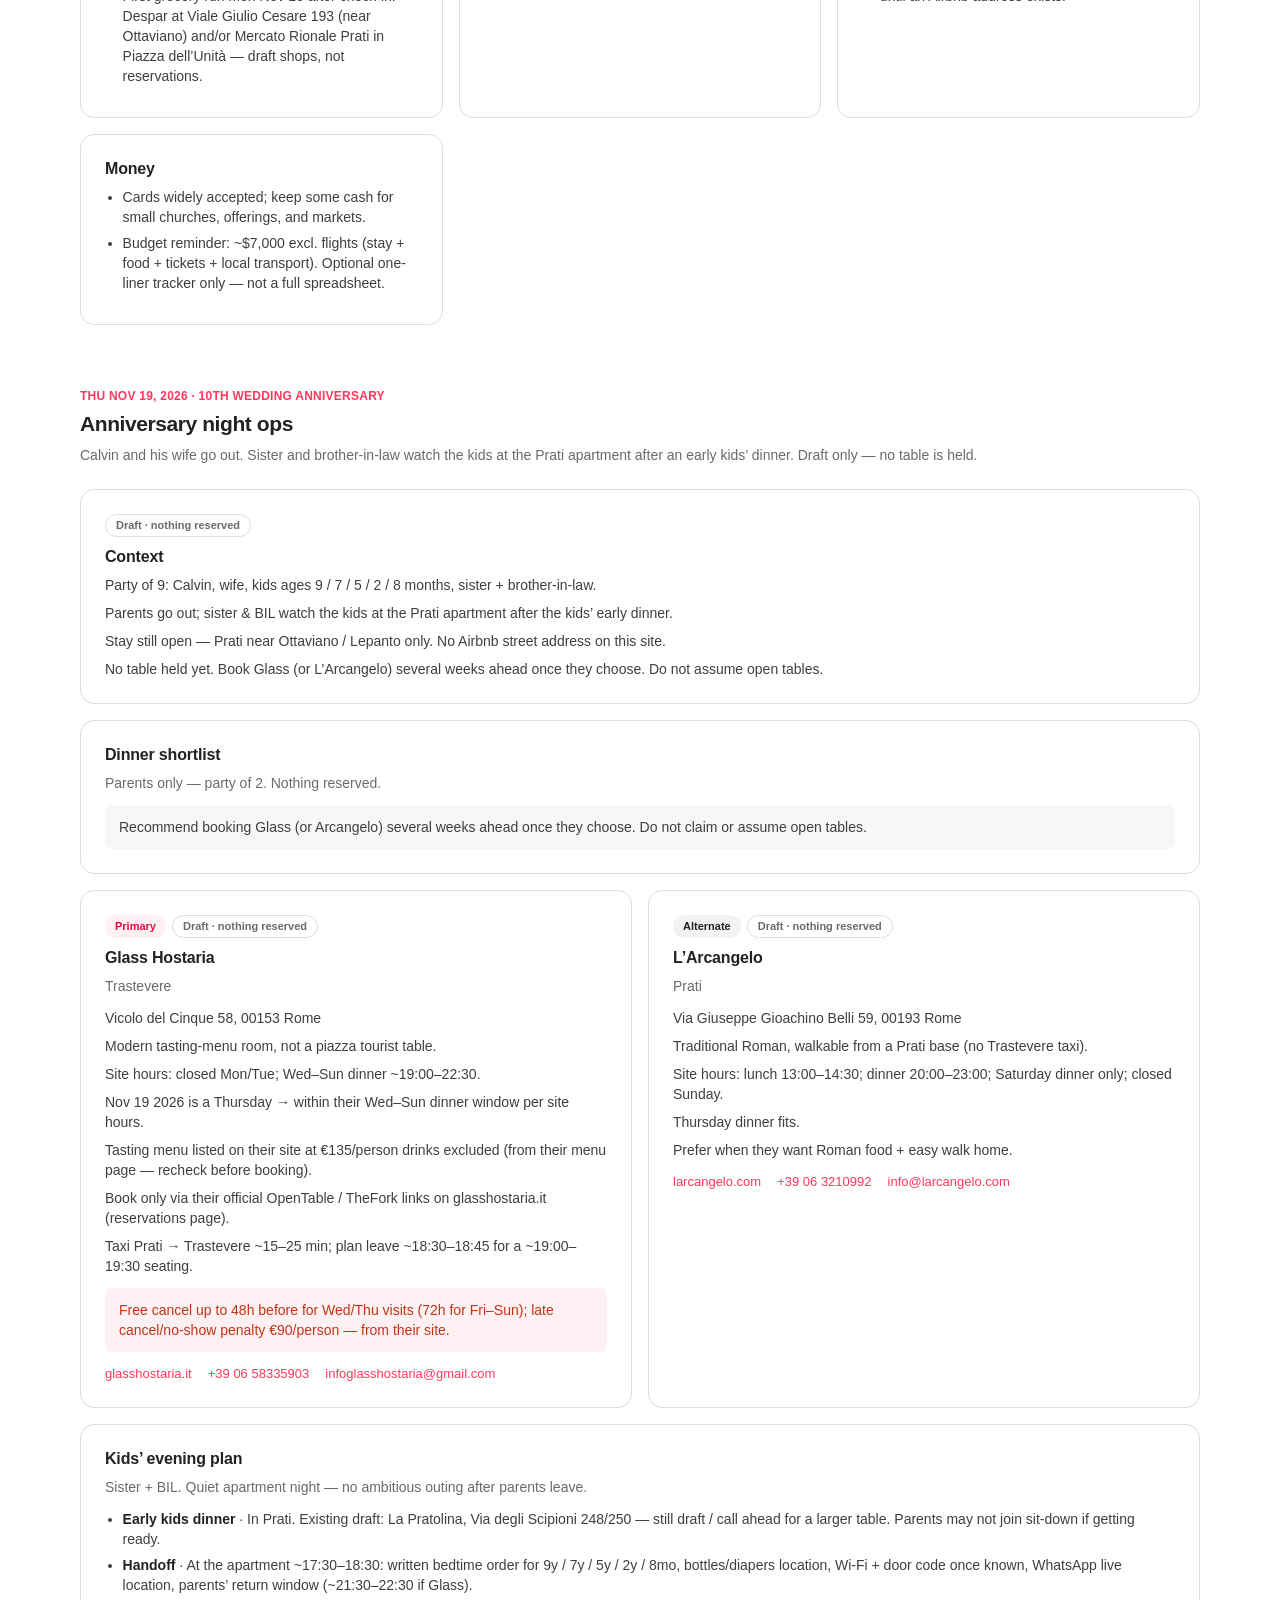
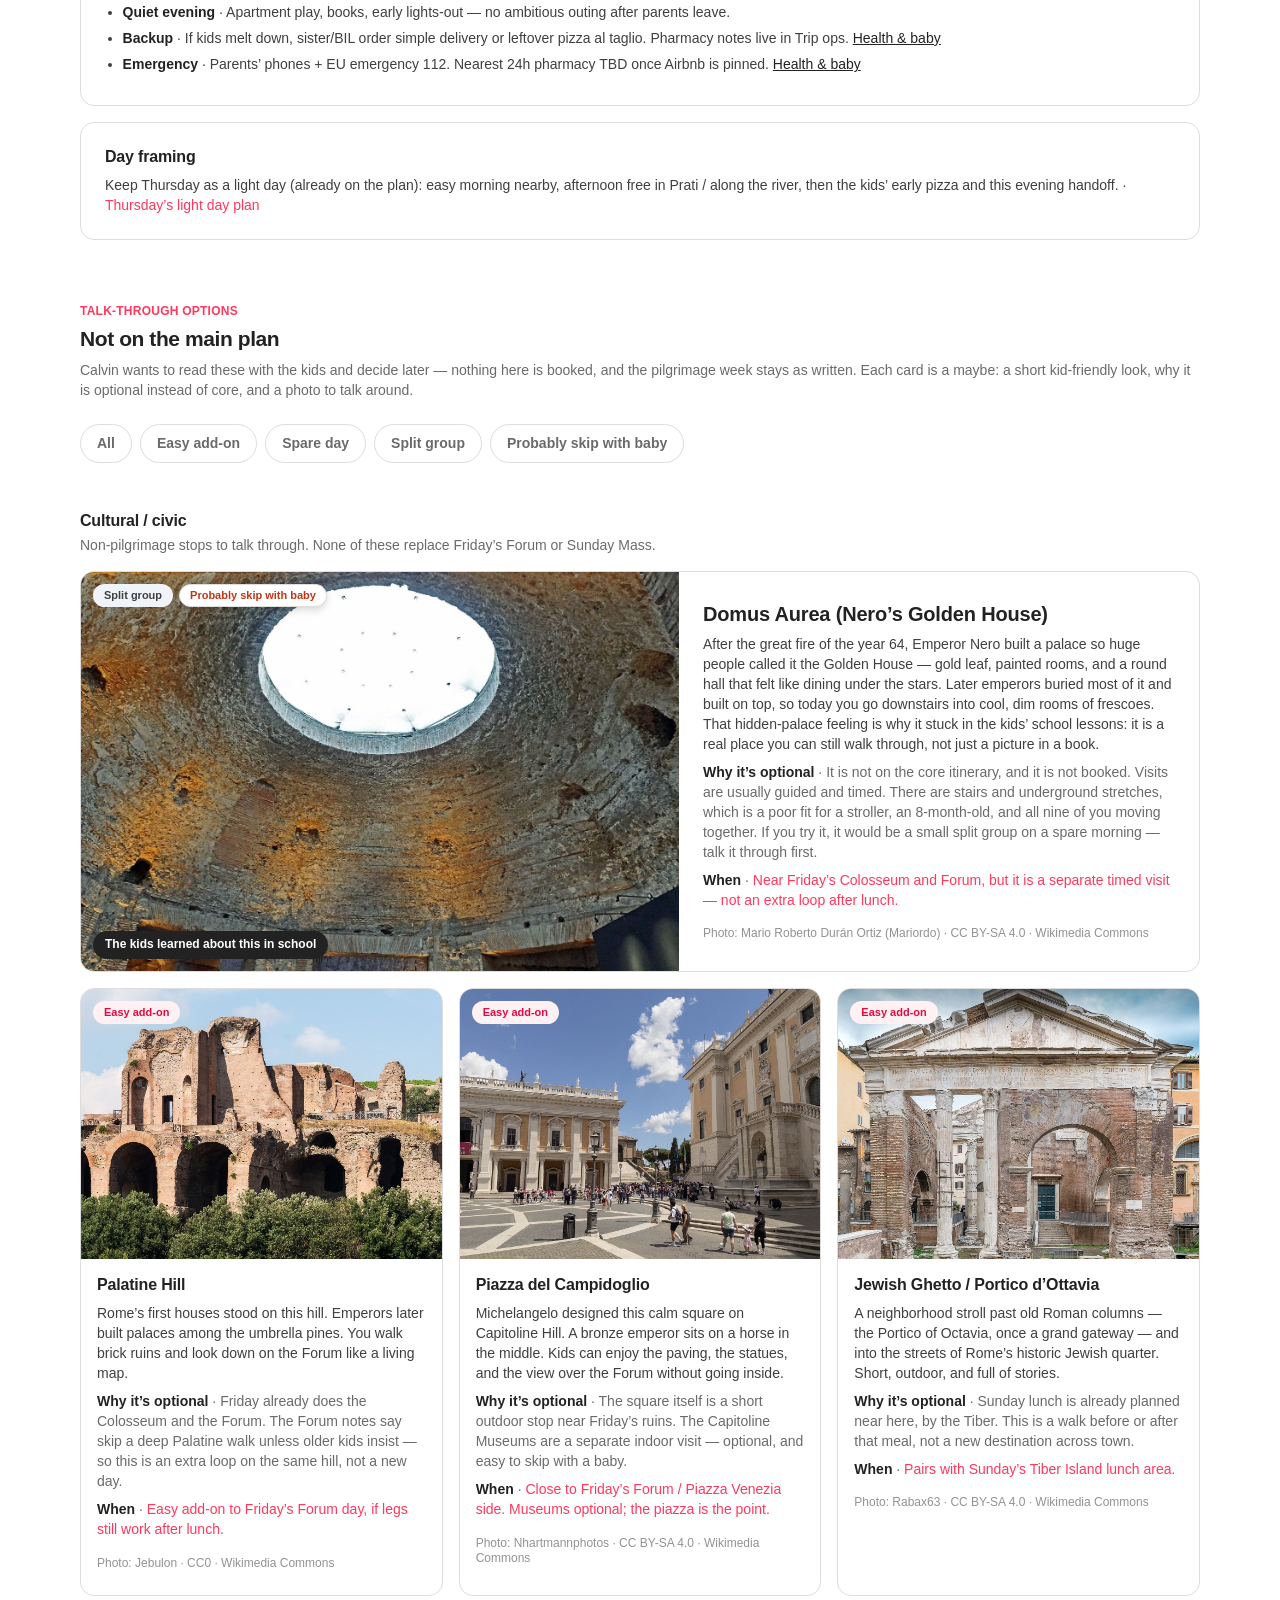
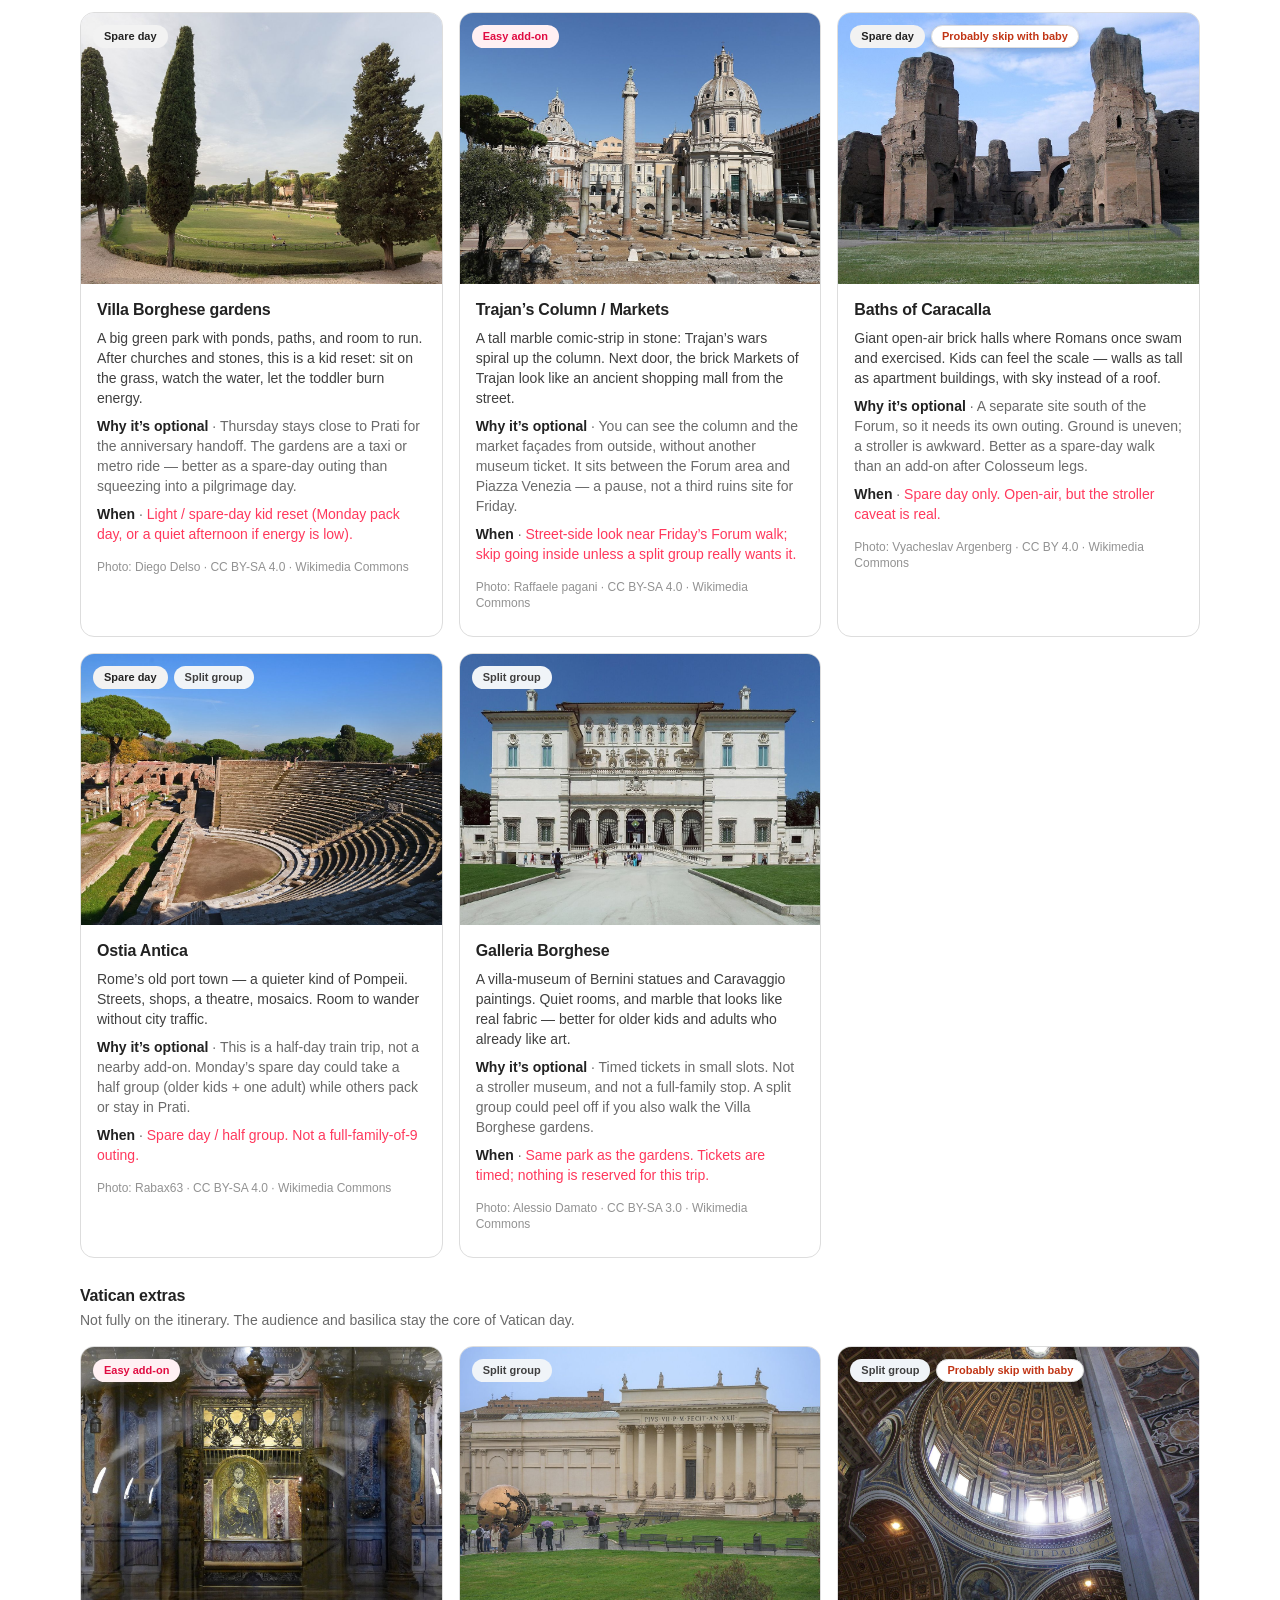
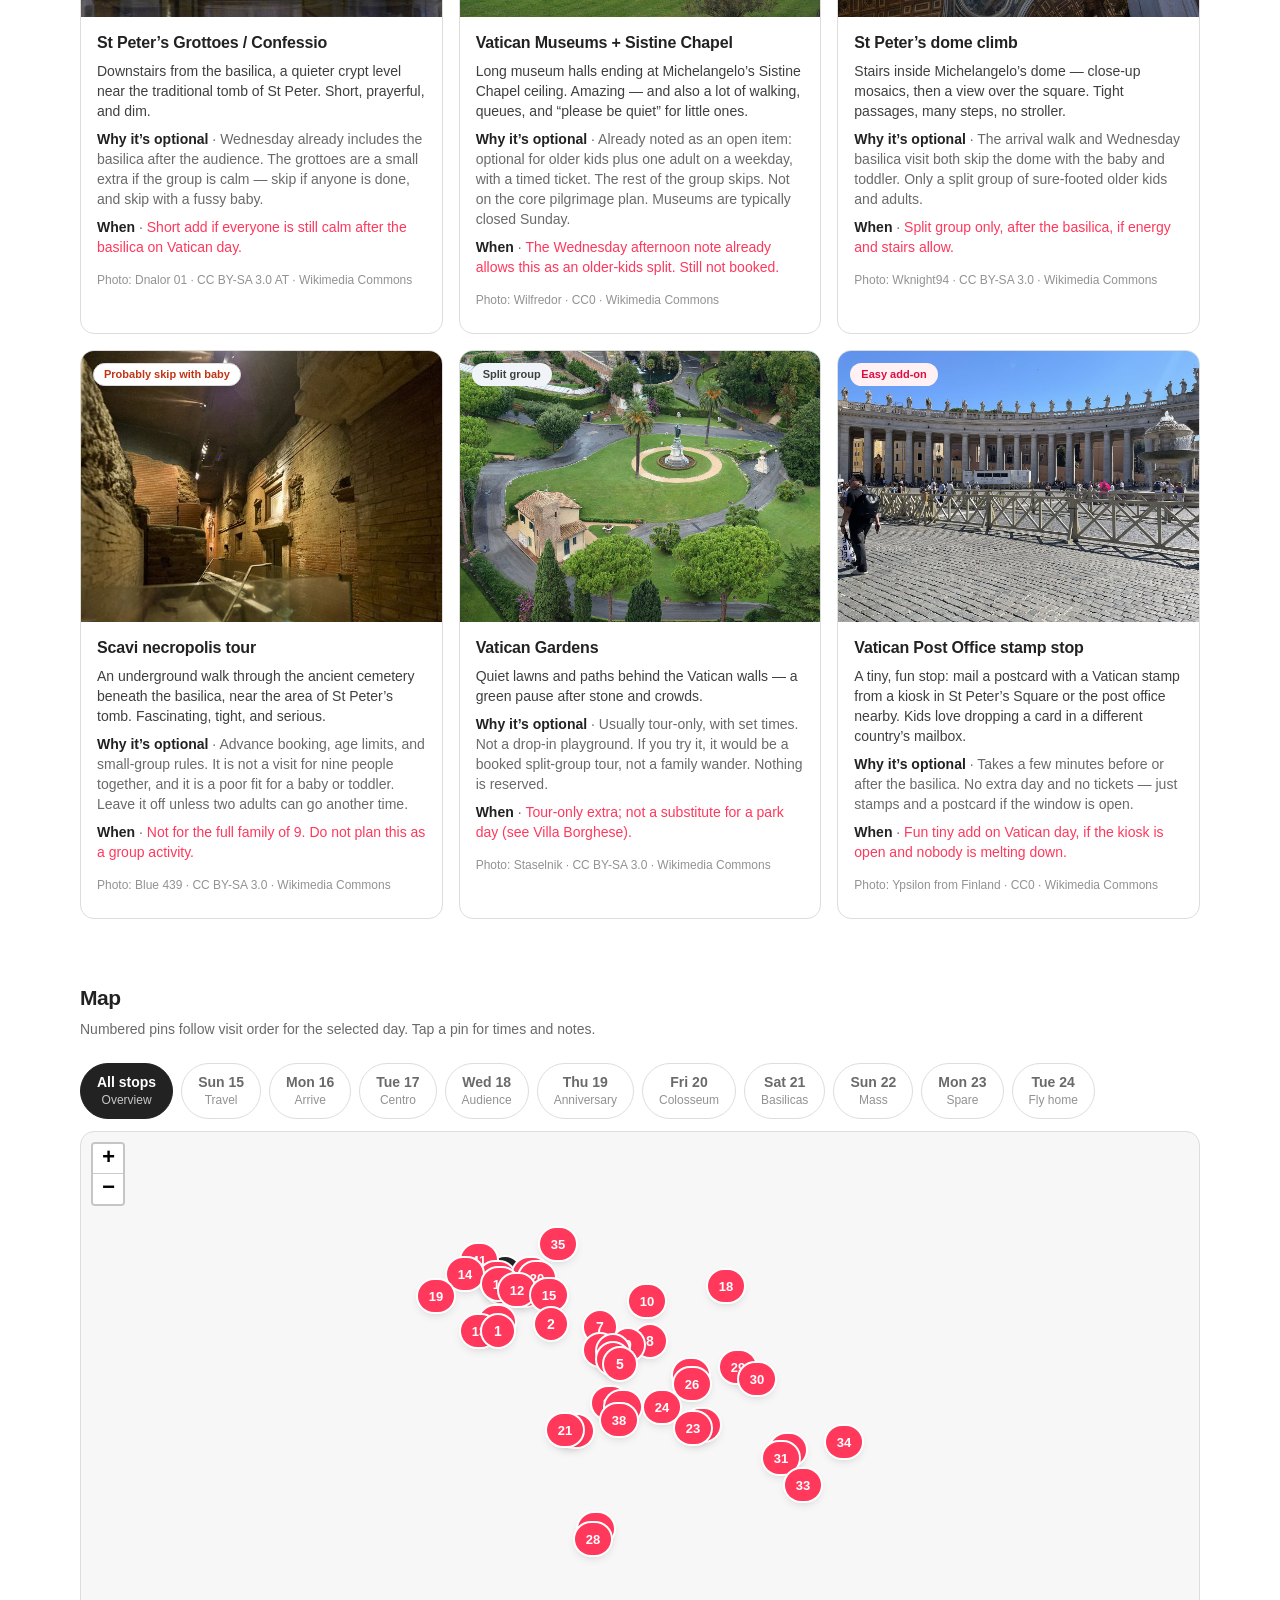
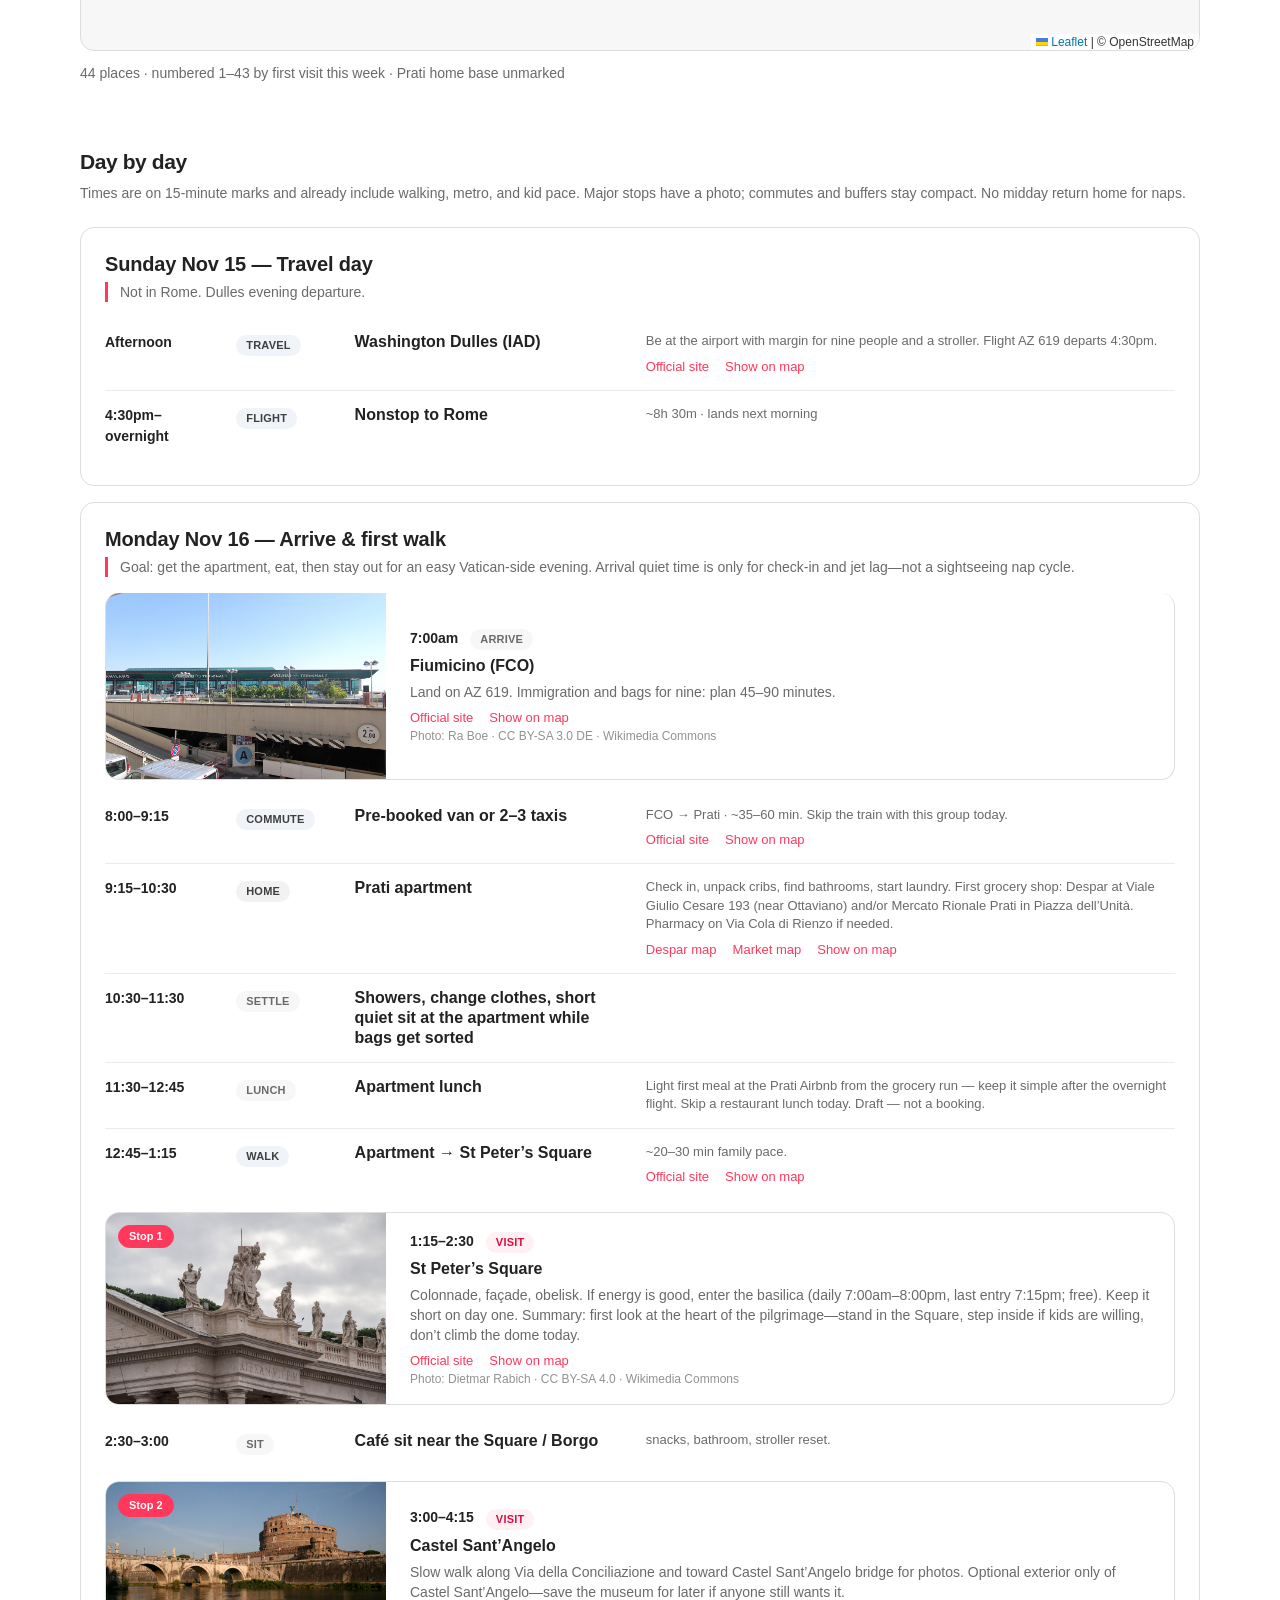
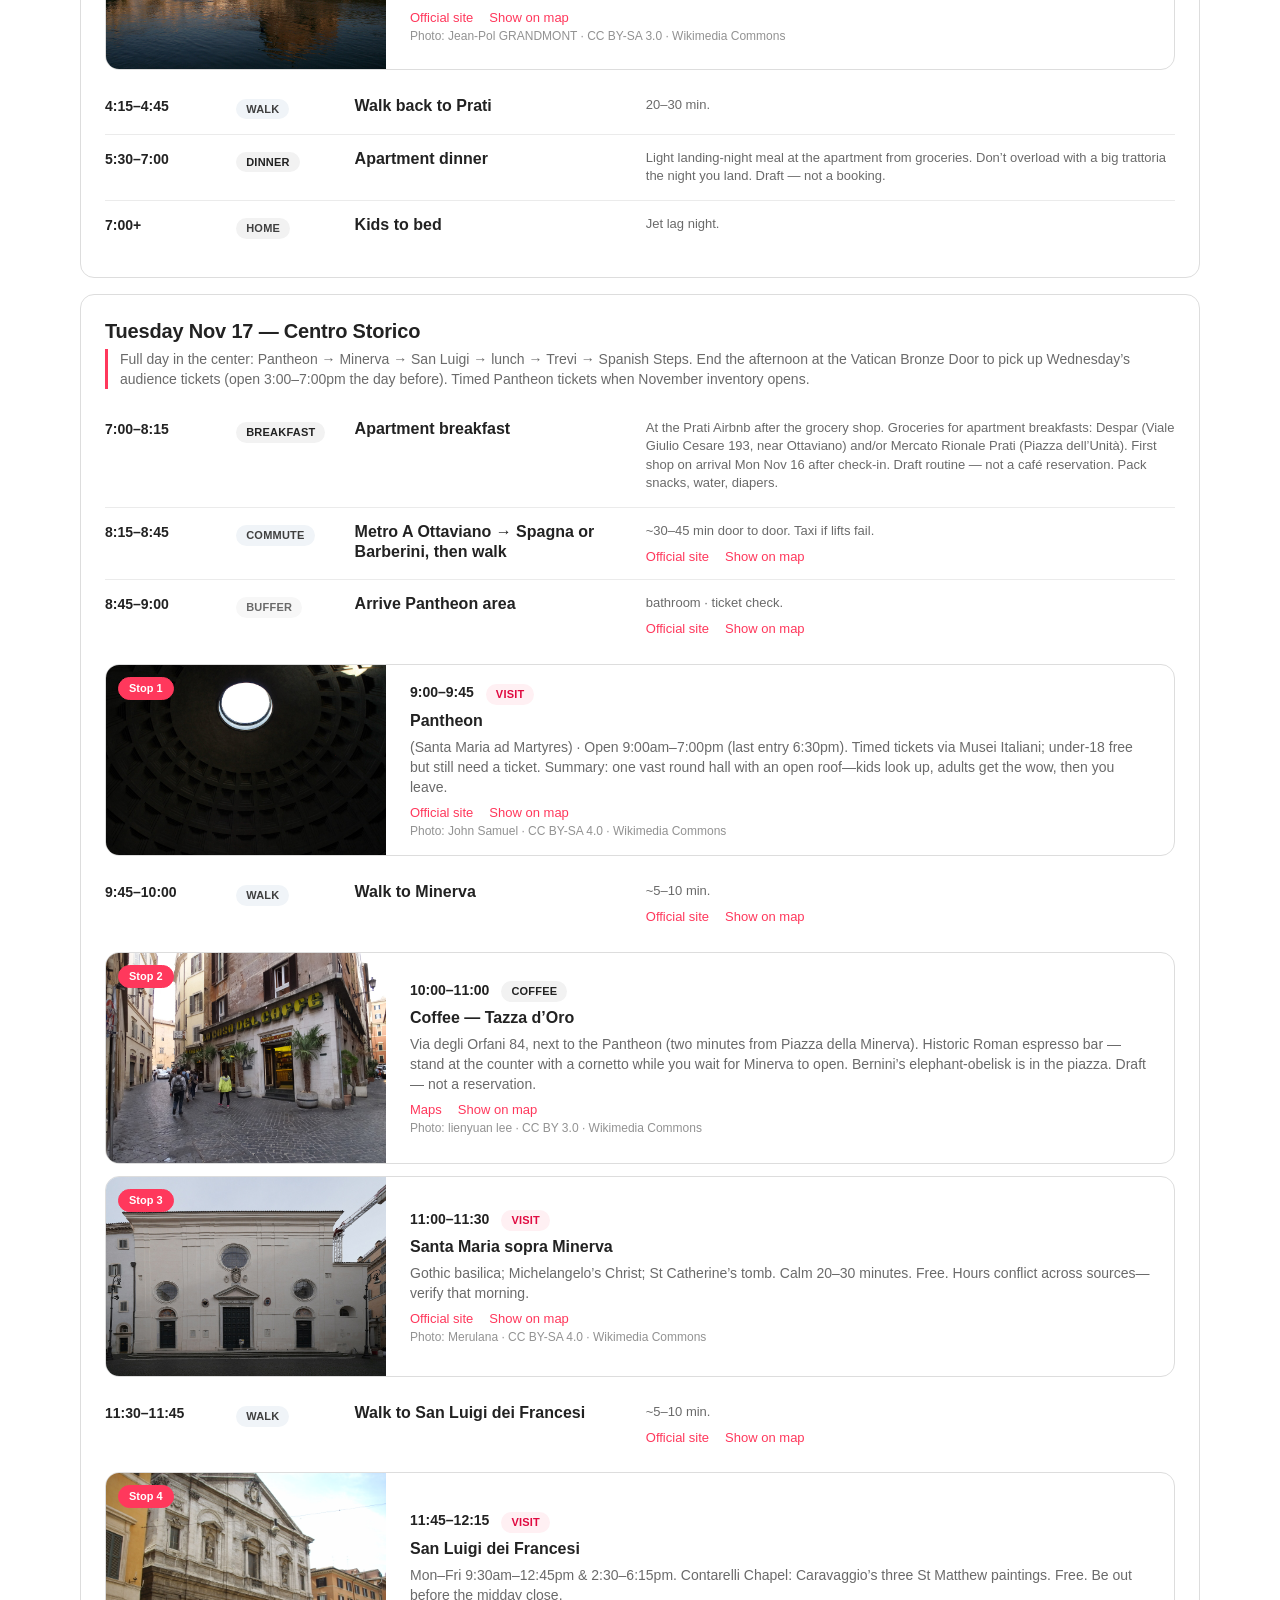
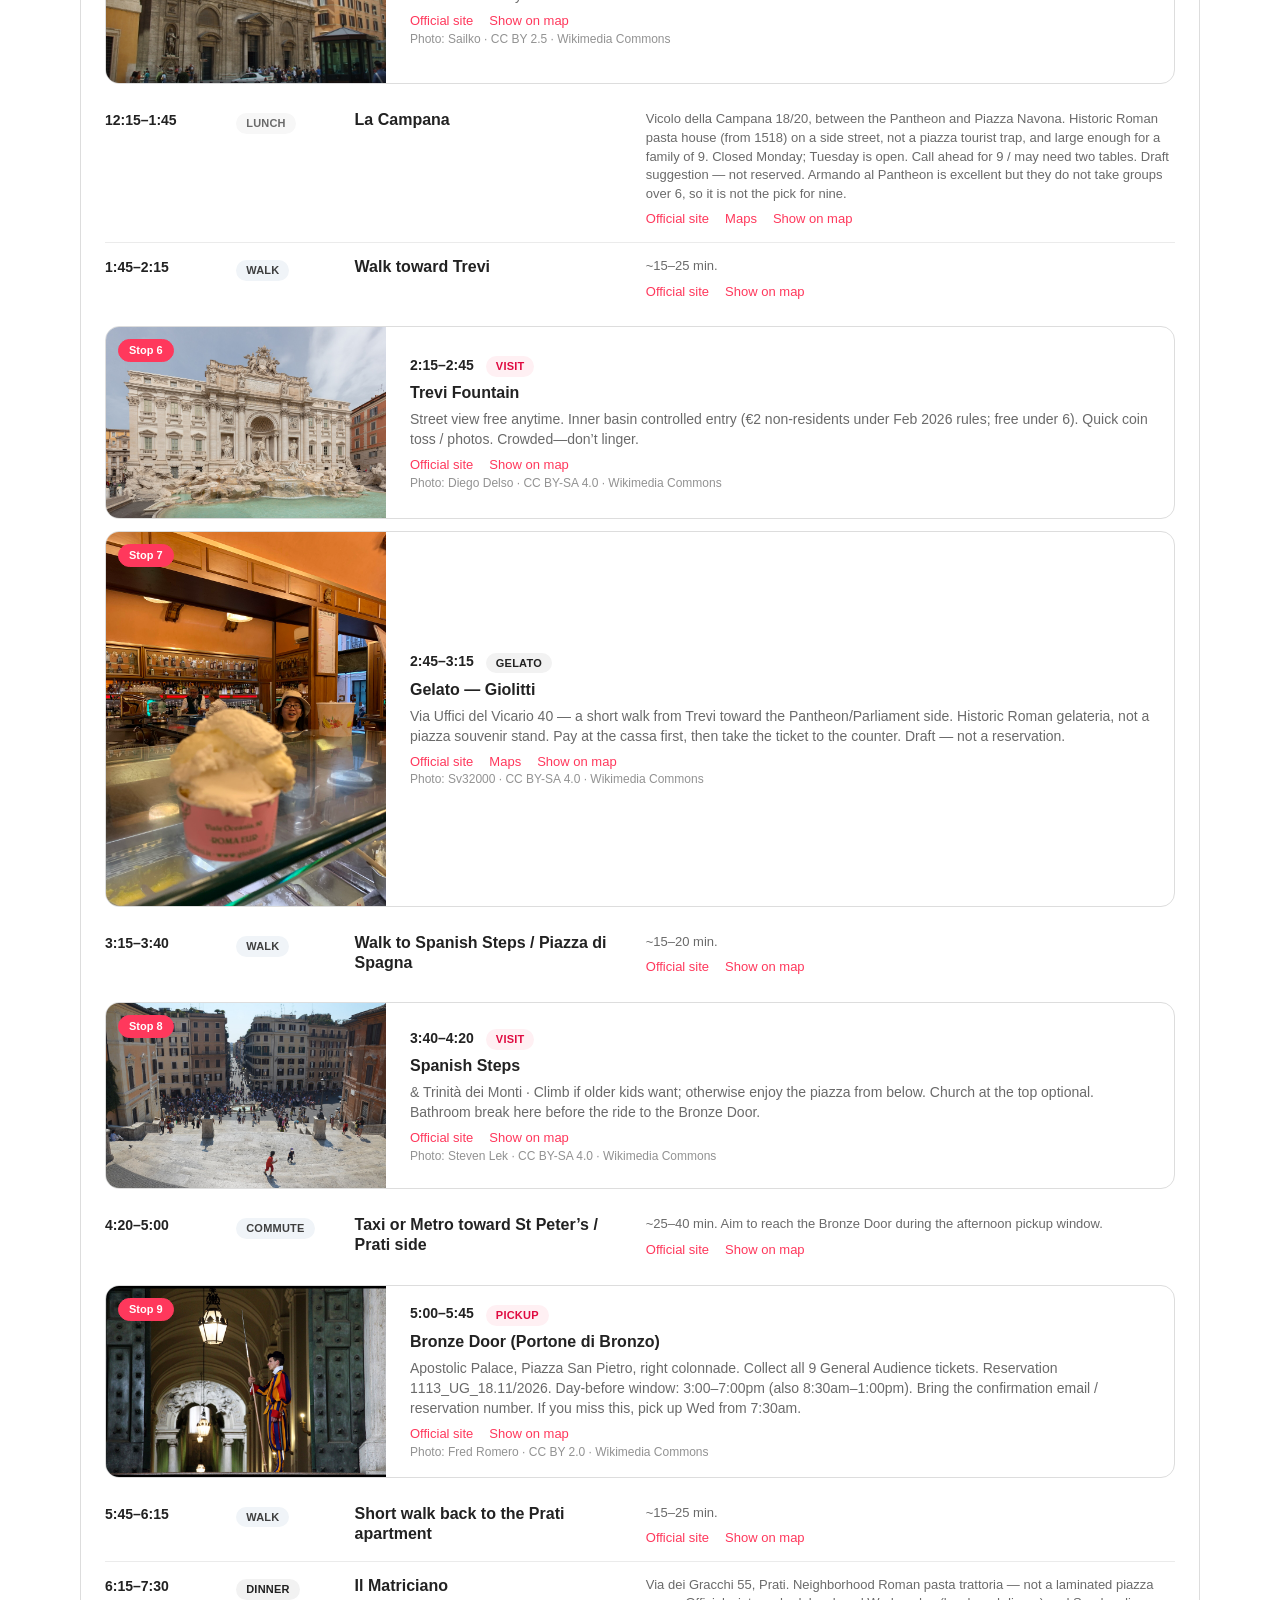
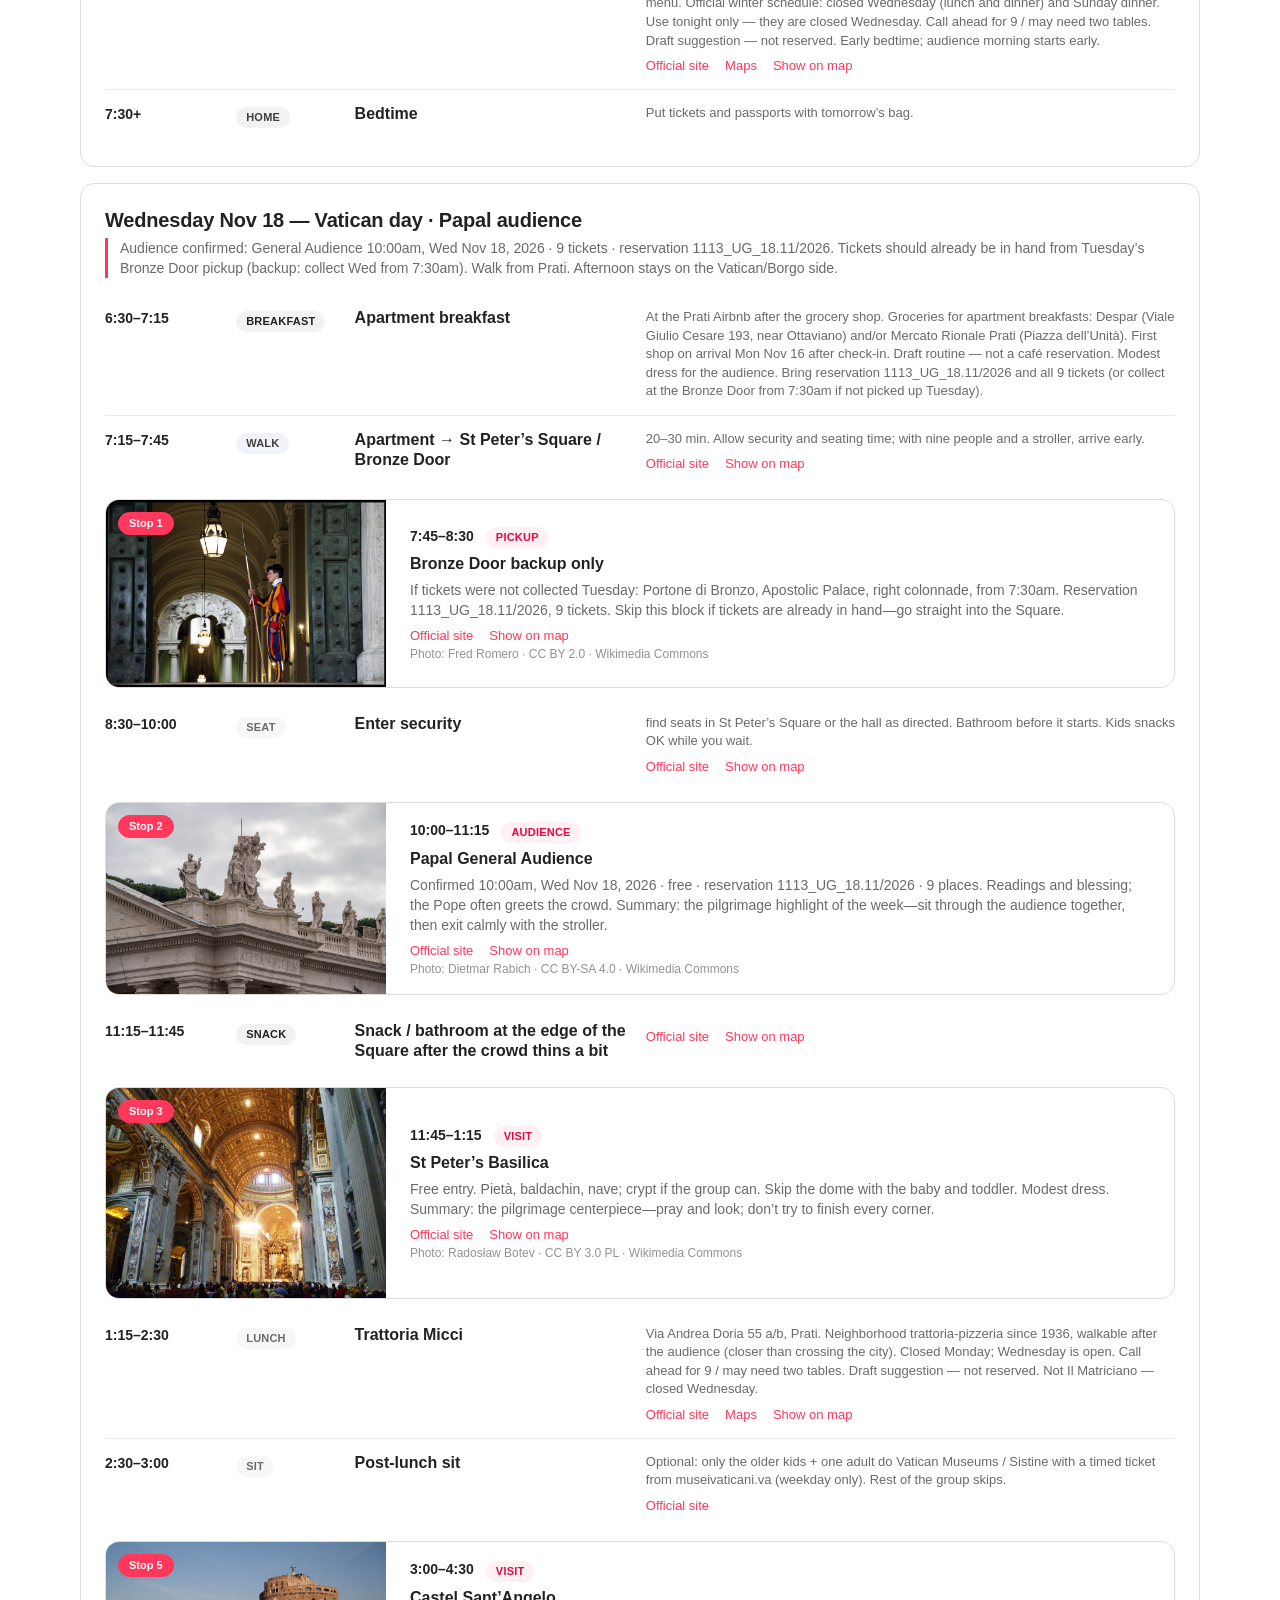
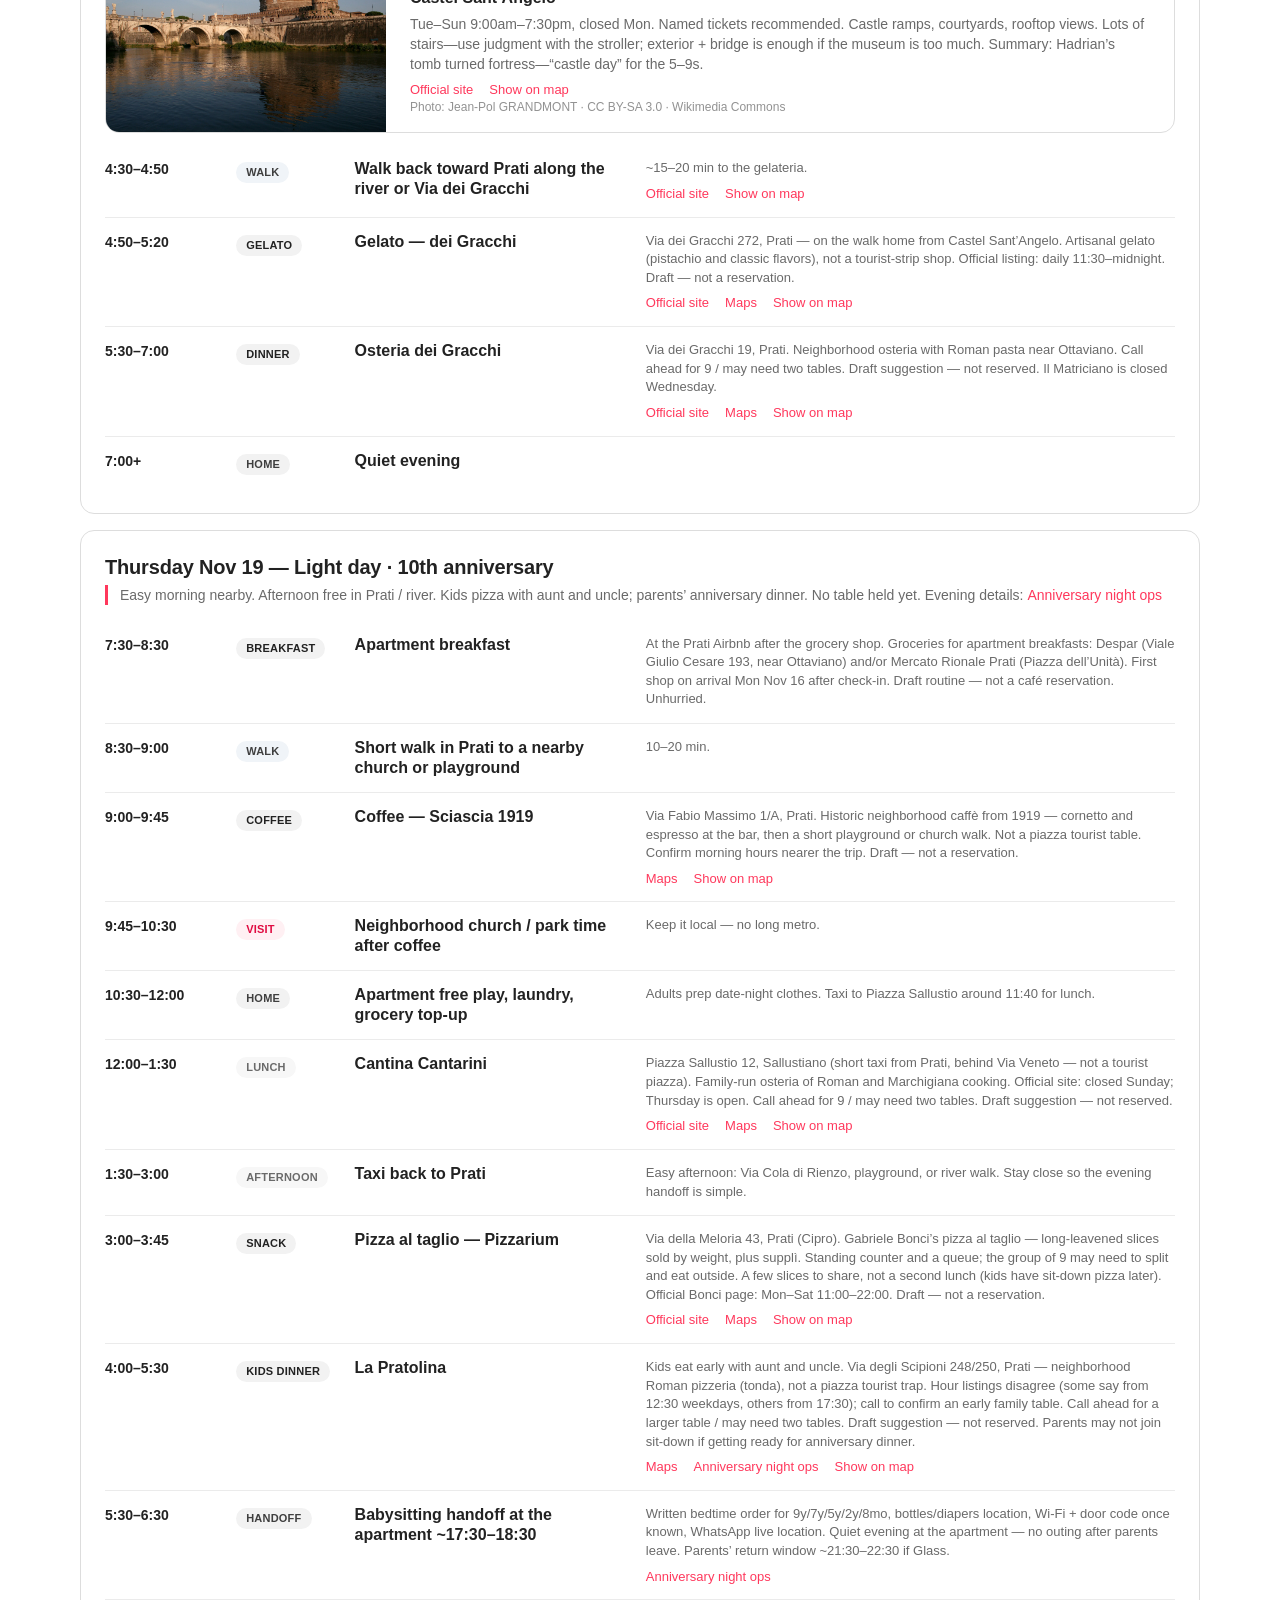
==== commit 7980e9cd: "Add trip ops and anniversary night sections Surface draft family logistics and the Thu Nov 19 annive" ====
--- a/index.html
+++ b/index.html
@@ -7,8 +7,8 @@
   <title>2026 Family Trip: Rome</title>
   <meta name="description" content="Shared family itinerary for Rome with maps, times, and visit notes." />
   <link rel="icon" href="data:image/svg+xml,%3Csvg xmlns='http://www.w3.org/2000/svg' viewBox='0 0 32 32'%3E%3Ccircle cx='16' cy='16' r='16' fill='%23ff385c'/%3E%3C/svg%3E" />
-  <link rel="stylesheet" href="vendor/leaflet/leaflet.css?v=20260917i" />
-  <link rel="stylesheet" href="css/styles.css?v=20260917i" />
+  <link rel="stylesheet" href="vendor/leaflet/leaflet.css?v=20260917j" />
+  <link rel="stylesheet" href="css/styles.css?v=20260917j" />
 </head>
 <body>
   <header class="top">
@@ -20,6 +20,8 @@
         <p class="lede" id="lede">November 15–24, 2026</p>
       </div>
       <div class="top-actions">
+        <a class="btn ghost" href="#trip-ops">Trip ops</a>
+        <a class="btn ghost" href="#anniversary">Anniversary</a>
         <a class="btn ghost" href="#options">Talk-through</a>
         <a class="btn ghost" href="#days">Day by day</a>
         <a class="btn" href="#map-section">Map</a>
@@ -42,6 +44,24 @@
         <p class="eat-intro" id="eat-intro"></p>
         <ul id="eat-list"></ul>
       </article>
+    </section>
+
+    <section class="wrap" id="trip-ops">
+      <div class="section-head">
+        <p class="eyebrow" id="ops-kicker">Whole week · draft</p>
+        <h2 id="ops-title">Trip ops</h2>
+        <p class="hint" id="ops-intro">Practical family logistics. Draft only — nothing here books a van, a table, or an Airbnb.</p>
+      </div>
+      <div class="ops-grid" id="ops-grid"></div>
+    </section>
+
+    <section class="wrap" id="anniversary">
+      <div class="section-head">
+        <p class="eyebrow" id="anniv-kicker">Thu Nov 19, 2026</p>
+        <h2 id="anniv-title">Anniversary night ops</h2>
+        <p class="hint" id="anniv-intro">Parents go out. Sister and brother-in-law watch the kids at the Prati apartment. Draft — no table held.</p>
+      </div>
+      <div class="ops-stack" id="anniv-root"></div>
     </section>
 
     <section class="wrap" id="options">
@@ -77,7 +97,7 @@
     <p>Draft only · nothing booked except flights and the papal audience tickets · share with the travel group</p>
   </footer>
 
-  <script src="vendor/leaflet/leaflet.js?v=20260917i"></script>
-  <script src="js/trip-app.20260917i.js"></script>
+  <script src="vendor/leaflet/leaflet.js?v=20260917j"></script>
+  <script src="js/trip-app.20260917j.js"></script>
 </body>
 </html>
--- a/css/styles.css
+++ b/css/styles.css
@@ -842,6 +842,155 @@
   color: var(--muted);
 }
 
+/* —— Trip ops + Anniversary night —— */
+.ops-grid {
+  display: grid;
+  grid-template-columns: repeat(3, minmax(0, 1fr));
+  gap: var(--space-base);
+}
+
+.ops-grid-2 {
+  display: grid;
+  grid-template-columns: repeat(2, minmax(0, 1fr));
+  gap: var(--space-base);
+}
+
+.ops-stack {
+  display: flex;
+  flex-direction: column;
+  gap: var(--space-base);
+}
+
+.ops-card {
+  background: var(--surface-card);
+  border: 1px solid var(--hairline);
+  border-radius: var(--radius-md);
+  padding: var(--space-lg);
+  min-width: 0;
+}
+
+.ops-card:hover {
+  box-shadow: var(--shadow);
+}
+
+.ops-card h3 {
+  margin: 0 0 8px;
+  font-size: 16px;
+  font-weight: 600;
+  line-height: 1.25;
+}
+
+.ops-card .ops-lead {
+  margin: 0 0 12px;
+  font-size: 14px;
+  line-height: 1.43;
+  color: var(--muted);
+}
+
+.ops-badge-row {
+  display: flex;
+  flex-wrap: wrap;
+  gap: 6px;
+  margin: 0 0 10px;
+}
+
+.ops-badge {
+  display: inline-flex;
+  align-items: center;
+  border-radius: var(--radius-full);
+  padding: 4px 10px;
+  font-size: 11px;
+  font-weight: 600;
+  line-height: 1.18;
+  background: var(--surface-strong);
+  color: var(--ink);
+}
+
+.ops-badge.primary {
+  background: #fff0f3;
+  color: var(--primary-active);
+}
+
+.ops-badge.draft {
+  background: var(--canvas);
+  color: var(--muted);
+  border: 1px solid var(--hairline);
+}
+
+.ops-list {
+  margin: 0;
+  padding-left: 1.1rem;
+  color: var(--body);
+  font-size: 14px;
+  line-height: 1.43;
+}
+
+.ops-list li {
+  margin: 0.4rem 0;
+}
+
+.ops-list li strong {
+  color: var(--ink);
+  font-weight: 600;
+}
+
+.ops-meta {
+  margin: 0;
+  font-size: 14px;
+  line-height: 1.43;
+  color: var(--body);
+}
+
+.ops-meta + .ops-meta {
+  margin-top: 8px;
+}
+
+.ops-meta a {
+  color: var(--primary);
+  font-weight: 500;
+  text-decoration: none;
+}
+
+.ops-meta a:hover {
+  color: var(--primary-active);
+  text-decoration: underline;
+}
+
+.ops-callout {
+  margin: 12px 0 0;
+  padding: 12px 14px;
+  background: var(--surface-soft);
+  border-radius: var(--radius-sm);
+  font-size: 14px;
+  line-height: 1.43;
+  color: var(--body);
+}
+
+.ops-callout.alert {
+  background: #fff0f3;
+  color: var(--error);
+}
+
+.ops-actions {
+  display: flex;
+  flex-wrap: wrap;
+  gap: 8px 16px;
+  margin-top: 14px;
+}
+
+.day-note a,
+.ops-card a.ops-jump {
+  color: var(--primary);
+  font-weight: 500;
+  text-decoration: none;
+}
+
+.day-note a:hover,
+.ops-card a.ops-jump:hover {
+  color: var(--primary-active);
+  text-decoration: underline;
+}
+
 /* —— Footer —— */
 .foot {
   padding: var(--space-xxl) 0 var(--space-section);
@@ -902,7 +1051,8 @@
 }
 
 @media (max-width: 1128px) {
-  .options-grid { grid-template-columns: repeat(2, minmax(0, 1fr)); }
+  .options-grid,
+  .ops-grid { grid-template-columns: repeat(2, minmax(0, 1fr)); }
 }
 
 @media (max-width: 960px) {
@@ -910,7 +1060,9 @@
 }
 
 @media (max-width: 800px) {
-  .options-grid { grid-template-columns: 1fr; }
+  .options-grid,
+  .ops-grid,
+  .ops-grid-2 { grid-template-columns: 1fr; }
   .option-card.featured {
     grid-template-columns: 1fr;
   }
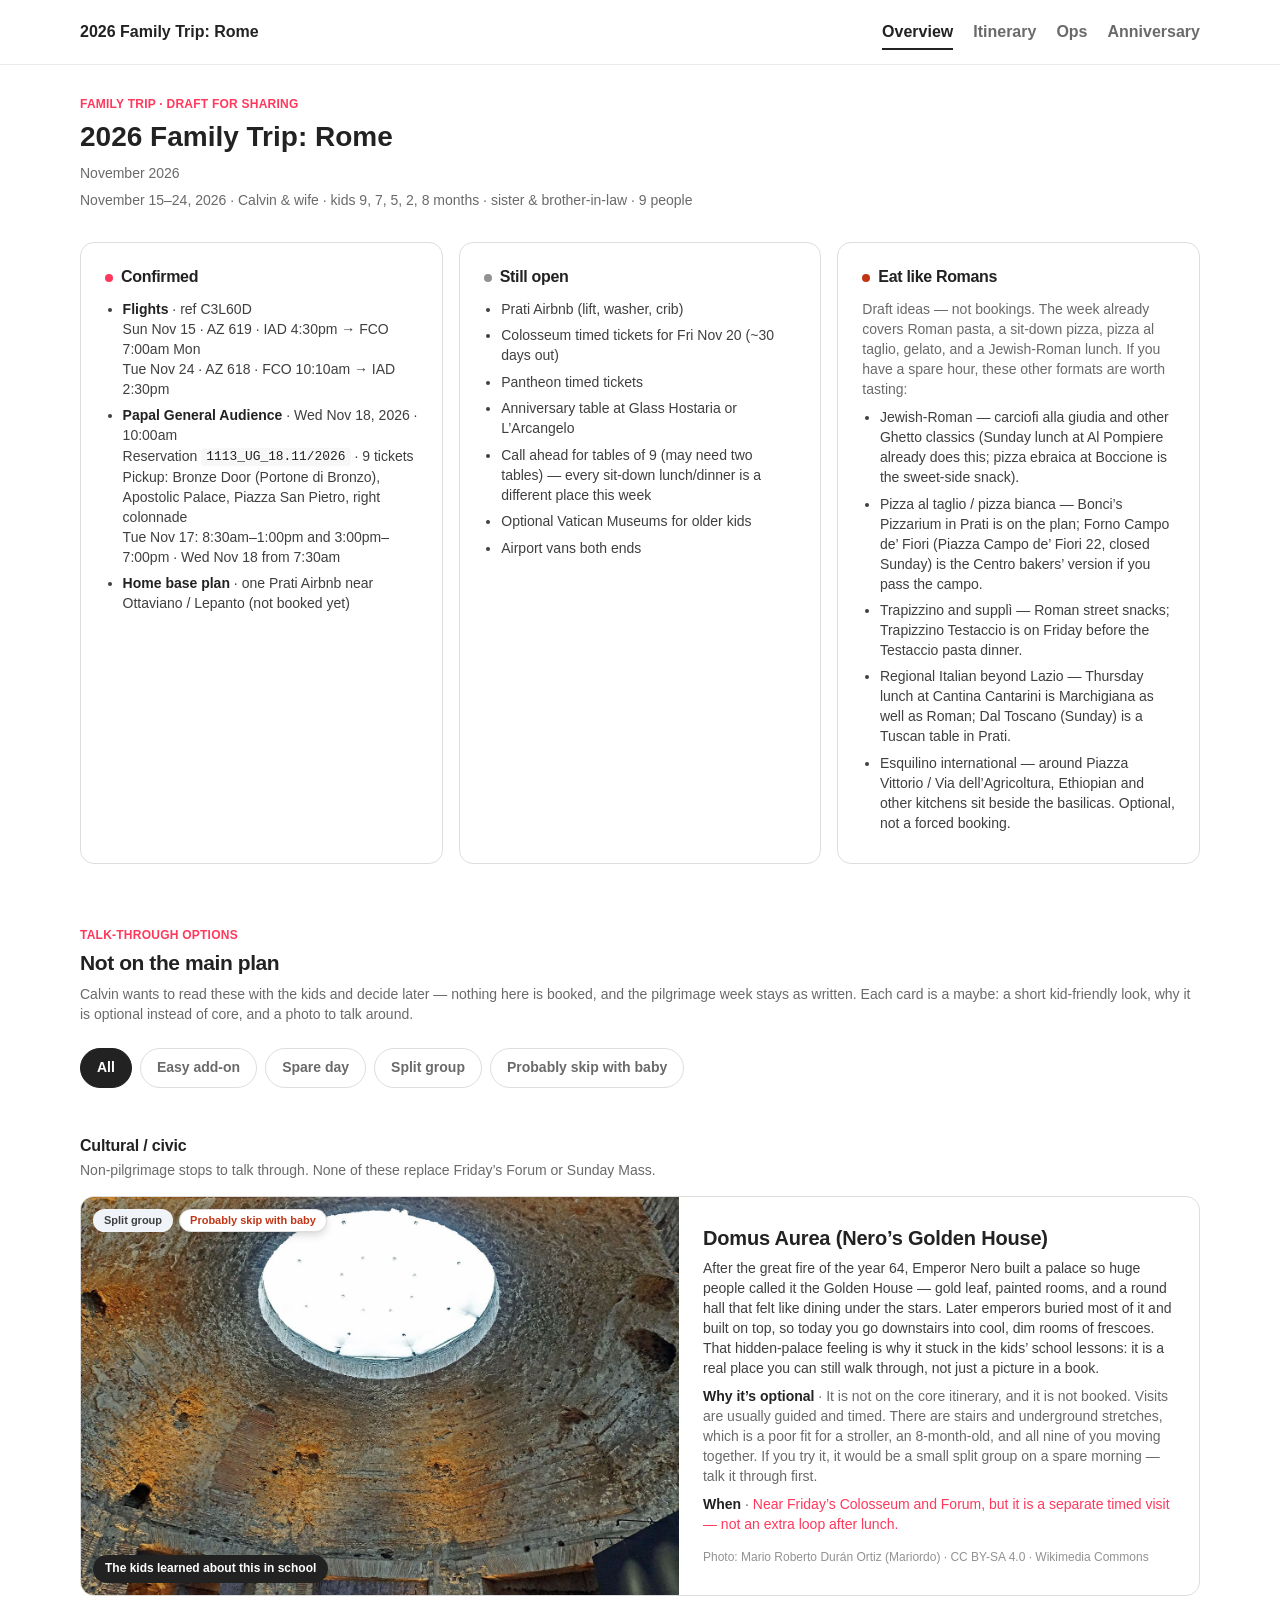
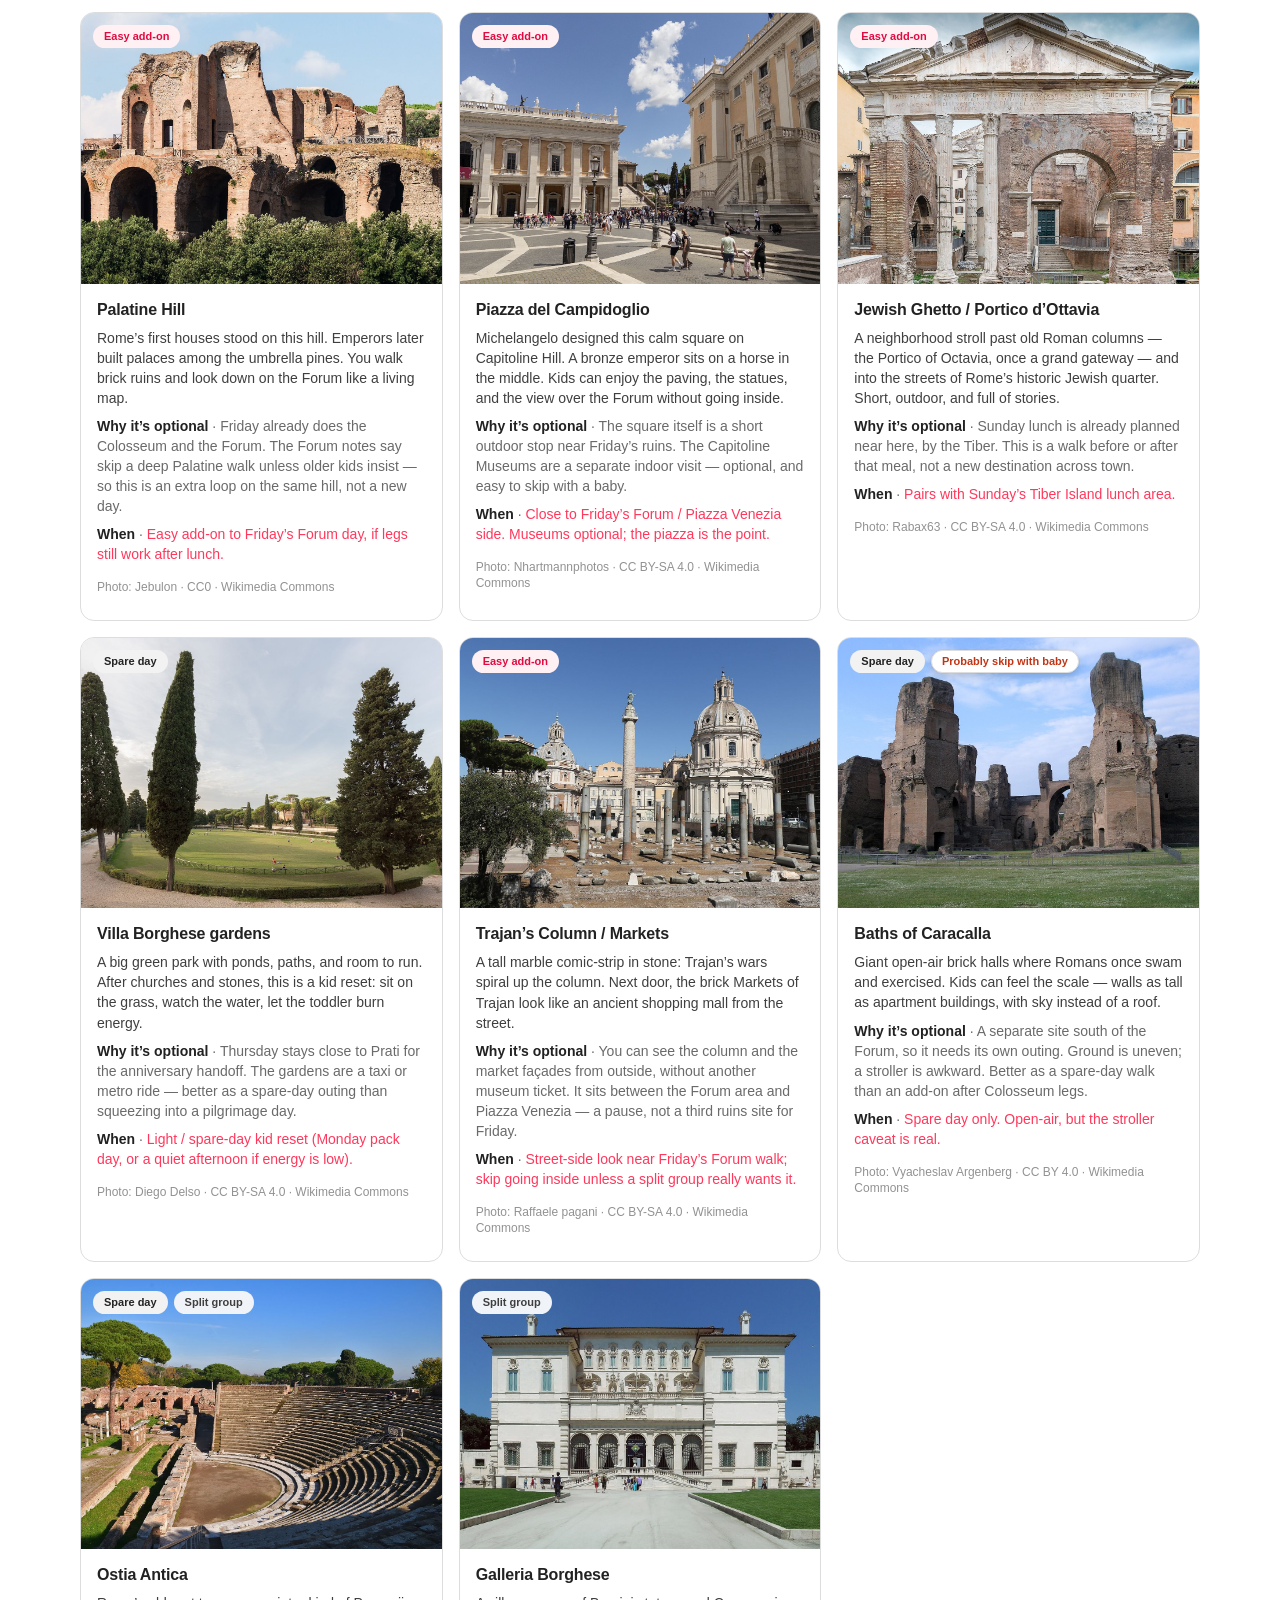
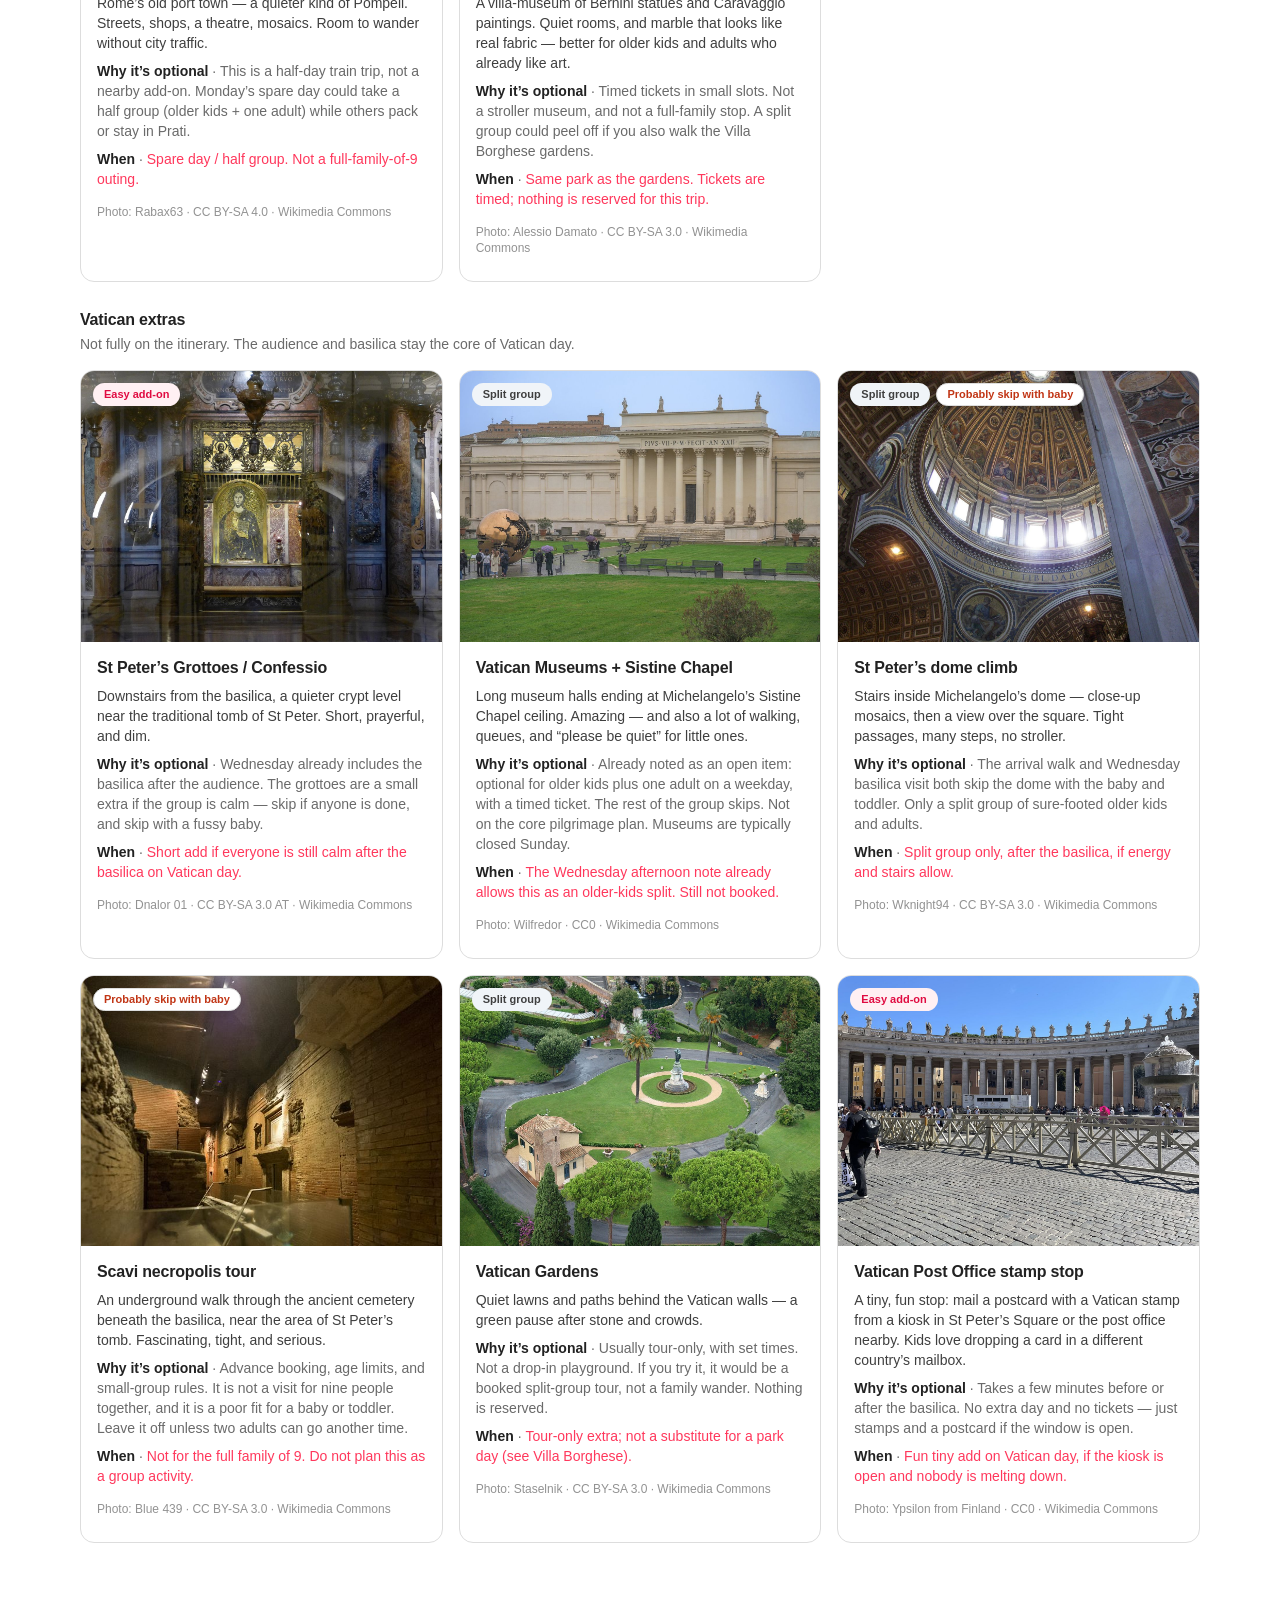
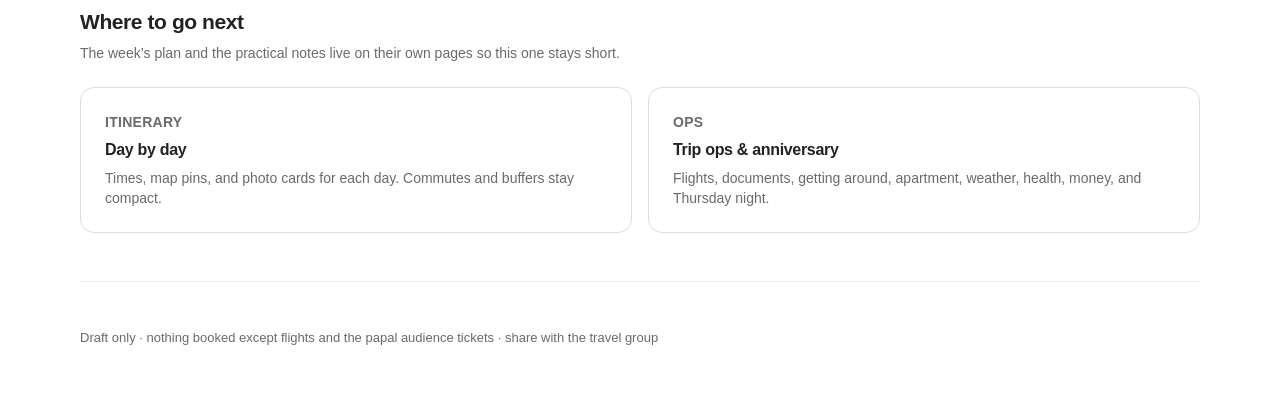
==== commit c425edb6: "Split the family trip site into Overview, Itinerary, and Ops pages. Keep shared nav/footer via a sma" ====
--- a/index.html
+++ b/index.html
@@ -5,31 +5,21 @@
   <meta name="viewport" content="width=device-width, initial-scale=1" />
   <meta http-equiv="Cache-Control" content="no-cache" />
   <title>2026 Family Trip: Rome</title>
-  <meta name="description" content="Shared family itinerary for Rome with maps, times, and visit notes." />
+  <meta name="description" content="Overview of the 2026 family trip to Rome: confirmed items, talk-through options, and links to the day-by-day plan and trip ops." />
   <link rel="icon" href="data:image/svg+xml,%3Csvg xmlns='http://www.w3.org/2000/svg' viewBox='0 0 32 32'%3E%3Ccircle cx='16' cy='16' r='16' fill='%23ff385c'/%3E%3C/svg%3E" />
-  <link rel="stylesheet" href="vendor/leaflet/leaflet.css?v=20260917j" />
-  <link rel="stylesheet" href="css/styles.css?v=20260917j" />
+  <link rel="stylesheet" href="css/styles.css?v=20260917k" />
 </head>
-<body>
-  <header class="top">
-    <div class="wrap top-inner">
-      <div>
-        <p class="eyebrow">Family trip · draft for sharing</p>
-        <h1>2026 Family Trip: Rome</h1>
-        <p class="hero-line">November 2026</p>
-        <p class="lede" id="lede">November 15–24, 2026</p>
-      </div>
-      <div class="top-actions">
-        <a class="btn ghost" href="#trip-ops">Trip ops</a>
-        <a class="btn ghost" href="#anniversary">Anniversary</a>
-        <a class="btn ghost" href="#options">Talk-through</a>
-        <a class="btn ghost" href="#days">Day by day</a>
-        <a class="btn" href="#map-section">Map</a>
-      </div>
-    </div>
-  </header>
+<body data-page="overview">
+  <header class="site-bar" id="site-header"></header>
 
   <main>
+    <header class="wrap page-hero">
+      <p class="eyebrow">Family trip · draft for sharing</p>
+      <h1 data-trip-title>2026 Family Trip: Rome</h1>
+      <p class="hero-line">November 2026</p>
+      <p class="lede" id="lede">November 15–24, 2026</p>
+    </header>
+
     <section class="wrap hero-grid">
       <article class="card confirm">
         <h2>Confirmed</h2>
@@ -46,24 +36,6 @@
       </article>
     </section>
 
-    <section class="wrap" id="trip-ops">
-      <div class="section-head">
-        <p class="eyebrow" id="ops-kicker">Whole week · draft</p>
-        <h2 id="ops-title">Trip ops</h2>
-        <p class="hint" id="ops-intro">Practical family logistics. Draft only — nothing here books a van, a table, or an Airbnb.</p>
-      </div>
-      <div class="ops-grid" id="ops-grid"></div>
-    </section>
-
-    <section class="wrap" id="anniversary">
-      <div class="section-head">
-        <p class="eyebrow" id="anniv-kicker">Thu Nov 19, 2026</p>
-        <h2 id="anniv-title">Anniversary night ops</h2>
-        <p class="hint" id="anniv-intro">Parents go out. Sister and brother-in-law watch the kids at the Prati apartment. Draft — no table held.</p>
-      </div>
-      <div class="ops-stack" id="anniv-root"></div>
-    </section>
-
     <section class="wrap" id="options">
       <div class="section-head">
         <p class="eyebrow" id="options-kicker">Talk-through options</p>
@@ -74,30 +46,28 @@
       <div class="options-grid" id="options-grid"></div>
     </section>
 
-    <section class="wrap" id="map-section">
+    <section class="wrap" id="next">
       <div class="section-head">
-        <h2>Map</h2>
-        <p class="hint">Numbered pins follow visit order for the selected day. Tap a pin for times and notes.</p>
+        <h2>Where to go next</h2>
+        <p class="hint">The week’s plan and the practical notes live on their own pages so this one stays short.</p>
       </div>
-      <div class="day-tabs" id="day-tabs" role="tablist" aria-label="Choose a day"></div>
-      <div id="map-canvas" data-map-root="1" aria-label="Rome trip map" style="min-height:420px;width:100%"></div>
-      <p class="map-caption" id="map-caption"></p>
-    </section>
-
-    <section class="wrap" id="days">
-      <div class="section-head">
-        <h2>Day by day</h2>
-        <p class="hint">Times are on 15-minute marks and already include walking, metro, and kid pace. Major stops have a photo; commutes and buffers stay compact. No midday return home for naps.</p>
+      <div class="next-grid">
+        <a class="next-card" href="itinerary.html">
+          <p class="eyebrow">Itinerary</p>
+          <h2>Day by day</h2>
+          <p>Times, map pins, and photo cards for each day. Commutes and buffers stay compact.</p>
+        </a>
+        <a class="next-card" href="ops.html">
+          <p class="eyebrow">Ops</p>
+          <h2>Trip ops &amp; anniversary</h2>
+          <p>Flights, documents, getting around, apartment, weather, health, money, and Thursday night.</p>
+        </a>
       </div>
-      <div id="day-panels"></div>
     </section>
   </main>
 
-  <footer class="wrap foot">
-    <p>Draft only · nothing booked except flights and the papal audience tickets · share with the travel group</p>
-  </footer>
-
-  <script src="vendor/leaflet/leaflet.js?v=20260917j"></script>
-  <script src="js/trip-app.20260917j.js"></script>
+  <footer class="wrap foot" id="site-footer"></footer>
+  <script src="js/site.20260917k.js"></script>
+  <script src="js/trip-app.20260917k.js"></script>
 </body>
 </html>
--- a/css/styles.css
+++ b/css/styles.css
@@ -36,7 +36,7 @@
 
 * { box-sizing: border-box; }
 
-html { scroll-behavior: smooth; }
+html { scroll-behavior: smooth; scroll-padding-top: 12.5rem; }
 
 body {
   margin: 0;
@@ -85,7 +85,78 @@
   margin-inline: auto;
 }
 
-/* —— Top nav / header —— */
+/* —— Shared site chrome —— */
+.site-bar {
+  position: sticky;
+  top: 0;
+  z-index: 30;
+  min-height: 64px;
+  background: var(--canvas);
+  border-bottom: 1px solid var(--hairline-soft);
+}
+
+.site-bar-inner {
+  display: flex;
+  gap: var(--space-lg);
+  justify-content: space-between;
+  align-items: center;
+  padding: 12px 0;
+  min-height: 64px;
+}
+
+.site-wordmark {
+  font-size: 16px;
+  font-weight: 600;
+  line-height: 1.25;
+  color: var(--ink);
+  text-decoration: none;
+  white-space: nowrap;
+}
+
+.site-wordmark:hover {
+  color: var(--primary);
+}
+
+.site-nav {
+  display: flex;
+  flex-wrap: wrap;
+  align-items: center;
+  gap: 4px 20px;
+}
+
+.site-nav a {
+  font-size: 16px;
+  font-weight: 600;
+  line-height: 1.25;
+  color: var(--muted);
+  text-decoration: none;
+  padding: 8px 0 6px;
+  border-bottom: 2px solid transparent;
+}
+
+.site-nav a:hover {
+  color: var(--ink);
+}
+
+.site-nav a.is-current {
+  color: var(--ink);
+  border-bottom-color: var(--ink);
+}
+
+.page-hero {
+  padding: var(--space-xl) 0 0;
+}
+
+.page-hero h1 {
+  margin: 0 0 6px;
+}
+
+.page-hero .hint {
+  margin-top: 8px;
+  max-width: 46rem;
+}
+
+/* —— Legacy single-page header (unused, kept for token parity) —— */
 .top {
   position: sticky;
   top: 0;
@@ -129,9 +200,20 @@
 
 .top-actions {
   display: flex;
-  gap: var(--space-sm);
+  gap: 6px;
   flex-wrap: wrap;
+  justify-content: flex-end;
   padding-bottom: 2px;
+}
+
+.top-actions .btn {
+  height: 40px;
+  padding: 8px 14px;
+  font-size: 13px;
+}
+
+.top-actions .btn.ghost {
+  padding: 7px 13px;
 }
 
 /* —— Buttons (pill / soft) —— */
@@ -171,6 +253,47 @@
   color: var(--ink);
 }
 
+/* —— Where to go next —— */
+.next-grid {
+  display: grid;
+  grid-template-columns: repeat(2, minmax(0, 1fr));
+  gap: var(--space-base);
+  margin: 0 0 var(--space-xl);
+}
+
+.next-card {
+  display: block;
+  background: var(--surface-card);
+  border: 1px solid var(--hairline);
+  border-radius: var(--radius-md);
+  padding: var(--space-lg);
+  text-decoration: none;
+  color: inherit;
+}
+
+.next-card:hover {
+  box-shadow: var(--shadow);
+  color: inherit;
+}
+
+.next-card h2 {
+  margin: 0 0 8px;
+  font-size: 16px;
+  font-weight: 600;
+  line-height: 1.25;
+}
+
+.next-card p {
+  margin: 0;
+  font-size: 14px;
+  line-height: 1.43;
+  color: var(--muted);
+}
+
+.next-card .eyebrow {
+  margin-bottom: 8px;
+}
+
 /* —— Hero cards —— */
 .hero-grid {
   display: grid;
@@ -242,6 +365,16 @@
 /* —— Sections —— */
 .section-head {
   margin: var(--space-section) 0 var(--space-lg);
+}
+
+#trip-ops,
+#anniversary,
+#options,
+#map-section,
+#days,
+.day-panel,
+.ops-card {
+  scroll-margin-top: 5.5rem;
 }
 
 .section-head h2 { margin: 0 0 6px; }
@@ -849,6 +982,10 @@
   gap: var(--space-base);
 }
 
+#trip-ops .ops-grid {
+  margin-top: var(--space-lg);
+}
+
 .ops-grid-2 {
   display: grid;
   grid-template-columns: repeat(2, minmax(0, 1fr));
@@ -1056,7 +1193,8 @@
 }
 
 @media (max-width: 960px) {
-  .hero-grid { grid-template-columns: 1fr; }
+  .hero-grid,
+  .next-grid { grid-template-columns: 1fr; }
 }
 
 @media (max-width: 800px) {
@@ -1070,7 +1208,8 @@
     aspect-ratio: 4 / 3;
     min-height: 0;
   }
-  .top-inner {
+  .top-inner,
+  .site-bar-inner {
     align-items: flex-start;
     flex-direction: column;
     min-height: auto;
